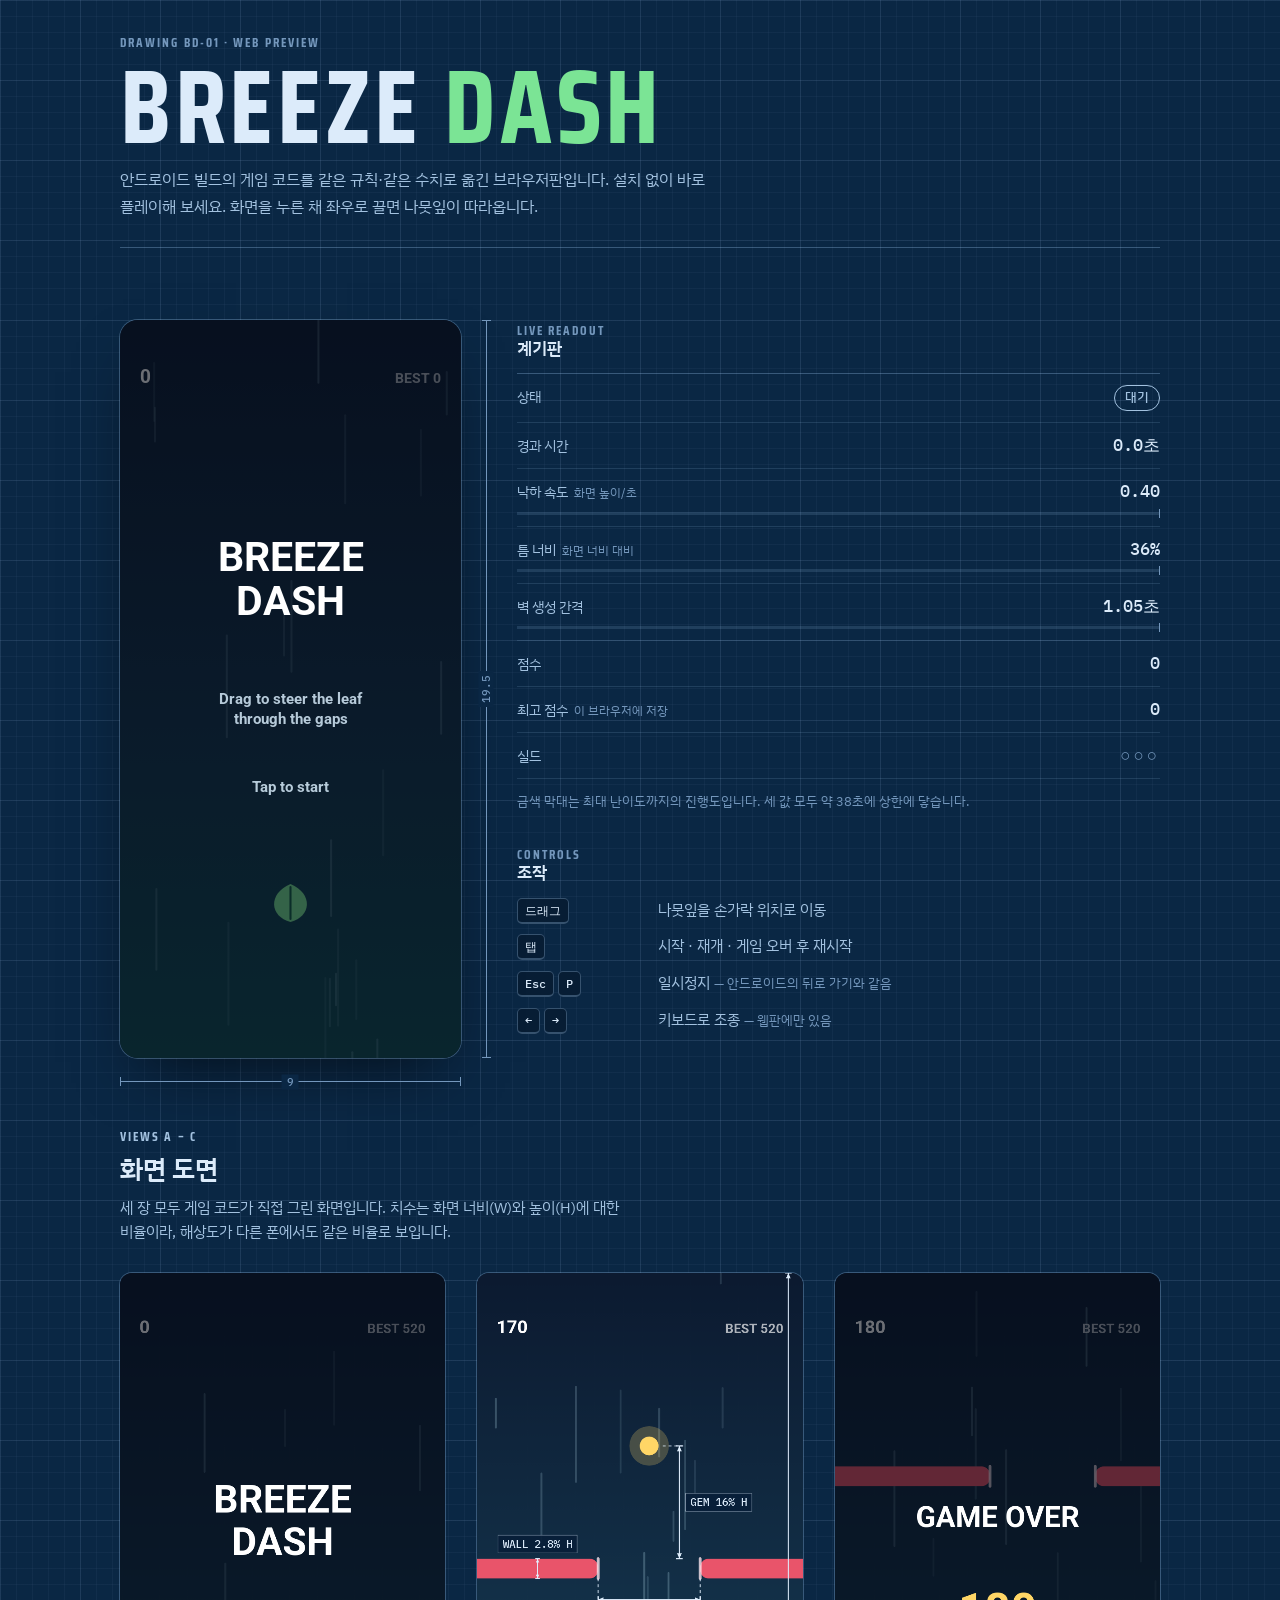
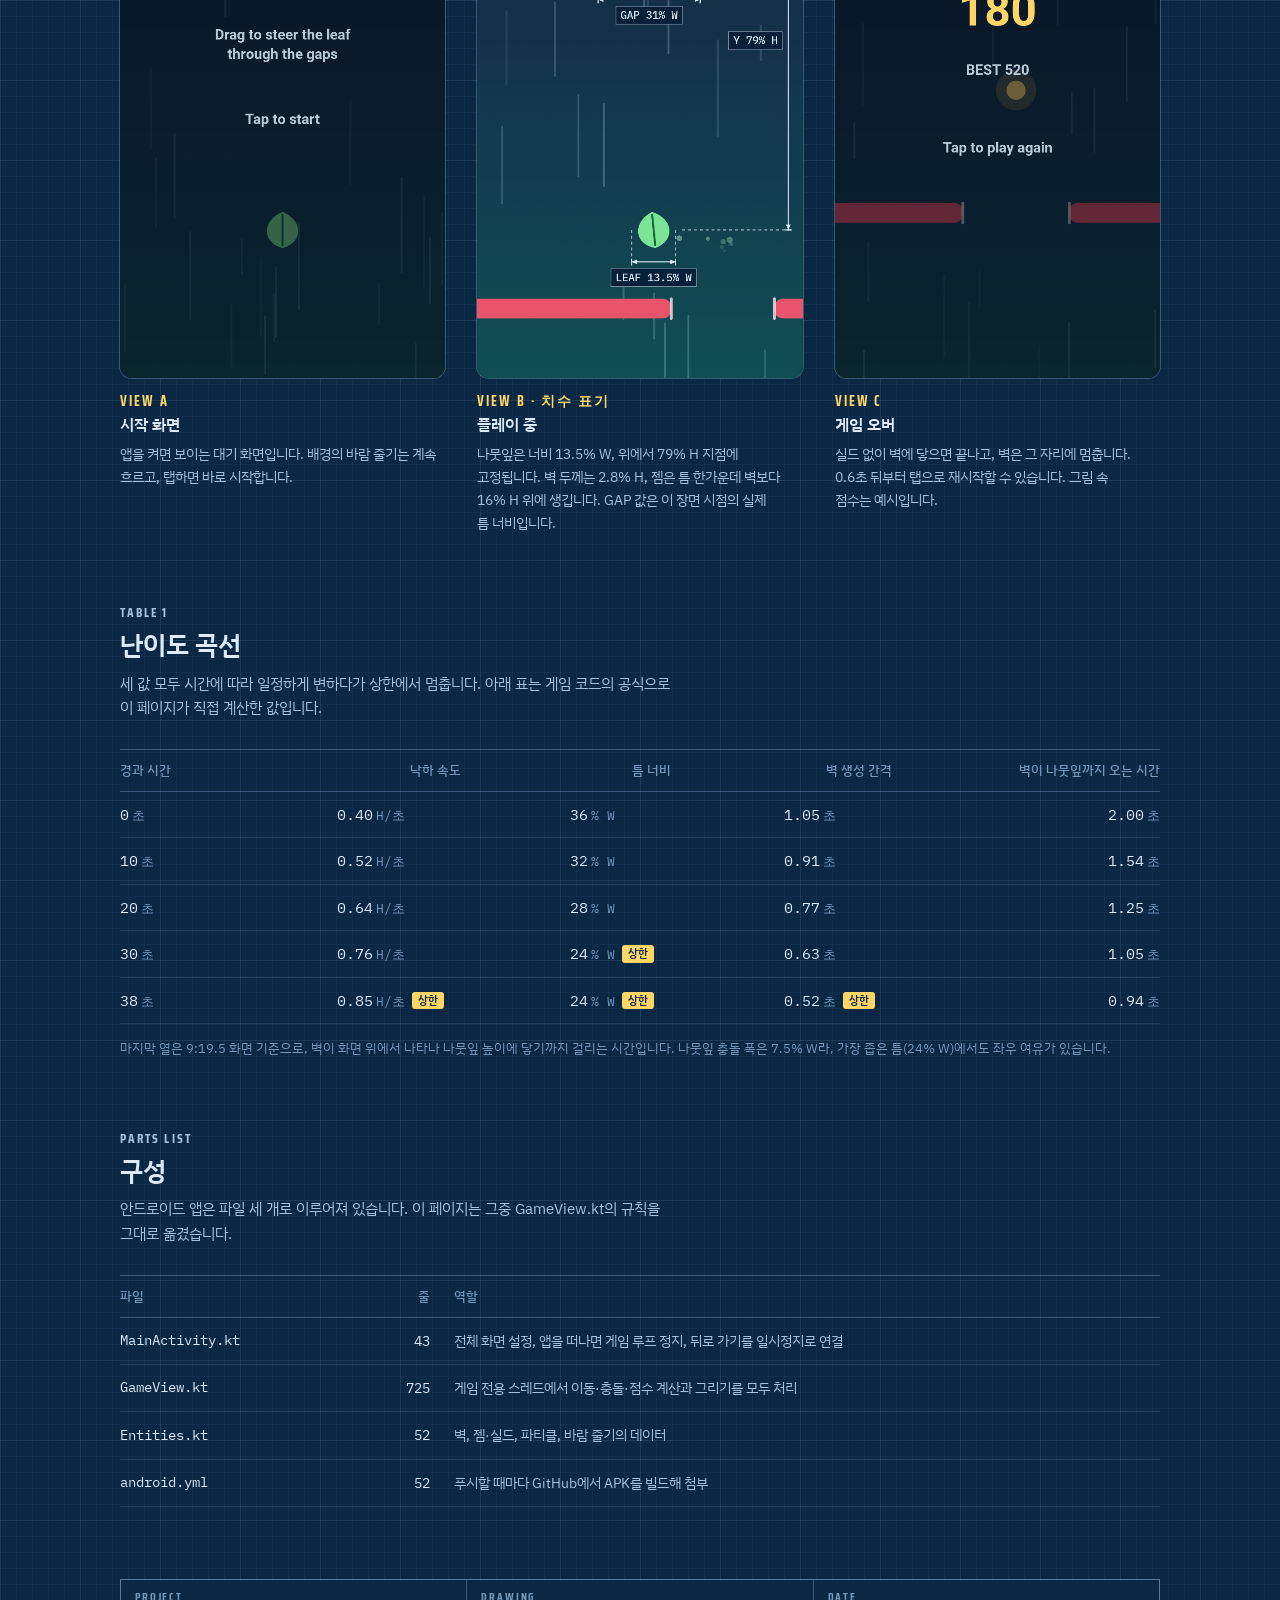
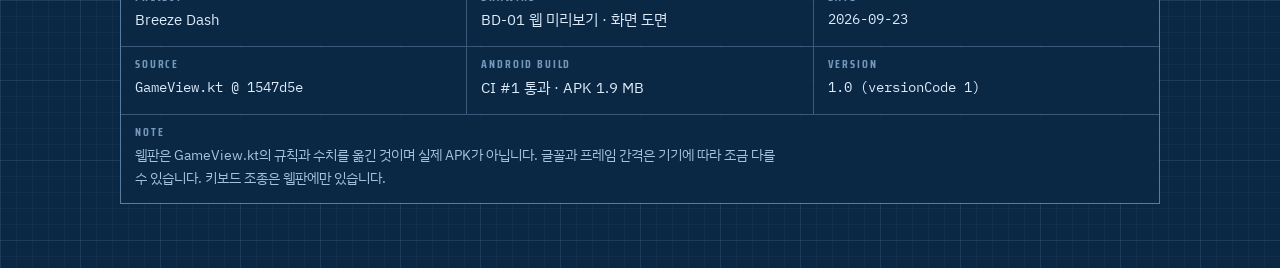
==== docs/preview.html @ d5dd319f "Add playable web preview and screen blueprints The owner reviews on a phone and could not easily che" ====
<!doctype html>
<html lang="ko">
<head>
<meta charset="utf-8">
<meta name="viewport" content="width=device-width, initial-scale=1, viewport-fit=cover">
<!-- Standalone copy of the published preview page. Rules and numbers mirror app/src/main/java/com/breeze/dash/GameView.kt; keep them in sync. -->
</head>
<body>
<title>Breeze Dash</title>
<link rel="preconnect" href="https://fonts.googleapis.com">
<link rel="preconnect" href="https://fonts.gstatic.com" crossorigin>
<link rel="stylesheet" href="https://fonts.googleapis.com/css2?family=IBM+Plex+Mono:wght@400;500&family=IBM+Plex+Sans+KR:wght@400;500;600&family=Roboto:wght@700&family=Saira+Condensed:wght@500;700&display=swap">
<style>
  /* One committed look: a cyanotype drafting sheet. The game canvas keeps the
     Android build's own palette; the page around it is the blueprint. */
  :root {
    color-scheme: dark;
    --ground: #0A2744;
    --ground-deep: #071D34;
    --ink: #DCEBFA;
    --ink-2: #A3C2E0;
    --ink-3: #7497BC;
    --rule: rgba(164, 206, 245, 0.30);
    --rule-soft: rgba(164, 206, 245, 0.14);
    --grid: rgba(164, 206, 245, 0.045);
    --grid-major: rgba(164, 206, 245, 0.085);
    --gold: #FFD666;
    --coral: #F58A9A;
    --mint: #7BE495;
    --display: "Saira Condensed", "Arial Narrow", "Roboto Condensed", sans-serif;
    --body: "IBM Plex Sans KR", "Apple SD Gothic Neo", "Malgun Gothic", "Noto Sans KR", system-ui, sans-serif;
    --mono: "IBM Plex Mono", ui-monospace, "SFMono-Regular", Menlo, Consolas, monospace;
  }

  html, body { background: var(--ground); }
  body {
    margin: 0;
    color: var(--ink);
    font: 400 15px/1.65 var(--body);
    background-color: var(--ground);
    background-image:
      linear-gradient(var(--grid-major) 1px, transparent 1px),
      linear-gradient(90deg, var(--grid-major) 1px, transparent 1px),
      linear-gradient(var(--grid) 1px, transparent 1px),
      linear-gradient(90deg, var(--grid) 1px, transparent 1px);
    background-size: 80px 80px, 80px 80px, 16px 16px, 16px 16px;
    -webkit-font-smoothing: antialiased;
    /* Korean wraps between words, not between syllables. */
    word-break: keep-all;
    overflow-wrap: break-word;
  }

  .sheet {
    max-width: 1040px;
    margin-inline: auto;
    padding-inline: 20px;
    padding-block: 36px 64px;
    display: grid;
    /* minmax(0, 1fr), not the implicit auto column: otherwise a wide table's
       min-width stretches the whole page instead of scrolling in its wrapper. */
    grid-template-columns: minmax(0, 1fr);
    gap: 72px;
  }
  .sheet > * { min-width: 0; }

  .visually-hidden {
    position: absolute; width: 1px; height: 1px; overflow: hidden;
    clip: rect(0 0 0 0); white-space: nowrap;
  }

  /* Drafting-sheet labels: Latin codes in the condensed face, as on a real drawing. */
  .code {
    margin: 0;
    font: 700 13px/1 var(--display);
    letter-spacing: 0.16em;
    text-transform: uppercase;
    color: var(--ink-3);
  }

  /* ---- masthead ------------------------------------------------------ */
  .masthead {
    display: grid;
    gap: 14px;
    padding-bottom: 28px;
    border-bottom: 1px solid var(--rule);
  }
  .masthead h1 {
    margin: 0;
    font: 700 clamp(52px, 11vw, 104px)/0.86 var(--display);
    letter-spacing: 0.035em;
    text-transform: uppercase;
    text-wrap: balance;
  }
  .masthead h1 span { color: var(--mint); }
  .lede {
    margin: 0;
    max-width: 60ch;
    color: var(--ink-2);
    font-size: 16px;
    text-wrap: pretty;
  }

  /* ---- play ----------------------------------------------------------- */
  .play {
    --stage-w: calc(min(82vh, 780px) * 9 / 19.5);
    display: grid;
    /* An explicit track: a percentage width inside an auto track is cyclic and
       leaves a dead gap beside the screen. */
    grid-template-columns: var(--stage-w) minmax(0, 1fr);
    gap: 56px;
    align-items: start;
  }
  @supports (height: 1svh) {
    .play { --stage-w: calc(min(82svh, 780px) * 9 / 19.5); }
  }
  .stage {
    position: relative;
    width: 100%;
    max-width: 100%;
    aspect-ratio: 9 / 19.5;
  }
  .stage canvas {
    display: block;
    width: 100%;
    height: 100%;
    border-radius: 18px;
    touch-action: none;
    outline: none;
    cursor: grab;
    background: #0c1a30;
    box-shadow: 0 0 0 1px var(--rule), 0 28px 60px -24px rgba(0, 0, 0, 0.65);
  }
  .stage canvas:active { cursor: grabbing; }
  .stage canvas:focus-visible { box-shadow: 0 0 0 2px var(--gold), 0 28px 60px -24px rgba(0, 0, 0, 0.65); }

  /* Overall-dimension marks beside the screen, drafting style. */
  .dim { position: absolute; color: var(--ink-3); font: 500 11px/1 var(--mono); }
  .dim::before, .dim::after { content: ""; position: absolute; background: var(--ink-3); }
  .dim-v { top: 0; bottom: 0; right: -26px; width: 1px; background: var(--ink-3); }
  .dim-v::before, .dim-v::after { left: -4px; width: 9px; height: 1px; }
  .dim-v::before { top: 0; }
  .dim-v::after { bottom: 0; }
  .dim-v b { position: absolute; top: 50%; left: 50%; transform: translate(-50%, -50%) rotate(-90deg); background: var(--ground); padding: 2px 4px; font-weight: 500; }
  .dim-h { left: 0; right: 0; bottom: -24px; height: 1px; background: var(--ink-3); }
  .dim-h::before, .dim-h::after { top: -4px; width: 1px; height: 9px; }
  .dim-h::before { left: 0; }
  .dim-h::after { right: 0; }
  .dim-h b { position: absolute; left: 50%; top: 50%; transform: translate(-50%, -50%); background: var(--ground); padding: 2px 5px; font-weight: 500; }

  .readout { display: grid; gap: 36px; min-width: 0; padding-top: 4px; }
  .readout h3 { margin: 0 0 14px; font: 600 17px/1.3 var(--body); }

  .gauges { display: grid; border-top: 1px solid var(--rule); }
  .gauge {
    display: grid;
    grid-template-columns: minmax(0, 1fr) auto;
    align-items: baseline;
    column-gap: 16px;
    row-gap: 8px;
    padding-block: 11px;
    border-bottom: 1px solid var(--rule-soft);
  }
  .gauge .k { color: var(--ink-2); font-size: 14px; }
  .gauge .k small { color: var(--ink-3); font-size: 12px; margin-left: 6px; }
  .gauge output {
    font: 500 17px/1.2 var(--mono);
    font-variant-numeric: tabular-nums;
    text-align: right;
  }
  .gauge .bar { grid-column: 1 / -1; height: 3px; background: var(--rule-soft); position: relative; }
  .gauge .bar i { position: absolute; inset: 0 auto 0 0; width: 0%; background: var(--gold); }
  .gauge .bar::after { content: ""; position: absolute; right: 0; top: -3px; width: 1px; height: 9px; background: var(--ink-3); }

  .pill {
    display: inline-block;
    font: 500 13px/1 var(--body);
    padding: 5px 10px 6px;
    border-radius: 999px;
    border: 1px solid currentColor;
    color: var(--ink-2);
  }
  .pill[data-state="RUNNING"] { color: var(--mint); }
  .pill[data-state="PAUSED"] { color: var(--gold); }
  .pill[data-state="GAME_OVER"] { color: var(--coral); }

  .shields { letter-spacing: 0.18em; color: #6EDCFF; }
  .shields .off { color: var(--ink-3); }

  .footnote { margin: 12px 0 0; color: var(--ink-3); font-size: 13px; }

  .controls { list-style: none; margin: 0; padding: 0; display: grid; gap: 12px; }
  .controls li { display: grid; grid-template-columns: 8.5em minmax(0, 1fr); gap: 14px; align-items: baseline; color: var(--ink-2); }
  kbd {
    font: 500 12px/1 var(--mono);
    color: var(--ink);
    border: 1px solid var(--rule);
    border-bottom-width: 2px;
    border-radius: 5px;
    padding: 4px 7px;
    background: var(--ground-deep);
    white-space: nowrap;
  }
  .controls .web { color: var(--ink-3); font-size: 13px; }

  /* ---- section heads -------------------------------------------------- */
  .section-head { display: grid; gap: 10px; margin-bottom: 28px; max-width: 62ch; }
  .section-head h2 { margin: 0; font: 600 26px/1.25 var(--body); text-wrap: balance; }
  .section-head p { margin: 0; color: var(--ink-2); text-wrap: pretty; }

  /* ---- views ----------------------------------------------------------- */
  .views { display: grid; grid-template-columns: repeat(3, minmax(0, 1fr)); gap: 32px; }
  .view { margin: 0; display: grid; gap: 16px; align-content: start; scroll-snap-align: start; }
  .view canvas {
    display: block;
    width: 100%;
    max-width: 100%;
    height: auto;
    aspect-ratio: 9 / 19.5;
    border-radius: 12px;
    background: #0c1a30;
    box-shadow: 0 0 0 1px var(--rule);
  }
  .view figcaption { display: grid; gap: 6px; }
  .view .tag { font: 700 14px/1 var(--display); letter-spacing: 0.14em; text-transform: uppercase; color: var(--gold); }
  .view h3 { margin: 0; font: 600 16px/1.35 var(--body); }
  .view p { margin: 0; color: var(--ink-2); font-size: 14px; text-wrap: pretty; }

  /* ---- tables ---------------------------------------------------------- */
  .table-wrap { overflow-x: auto; border-top: 1px solid var(--rule); }
  table { width: 100%; border-collapse: collapse; }
  th {
    text-align: right;
    font: 500 12.5px/1.35 var(--body);
    color: var(--ink-3);
    padding: 12px 12px;
    border-bottom: 1px solid var(--rule);
    vertical-align: bottom;
  }
  td {
    text-align: right;
    padding: 13px 12px;
    border-bottom: 1px solid var(--rule-soft);
    font: 400 15px/1.3 var(--mono);
    font-variant-numeric: tabular-nums;
    white-space: nowrap;
  }
  th:first-child, td:first-child { text-align: left; padding-left: 0; }
  th:last-child, td:last-child { padding-right: 0; }
  .curve table { min-width: 600px; }
  /* Every capped-able cell reserves the chip's width, so the digits line up
     whether or not the chip is shown. */
  .capslot { display: inline-block; width: 3.3em; margin-left: 7px; text-align: left; }
  .cap {
    display: inline-block;
    padding: 3px 6px 4px;
    border-radius: 3px;
    font: 600 10.5px/1 var(--body);
    color: var(--ground);
    background: var(--gold);
    vertical-align: 2px;
  }
  .unit { color: var(--ink-3); font-size: 12.5px; margin-left: 3px; }
  .table-note { margin: 14px 0 0; color: var(--ink-3); font-size: 13px; }

  .parts table { min-width: 560px; }
  .parts td { font: 400 14px/1.45 var(--body); white-space: normal; text-align: left; }
  .parts td.path { font: 400 13.5px/1.45 var(--mono); white-space: nowrap; color: var(--ink); }
  .parts td.num { font: 400 14px/1.45 var(--mono); text-align: right; font-variant-numeric: tabular-nums; }
  .parts th { text-align: left; }
  .parts th.num { text-align: right; }
  .parts td:not(.path):not(.num) { color: var(--ink-2); }

  /* ---- title block (drawing convention: bottom of the sheet) ---------- */
  .titleblock {
    display: grid;
    grid-template-columns: repeat(3, minmax(0, 1fr));
    gap: 1px;
    background: var(--rule);
    border: 1px solid var(--rule);
  }
  .titleblock > div { background: var(--ground); padding: 12px 14px 14px; display: grid; gap: 5px; align-content: start; }
  .titleblock .k { font: 700 11.5px/1 var(--display); letter-spacing: 0.16em; text-transform: uppercase; color: var(--ink-3); }
  .titleblock .v { font-size: 14.5px; }
  .titleblock .v.mono { font-family: var(--mono); font-size: 13.5px; }
  .titleblock .note { grid-column: 1 / -1; }
  .titleblock .note .v { color: var(--ink-2); font-size: 14px; max-width: 80ch; }

  @media (max-width: 780px) {
    .play { grid-template-columns: minmax(0, 1fr); justify-items: center; gap: 44px; }
    .stage { width: min(100%, var(--stage-w)); }
    .readout { width: 100%; }
  }
  @media (max-width: 640px) {
    .sheet { gap: 60px; padding-block: 24px 48px; }
    .views {
      grid-template-columns: none;
      grid-auto-flow: column;
      grid-auto-columns: 74%;
      overflow-x: auto;
      scroll-snap-type: x mandatory;
      padding-bottom: 12px;
      gap: 20px;
    }
    .titleblock { grid-template-columns: repeat(2, minmax(0, 1fr)); }
    .controls li { grid-template-columns: 7.5em minmax(0, 1fr); }
  }
  @media (max-width: 440px) {
    .dim { display: none; }
  }
</style>

<main class="sheet">
  <header class="masthead">
    <p class="code">Drawing BD-01 · Web preview</p>
    <h1>Breeze <span>Dash</span></h1>
    <p class="lede">안드로이드 빌드의 게임 코드를 같은 규칙·같은 수치로 옮긴 브라우저판입니다. 설치 없이 바로 플레이해 보세요. 화면을 누른 채 좌우로 끌면 나뭇잎이 따라옵니다.</p>
  </header>

  <section class="play" aria-labelledby="play-title">
    <h2 id="play-title" class="visually-hidden">플레이</h2>
    <div class="stage">
      <canvas id="game" tabindex="0" aria-label="Breeze Dash 게임 화면. 탭하면 시작하고, 누른 채 좌우로 끌면 나뭇잎을 조종합니다."></canvas>
      <span class="dim dim-v" aria-hidden="true"><b>19.5</b></span>
      <span class="dim dim-h" aria-hidden="true"><b>9</b></span>
    </div>

    <div class="readout">
      <div>
        <p class="code">Live readout</p>
        <h3>계기판</h3>
        <div class="gauges">
          <div class="gauge"><span class="k">상태</span><output><span id="r-state" class="pill" data-state="READY" aria-live="polite">대기</span></output></div>
          <div class="gauge"><span class="k">경과 시간</span><output id="r-time">0.0초</output></div>
          <div class="gauge"><span class="k">낙하 속도<small>화면 높이/초</small></span><output id="r-speed">0.40</output><span class="bar"><i id="b-speed"></i></span></div>
          <div class="gauge"><span class="k">틈 너비<small>화면 너비 대비</small></span><output id="r-gap">36%</output><span class="bar"><i id="b-gap"></i></span></div>
          <div class="gauge"><span class="k">벽 생성 간격</span><output id="r-int">1.05초</output><span class="bar"><i id="b-int"></i></span></div>
          <div class="gauge"><span class="k">점수</span><output id="r-score">0</output></div>
          <div class="gauge"><span class="k">최고 점수<small>이 브라우저에 저장</small></span><output id="r-best">0</output></div>
          <div class="gauge"><span class="k">실드</span><output id="r-shield" class="shields"><span class="off">○○○</span></output></div>
        </div>
        <p class="footnote">금색 막대는 최대 난이도까지의 진행도입니다. 세 값 모두 약 38초에 상한에 닿습니다.</p>
      </div>

      <div>
        <p class="code">Controls</p>
        <h3>조작</h3>
        <ul class="controls">
          <li><span><kbd>드래그</kbd></span><span>나뭇잎을 손가락 위치로 이동</span></li>
          <li><span><kbd>탭</kbd></span><span>시작 · 재개 · 게임 오버 후 재시작</span></li>
          <li><span><kbd>Esc</kbd> <kbd>P</kbd></span><span>일시정지 <span class="web">— 안드로이드의 뒤로 가기와 같음</span></span></li>
          <li><span><kbd>←</kbd> <kbd>→</kbd></span><span>키보드로 조종 <span class="web">— 웹판에만 있음</span></span></li>
        </ul>
      </div>
    </div>
  </section>

  <section aria-labelledby="views-title">
    <div class="section-head">
      <p class="code">Views A – C</p>
      <h2 id="views-title">화면 도면</h2>
      <p>세 장 모두 게임 코드가 직접 그린 화면입니다. 치수는 화면 너비(W)와 높이(H)에 대한 비율이라, 해상도가 다른 폰에서도 같은 비율로 보입니다.</p>
    </div>
    <div class="views">
      <figure class="view">
        <canvas id="bp-ready" width="720" height="1560" role="img" aria-label="시작 화면: BREEZE DASH 제목과 Tap to start 안내"></canvas>
        <figcaption>
          <span class="tag">View A</span>
          <h3>시작 화면</h3>
          <p>앱을 켜면 보이는 대기 화면입니다. 배경의 바람 줄기는 계속 흐르고, 탭하면 바로 시작합니다.</p>
        </figcaption>
      </figure>
      <figure class="view">
        <canvas id="bp-running" width="720" height="1560" role="img" aria-label="플레이 중 화면에 치수선 표기: 나뭇잎 너비 13.5% W, 위치 79% H, 벽 두께 2.8% H, 젬은 벽보다 16% H 위"></canvas>
        <figcaption>
          <span class="tag">View B · 치수 표기</span>
          <h3>플레이 중</h3>
          <p>나뭇잎은 너비 13.5% W, 위에서 79% H 지점에 고정됩니다. 벽 두께는 2.8% H, 젬은 틈 한가운데 벽보다 16% H 위에 생깁니다. GAP 값은 이 장면 시점의 실제 틈 너비입니다.</p>
        </figcaption>
      </figure>
      <figure class="view">
        <canvas id="bp-gameover" width="720" height="1560" role="img" aria-label="게임 오버 화면: 점수와 최고 점수, Tap to play again 안내"></canvas>
        <figcaption>
          <span class="tag">View C</span>
          <h3>게임 오버</h3>
          <p>실드 없이 벽에 닿으면 끝나고, 벽은 그 자리에 멈춥니다. 0.6초 뒤부터 탭으로 재시작할 수 있습니다. 그림 속 점수는 예시입니다.</p>
        </figcaption>
      </figure>
    </div>
  </section>

  <section class="curve" aria-labelledby="curve-title">
    <div class="section-head">
      <p class="code">Table 1</p>
      <h2 id="curve-title">난이도 곡선</h2>
      <p>세 값 모두 시간에 따라 일정하게 변하다가 상한에서 멈춥니다. 아래 표는 게임 코드의 공식으로 이 페이지가 직접 계산한 값입니다.</p>
    </div>
    <div class="table-wrap">
      <table>
        <thead>
          <tr>
            <th scope="col">경과 시간</th>
            <th scope="col">낙하 속도</th>
            <th scope="col">틈 너비</th>
            <th scope="col">벽 생성 간격</th>
            <th scope="col">벽이 나뭇잎까지 오는 시간</th>
          </tr>
        </thead>
        <tbody id="curve-rows"></tbody>
      </table>
    </div>
    <p class="table-note">마지막 열은 9:19.5 화면 기준으로, 벽이 화면 위에서 나타나 나뭇잎 높이에 닿기까지 걸리는 시간입니다. 나뭇잎 충돌 폭은 7.5% W라, 가장 좁은 틈(24% W)에서도 좌우 여유가 있습니다.</p>
  </section>

  <section class="parts" aria-labelledby="parts-title">
    <div class="section-head">
      <p class="code">Parts list</p>
      <h2 id="parts-title">구성</h2>
      <p>안드로이드 앱은 파일 세 개로 이루어져 있습니다. 이 페이지는 그중 GameView.kt의 규칙을 그대로 옮겼습니다.</p>
    </div>
    <div class="table-wrap">
      <table>
        <thead>
          <tr><th scope="col">파일</th><th scope="col" class="num">줄</th><th scope="col">역할</th></tr>
        </thead>
        <tbody>
          <tr><td class="path">MainActivity.kt</td><td class="num">43</td><td>전체 화면 설정, 앱을 떠나면 게임 루프 정지, 뒤로 가기를 일시정지로 연결</td></tr>
          <tr><td class="path">GameView.kt</td><td class="num">725</td><td>게임 전용 스레드에서 이동·충돌·점수 계산과 그리기를 모두 처리</td></tr>
          <tr><td class="path">Entities.kt</td><td class="num">52</td><td>벽, 젬·실드, 파티클, 바람 줄기의 데이터</td></tr>
          <tr><td class="path">android.yml</td><td class="num">52</td><td>푸시할 때마다 GitHub에서 APK를 빌드해 첨부</td></tr>
        </tbody>
      </table>
    </div>
  </section>

  <footer class="titleblock" aria-label="도면 정보">
    <div><span class="k">Project</span><span class="v">Breeze Dash</span></div>
    <div><span class="k">Drawing</span><span class="v">BD-01 웹 미리보기 · 화면 도면</span></div>
    <div><span class="k">Date</span><span class="v mono">2026-09-23</span></div>
    <div><span class="k">Source</span><span class="v mono">GameView.kt @ 1547d5e</span></div>
    <div><span class="k">Android build</span><span class="v">CI #1 통과 · APK 1.9 MB</span></div>
    <div><span class="k">Version</span><span class="v mono">1.0 (versionCode 1)</span></div>
    <div class="note"><span class="k">Note</span><span class="v">웹판은 GameView.kt의 규칙과 수치를 옮긴 것이며 실제 APK가 아닙니다. 글꼴과 프레임 간격은 기기에 따라 조금 다를 수 있습니다. 키보드 조종은 웹판에만 있습니다.</span></div>
  </footer>
</main>

<script>
(() => {
  'use strict';

  // ---- Tuning: copied 1:1 from GameView.kt --------------------------------
  const MAX_STEP = 0.05;
  const MAX_PARTICLES = 200;
  const MAX_SHIELDS = 3;
  const RESTART_DELAY = 0.6;
  const fallSpeedK = (e) => 0.40 + Math.min(e * 0.012, 0.45);    // x H per second
  const gapWidthK = (e) => Math.max(0.24, 0.36 - e * 0.004);      // x W
  const spawnIntervalS = (e) => Math.max(0.52, 1.05 - e * 0.014); // seconds

  const COL = {
    leaf: [123, 228, 149, 255],
    vein: [22, 98, 74, 255],
    wall: [233, 84, 106, 255],
    gapEdge: [255, 232, 240, 200],
    gem: [255, 214, 102, 255],
    shield: [110, 220, 255, 255],
    trail: [190, 255, 215, 140],
  };
  const rgba = (c, a = c[3]) => `rgba(${c[0]},${c[1]},${c[2]},${(a / 255).toFixed(3)})`;
  const argb = (a, r, g, b) => `rgba(${r},${g},${b},${(a / 255).toFixed(3)})`;
  const clamp = (v, lo, hi) => Math.min(hi, Math.max(lo, v));
  const FONT = (px) => `bold ${px}px Roboto, "Helvetica Neue", Arial, sans-serif`;

  const READY = 'READY', RUNNING = 'RUNNING', PAUSED = 'PAUSED', GAME_OVER = 'GAME_OVER';

  function mulberry32(seed) {
    let a = seed >>> 0;
    return () => {
      a = (a + 0x6D2B79F5) >>> 0;
      let t = a;
      t = Math.imul(t ^ (t >>> 15), t | 1);
      t ^= t + Math.imul(t ^ (t >>> 7), t | 61);
      return ((t ^ (t >>> 14)) >>> 0) / 4294967296;
    };
  }

  function fillRoundRect(ctx, l, t, r, b, rad) {
    const w = r - l, h = b - t;
    rad = Math.max(0, Math.min(rad, w / 2, h / 2));
    ctx.beginPath();
    ctx.moveTo(l + rad, t);
    ctx.arcTo(r, t, r, b, rad);
    ctx.arcTo(r, b, l, b, rad);
    ctx.arcTo(l, b, l, t, rad);
    ctx.arcTo(l, t, r, t, rad);
    ctx.closePath();
    ctx.fill();
  }
  function line(ctx, x1, y1, x2, y2) {
    ctx.beginPath(); ctx.moveTo(x1, y1); ctx.lineTo(x2, y2); ctx.stroke();
  }
  function circle(ctx, x, y, r) {
    ctx.beginPath(); ctx.arc(x, y, Math.max(0, r), 0, Math.PI * 2);
  }

  // ---- Game: a straight port of GameView.kt --------------------------------
  class Game {
    constructor(seed, best) {
      this.rand = mulberry32(seed);
      this.state = READY;
      this.w = 0; this.h = 0;
      this.playerX = 0; this.targetX = 0; this.playerY = 0;
      this.playerW = 0; this.playerH = 0; this.tilt = 0;
      this.barriers = []; this.pickups = []; this.particles = []; this.streaks = [];
      this.spawnTimer = 0; this.lastGapCenter = 0.5; this.elapsed = 0;
      this.score = 0; this.best = best || 0; this.shields = 0; this.shake = 0;
      this.stateTime = 0; this.trailTimer = 0;
      this.pendingTouchX = NaN; this.pendingTap = false; this.pendingPause = false;
      this.onBest = null;
      this.reduceShake = false;
      this.bg = null;
    }
    nextFloat() { return this.rand(); }
    nextInt(n) { return Math.floor(this.rand() * n); }

    resize(w, h, ctx) {
      // Web-only: rescale live entities if the canvas changes size mid-run.
      if (this.w > 0 && this.h > 0 && (w !== this.w || h !== this.h)) {
        const sx = w / this.w, sy = h / this.h;
        for (const b of this.barriers) { b.y *= sy; b.height *= sy; b.gapStart *= sx; b.gapEnd *= sx; }
        for (const p of this.pickups) { p.x *= sx; p.y *= sy; p.radius *= sx; }
        for (const p of this.particles) { p.x *= sx; p.y *= sy; p.radius *= sx; }
        this.playerX *= sx; this.targetX *= sx;
      }
      this.w = w; this.h = h;
      this.playerW = w * 0.135;
      this.playerH = this.playerW * 0.66;
      this.playerY = h * 0.79;
      if (this.state !== RUNNING) { this.playerX = w * 0.5; this.targetX = this.playerX; }
      if (ctx) {
        const g = ctx.createLinearGradient(0, 0, 0, h);
        g.addColorStop(0, 'rgb(12,26,48)');
        g.addColorStop(0.55, 'rgb(20,52,76)');
        g.addColorStop(1, 'rgb(16,78,84)');
        this.bg = g;
      }
      if (this.streaks.length === 0) this.seedStreaks();
      if (this.state === READY) this.resetWorld();
    }

    setState(next) { this.state = next; this.stateTime = 0; }

    resetWorld() {
      this.barriers.length = 0; this.pickups.length = 0; this.particles.length = 0;
      this.spawnTimer = 0; this.elapsed = 0; this.score = 0; this.shields = 0;
      this.shake = 0; this.tilt = 0; this.lastGapCenter = 0.5;
      this.playerX = this.w * 0.5; this.targetX = this.playerX;
      this.pendingTouchX = NaN;
    }

    seedStreaks() {
      this.streaks.length = 0;
      for (let i = 0; i < 26; i++) {
        this.streaks.push({
          x: this.nextFloat(),
          y: this.nextFloat(),
          length: 0.04 + this.nextFloat() * 0.10,
          speedFactor: 0.35 + this.nextFloat() * 0.9,
          alpha: 22 + this.nextInt(40),
        });
      }
    }

    fallSpeed() { return this.h * fallSpeedK(this.elapsed); }
    gapWidth() { return this.w * gapWidthK(this.elapsed); }
    spawnInterval() { return spawnIntervalS(this.elapsed); }

    update(dt) {
      if (this.w <= 0 || this.h <= 0) return;
      this.consumeInput();
      this.updateStreaks(dt);
      this.updateParticles(dt);

      if (this.state !== RUNNING) {
        this.stateTime += dt;
        if (this.shake > 0) this.shake = Math.max(0, this.shake - dt * 2.4);
        return;
      }
      this.stateTime += dt;
      this.elapsed += dt;
      const speed = this.fallSpeed();

      const prevX = this.playerX;
      this.playerX += (this.targetX - this.playerX) * Math.min(1, dt * 16);
      this.playerX = clamp(this.playerX, this.playerW * 0.5, this.w - this.playerW * 0.5);
      const drift = (this.playerX - prevX) / Math.max(dt, 0.0001);
      this.tilt += (clamp(drift / (this.w * 2.2), -0.5, 0.5) - this.tilt) * Math.min(1, dt * 8);

      this.trailTimer -= dt;
      if (this.trailTimer <= 0) { this.trailTimer = 0.035; this.spawnTrail(); }

      this.spawnTimer -= dt;
      if (this.spawnTimer <= 0) { this.spawnTimer = this.spawnInterval(); this.spawnBarrier(); }

      this.moveBarriers(dt, speed);
      this.movePickups(dt, speed);

      if (this.shake > 0) this.shake = Math.max(0, this.shake - dt * 2.4);
    }

    consumeInput() {
      if (this.pendingPause) {
        this.pendingPause = false;
        if (this.state === RUNNING) this.setState(PAUSED);
      }
      if (this.pendingTap) {
        this.pendingTap = false;
        if (this.state === READY) { this.resetWorld(); this.setState(RUNNING); }
        else if (this.state === PAUSED) { this.setState(RUNNING); }
        else if (this.state === GAME_OVER && this.stateTime > RESTART_DELAY) { this.resetWorld(); this.setState(RUNNING); }
      }
      const x = this.pendingTouchX;
      if (!Number.isNaN(x)) this.targetX = x;
    }

    updateStreaks(dt) {
      const speed = this.state === RUNNING ? this.fallSpeed() : this.h * 0.18;
      for (const s of this.streaks) {
        s.y += (speed * s.speedFactor * dt) / this.h;
        if (s.y > 1.1) { s.y = -s.length; s.x = this.nextFloat(); }
      }
    }

    updateParticles(dt) {
      for (let i = this.particles.length - 1; i >= 0; i--) {
        const p = this.particles[i];
        p.life -= dt;
        if (p.life <= 0) {
          this.particles.splice(i, 1);
        } else {
          p.x += p.vx * dt;
          p.y += p.vy * dt;
          p.vy += this.h * 0.35 * dt;
        }
      }
    }

    spawnBarrier() {
      const gap = this.gapWidth();
      const maxShift = 0.42;
      const lo = Math.max(0, this.lastGapCenter - maxShift);
      const hi = Math.min(1, this.lastGapCenter + maxShift);
      const half = (gap * 0.5) / this.w;
      let center = lo + this.nextFloat() * (hi - lo);
      center = clamp(center, half + 0.02, 1 - half - 0.02);
      this.lastGapCenter = center;

      const gapStart = center * this.w - gap * 0.5;
      const barrier = {
        y: -this.h * 0.05, gapStart, gapEnd: gapStart + gap,
        height: this.h * 0.028, scored: false, broken: false,
      };
      this.barriers.push(barrier);

      const roll = this.nextFloat();
      if (roll < 0.10 && this.shields < MAX_SHIELDS) {
        this.pickups.push({ x: center * this.w, y: barrier.y - this.h * 0.16, radius: this.w * 0.042, kind: 'SHIELD', spin: 0, owner: barrier });
      } else if (roll < 0.78) {
        this.pickups.push({ x: center * this.w, y: barrier.y - this.h * 0.16, radius: this.w * 0.032, kind: 'GEM', spin: 0, owner: barrier });
      }
    }

    moveBarriers(dt, speed) {
      const left = this.playerX - this.playerW * 0.34;
      const right = this.playerX + this.playerW * 0.34;
      const top = this.playerY - this.playerH * 0.28;
      const bottom = this.playerY + this.playerH * 0.28;
      for (let i = this.barriers.length - 1; i >= 0; i--) {
        const b = this.barriers[i];
        b.y += speed * dt;
        if (!b.broken && b.y + b.height >= top && b.y <= bottom) {
          const insideGap = left >= b.gapStart && right <= b.gapEnd;
          if (!insideGap) this.onHit(b);
        }
        if (!b.scored && b.y > bottom) { b.scored = true; this.score += 10; }
        if (b.y > this.h + b.height) this.barriers.splice(i, 1);
      }
    }

    movePickups(dt, speed) {
      const reach = this.playerW * 0.42;
      for (let i = this.pickups.length - 1; i >= 0; i--) {
        const p = this.pickups[i];
        p.y += speed * dt;
        p.spin += dt * 3.2;
        const dx = p.x - this.playerX;
        const dy = p.y - this.playerY;
        if (dx * dx + dy * dy <= (reach + p.radius) * (reach + p.radius)) {
          this.onPickup(p);
          this.pickups.splice(i, 1);
        } else if (p.y > this.h + p.radius) {
          this.pickups.splice(i, 1);
        }
      }
    }

    onPickup(p) {
      if (p.kind === 'SHIELD') {
        this.shields = Math.min(MAX_SHIELDS, this.shields + 1);
        this.burst(p.x, p.y, 18, COL.shield);
      } else {
        this.score += 25;
        this.burst(p.x, p.y, 12, COL.gem);
      }
    }

    onHit(b) {
      this.shake = 1;
      if (this.shields > 0) {
        this.shields--;
        b.broken = true;
        b.scored = true;
        this.burst(this.playerX, this.playerY, 26, COL.shield);
        return;
      }
      this.burst(this.playerX, this.playerY, 34, COL.leaf);
      this.setState(GAME_OVER);
      if (this.score > this.best) {
        this.best = this.score;
        if (this.onBest) this.onBest(this.best);
      }
    }

    spawnTrail() {
      if (this.particles.length > MAX_PARTICLES) return;
      this.particles.push({
        x: this.playerX + (this.nextFloat() - 0.5) * this.playerW * 0.4,
        y: this.playerY + this.playerH * 0.3,
        vx: (this.nextFloat() - 0.5) * this.w * 0.06,
        vy: -this.h * 0.02,
        radius: this.w * (0.006 + this.nextFloat() * 0.008),
        life: 0.45, maxLife: 0.45, color: COL.trail,
      });
    }

    burst(x, y, count, color) {
      for (let i = 0; i < count; i++) {
        if (this.particles.length > MAX_PARTICLES) return;
        const angle = this.nextFloat() * Math.PI * 2;
        const speed = this.w * (0.15 + this.nextFloat() * 0.5);
        const life = 0.35 + this.nextFloat() * 0.45;
        this.particles.push({
          x, y,
          vx: Math.cos(angle) * speed,
          vy: Math.sin(angle) * speed,
          radius: this.w * (0.006 + this.nextFloat() * 0.012),
          life, maxLife: life, color,
        });
      }
    }

    // ---- rendering ----
    draw(ctx) {
      const { w, h } = this;
      if (w <= 0 || h <= 0) {
        ctx.fillStyle = '#000';
        ctx.fillRect(0, 0, ctx.canvas.width, ctx.canvas.height);
        return;
      }
      ctx.fillStyle = this.bg || 'rgb(20,52,76)';
      ctx.fillRect(0, 0, w, h);

      let sx = 0, sy = 0;
      if (this.shake > 0 && !this.reduceShake) {
        sx = (this.nextFloat() - 0.5) * w * 0.03 * this.shake;
        sy = (this.nextFloat() - 0.5) * w * 0.03 * this.shake;
      }
      ctx.save();
      ctx.translate(sx, sy);
      this.drawStreaks(ctx);
      this.drawBarriers(ctx);
      this.drawPickups(ctx);
      this.drawParticles(ctx);
      this.drawPlayer(ctx);
      ctx.restore();

      this.drawHud(ctx);
      this.drawOverlay(ctx);
    }

    drawStreaks(ctx) {
      const { w, h } = this;
      ctx.lineCap = 'round';
      ctx.lineWidth = w * 0.006;
      for (const s of this.streaks) {
        ctx.strokeStyle = argb(s.alpha, 200, 240, 255);
        const x = s.x * w;
        line(ctx, x, s.y * h, x, (s.y + s.length) * h);
      }
    }

    drawBarriers(ctx) {
      const { w, h } = this;
      const radius = h * 0.012;
      for (const b of this.barriers) {
        if (b.broken) continue;
        ctx.fillStyle = rgba(COL.wall);
        if (b.gapStart > 0) fillRoundRect(ctx, -radius, b.y, b.gapStart, b.y + b.height, radius);
        if (b.gapEnd < w) fillRoundRect(ctx, b.gapEnd, b.y, w + radius, b.y + b.height, radius);
        ctx.strokeStyle = rgba(COL.gapEdge);
        ctx.lineWidth = h * 0.004;
        ctx.lineCap = 'round';
        line(ctx, b.gapStart, b.y, b.gapStart, b.y + b.height);
        line(ctx, b.gapEnd, b.y, b.gapEnd, b.y + b.height);
      }
    }

    drawPickups(ctx) {
      for (const p of this.pickups) {
        const pulse = 1 + 0.12 * Math.sin(p.spin * 2);
        if (p.kind === 'GEM') {
          ctx.fillStyle = argb(60, 255, 214, 102);
          circle(ctx, p.x, p.y, p.radius * 2.1 * pulse); ctx.fill();
          ctx.fillStyle = rgba(COL.gem);
          circle(ctx, p.x, p.y, p.radius * pulse); ctx.fill();
        } else {
          ctx.fillStyle = argb(60, 110, 220, 255);
          circle(ctx, p.x, p.y, p.radius * 1.9 * pulse); ctx.fill();
          ctx.strokeStyle = rgba(COL.shield);
          ctx.lineWidth = p.radius * 0.36;
          ctx.lineCap = 'round';
          circle(ctx, p.x, p.y, p.radius * pulse); ctx.stroke();
          line(ctx, p.x - p.radius * 0.45, p.y, p.x + p.radius * 0.45, p.y);
          line(ctx, p.x, p.y - p.radius * 0.45, p.x, p.y + p.radius * 0.45);
        }
      }
    }

    drawParticles(ctx) {
      for (const p of this.particles) {
        const t = clamp(p.life / p.maxLife, 0, 1);
        ctx.fillStyle = rgba(p.color, p.color[3] * t);
        circle(ctx, p.x, p.y, p.radius * (0.4 + t * 0.6));
        ctx.fill();
      }
    }

    drawPlayer(ctx) {
      if (this.state === GAME_OVER) return;
      ctx.save();
      ctx.translate(this.playerX, this.playerY);
      ctx.rotate((this.tilt * 24 * Math.PI) / 180);
      const hw = this.playerW * 0.5;
      const hh = this.playerH * 0.5;
      ctx.beginPath();
      ctx.moveTo(0, -hh * 1.25);
      ctx.bezierCurveTo(hw, -hh * 0.6, hw * 0.9, hh * 0.9, 0, hh * 1.25);
      ctx.bezierCurveTo(-hw * 0.9, hh * 0.9, -hw, -hh * 0.6, 0, -hh * 1.25);
      ctx.closePath();
      ctx.fillStyle = rgba(COL.leaf);
      ctx.fill();
      ctx.strokeStyle = rgba(COL.vein);
      ctx.lineWidth = this.playerW * 0.045;
      ctx.lineCap = 'round';
      line(ctx, 0, -hh * 1.05, 0, hh * 1.05);
      if (this.shields > 0) {
        ctx.strokeStyle = argb(150, 110, 220, 255);
        ctx.lineWidth = this.playerW * 0.05;
        circle(ctx, 0, 0, Math.max(hw, hh) * 1.55);
        ctx.stroke();
      }
      ctx.restore();
    }

    drawHud(ctx) {
      const { w, h } = this;
      const pad = w * 0.06;
      const baseline = h * 0.085;
      ctx.textBaseline = 'alphabetic';
      ctx.textAlign = 'left';
      ctx.fillStyle = '#fff';
      ctx.font = FONT(w * 0.055);
      ctx.fillText(String(this.score), pad, baseline);
      ctx.textAlign = 'right';
      ctx.fillStyle = argb(170, 255, 255, 255);
      ctx.font = FONT(w * 0.04);
      ctx.fillText(`BEST ${this.best}`, w - pad, baseline);
      ctx.fillStyle = rgba(COL.shield);
      const r = w * 0.016;
      for (let i = 0; i < this.shields; i++) {
        circle(ctx, pad + r + i * (r * 3), baseline + h * 0.035, r);
        ctx.fill();
      }
    }

    drawOverlay(ctx) {
      if (this.state === RUNNING) return;
      const { w, h } = this;
      ctx.fillStyle = argb(150, 4, 10, 20);
      ctx.fillRect(0, 0, w, h);
      ctx.textAlign = 'center';
      ctx.textBaseline = 'alphabetic';
      const cx = w * 0.5;
      const soft = argb(210, 220, 240, 255);
      if (this.state === READY) {
        ctx.fillStyle = '#fff';
        ctx.font = FONT(w * 0.12);
        ctx.fillText('BREEZE', cx, h * 0.34);
        ctx.fillText('DASH', cx, h * 0.34 + w * 0.13);
        ctx.font = FONT(w * 0.045);
        ctx.fillStyle = soft;
        ctx.fillText('Drag to steer the leaf', cx, h * 0.52);
        ctx.fillText('through the gaps', cx, h * 0.52 + w * 0.06);
        ctx.fillText('Tap to start', cx, h * 0.64);
      } else if (this.state === PAUSED) {
        ctx.fillStyle = '#fff';
        ctx.font = FONT(w * 0.10);
        ctx.fillText('PAUSED', cx, h * 0.45);
        ctx.font = FONT(w * 0.045);
        ctx.fillStyle = soft;
        ctx.fillText('Tap to resume', cx, h * 0.54);
      } else if (this.state === GAME_OVER) {
        ctx.fillStyle = '#fff';
        ctx.font = FONT(w * 0.09);
        ctx.fillText('GAME OVER', cx, h * 0.36);
        ctx.font = FONT(w * 0.14);
        ctx.fillStyle = 'rgb(255,214,102)';
        ctx.fillText(String(this.score), cx, h * 0.50);
        ctx.font = FONT(w * 0.045);
        ctx.fillStyle = soft;
        ctx.fillText(`BEST ${this.best}`, cx, h * 0.57);
        if (this.stateTime > RESTART_DELAY) ctx.fillText('Tap to play again', cx, h * 0.68);
      }
    }
  }

  // ---- Live game --------------------------------------------------------
  const BEST_KEY = 'breeze-dash-best';
  const readBest = () => {
    try { return parseInt(localStorage.getItem(BEST_KEY) || '0', 10) || 0; } catch (_) { return 0; }
  };
  const writeBest = (v) => {
    try { localStorage.setItem(BEST_KEY, String(v)); } catch (_) { /* storage unavailable */ }
  };

  const canvas = document.getElementById('game');
  const ctx = canvas.getContext('2d');
  const game = new Game((Math.random() * 4294967296) >>> 0, readBest());
  game.onBest = writeBest;
  const reduceMotion = window.matchMedia('(prefers-reduced-motion: reduce)');
  game.reduceShake = reduceMotion.matches;
  reduceMotion.addEventListener?.('change', (e) => { game.reduceShake = e.matches; });

  function fit() {
    const r = canvas.getBoundingClientRect();
    if (r.width < 2 || r.height < 2) return;
    const dpr = Math.min(window.devicePixelRatio || 1, 2);
    const W = Math.round(r.width * dpr);
    const H = Math.round(r.height * dpr);
    if (canvas.width !== W || canvas.height !== H) {
      canvas.width = W;
      canvas.height = H;
      game.resize(W, H, ctx);
    }
  }
  if ('ResizeObserver' in window) new ResizeObserver(fit).observe(canvas);
  window.addEventListener('resize', fit);
  fit();

  let pointerDown = false;
  const canvasX = (e) => {
    const r = canvas.getBoundingClientRect();
    return (e.clientX - r.left) * (canvas.width / r.width);
  };
  canvas.addEventListener('pointerdown', (e) => {
    pointerDown = true;
    try { canvas.setPointerCapture(e.pointerId); } catch (_) { /* not supported */ }
    game.pendingTouchX = canvasX(e);
    game.pendingTap = true;
    canvas.focus({ preventScroll: true });
    e.preventDefault();
  });
  canvas.addEventListener('pointermove', (e) => {
    if (pointerDown) game.pendingTouchX = canvasX(e);
  });
  const release = () => { pointerDown = false; };
  canvas.addEventListener('pointerup', release);
  canvas.addEventListener('pointercancel', release);
  canvas.addEventListener('keydown', (e) => {
    if (e.key === ' ' || e.key === 'Enter') {
      game.pendingTap = true;
      e.preventDefault();
    } else if (e.key === 'Escape' || e.key === 'p' || e.key === 'P') {
      if (game.state === RUNNING) game.pendingPause = true;
      e.preventDefault();
    } else if (e.key === 'ArrowLeft' || e.key === 'ArrowRight') {
      const step = game.w * 0.14 * (e.key === 'ArrowLeft' ? -1 : 1);
      game.pendingTouchX = clamp(game.targetX + step, 0, game.w);
      e.preventDefault();
    }
  });
  // Leaving the tab pauses, like onPause() in MainActivity.
  document.addEventListener('visibilitychange', () => {
    if (document.hidden && game.state === RUNNING) game.setState(PAUSED);
  });

  // ---- Readout ----------------------------------------------------------
  const $ = (id) => document.getElementById(id);
  const out = {
    state: $('r-state'), time: $('r-time'), speed: $('r-speed'), gap: $('r-gap'),
    int: $('r-int'), score: $('r-score'), best: $('r-best'), shield: $('r-shield'),
    bSpeed: $('b-speed'), bGap: $('b-gap'), bInt: $('b-int'),
  };
  const STATE_KO = { READY: '대기', RUNNING: '플레이 중', PAUSED: '일시정지', GAME_OVER: '게임 오버' };
  const setText = (el, v) => { if (el.textContent !== v) el.textContent = v; };
  const setBar = (el, f) => { el.style.width = `${(clamp(f, 0, 1) * 100).toFixed(1)}%`; };
  let lastShields = -1;
  let lastReadout = 0;
  function readout(now) {
    if (now - lastReadout < 100) return;
    lastReadout = now;
    const e = game.elapsed;
    if (out.state.dataset.state !== game.state) {
      out.state.dataset.state = game.state;
      setText(out.state, STATE_KO[game.state]);
    }
    setText(out.time, `${e.toFixed(1)}초`);
    setText(out.speed, fallSpeedK(e).toFixed(2));
    setText(out.gap, `${Math.round(gapWidthK(e) * 100)}%`);
    setText(out.int, `${spawnIntervalS(e).toFixed(2)}초`);
    setText(out.score, String(game.score));
    setText(out.best, String(game.best));
    setBar(out.bSpeed, Math.min(e * 0.012, 0.45) / 0.45);
    setBar(out.bGap, (0.36 - gapWidthK(e)) / 0.12);
    setBar(out.bInt, (1.05 - spawnIntervalS(e)) / 0.53);
    if (game.shields !== lastShields) {
      lastShields = game.shields;
      out.shield.innerHTML = '●'.repeat(game.shields) + `<span class="off">${'○'.repeat(MAX_SHIELDS - game.shields)}</span>`;
    }
  }

  let last = performance.now();
  function frame(now) {
    let dt = (now - last) / 1000;
    last = now;
    if (dt > MAX_STEP) dt = MAX_STEP;
    if (dt < 0) dt = 0;
    game.update(dt);
    game.draw(ctx);
    readout(now);
    requestAnimationFrame(frame);
  }

  // ---- Difficulty table (computed from the same formulas) ----------------
  const ASPECT = 9 / 19.5; // W / H
  // Travel from spawn (-0.05 H) until the wall's bottom edge meets the leaf's collision top.
  const travelH = 0.05 + 0.79 - 0.028 - 0.135 * 0.66 * 0.28 * ASPECT;
  function buildCurve() {
    const rows = [0, 10, 20, 30, 38].map((e) => {
      const speedCap = e * 0.012 >= 0.45;
      const gapCap = 0.36 - e * 0.004 <= 0.24;
      const intCap = 1.05 - e * 0.014 <= 0.52;
      const cap = (on) => `<span class="capslot">${on ? '<span class="cap">상한</span>' : ''}</span>`;
      return `<tr>
        <td>${e}<span class="unit">초</span></td>
        <td>${fallSpeedK(e).toFixed(2)}<span class="unit">H/초</span>${cap(speedCap)}</td>
        <td>${Math.round(gapWidthK(e) * 100)}<span class="unit">% W</span>${cap(gapCap)}</td>
        <td>${spawnIntervalS(e).toFixed(2)}<span class="unit">초</span>${cap(intCap)}</td>
        <td>${(travelH / fallSpeedK(e)).toFixed(2)}<span class="unit">초</span></td>
      </tr>`;
    });
    $('curve-rows').innerHTML = rows.join('');
  }

  // ---- Blueprint views --------------------------------------------------
  const BP_W = 720, BP_H = 1560, SAMPLE_BEST = 520, STEP = 1 / 60;

  function makeGame(seed, cv) {
    const g = new Game(seed, SAMPLE_BEST);
    g.resize(BP_W, BP_H, cv.getContext('2d'));
    return g;
  }
  // Steer to the centre of the nearest wall that has not yet passed the leaf.
  function nearestWall(g) {
    let target = null;
    for (const b of g.barriers) {
      if (b.scored || b.broken) continue;
      if (!target || b.y > target.y) target = b;
    }
    return target;
  }
  function autopilot(g) {
    const t = nearestWall(g);
    if (t) g.pendingTouchX = (t.gapStart + t.gapEnd) / 2;
  }
  function crashInto(g) {
    const t = nearestWall(g);
    if (!t) return;
    g.pendingTouchX = t.gapStart > g.playerW * 1.5 ? t.gapStart - g.playerW : t.gapEnd + g.playerW;
  }

  const INK = 'rgba(226,240,255,0.96)';
  function arrowHead(c, x, y, ang, size) {
    c.beginPath();
    c.moveTo(x, y);
    c.lineTo(x - size * Math.cos(ang - 0.42), y - size * Math.sin(ang - 0.42));
    c.lineTo(x - size * Math.cos(ang + 0.42), y - size * Math.sin(ang + 0.42));
    c.closePath();
    c.fill();
  }
  function dimH(c, x1, x2, y, tick) {
    line(c, x1, y, x2, y);
    line(c, x1, y - tick / 2, x1, y + tick / 2);
    line(c, x2, y - tick / 2, x2, y + tick / 2);
    arrowHead(c, x1, y, Math.PI, tick * 0.9);
    arrowHead(c, x2, y, 0, tick * 0.9);
  }
  function dimV(c, x, y1, y2, tick) {
    line(c, x, y1, x, y2);
    line(c, x - tick / 2, y1, x + tick / 2, y1);
    line(c, x - tick / 2, y2, x + tick / 2, y2);
    arrowHead(c, x, y1, -Math.PI / 2, tick * 0.9);
    arrowHead(c, x, y2, Math.PI / 2, tick * 0.9);
  }
  function dashed(c, x1, y1, x2, y2, dash) {
    c.save();
    c.setLineDash([dash, dash]);
    c.globalAlpha = 0.75;
    line(c, x1, y1, x2, y2);
    c.restore();
  }
  function tagLabel(c, text, x, y, align, fs) {
    const padX = fs * 0.45, padY = fs * 0.34;
    const tw = c.measureText(text).width;
    const bw = tw + padX * 2, bh = fs + padY * 2;
    let bx = align === 'center' ? x - bw / 2 : align === 'right' ? x - bw : x;
    bx = clamp(bx, 8, c.canvas.width - bw - 8);
    const by = y - bh / 2;
    c.save();
    c.fillStyle = 'rgba(8,31,56,0.93)';
    fillRoundRect(c, bx, by, bx + bw, by + bh, fs * 0.22);
    c.strokeStyle = INK;
    c.lineWidth = Math.max(1, fs * 0.05);
    c.beginPath();
    c.rect(bx + 0.5, by + 0.5, bw - 1, bh - 1);
    c.globalAlpha = 0.55;
    c.stroke();
    c.globalAlpha = 1;
    c.fillStyle = INK;
    c.textAlign = 'left';
    c.textBaseline = 'middle';
    c.fillText(text, bx + padX, y + fs * 0.04);
    c.restore();
  }

  function annotate(c, g, wall, gem) {
    const W = g.w, H = g.h;
    const fs = Math.round(W * 0.034);
    const tick = W * 0.02;
    const dash = W * 0.009;
    c.save();
    c.strokeStyle = INK;
    c.fillStyle = INK;
    c.lineCap = 'butt';
    c.lineWidth = Math.max(1.5, W * 0.0033);
    c.font = `500 ${fs}px "IBM Plex Mono", ui-monospace, Menlo, monospace`;

    // Leaf width.
    const pl = g.playerX - g.playerW / 2, pr = g.playerX + g.playerW / 2;
    const ly = g.playerY + g.playerH * 1.1;
    dashed(c, pl, g.playerY, pl, ly + tick * 0.6, dash);
    dashed(c, pr, g.playerY, pr, ly + tick * 0.6, dash);
    dimH(c, pl, pr, ly, tick);
    tagLabel(c, 'LEAF 13.5% W', g.playerX, ly + fs * 1.45, 'center', fs);

    // Leaf height position, measured from the top edge.
    const vx = W * 0.955;
    dimV(c, vx, 0, g.playerY, tick);
    dashed(c, pr + W * 0.02, g.playerY, vx + tick * 0.6, g.playerY, dash);
    tagLabel(c, 'Y 79% H', vx - tick * 0.9, g.playerY * 0.66, 'right', fs);

    // Gap width, drawn just under the wall.
    const gy = wall.y + wall.height + H * 0.03;
    dashed(c, wall.gapStart, wall.y + wall.height, wall.gapStart, gy + tick * 0.6, dash);
    dashed(c, wall.gapEnd, wall.y + wall.height, wall.gapEnd, gy + tick * 0.6, dash);
    dimH(c, wall.gapStart, wall.gapEnd, gy, tick);
    const gapPct = Math.round(((wall.gapEnd - wall.gapStart) / W) * 100);
    tagLabel(c, `GAP ${gapPct}% W`, (wall.gapStart + wall.gapEnd) / 2, gy + fs * 1.45, 'center', fs);

    // Wall thickness, on the longer wall segment.
    const leftLen = wall.gapStart, rightLen = W - wall.gapEnd;
    const tx = leftLen >= rightLen
      ? Math.max(W * 0.1, wall.gapStart * 0.5)
      : Math.min(W * 0.84, wall.gapEnd + rightLen * 0.5);
    dimV(c, tx, wall.y, wall.y + wall.height, tick * 0.7);
    tagLabel(c, 'WALL 2.8% H', tx, wall.y - fs * 1.35, 'center', fs);

    // Gem spawn offset above its wall.
    if (gem) {
      const gx = gem.x + gem.radius * 2.9;
      dashed(c, gem.x + gem.radius * 1.3, gem.y, gx + tick * 0.6, gem.y, dash);
      dimV(c, gx, gem.y, wall.y, tick);
      tagLabel(c, 'GEM 16% H', gx + tick * 0.9, (gem.y + wall.y) / 2, 'left', fs);
    }
    c.restore();
  }

  function renderBlueprints() {
    // View A: the start screen, after the streaks have drifted a little.
    const cvA = $('bp-ready');
    const a = makeGame(20260923, cvA);
    for (let i = 0; i < 40; i++) a.update(STEP);
    a.draw(cvA.getContext('2d'));

    // View B: a real run on autopilot, frozen when a wall with its gem sits mid-screen.
    const cvB = $('bp-running');
    const b = makeGame(7, cvB);
    b.pendingTap = true;
    let wall = null, gem = null;
    for (let t = 0; t < 45; t += STEP) {
      autopilot(b);
      b.update(STEP);
      if (b.state !== RUNNING) break;
      if (b.elapsed < 12) continue;
      const w = b.barriers.find((x) => !x.scored && !x.broken && x.y > BP_H * 0.40 && x.y < BP_H * 0.47);
      if (!w) continue;
      const p = b.pickups.find((x) => x.owner === w && x.kind === 'GEM' && x.y > BP_H * 0.12);
      if (p) { wall = w; gem = p; break; }
    }
    const cB = cvB.getContext('2d');
    b.shake = 0;
    b.draw(cB);
    if (wall) annotate(cB, b, wall, gem);
    document.documentElement.dataset.annotated = wall ? `wall@${b.elapsed.toFixed(1)}s` : 'missing';

    // View C: fly for a while, then clip a wall; show the settled game-over screen.
    const cvC = $('bp-gameover');
    const c = makeGame(4242, cvC);
    c.pendingTap = true;
    for (let t = 0; t < 60 && c.state !== GAME_OVER; t += STEP) {
      if (c.elapsed < 9) autopilot(c); else crashInto(c);
      c.update(STEP);
    }
    for (let i = 0; i < 48; i++) c.update(STEP);
    c.shake = 0;
    c.draw(cvC.getContext('2d'));
  }

  function start() {
    buildCurve();
    renderBlueprints();
    // Canvas text needs the web fonts; redraw once they arrive (or give up after 2.5s).
    const fontsReady = document.fonts && document.fonts.ready ? document.fonts.ready : Promise.resolve();
    Promise.race([fontsReady, new Promise((r) => setTimeout(r, 2500))])
      .then(() => { renderBlueprints(); document.documentElement.dataset.blueprints = 'ready'; });
    requestAnimationFrame((t) => { last = t; frame(t); });
  }

  try {
    window.claude?.hot?.snapshot?.(() => ({ best: game.best }));
  } catch (_) { /* hot reload unavailable */ }
  const bootData = window.claude?.hot?.data;
  if (bootData && typeof bootData.best === 'number' && bootData.best > game.best) game.best = bootData.best;
  if (window.claude?.hot?.ready) window.claude.hot.ready(start); else start();
})();
</script>
</body>
</html>
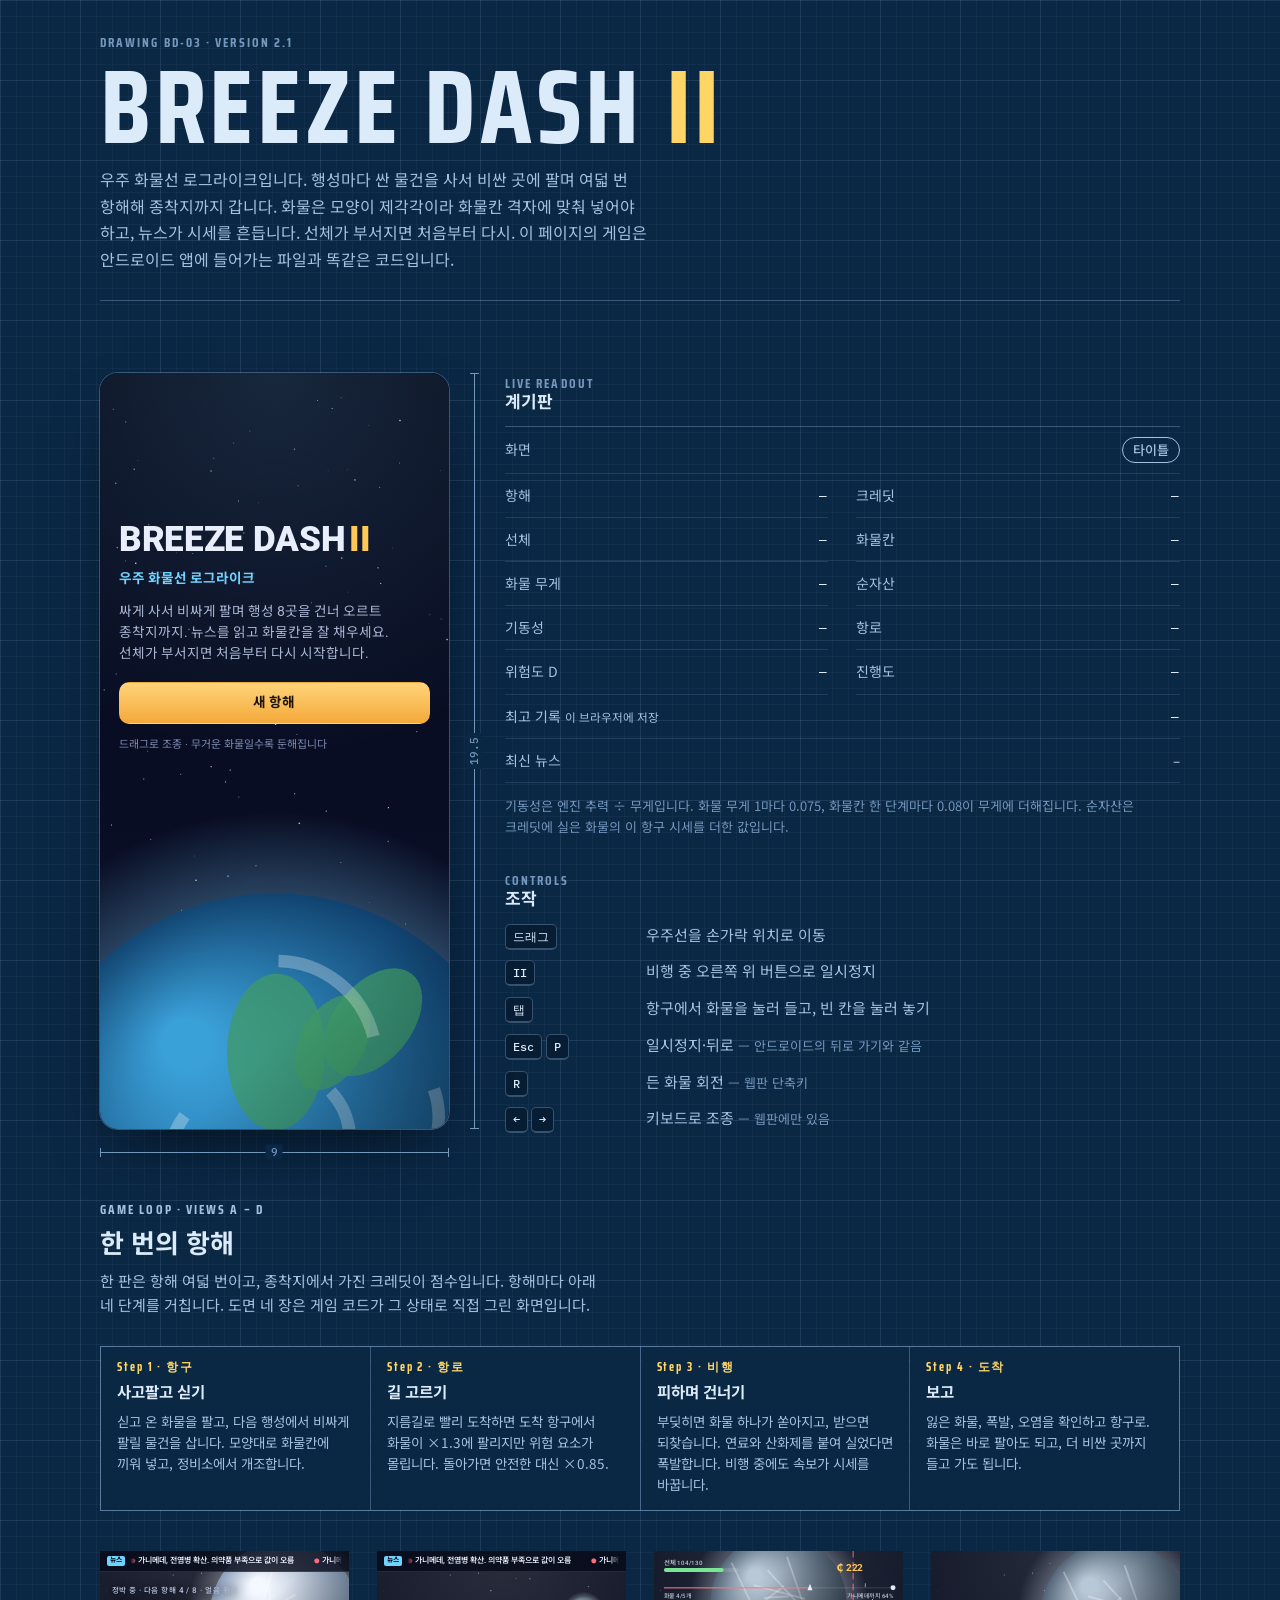
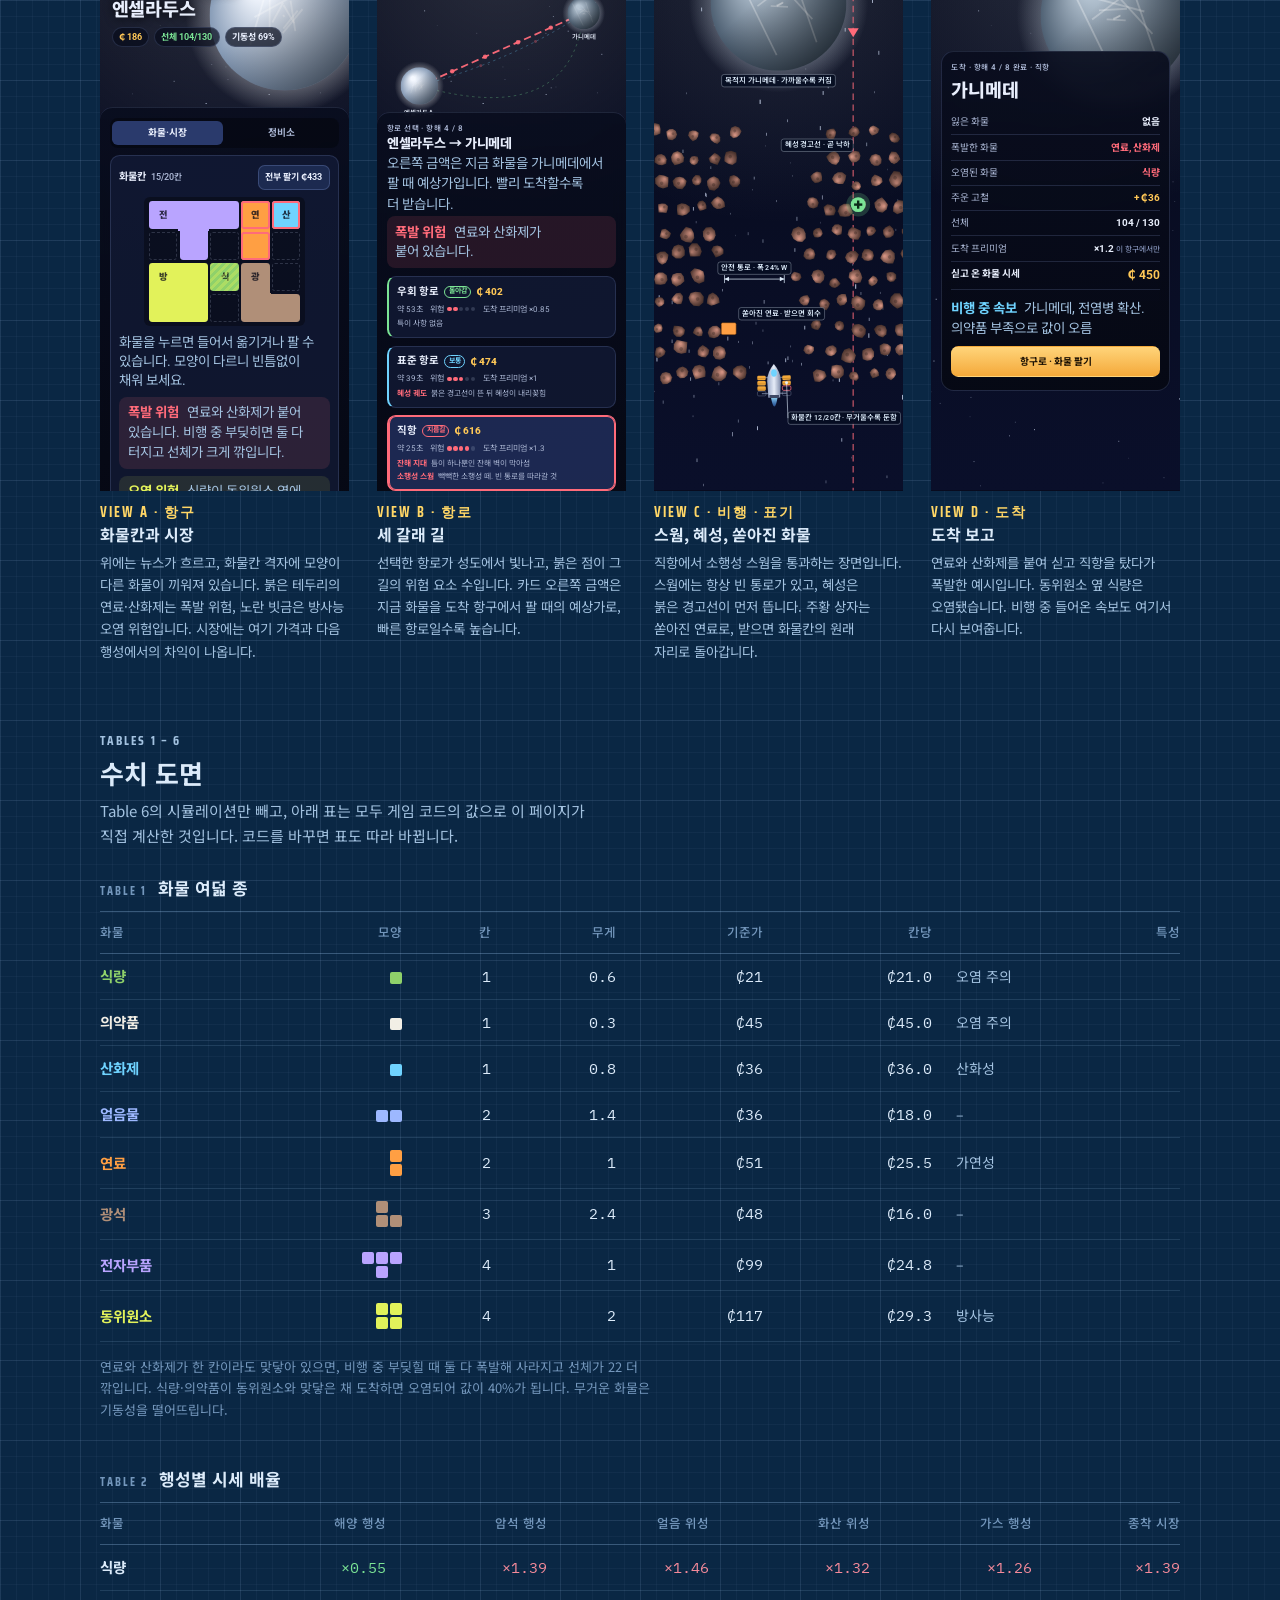
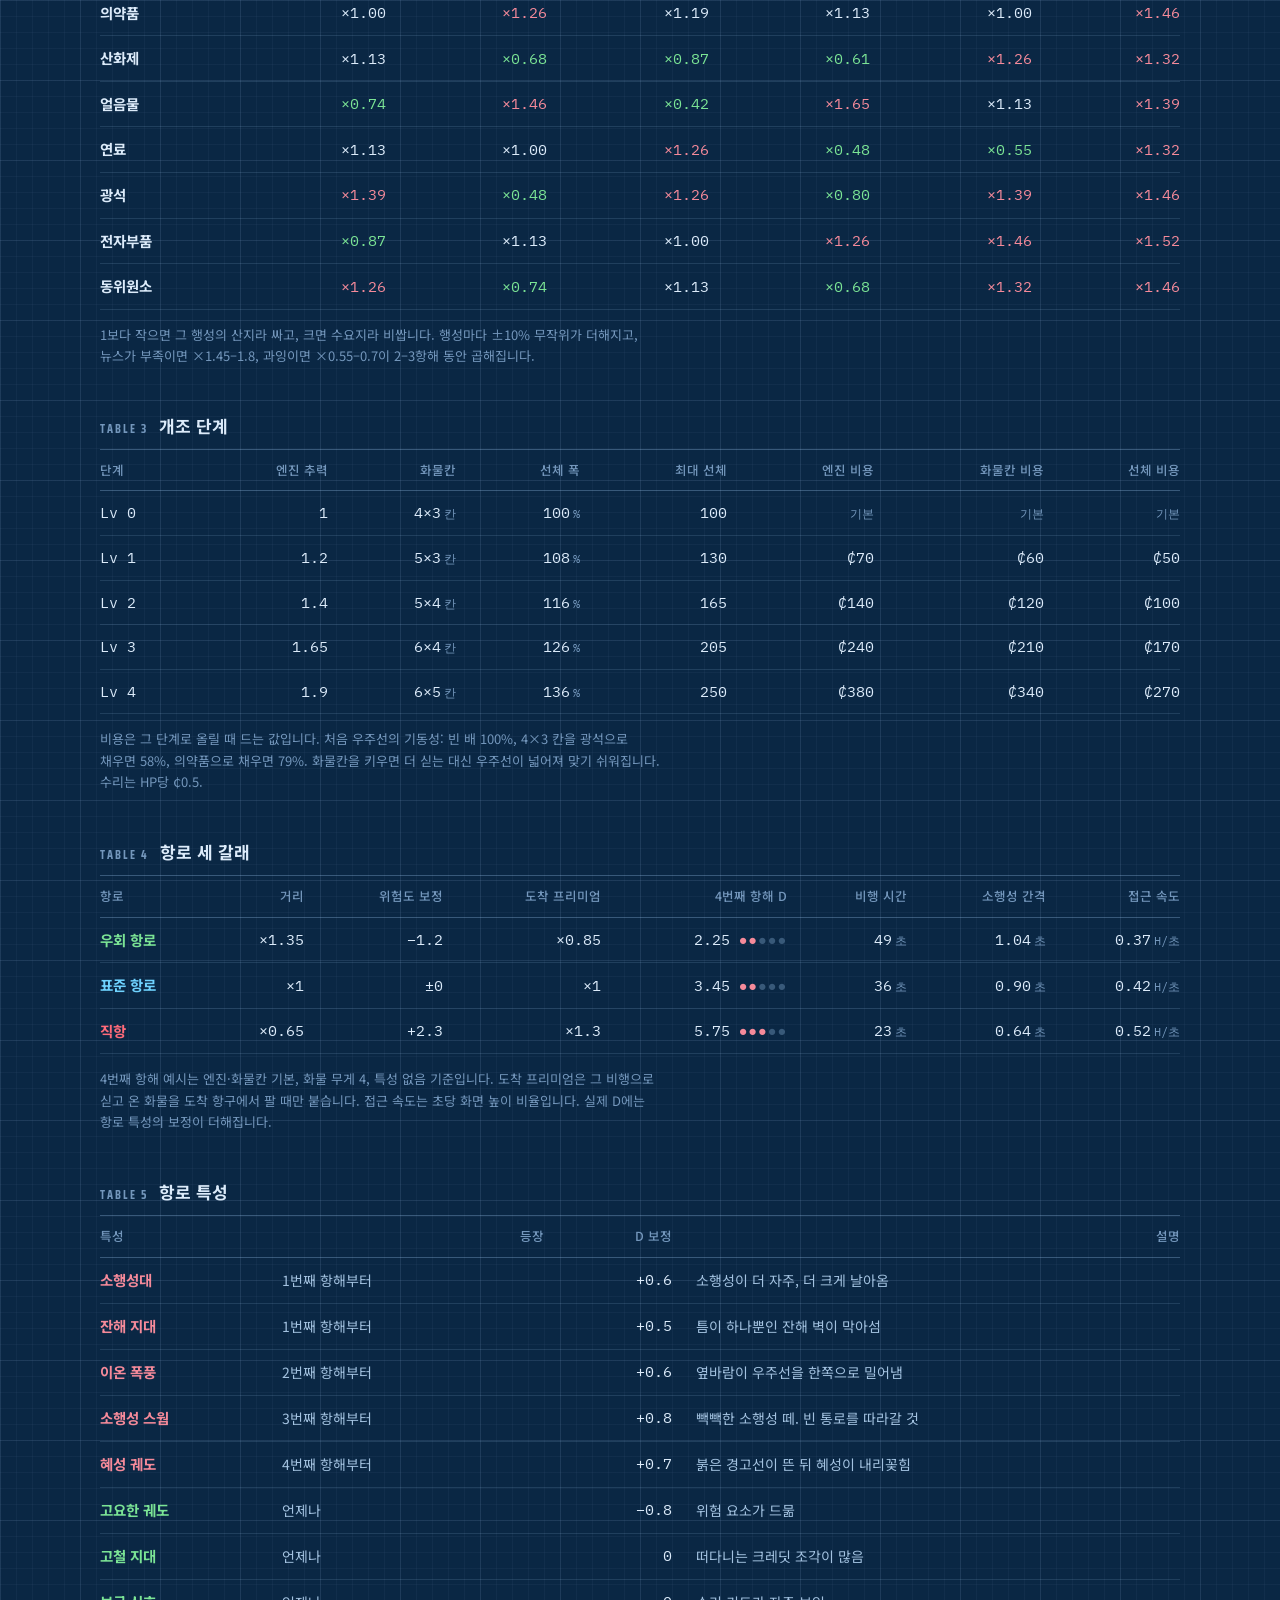
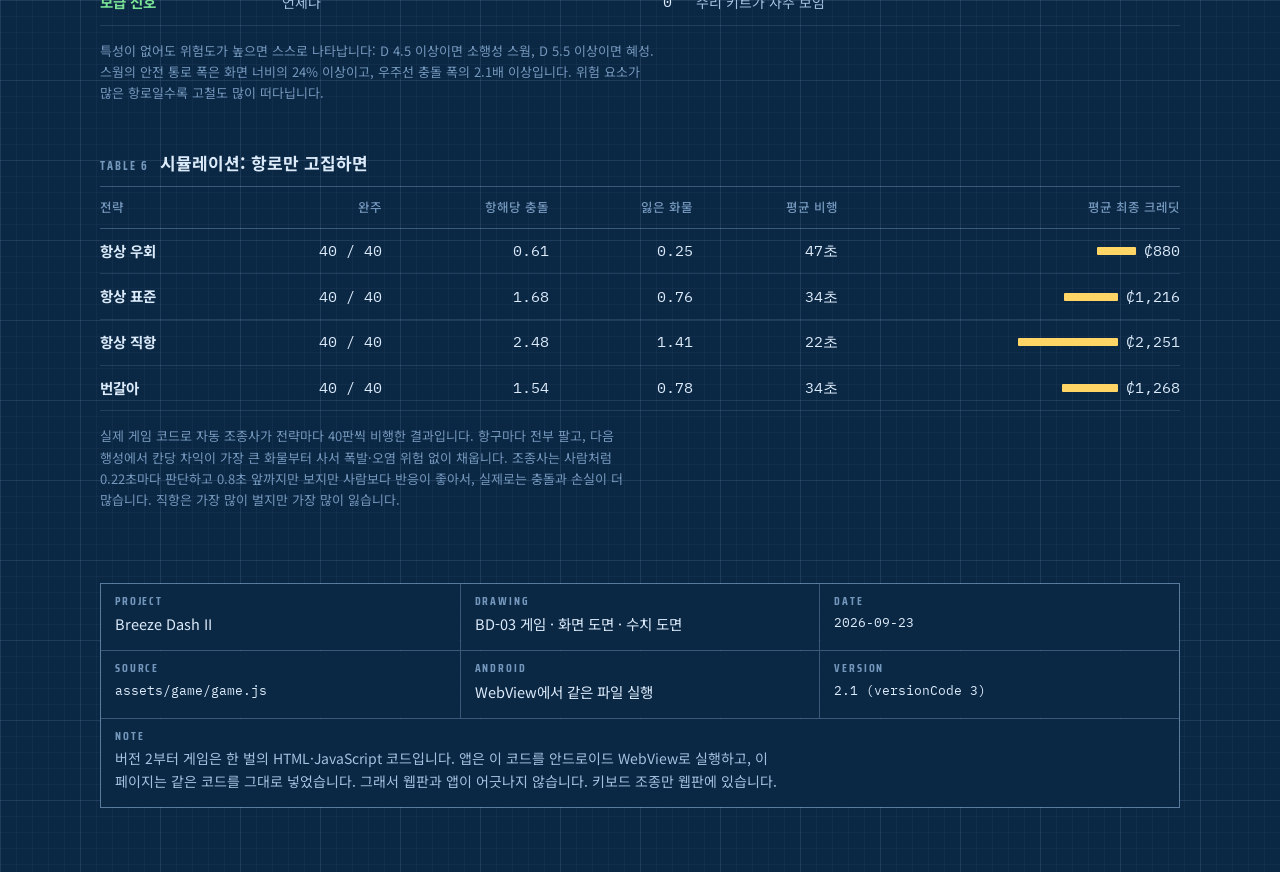
==== commit def35cf4: "Breeze Dash II 2.1: shaped cargo hold, trading and news Cargo becomes a Dredge-style inventory and t" ====
--- a/docs/preview.html
+++ b/docs/preview.html
@@ -3,16 +3,16 @@
 <head>
 <meta charset="utf-8">
 <meta name="viewport" content="width=device-width, initial-scale=1, viewport-fit=cover">
-<!-- Standalone copy of the published preview page. Rules and numbers mirror app/src/main/java/com/breeze/dash/GameView.kt; keep them in sync. -->
+<!-- Generated by docs/build-preview.mjs. Edit docs/preview.template.html or the game in app/src/main/assets/game/. -->
 </head>
 <body>
-<title>Breeze Dash</title>
+<title>Breeze Dash II</title>
 <link rel="preconnect" href="https://fonts.googleapis.com">
 <link rel="preconnect" href="https://fonts.gstatic.com" crossorigin>
-<link rel="stylesheet" href="https://fonts.googleapis.com/css2?family=IBM+Plex+Mono:wght@400;500&family=IBM+Plex+Sans+KR:wght@400;500;600&family=Roboto:wght@700&family=Saira+Condensed:wght@500;700&display=swap">
+<link rel="stylesheet" href="https://fonts.googleapis.com/css2?family=IBM+Plex+Mono:wght@400;500&family=Noto+Sans+KR:wght@400;500;700;800;900&family=Roboto:wght@500;600;700;800;900&family=Saira+Condensed:wght@500;700&display=swap">
 <style>
-  /* One committed look: a cyanotype drafting sheet. The game canvas keeps the
-     Android build's own palette; the page around it is the blueprint. */
+  /* The page is a cyanotype drafting sheet; the game inside keeps its own look.
+     Game styles are inlined below from app/src/main/assets/game/game.css. */
   :root {
     color-scheme: dark;
     --ground: #0A2744;
@@ -27,11 +27,11 @@
     --gold: #FFD666;
     --coral: #F58A9A;
     --mint: #7BE495;
+    --sky: #6FD3FF;
     --display: "Saira Condensed", "Arial Narrow", "Roboto Condensed", sans-serif;
-    --body: "IBM Plex Sans KR", "Apple SD Gothic Neo", "Malgun Gothic", "Noto Sans KR", system-ui, sans-serif;
+    --body: "Noto Sans KR", "Apple SD Gothic Neo", "Malgun Gothic", system-ui, sans-serif;
     --mono: "IBM Plex Mono", ui-monospace, "SFMono-Regular", Menlo, Consolas, monospace;
   }
-
   html, body { background: var(--ground); }
   body {
     margin: 0;
@@ -45,246 +45,123 @@
       linear-gradient(90deg, var(--grid) 1px, transparent 1px);
     background-size: 80px 80px, 80px 80px, 16px 16px, 16px 16px;
     -webkit-font-smoothing: antialiased;
-    /* Korean wraps between words, not between syllables. */
     word-break: keep-all;
     overflow-wrap: break-word;
   }
-
   .sheet {
-    max-width: 1040px;
+    max-width: 1080px;
     margin-inline: auto;
     padding-inline: 20px;
     padding-block: 36px 64px;
     display: grid;
-    /* minmax(0, 1fr), not the implicit auto column: otherwise a wide table's
-       min-width stretches the whole page instead of scrolling in its wrapper. */
     grid-template-columns: minmax(0, 1fr);
     gap: 72px;
   }
   .sheet > * { min-width: 0; }
-
-  .visually-hidden {
-    position: absolute; width: 1px; height: 1px; overflow: hidden;
-    clip: rect(0 0 0 0); white-space: nowrap;
-  }
-
-  /* Drafting-sheet labels: Latin codes in the condensed face, as on a real drawing. */
-  .code {
-    margin: 0;
-    font: 700 13px/1 var(--display);
-    letter-spacing: 0.16em;
-    text-transform: uppercase;
-    color: var(--ink-3);
-  }
-
-  /* ---- masthead ------------------------------------------------------ */
-  .masthead {
+  .visually-hidden { position: absolute; width: 1px; height: 1px; overflow: hidden; clip: rect(0 0 0 0); white-space: nowrap; }
+  .code { margin: 0; font: 700 13px/1 var(--display); letter-spacing: 0.16em; text-transform: uppercase; color: var(--ink-3); }
+
+  .masthead { display: grid; gap: 14px; padding-bottom: 28px; border-bottom: 1px solid var(--rule); }
+  .masthead h1 { margin: 0; font: 700 clamp(52px, 11vw, 104px)/0.86 var(--display); letter-spacing: 0.035em; text-transform: uppercase; }
+  .masthead h1 span { color: var(--gold); }
+  .lede { margin: 0; max-width: 62ch; color: var(--ink-2); font-size: 16px; text-wrap: pretty; }
+
+  /* ---- play ---- */
+  .play {
+    --stage-w: calc(min(84vh, 800px) * 9 / 19.5);
     display: grid;
-    gap: 14px;
-    padding-bottom: 28px;
-    border-bottom: 1px solid var(--rule);
-  }
-  .masthead h1 {
-    margin: 0;
-    font: 700 clamp(52px, 11vw, 104px)/0.86 var(--display);
-    letter-spacing: 0.035em;
-    text-transform: uppercase;
-    text-wrap: balance;
-  }
-  .masthead h1 span { color: var(--mint); }
-  .lede {
-    margin: 0;
-    max-width: 60ch;
-    color: var(--ink-2);
-    font-size: 16px;
-    text-wrap: pretty;
-  }
-
-  /* ---- play ----------------------------------------------------------- */
-  .play {
-    --stage-w: calc(min(82vh, 780px) * 9 / 19.5);
-    display: grid;
-    /* An explicit track: a percentage width inside an auto track is cyclic and
-       leaves a dead gap beside the screen. */
     grid-template-columns: var(--stage-w) minmax(0, 1fr);
     gap: 56px;
     align-items: start;
   }
-  @supports (height: 1svh) {
-    .play { --stage-w: calc(min(82svh, 780px) * 9 / 19.5); }
-  }
-  .stage {
-    position: relative;
-    width: 100%;
-    max-width: 100%;
-    aspect-ratio: 9 / 19.5;
-  }
-  .stage canvas {
-    display: block;
-    width: 100%;
-    height: 100%;
-    border-radius: 18px;
-    touch-action: none;
-    outline: none;
-    cursor: grab;
-    background: #0c1a30;
-    box-shadow: 0 0 0 1px var(--rule), 0 28px 60px -24px rgba(0, 0, 0, 0.65);
-  }
-  .stage canvas:active { cursor: grabbing; }
-  .stage canvas:focus-visible { box-shadow: 0 0 0 2px var(--gold), 0 28px 60px -24px rgba(0, 0, 0, 0.65); }
-
-  /* Overall-dimension marks beside the screen, drafting style. */
+  @supports (height: 1svh) { .play { --stage-w: calc(min(84svh, 800px) * 9 / 19.5); } }
+  .stage { position: relative; width: 100%; max-width: 100%; aspect-ratio: 9 / 19.5; }
+  .stage > .bd { border-radius: 18px; box-shadow: 0 0 0 1px var(--rule), 0 28px 60px -24px rgba(0, 0, 0, 0.65); }
   .dim { position: absolute; color: var(--ink-3); font: 500 11px/1 var(--mono); }
   .dim::before, .dim::after { content: ""; position: absolute; background: var(--ink-3); }
   .dim-v { top: 0; bottom: 0; right: -26px; width: 1px; background: var(--ink-3); }
   .dim-v::before, .dim-v::after { left: -4px; width: 9px; height: 1px; }
-  .dim-v::before { top: 0; }
-  .dim-v::after { bottom: 0; }
+  .dim-v::before { top: 0; } .dim-v::after { bottom: 0; }
   .dim-v b { position: absolute; top: 50%; left: 50%; transform: translate(-50%, -50%) rotate(-90deg); background: var(--ground); padding: 2px 4px; font-weight: 500; }
   .dim-h { left: 0; right: 0; bottom: -24px; height: 1px; background: var(--ink-3); }
   .dim-h::before, .dim-h::after { top: -4px; width: 1px; height: 9px; }
-  .dim-h::before { left: 0; }
-  .dim-h::after { right: 0; }
+  .dim-h::before { left: 0; } .dim-h::after { right: 0; }
   .dim-h b { position: absolute; left: 50%; top: 50%; transform: translate(-50%, -50%); background: var(--ground); padding: 2px 5px; font-weight: 500; }
 
   .readout { display: grid; gap: 36px; min-width: 0; padding-top: 4px; }
-  .readout h3 { margin: 0 0 14px; font: 600 17px/1.3 var(--body); }
-
-  .gauges { display: grid; border-top: 1px solid var(--rule); }
-  .gauge {
-    display: grid;
-    grid-template-columns: minmax(0, 1fr) auto;
-    align-items: baseline;
-    column-gap: 16px;
-    row-gap: 8px;
-    padding-block: 11px;
-    border-bottom: 1px solid var(--rule-soft);
-  }
+  .readout h3 { margin: 0 0 14px; font: 700 17px/1.3 var(--body); }
+  .gauges { display: grid; grid-template-columns: repeat(2, minmax(0, 1fr)); column-gap: 28px; border-top: 1px solid var(--rule); }
+  .gauge { display: flex; justify-content: space-between; align-items: baseline; gap: 12px; padding-block: 10px; border-bottom: 1px solid var(--rule-soft); }
   .gauge .k { color: var(--ink-2); font-size: 14px; }
-  .gauge .k small { color: var(--ink-3); font-size: 12px; margin-left: 6px; }
-  .gauge output {
-    font: 500 17px/1.2 var(--mono);
-    font-variant-numeric: tabular-nums;
-    text-align: right;
-  }
-  .gauge .bar { grid-column: 1 / -1; height: 3px; background: var(--rule-soft); position: relative; }
-  .gauge .bar i { position: absolute; inset: 0 auto 0 0; width: 0%; background: var(--gold); }
-  .gauge .bar::after { content: ""; position: absolute; right: 0; top: -3px; width: 1px; height: 9px; background: var(--ink-3); }
-
-  .pill {
-    display: inline-block;
-    font: 500 13px/1 var(--body);
-    padding: 5px 10px 6px;
-    border-radius: 999px;
-    border: 1px solid currentColor;
-    color: var(--ink-2);
-  }
-  .pill[data-state="RUNNING"] { color: var(--mint); }
-  .pill[data-state="PAUSED"] { color: var(--gold); }
-  .pill[data-state="GAME_OVER"] { color: var(--coral); }
-
-  .shields { letter-spacing: 0.18em; color: #6EDCFF; }
-  .shields .off { color: var(--ink-3); }
-
+  .gauge output { font: 500 16px/1.2 var(--mono); font-variant-numeric: tabular-nums; text-align: right; }
+  .gauge.wide { grid-column: 1 / -1; }
+  .pill { display: inline-block; font: 500 13px/1 var(--body); padding: 5px 10px 6px; border-radius: 999px; border: 1px solid currentColor; color: var(--ink-2); }
+  .pill[data-screen="flight"] { color: var(--mint); }
+  .pill[data-screen="over"] { color: var(--coral); }
+  .pill[data-screen="win"] { color: var(--gold); }
   .footnote { margin: 12px 0 0; color: var(--ink-3); font-size: 13px; }
-
   .controls { list-style: none; margin: 0; padding: 0; display: grid; gap: 12px; }
   .controls li { display: grid; grid-template-columns: 8.5em minmax(0, 1fr); gap: 14px; align-items: baseline; color: var(--ink-2); }
-  kbd {
-    font: 500 12px/1 var(--mono);
-    color: var(--ink);
-    border: 1px solid var(--rule);
-    border-bottom-width: 2px;
-    border-radius: 5px;
-    padding: 4px 7px;
-    background: var(--ground-deep);
-    white-space: nowrap;
-  }
+  kbd { font: 500 12px/1 var(--mono); color: var(--ink); border: 1px solid var(--rule); border-bottom-width: 2px; border-radius: 5px; padding: 4px 7px; background: var(--ground-deep); white-space: nowrap; }
   .controls .web { color: var(--ink-3); font-size: 13px; }
 
-  /* ---- section heads -------------------------------------------------- */
-  .section-head { display: grid; gap: 10px; margin-bottom: 28px; max-width: 62ch; }
-  .section-head h2 { margin: 0; font: 600 26px/1.25 var(--body); text-wrap: balance; }
+  /* ---- sections ---- */
+  .section-head { display: grid; gap: 10px; margin-bottom: 28px; max-width: 64ch; }
+  .section-head h2 { margin: 0; font: 700 26px/1.25 var(--body); text-wrap: balance; }
   .section-head p { margin: 0; color: var(--ink-2); text-wrap: pretty; }
 
-  /* ---- views ----------------------------------------------------------- */
-  .views { display: grid; grid-template-columns: repeat(3, minmax(0, 1fr)); gap: 32px; }
-  .view { margin: 0; display: grid; gap: 16px; align-content: start; scroll-snap-align: start; }
-  .view canvas {
-    display: block;
-    width: 100%;
-    max-width: 100%;
-    height: auto;
-    aspect-ratio: 9 / 19.5;
-    border-radius: 12px;
-    background: #0c1a30;
-    box-shadow: 0 0 0 1px var(--rule);
-  }
-  .view figcaption { display: grid; gap: 6px; }
+  .loop { display: grid; grid-template-columns: repeat(4, minmax(0, 1fr)); gap: 1px; background: var(--rule); border: 1px solid var(--rule); margin-bottom: 40px; }
+  .loop > div { background: var(--ground); padding: 14px 16px 16px; display: grid; gap: 6px; align-content: start; }
+  .loop .step { font: 700 12px/1 var(--display); letter-spacing: 0.16em; color: var(--gold); }
+  .loop b { font-size: 15.5px; }
+  .loop p { margin: 0; color: var(--ink-2); font-size: 13.5px; line-height: 1.55; }
+
+  .views { display: grid; grid-template-columns: repeat(4, minmax(0, 1fr)); gap: 28px; }
+  .view { margin: 0; display: grid; gap: 14px; align-content: start; scroll-snap-align: start; }
+  .frame { width: 100%; aspect-ratio: 9 / 19.5; max-width: 100%; }
+  .frame > .bd { border-radius: 12px; box-shadow: 0 0 0 1px var(--rule); }
+  .view figcaption { display: grid; gap: 5px; }
   .view .tag { font: 700 14px/1 var(--display); letter-spacing: 0.14em; text-transform: uppercase; color: var(--gold); }
-  .view h3 { margin: 0; font: 600 16px/1.35 var(--body); }
-  .view p { margin: 0; color: var(--ink-2); font-size: 14px; text-wrap: pretty; }
-
-  /* ---- tables ---------------------------------------------------------- */
+  .view h3 { margin: 0; font: 700 16px/1.35 var(--body); }
+  .view p { margin: 0; color: var(--ink-2); font-size: 13.5px; text-wrap: pretty; }
+
   .table-wrap { overflow-x: auto; border-top: 1px solid var(--rule); }
   table { width: 100%; border-collapse: collapse; }
-  th {
-    text-align: right;
-    font: 500 12.5px/1.35 var(--body);
-    color: var(--ink-3);
-    padding: 12px 12px;
-    border-bottom: 1px solid var(--rule);
-    vertical-align: bottom;
-  }
-  td {
-    text-align: right;
-    padding: 13px 12px;
-    border-bottom: 1px solid var(--rule-soft);
-    font: 400 15px/1.3 var(--mono);
-    font-variant-numeric: tabular-nums;
-    white-space: nowrap;
-  }
+  th { text-align: right; font: 500 12.5px/1.35 var(--body); color: var(--ink-3); padding: 12px; border-bottom: 1px solid var(--rule); vertical-align: bottom; }
+  td { text-align: right; padding: 12px; border-bottom: 1px solid var(--rule-soft); font: 400 14.5px/1.35 var(--mono); font-variant-numeric: tabular-nums; white-space: nowrap; }
   th:first-child, td:first-child { text-align: left; padding-left: 0; }
   th:last-child, td:last-child { padding-right: 0; }
-  .curve table { min-width: 600px; }
-  /* Every capped-able cell reserves the chip's width, so the digits line up
-     whether or not the chip is shown. */
-  .capslot { display: inline-block; width: 3.3em; margin-left: 7px; text-align: left; }
-  .cap {
-    display: inline-block;
-    padding: 3px 6px 4px;
-    border-radius: 3px;
-    font: 600 10.5px/1 var(--body);
-    color: var(--ground);
-    background: var(--gold);
-    vertical-align: 2px;
-  }
-  .unit { color: var(--ink-3); font-size: 12.5px; margin-left: 3px; }
-  .table-note { margin: 14px 0 0; color: var(--ink-3); font-size: 13px; }
-
-  .parts table { min-width: 560px; }
-  .parts td { font: 400 14px/1.45 var(--body); white-space: normal; text-align: left; }
-  .parts td.path { font: 400 13.5px/1.45 var(--mono); white-space: nowrap; color: var(--ink); }
-  .parts td.num { font: 400 14px/1.45 var(--mono); text-align: right; font-variant-numeric: tabular-nums; }
-  .parts th { text-align: left; }
-  .parts th.num { text-align: right; }
-  .parts td:not(.path):not(.num) { color: var(--ink-2); }
-
-  /* ---- title block (drawing convention: bottom of the sheet) ---------- */
-  .titleblock {
-    display: grid;
-    grid-template-columns: repeat(3, minmax(0, 1fr));
-    gap: 1px;
-    background: var(--rule);
-    border: 1px solid var(--rule);
-  }
+  td.txt { font: 400 14px/1.5 var(--body); white-space: normal; text-align: left; color: var(--ink-2); min-width: 16em; }
+  td b.name { font: 700 14.5px/1.35 var(--body); color: var(--ink); }
+  .unit { color: var(--ink-3); font-size: 12px; margin-left: 3px; }
+  .dots { letter-spacing: 1px; color: var(--coral); }
+  .dots .off { color: var(--rule); }
+  .table-note { margin: 14px 0 0; color: var(--ink-3); font-size: 13px; max-width: 80ch; }
+  .tables { display: grid; grid-template-columns: minmax(0, 1fr); gap: 48px; }
+  .tables > * { min-width: 0; }
+  .tables h3 { margin: 0 0 12px; font: 700 17px/1.3 var(--body); display: flex; gap: 12px; align-items: baseline; }
+  .tables h3 .code { font-size: 12px; }
+  .up-table, .route-table { min-width: 640px; }
+  .hz-table, .sim-table, .goods-table { min-width: 600px; }
+  .mkt-table { min-width: 680px; }
+  .gauge.headline output { font: 400 13.5px/1.45 var(--body); text-align: right; white-space: normal; }
+  .shape { display: inline-grid; gap: 2px; vertical-align: middle; }
+  .shape i { width: 12px; height: 12px; border-radius: 2px; }
+  td.lo { color: var(--mint); } td.hi { color: var(--coral); }
+  .bar { display: inline-block; height: 8px; background: var(--gold); vertical-align: 1px; margin-right: 8px; border-radius: 1px; }
+
+  .titleblock { display: grid; grid-template-columns: repeat(3, minmax(0, 1fr)); gap: 1px; background: var(--rule); border: 1px solid var(--rule); }
   .titleblock > div { background: var(--ground); padding: 12px 14px 14px; display: grid; gap: 5px; align-content: start; }
   .titleblock .k { font: 700 11.5px/1 var(--display); letter-spacing: 0.16em; text-transform: uppercase; color: var(--ink-3); }
   .titleblock .v { font-size: 14.5px; }
-  .titleblock .v.mono { font-family: var(--mono); font-size: 13.5px; }
+  .titleblock .v.mono { font-family: var(--mono); font-size: 13px; }
   .titleblock .note { grid-column: 1 / -1; }
-  .titleblock .note .v { color: var(--ink-2); font-size: 14px; max-width: 80ch; }
-
+  .titleblock .note .v { color: var(--ink-2); font-size: 14px; max-width: 84ch; }
+
+  @media (max-width: 980px) {
+    .views { grid-template-columns: repeat(2, minmax(0, 1fr)); max-width: 640px; }
+    .loop { grid-template-columns: repeat(2, minmax(0, 1fr)); }
+  }
   @media (max-width: 780px) {
     .play { grid-template-columns: minmax(0, 1fr); justify-items: center; gap: 44px; }
     .stage { width: min(100%, var(--stage-w)); }
@@ -292,62 +169,357 @@
   }
   @media (max-width: 640px) {
     .sheet { gap: 60px; padding-block: 24px 48px; }
-    .views {
-      grid-template-columns: none;
-      grid-auto-flow: column;
-      grid-auto-columns: 74%;
-      overflow-x: auto;
-      scroll-snap-type: x mandatory;
-      padding-bottom: 12px;
-      gap: 20px;
-    }
+    .views { grid-template-columns: none; grid-auto-flow: column; grid-auto-columns: 74%; overflow-x: auto; scroll-snap-type: x mandatory; padding-bottom: 12px; gap: 18px; }
+    .loop { grid-template-columns: minmax(0, 1fr); }
+    .gauges { grid-template-columns: minmax(0, 1fr); }
     .titleblock { grid-template-columns: repeat(2, minmax(0, 1fr)); }
     .controls li { grid-template-columns: 7.5em minmax(0, 1fr); }
   }
-  @media (max-width: 440px) {
-    .dim { display: none; }
-  }
+  @media (max-width: 440px) { .dim { display: none; } }
+</style>
+<style>
+/* Breeze Dash II. Scoped under .bd so it can live inside other pages.
+   The root is a size container: UI type scales with the game's own width,
+   so a small preview frame shows exactly the phone layout, only smaller. */
+.bd {
+  --bd-ink: #e8eefc;
+  --bd-ink2: #aab6d3;
+  --bd-ink3: #7d8bb0;
+  --bd-cr: #ffc857;
+  --bd-eng: #6fd3ff;
+  --bd-hold: #f4a93a;
+  --bd-hull: #7be495;
+  --bd-bad: #ff6b7a;
+  --bd-line: rgba(160, 185, 255, 0.16);
+  --bd-card: rgba(20, 28, 58, 0.72);
+  position: relative;
+  width: 100%;
+  height: 100%;
+  overflow: hidden;
+  container-type: size;
+  background: #05070f;
+  color: var(--bd-ink);
+  font-family: Roboto, "Noto Sans KR", "Apple SD Gothic Neo", "Malgun Gothic", system-ui, sans-serif;
+  -webkit-user-select: none;
+  user-select: none;
+  -webkit-tap-highlight-color: transparent;
+  word-break: keep-all;
+  overflow-wrap: break-word;
+  outline: none;
+}
+.bd *, .bd *::before, .bd *::after { box-sizing: border-box; }
+.bd-canvas { position: absolute; inset: 0; width: 100%; height: 100%; display: block; touch-action: none; }
+.bd-scene .bd-layer, .bd-scene .bd-canvas { pointer-events: none; }
+
+.bd-layer {
+  position: absolute;
+  inset: 0;
+  display: flex;
+  flex-direction: column;
+  pointer-events: none;
+  font-size: min(3.9cqw, 1.9cqh);
+  line-height: 1.4;
+}
+.bd-layer > * { pointer-events: auto; }
+/* The body covers the canvas; only its content takes taps, so flight steering still works. */
+.bd-layer > .bd-body, .bd-layer > .bd-news { pointer-events: none; }
+.bd-body { flex: 1; min-height: 0; display: flex; flex-direction: column; }
+.bd-body > * { pointer-events: auto; }
+.bd-body > .bd-top { pointer-events: none; }
+
+/* ---- news ticker ---- */
+.bd-news { display: flex; align-items: center; gap: 0.6em; padding: 0.55em 0.9em; background: rgba(6, 10, 26, 0.82); border-bottom: 1px solid var(--bd-line); font-size: 0.82em; flex: none; }
+.bd-news[hidden] { display: none; }
+.bd-news-tag { flex: none; font-weight: 800; font-size: 0.85em; color: #06101f; background: var(--bd-eng); border-radius: 0.3em; padding: 0.1em 0.45em; }
+.bd-news-view { flex: 1; overflow: hidden; white-space: nowrap; mask-image: linear-gradient(90deg, transparent, #000 4%, #000 96%, transparent); -webkit-mask-image: linear-gradient(90deg, transparent, #000 4%, #000 96%, transparent); }
+.bd-news-track { display: inline-flex; gap: 2.4em; padding-left: 100%; animation: bd-ticker var(--dur, 30s) linear infinite; }
+.bd-news-item { color: var(--bd-ink2); }
+.bd-news-item::before { content: "●"; margin-right: 0.45em; font-size: 0.7em; vertical-align: 0.15em; }
+.bd-news-item.shortage::before { color: var(--bd-bad); }
+.bd-news-item.glut::before { color: var(--bd-hull); }
+.bd-news-item.fresh { color: var(--bd-ink); font-weight: 600; }
+@keyframes bd-ticker { from { transform: translateX(0); } to { transform: translateX(-50%); } }
+.bd-scene .bd-news-track { animation: none; padding-left: 0; }
+@media (prefers-reduced-motion: reduce) { .bd-news-track { animation: none; padding-left: 0; } }
+
+/* ---- type ---- */
+.bd-eyebrow { font-size: 0.78em; letter-spacing: 0.06em; color: var(--bd-ink2); font-weight: 600; }
+.bd-title { font-size: 1.9em; font-weight: 800; line-height: 1.15; letter-spacing: -0.01em; text-wrap: balance; }
+.bd-title.sm { font-size: 1.35em; }
+.bd-note { margin: 0; color: var(--bd-ink2); font-size: 0.86em; line-height: 1.5; }
+.bd .cr { color: var(--bd-cr); }
+.bd .bad { color: var(--bd-bad); }
+
+/* ---- buttons ---- */
+.bd-btn {
+  font: inherit;
+  font-weight: 700;
+  color: var(--bd-ink);
+  background: #23305a;
+  border: 1px solid rgba(160, 185, 255, 0.22);
+  border-radius: 0.75em;
+  padding: 0.8em 1em;
+  cursor: pointer;
+  touch-action: manipulation;
+}
+.bd-btn:active:not(:disabled) { transform: translateY(1px); filter: brightness(1.15); }
+.bd-btn:disabled { opacity: 0.35; cursor: default; }
+.bd-btn:focus-visible, .bd-route:focus-visible, .bd-pause:focus-visible { outline: 2px solid var(--bd-eng); outline-offset: 2px; }
+.bd-btn.primary { background: linear-gradient(#ffd47a, #f4a93a); color: #1d1204; border-color: transparent; }
+.bd-btn.wide { width: 100%; }
+.bd-btn small { display: block; font-weight: 500; font-size: 0.78em; opacity: 0.75; }
+.bd-btn.buy { min-width: 5.4em; padding: 0.6em 0.7em; font-size: 0.92em; background: #1c2a50; }
+.bd-btn.step { width: 2.6em; height: 2.6em; padding: 0; font-size: 1.3em; border-radius: 50%; flex: none; }
+.bd-row { display: flex; gap: 0.6em; }
+.bd-row > .bd-btn { flex: 1; }
+.bd-col { display: flex; flex-direction: column; gap: 0.6em; width: 100%; }
+
+/* ---- pause button (flight) ---- */
+.bd-pause {
+  position: absolute;
+  top: 2.2cqh;
+  right: 3cqw;
+  width: 11cqw;
+  height: 11cqw;
+  border-radius: 50%;
+  background: rgba(12, 18, 40, 0.6);
+  border: 1px solid var(--bd-line);
+  display: flex;
+  align-items: center;
+  justify-content: center;
+  gap: 1.8cqw;
+  cursor: pointer;
+  z-index: 2;
+}
+/* display:flex above would override the hidden attribute on its own */
+.bd [hidden] { display: none !important; }
+.bd-pause i { display: block; width: 1.5cqw; height: 4.4cqw; background: var(--bd-ink); border-radius: 1px; }
+
+/* ---- sheets and cards ---- */
+.bd-top { padding: 1.5em 1.2em 0.8em; display: flex; flex-direction: column; gap: 0.3em; pointer-events: none; text-shadow: 0 1px 10px rgba(0, 0, 0, 0.9); }
+.bd-chips-row { display: flex; gap: 0.5em; flex-wrap: wrap; margin-top: 0.3em; }
+.bd-stat { font-weight: 700; font-size: 0.92em; padding: 0.3em 0.7em; border-radius: 999px; background: rgba(8, 12, 28, 0.7); border: 1px solid var(--bd-line); text-shadow: none; }
+.bd-stat.hp { color: var(--bd-hull); }
+
+.bd-sheet {
+  margin-top: auto;
+  max-height: 74%;
+  overflow-y: auto;
+  overscroll-behavior: contain;
+  background: linear-gradient(rgba(9, 13, 30, 0.9), rgba(6, 9, 20, 0.97));
+  border-top: 1px solid var(--bd-line);
+  border-radius: 1.3em 1.3em 0 0;
+  padding: 1.1em 1em 1.3em;
+  display: flex;
+  flex-direction: column;
+  gap: 0.8em;
+  -webkit-backdrop-filter: blur(6px);
+  backdrop-filter: blur(6px);
+}
+.bd-sheet.tall { max-height: 73%; }
+.bd-sheet.center { margin-block: auto; max-height: 92%; border-radius: 1.3em; margin-inline: 1em; border: 1px solid var(--bd-line); text-align: left; }
+.bd-sheet-h { display: flex; flex-direction: column; gap: 0.2em; }
+
+.bd-card { background: var(--bd-card); border: 1px solid var(--bd-line); border-radius: 1em; padding: 0.9em; display: flex; flex-direction: column; gap: 0.7em; }
+.bd-card.center { align-items: stretch; text-align: center; }
+.bd-card-h { display: flex; justify-content: space-between; align-items: baseline; gap: 0.6em; flex-wrap: wrap; }
+.bd-card-h b { font-size: 1.05em; }
+.bd-card-h span { color: var(--bd-ink2); font-size: 0.85em; }
+
+/* ---- cargo stepper ---- */
+.bd-stepper { display: flex; align-items: center; gap: 0.7em; }
+.bd-load { flex: 1; display: flex; flex-direction: column; gap: 0.35em; min-width: 0; }
+.bd-podbar { display: flex; gap: 0.25em; }
+.bd-podbar i { flex: 1; height: 1.35em; border-radius: 0.25em; border: 1.5px solid rgba(170, 182, 211, 0.4); }
+.bd-podbar i.on { background: var(--bd-hold); border-color: var(--bd-hold); }
+.bd-loadnum { font-size: 0.9em; color: var(--bd-ink2); text-align: center; }
+.bd-loadnum b { color: var(--bd-ink); font-size: 1.25em; }
+
+.bd-kv { margin: 0; display: grid; grid-template-columns: repeat(3, minmax(0, 1fr)); gap: 0.5em; }
+.bd-kv > div { background: rgba(0, 0, 0, 0.22); border-radius: 0.6em; padding: 0.5em 0.6em; display: flex; flex-direction: column; gap: 0.15em; }
+.bd-kv dt { font-size: 0.74em; color: var(--bd-ink2); line-height: 1.3; }
+.bd-kv dt small { display: block; color: var(--bd-ink3); font-size: 0.95em; }
+.bd-kv dd { margin: 0; font-weight: 800; font-size: 1.05em; font-variant-numeric: tabular-nums; }
+
+/* ---- upgrades ---- */
+.bd-up { display: flex; align-items: center; gap: 0.7em; padding-top: 0.7em; border-top: 1px solid var(--bd-line); }
+.bd-card-h + .bd-up { border-top: 0; padding-top: 0; }
+.bd-up-info { flex: 1; min-width: 0; display: flex; flex-direction: column; gap: 0.2em; }
+.bd-up-name { display: flex; align-items: center; gap: 0.5em; }
+.bd-up-info small { color: var(--bd-ink2); font-size: 0.82em; }
+.bd-lv { font-size: 0.78em; color: var(--bd-ink3); font-weight: 700; }
+.bd-pips { display: inline-flex; gap: 0.18em; }
+.bd-pips i { width: 0.55em; height: 0.55em; border-radius: 50%; background: rgba(170, 182, 211, 0.22); }
+.bd-up-engine .bd-pips i.on { background: var(--bd-eng); }
+.bd-up-hold .bd-pips i.on { background: var(--bd-hold); }
+.bd-up-hull .bd-pips i.on { background: var(--bd-hull); }
+.bd-pips i.bad { background: var(--bd-bad); }
+.bd-up-repair .bd-row { gap: 0.4em; }
+
+/* ---- routes ---- */
+.bd-route {
+  font: inherit;
+  color: inherit;
+  text-align: left;
+  background: var(--bd-card);
+  border: 1px solid var(--bd-line);
+  border-left: 0.3em solid var(--rc);
+  border-radius: 0.9em;
+  padding: 0.75em 0.85em;
+  display: flex;
+  flex-direction: column;
+  gap: 0.45em;
+  cursor: pointer;
+}
+.bd-route.on { background: rgba(34, 46, 92, 0.85); border-color: var(--rc); box-shadow: 0 0 0 1px var(--rc) inset; }
+.bd-route-h { display: flex; align-items: center; gap: 0.5em; }
+.bd-route-h b { font-size: 1.08em; }
+.bd-tag { font-size: 0.72em; font-weight: 700; color: var(--rc); border: 1px solid var(--rc); border-radius: 999px; padding: 0.05em 0.55em; }
+.bd-route-pay { margin-left: auto; color: var(--bd-cr); font-weight: 800; font-variant-numeric: tabular-nums; }
+.bd-route-stats { display: flex; gap: 0.9em; flex-wrap: wrap; font-size: 0.84em; color: var(--bd-ink2); align-items: center; }
+.bd-route-stats > span { display: inline-flex; align-items: center; gap: 0.35em; }
+.bd-chips { display: flex; flex-direction: column; gap: 0.3em; }
+.bd-chip { font-size: 0.8em; color: var(--bd-ink2); line-height: 1.35; }
+.bd-chip b { color: var(--bd-ink); font-weight: 700; margin-right: 0.25em; }
+.bd-chip.hz b { color: var(--bd-bad); }
+.bd-chip.ok b { color: var(--bd-hull); }
+
+/* ---- ledger (arrival, end) ---- */
+.bd-ledger { margin: 0; display: flex; flex-direction: column; }
+.bd-ledger > div { display: flex; justify-content: space-between; gap: 1em; padding: 0.55em 0; border-bottom: 1px solid var(--bd-line); }
+.bd-ledger dt { color: var(--bd-ink2); }
+.bd-ledger dd { margin: 0; font-weight: 700; font-variant-numeric: tabular-nums; text-align: right; }
+.bd-ledger .total dt { color: var(--bd-ink); font-weight: 700; }
+.bd-ledger .total dd { font-size: 1.2em; }
+.bd-new { font-size: 0.75em; background: var(--bd-cr); color: #1d1204; border-radius: 0.3em; padding: 0.1em 0.4em; }
+
+/* ---- title ---- */
+.bd-title-screen { margin: auto 0; padding: 0 1.4em 30cqh; display: flex; flex-direction: column; gap: 0.9em; }
+.bd-logo { display: flex; align-items: baseline; gap: 0.25em; line-height: 0.95; }
+.bd-logo span { font-size: 2.6em; font-weight: 900; letter-spacing: -0.01em; }
+.bd-logo b { font-size: 2.6em; font-weight: 900; color: var(--bd-cr); }
+.bd-sub { margin: 0; color: var(--bd-eng); font-weight: 700; }
+.bd-desc { margin: 0 0 0.4em; color: var(--bd-ink2); line-height: 1.55; }
+.bd-best { margin: 0; color: var(--bd-ink2); font-size: 0.9em; }
+.bd-best b { color: var(--bd-cr); }
+.bd-hint { margin: 0; color: var(--bd-ink3); font-size: 0.8em; }
+
+/* ---- pause ---- */
+.bd-modal { margin: auto 1.4em; }
+.bd-modal .bd-card { background: rgba(9, 13, 30, 0.95); padding: 1.3em; gap: 0.8em; }
+
+/* ---- port tabs ---- */
+.bd-tabs { display: grid; grid-template-columns: 1fr 1fr; gap: 0.3em; background: rgba(0, 0, 0, 0.3); border-radius: 0.8em; padding: 0.25em; flex: none; }
+.bd-tabs button { font: inherit; font-weight: 700; color: var(--bd-ink2); background: none; border: 0; border-radius: 0.6em; padding: 0.55em; cursor: pointer; }
+.bd-tabs button.on { background: #2a3a6c; color: var(--bd-ink); }
+.bd-dim { color: var(--bd-ink3); font-weight: 600; font-size: 0.85em; margin-left: 0.3em; }
+.bd-row.tight { gap: 0.35em; flex: none; }
+.bd-row.tight > .bd-btn { flex: none; min-width: 0; }
+
+/* ---- hold grid ---- */
+.bd-grid { display: grid; grid-template-columns: repeat(var(--cols), 1fr); width: 100%; max-width: calc(var(--cols) * 3.3em); margin-inline: auto; background: rgba(0, 0, 0, 0.35); border-radius: 0.6em; padding: 0.3em; }
+.bd-cell { aspect-ratio: 1; font: inherit; padding: 0; margin: 0; border: 0; background: none; position: relative; cursor: pointer; }
+.bd-cell::before { content: ""; position: absolute; inset: 0.14em; border: 1.5px dashed rgba(170, 182, 211, 0.22); border-radius: 0.3em; }
+.bd-cell.was::before { border-color: var(--bd-cr); border-style: solid; }
+.bd-cell.full::before { inset: 0; border: 0; border-radius: 0; background: var(--c); box-shadow: inset 0 0 0 0 #0000; }
+.bd-cell.full.et::before { top: 0.14em; border-top-left-radius: 0; }
+.bd-cell.full.eb::before { bottom: 0.14em; }
+.bd-cell.full.el::before { left: 0.14em; }
+.bd-cell.full.er::before { right: 0.14em; }
+.bd-cell.full.et.el::before { border-top-left-radius: 0.35em; }
+.bd-cell.full.et.er::before { border-top-right-radius: 0.35em; }
+.bd-cell.full.eb.el::before { border-bottom-left-radius: 0.35em; }
+.bd-cell.full.eb.er::before { border-bottom-right-radius: 0.35em; }
+.bd-cell b { position: relative; font-size: 0.95em; font-weight: 900; color: rgba(10, 12, 24, 0.78); }
+.bd-cell.boom::after, .bd-cell.rad::after { content: ""; position: absolute; inset: 0.14em; border-radius: 0.3em; pointer-events: none; }
+.bd-cell.boom::after { box-shadow: 0 0 0 2px var(--bd-bad) inset; animation: bd-pulse 0.9s ease-in-out infinite alternate; }
+.bd-cell.rad::after { background: repeating-linear-gradient(135deg, rgba(226, 242, 90, 0.35) 0 0.3em, transparent 0.3em 0.6em); }
+@keyframes bd-pulse { from { opacity: 0.35; } to { opacity: 1; } }
+.bd-scene .bd-cell.boom::after { animation: none; }
+
+.bd-tray { display: flex; align-items: center; gap: 0.7em; background: rgba(255, 200, 87, 0.08); border: 1px solid rgba(255, 200, 87, 0.35); border-radius: 0.8em; padding: 0.55em 0.7em; }
+.bd-tray-info { flex: 1; min-width: 0; display: flex; flex-direction: column; }
+.bd-tray-info small { color: var(--bd-ink2); font-size: 0.8em; }
+.bd-toast { margin: 0; font-size: 0.85em; color: var(--bd-cr); font-weight: 600; }
+.bd-warn { margin: 0; font-size: 0.82em; line-height: 1.45; padding: 0.5em 0.65em; border-radius: 0.6em; color: var(--bd-ink2); }
+.bd-warn b { margin-right: 0.35em; }
+.bd-warn.boom { background: rgba(255, 107, 122, 0.12); }
+.bd-warn.boom b { color: var(--bd-bad); }
+.bd-warn.rad { background: rgba(226, 242, 90, 0.1); }
+.bd-warn.rad b { color: #e2f25a; }
+
+/* ---- market ---- */
+.bd-market { display: flex; flex-direction: column; }
+.bd-mrow { display: flex; align-items: center; gap: 0.65em; padding: 0.5em 0; border-top: 1px solid var(--bd-line); }
+.bd-mrow:first-child { border-top: 0; }
+.bd-mname { flex: 1; min-width: 0; display: flex; flex-direction: column; gap: 0.1em; }
+.bd-mname b { font-size: 0.95em; display: flex; align-items: center; gap: 0.35em; }
+.bd-mname small { font-size: 0.74em; color: var(--bd-ink3); display: flex; flex-wrap: wrap; gap: 0.1em 0.45em; }
+.bd-mname em { font-style: normal; font-weight: 700; }
+.bd-mname .t-fuel, .bd-mname .t-oxidizer { color: #ff9f43; }
+.bd-mname .t-radioactive { color: #e2f25a; }
+.bd-mname .t-sensitive { color: var(--bd-ink2); }
+.bd-ev { font-size: 0.7em; font-weight: 800; border-radius: 0.3em; padding: 0.05em 0.35em; }
+.bd-ev.shortage { background: rgba(255, 107, 122, 0.2); color: var(--bd-bad); }
+.bd-ev.glut { background: rgba(123, 228, 149, 0.18); color: var(--bd-hull); }
+.bd-mnum { display: flex; flex-direction: column; align-items: flex-end; font-variant-numeric: tabular-nums; min-width: 3.6em; }
+.bd-mnum span { font-weight: 700; font-size: 0.95em; }
+.bd-mnum small { font-size: 0.74em; font-weight: 700; color: var(--bd-ink3); }
+.bd-mnum small.up { color: var(--bd-hull); }
+.bd-mnum small.down { color: var(--bd-bad); }
+.bd-mrow .bd-btn.buy { min-width: 3.4em; }
+
+.bd-shape { display: inline-grid; grid-template-columns: repeat(var(--sw), 0.62em); grid-template-rows: repeat(var(--sh), 0.62em); gap: 0.1em; flex: none; width: 2.1em; justify-content: center; align-content: center; }
+.bd-shape i { background: var(--c); border-radius: 0.12em; }
+.bd-newsflag { color: var(--bd-eng); margin-right: 0.3em; }
+.bd-ledger dd small { color: var(--bd-ink3); font-weight: 500; font-size: 0.8em; }
+
 </style>
 
 <main class="sheet">
   <header class="masthead">
-    <p class="code">Drawing BD-01 · Web preview</p>
-    <h1>Breeze <span>Dash</span></h1>
-    <p class="lede">안드로이드 빌드의 게임 코드를 같은 규칙·같은 수치로 옮긴 브라우저판입니다. 설치 없이 바로 플레이해 보세요. 화면을 누른 채 좌우로 끌면 나뭇잎이 따라옵니다.</p>
+    <p class="code">Drawing BD-03 · Version 2.1</p>
+    <h1>Breeze Dash <span>II</span></h1>
+    <p class="lede">우주 화물선 로그라이크입니다. 행성마다 싼 물건을 사서 비싼 곳에 팔며 여덟 번 항해해 종착지까지 갑니다. 화물은 모양이 제각각이라 화물칸 격자에 맞춰 넣어야 하고, 뉴스가 시세를 흔듭니다. 선체가 부서지면 처음부터 다시. 이 페이지의 게임은 안드로이드 앱에 들어가는 파일과 똑같은 코드입니다.</p>
   </header>
 
   <section class="play" aria-labelledby="play-title">
     <h2 id="play-title" class="visually-hidden">플레이</h2>
     <div class="stage">
-      <canvas id="game" tabindex="0" aria-label="Breeze Dash 게임 화면. 탭하면 시작하고, 누른 채 좌우로 끌면 나뭇잎을 조종합니다."></canvas>
+      <div id="game" aria-label="Breeze Dash II 게임"></div>
       <span class="dim dim-v" aria-hidden="true"><b>19.5</b></span>
       <span class="dim dim-h" aria-hidden="true"><b>9</b></span>
     </div>
-
     <div class="readout">
       <div>
         <p class="code">Live readout</p>
         <h3>계기판</h3>
         <div class="gauges">
-          <div class="gauge"><span class="k">상태</span><output><span id="r-state" class="pill" data-state="READY" aria-live="polite">대기</span></output></div>
-          <div class="gauge"><span class="k">경과 시간</span><output id="r-time">0.0초</output></div>
-          <div class="gauge"><span class="k">낙하 속도<small>화면 높이/초</small></span><output id="r-speed">0.40</output><span class="bar"><i id="b-speed"></i></span></div>
-          <div class="gauge"><span class="k">틈 너비<small>화면 너비 대비</small></span><output id="r-gap">36%</output><span class="bar"><i id="b-gap"></i></span></div>
-          <div class="gauge"><span class="k">벽 생성 간격</span><output id="r-int">1.05초</output><span class="bar"><i id="b-int"></i></span></div>
-          <div class="gauge"><span class="k">점수</span><output id="r-score">0</output></div>
-          <div class="gauge"><span class="k">최고 점수<small>이 브라우저에 저장</small></span><output id="r-best">0</output></div>
-          <div class="gauge"><span class="k">실드</span><output id="r-shield" class="shields"><span class="off">○○○</span></output></div>
+          <div class="gauge wide"><span class="k">화면</span><output><span id="r-screen" class="pill">타이틀</span></output></div>
+          <div class="gauge"><span class="k">항해</span><output id="r-stage">–</output></div>
+          <div class="gauge"><span class="k">크레딧</span><output id="r-credits">–</output></div>
+          <div class="gauge"><span class="k">선체</span><output id="r-hull">–</output></div>
+          <div class="gauge"><span class="k">화물칸</span><output id="r-cargo">–</output></div>
+          <div class="gauge"><span class="k">화물 무게</span><output id="r-weight">–</output></div>
+          <div class="gauge"><span class="k">순자산</span><output id="r-worth">–</output></div>
+          <div class="gauge"><span class="k">기동성</span><output id="r-agility">–</output></div>
+          <div class="gauge"><span class="k">항로</span><output id="r-route">–</output></div>
+          <div class="gauge"><span class="k">위험도 D</span><output id="r-danger">–</output></div>
+          <div class="gauge"><span class="k">진행도</span><output id="r-progress">–</output></div>
+          <div class="gauge wide"><span class="k">최고 기록 <small>이 브라우저에 저장</small></span><output id="r-best">–</output></div>
+          <div class="gauge wide headline"><span class="k">최신 뉴스</span><output id="r-news">–</output></div>
         </div>
-        <p class="footnote">금색 막대는 최대 난이도까지의 진행도입니다. 세 값 모두 약 38초에 상한에 닿습니다.</p>
+        <p class="footnote">기동성은 엔진 추력 ÷ 무게입니다. 화물 무게 1마다 0.075, 화물칸 한 단계마다 0.08이 무게에 더해집니다. 순자산은 크레딧에 실은 화물의 이 항구 시세를 더한 값입니다.</p>
       </div>
-
       <div>
         <p class="code">Controls</p>
         <h3>조작</h3>
         <ul class="controls">
-          <li><span><kbd>드래그</kbd></span><span>나뭇잎을 손가락 위치로 이동</span></li>
-          <li><span><kbd>탭</kbd></span><span>시작 · 재개 · 게임 오버 후 재시작</span></li>
-          <li><span><kbd>Esc</kbd> <kbd>P</kbd></span><span>일시정지 <span class="web">— 안드로이드의 뒤로 가기와 같음</span></span></li>
+          <li><span><kbd>드래그</kbd></span><span>우주선을 손가락 위치로 이동</span></li>
+          <li><span><kbd>II</kbd></span><span>비행 중 오른쪽 위 버튼으로 일시정지</span></li>
+          <li><span><kbd>탭</kbd></span><span>항구에서 화물을 눌러 들고, 빈 칸을 눌러 놓기</span></li>
+          <li><span><kbd>Esc</kbd> <kbd>P</kbd></span><span>일시정지·뒤로 <span class="web">— 안드로이드의 뒤로 가기와 같음</span></span></li>
+          <li><span><kbd>R</kbd></span><span>든 화물 회전 <span class="web">— 웹판 단축키</span></span></li>
           <li><span><kbd>←</kbd> <kbd>→</kbd></span><span>키보드로 조종 <span class="web">— 웹판에만 있음</span></span></li>
         </ul>
       </div>
@@ -356,121 +528,113 @@
 
   <section aria-labelledby="views-title">
     <div class="section-head">
-      <p class="code">Views A – C</p>
-      <h2 id="views-title">화면 도면</h2>
-      <p>세 장 모두 게임 코드가 직접 그린 화면입니다. 치수는 화면 너비(W)와 높이(H)에 대한 비율이라, 해상도가 다른 폰에서도 같은 비율로 보입니다.</p>
+      <p class="code">Game loop · Views A – D</p>
+      <h2 id="views-title">한 번의 항해</h2>
+      <p>한 판은 항해 여덟 번이고, 종착지에서 가진 크레딧이 점수입니다. 항해마다 아래 네 단계를 거칩니다. 도면 네 장은 게임 코드가 그 상태로 직접 그린 화면입니다.</p>
+    </div>
+    <div class="loop">
+      <div><span class="step">Step 1 · 항구</span><b>사고팔고 싣기</b><p>싣고 온 화물을 팔고, 다음 행성에서 비싸게 팔릴 물건을 삽니다. 모양대로 화물칸에 끼워 넣고, 정비소에서 개조합니다.</p></div>
+      <div><span class="step">Step 2 · 항로</span><b>길 고르기</b><p>지름길로 빨리 도착하면 도착 항구에서 화물이 ×1.3에 팔리지만 위험 요소가 몰립니다. 돌아가면 안전한 대신 ×0.85.</p></div>
+      <div><span class="step">Step 3 · 비행</span><b>피하며 건너기</b><p>부딪히면 화물 하나가 쏟아지고, 받으면 되찾습니다. 연료와 산화제를 붙여 실었다면 폭발합니다. 비행 중에도 속보가 시세를 바꿉니다.</p></div>
+      <div><span class="step">Step 4 · 도착</span><b>보고</b><p>잃은 화물, 폭발, 오염을 확인하고 항구로. 화물은 바로 팔아도 되고, 더 비싼 곳까지 들고 가도 됩니다.</p></div>
     </div>
     <div class="views">
       <figure class="view">
-        <canvas id="bp-ready" width="720" height="1560" role="img" aria-label="시작 화면: BREEZE DASH 제목과 Tap to start 안내"></canvas>
-        <figcaption>
-          <span class="tag">View A</span>
-          <h3>시작 화면</h3>
-          <p>앱을 켜면 보이는 대기 화면입니다. 배경의 바람 줄기는 계속 흐르고, 탭하면 바로 시작합니다.</p>
-        </figcaption>
+        <div class="frame" id="scene-port" role="img" aria-label="항구 화면: 뉴스, 화물칸 격자, 시장"></div>
+        <figcaption><span class="tag">View A · 항구</span><h3>화물칸과 시장</h3><p>위에는 뉴스가 흐르고, 화물칸 격자에 모양이 다른 화물이 끼워져 있습니다. 붉은 테두리의 연료·산화제는 폭발 위험, 노란 빗금은 방사능 오염 위험입니다. 시장에는 여기 가격과 다음 행성에서의 차익이 나옵니다.</p></figcaption>
       </figure>
       <figure class="view">
-        <canvas id="bp-running" width="720" height="1560" role="img" aria-label="플레이 중 화면에 치수선 표기: 나뭇잎 너비 13.5% W, 위치 79% H, 벽 두께 2.8% H, 젬은 벽보다 16% H 위"></canvas>
-        <figcaption>
-          <span class="tag">View B · 치수 표기</span>
-          <h3>플레이 중</h3>
-          <p>나뭇잎은 너비 13.5% W, 위에서 79% H 지점에 고정됩니다. 벽 두께는 2.8% H, 젬은 틈 한가운데 벽보다 16% H 위에 생깁니다. GAP 값은 이 장면 시점의 실제 틈 너비입니다.</p>
-        </figcaption>
+        <div class="frame" id="scene-route" role="img" aria-label="항로 선택 화면: 우회, 표준, 직항 세 갈래"></div>
+        <figcaption><span class="tag">View B · 항로</span><h3>세 갈래 길</h3><p>선택한 항로가 성도에서 빛나고, 붉은 점이 그 길의 위험 요소 수입니다. 카드 오른쪽 금액은 지금 화물을 도착 항구에서 팔 때의 예상가로, 빠른 항로일수록 높습니다.</p></figcaption>
       </figure>
       <figure class="view">
-        <canvas id="bp-gameover" width="720" height="1560" role="img" aria-label="게임 오버 화면: 점수와 최고 점수, Tap to play again 안내"></canvas>
-        <figcaption>
-          <span class="tag">View C</span>
-          <h3>게임 오버</h3>
-          <p>실드 없이 벽에 닿으면 끝나고, 벽은 그 자리에 멈춥니다. 0.6초 뒤부터 탭으로 재시작할 수 있습니다. 그림 속 점수는 예시입니다.</p>
-        </figcaption>
+        <div class="frame" id="scene-flight" role="img" aria-label="비행 화면: 소행성 스웜의 안전 통로와 혜성 경고선 표기"></div>
+        <figcaption><span class="tag">View C · 비행 · 표기</span><h3>스웜, 혜성, 쏟아진 화물</h3><p>직항에서 소행성 스웜을 통과하는 장면입니다. 스웜에는 항상 빈 통로가 있고, 혜성은 붉은 경고선이 먼저 뜹니다. 주황 상자는 쏟아진 연료로, 받으면 화물칸의 원래 자리로 돌아갑니다.</p></figcaption>
+      </figure>
+      <figure class="view">
+        <div class="frame" id="scene-arrival" role="img" aria-label="도착 보고 화면"></div>
+        <figcaption><span class="tag">View D · 도착</span><h3>도착 보고</h3><p>연료와 산화제를 붙여 싣고 직항을 탔다가 폭발한 예시입니다. 동위원소 옆 식량은 오염됐습니다. 비행 중 들어온 속보도 여기서 다시 보여줍니다.</p></figcaption>
       </figure>
     </div>
   </section>
 
-  <section class="curve" aria-labelledby="curve-title">
+  <section aria-labelledby="systems-title">
     <div class="section-head">
-      <p class="code">Table 1</p>
-      <h2 id="curve-title">난이도 곡선</h2>
-      <p>세 값 모두 시간에 따라 일정하게 변하다가 상한에서 멈춥니다. 아래 표는 게임 코드의 공식으로 이 페이지가 직접 계산한 값입니다.</p>
+      <p class="code">Tables 1 – 6</p>
+      <h2 id="systems-title">수치 도면</h2>
+      <p>Table 6의 시뮬레이션만 빼고, 아래 표는 모두 게임 코드의 값으로 이 페이지가 직접 계산한 것입니다. 코드를 바꾸면 표도 따라 바뀝니다.</p>
     </div>
-    <div class="table-wrap">
-      <table>
-        <thead>
-          <tr>
-            <th scope="col">경과 시간</th>
-            <th scope="col">낙하 속도</th>
-            <th scope="col">틈 너비</th>
-            <th scope="col">벽 생성 간격</th>
-            <th scope="col">벽이 나뭇잎까지 오는 시간</th>
-          </tr>
-        </thead>
-        <tbody id="curve-rows"></tbody>
-      </table>
-    </div>
-    <p class="table-note">마지막 열은 9:19.5 화면 기준으로, 벽이 화면 위에서 나타나 나뭇잎 높이에 닿기까지 걸리는 시간입니다. 나뭇잎 충돌 폭은 7.5% W라, 가장 좁은 틈(24% W)에서도 좌우 여유가 있습니다.</p>
-  </section>
-
-  <section class="parts" aria-labelledby="parts-title">
-    <div class="section-head">
-      <p class="code">Parts list</p>
-      <h2 id="parts-title">구성</h2>
-      <p>안드로이드 앱은 파일 세 개로 이루어져 있습니다. 이 페이지는 그중 GameView.kt의 규칙을 그대로 옮겼습니다.</p>
-    </div>
-    <div class="table-wrap">
-      <table>
-        <thead>
-          <tr><th scope="col">파일</th><th scope="col" class="num">줄</th><th scope="col">역할</th></tr>
-        </thead>
-        <tbody>
-          <tr><td class="path">MainActivity.kt</td><td class="num">43</td><td>전체 화면 설정, 앱을 떠나면 게임 루프 정지, 뒤로 가기를 일시정지로 연결</td></tr>
-          <tr><td class="path">GameView.kt</td><td class="num">725</td><td>게임 전용 스레드에서 이동·충돌·점수 계산과 그리기를 모두 처리</td></tr>
-          <tr><td class="path">Entities.kt</td><td class="num">52</td><td>벽, 젬·실드, 파티클, 바람 줄기의 데이터</td></tr>
-          <tr><td class="path">android.yml</td><td class="num">52</td><td>푸시할 때마다 GitHub에서 APK를 빌드해 첨부</td></tr>
-        </tbody>
-      </table>
+    <div class="tables">
+      <div>
+        <h3><span class="code">Table 1</span>화물 여덟 종</h3>
+        <div class="table-wrap"><table class="goods-table"><thead><tr><th scope="col">화물</th><th scope="col">모양</th><th scope="col">칸</th><th scope="col">무게</th><th scope="col">기준가</th><th scope="col">칸당</th><th scope="col">특성</th></tr></thead><tbody id="t-goods"></tbody></table></div>
+        <p class="table-note" id="t-goods-note"></p>
+      </div>
+      <div>
+        <h3><span class="code">Table 2</span>행성별 시세 배율</h3>
+        <div class="table-wrap"><table class="mkt-table"><thead><tr id="t-mkt-h"></tr></thead><tbody id="t-mkt"></tbody></table></div>
+        <p class="table-note">1보다 작으면 그 행성의 산지라 싸고, 크면 수요지라 비쌉니다. 행성마다 ±10% 무작위가 더해지고, 뉴스가 부족이면 ×1.45–1.8, 과잉이면 ×0.55–0.7이 2–3항해 동안 곱해집니다.</p>
+      </div>
+      <div>
+        <h3><span class="code">Table 3</span>개조 단계</h3>
+        <div class="table-wrap"><table class="up-table"><thead><tr><th scope="col">단계</th><th scope="col">엔진 추력</th><th scope="col">화물칸</th><th scope="col">선체 폭</th><th scope="col">최대 선체</th><th scope="col">엔진 비용</th><th scope="col">화물칸 비용</th><th scope="col">선체 비용</th></tr></thead><tbody id="t-up"></tbody></table></div>
+        <p class="table-note" id="t-up-note"></p>
+      </div>
+      <div>
+        <h3><span class="code">Table 4</span>항로 세 갈래</h3>
+        <div class="table-wrap"><table class="route-table"><thead><tr><th scope="col">항로</th><th scope="col">거리</th><th scope="col">위험도 보정</th><th scope="col">도착 프리미엄</th><th scope="col">4번째 항해 D</th><th scope="col">비행 시간</th><th scope="col">소행성 간격</th><th scope="col">접근 속도</th></tr></thead><tbody id="t-route"></tbody></table></div>
+        <p class="table-note">4번째 항해 예시는 엔진·화물칸 기본, 화물 무게 4, 특성 없음 기준입니다. 도착 프리미엄은 그 비행으로 싣고 온 화물을 도착 항구에서 팔 때만 붙습니다. 접근 속도는 초당 화면 높이 비율입니다. 실제 D에는 항로 특성의 보정이 더해집니다.</p>
+      </div>
+      <div>
+        <h3><span class="code">Table 5</span>항로 특성</h3>
+        <div class="table-wrap"><table class="hz-table"><thead><tr><th scope="col">특성</th><th scope="col">등장</th><th scope="col">D 보정</th><th scope="col">설명</th></tr></thead><tbody id="t-mods"></tbody></table></div>
+        <p class="table-note" id="t-mods-note"></p>
+      </div>
+      <div>
+        <h3><span class="code">Table 6</span>시뮬레이션: 항로만 고집하면</h3>
+        <div class="table-wrap"><table class="sim-table"><thead><tr><th scope="col">전략</th><th scope="col">완주</th><th scope="col">항해당 충돌</th><th scope="col">잃은 화물</th><th scope="col">평균 비행</th><th scope="col">평균 최종 크레딧</th></tr></thead><tbody>
+          <tr><td><b class="name">항상 우회</b></td><td>40 / 40</td><td>0.61</td><td>0.25</td><td>47초</td><td><span class="bar" style="width:39px"></span>₵880</td></tr>
+          <tr><td><b class="name">항상 표준</b></td><td>40 / 40</td><td>1.68</td><td>0.76</td><td>34초</td><td><span class="bar" style="width:54px"></span>₵1,216</td></tr>
+          <tr><td><b class="name">항상 직항</b></td><td>40 / 40</td><td>2.48</td><td>1.41</td><td>22초</td><td><span class="bar" style="width:100px"></span>₵2,251</td></tr>
+          <tr><td><b class="name">번갈아</b></td><td>40 / 40</td><td>1.54</td><td>0.78</td><td>34초</td><td><span class="bar" style="width:56px"></span>₵1,268</td></tr>
+        </tbody></table></div>
+        <p class="table-note">실제 게임 코드로 자동 조종사가 전략마다 40판씩 비행한 결과입니다. 항구마다 전부 팔고, 다음 행성에서 칸당 차익이 가장 큰 화물부터 사서 폭발·오염 위험 없이 채웁니다. 조종사는 사람처럼 0.22초마다 판단하고 0.8초 앞까지만 보지만 사람보다 반응이 좋아서, 실제로는 충돌과 손실이 더 많습니다. 직항은 가장 많이 벌지만 가장 많이 잃습니다.</p>
+      </div>
     </div>
   </section>
 
   <footer class="titleblock" aria-label="도면 정보">
-    <div><span class="k">Project</span><span class="v">Breeze Dash</span></div>
-    <div><span class="k">Drawing</span><span class="v">BD-01 웹 미리보기 · 화면 도면</span></div>
+    <div><span class="k">Project</span><span class="v">Breeze Dash II</span></div>
+    <div><span class="k">Drawing</span><span class="v">BD-03 게임 · 화면 도면 · 수치 도면</span></div>
     <div><span class="k">Date</span><span class="v mono">2026-09-23</span></div>
-    <div><span class="k">Source</span><span class="v mono">GameView.kt @ 1547d5e</span></div>
-    <div><span class="k">Android build</span><span class="v">CI #1 통과 · APK 1.9 MB</span></div>
-    <div><span class="k">Version</span><span class="v mono">1.0 (versionCode 1)</span></div>
-    <div class="note"><span class="k">Note</span><span class="v">웹판은 GameView.kt의 규칙과 수치를 옮긴 것이며 실제 APK가 아닙니다. 글꼴과 프레임 간격은 기기에 따라 조금 다를 수 있습니다. 키보드 조종은 웹판에만 있습니다.</span></div>
+    <div><span class="k">Source</span><span class="v mono">assets/game/game.js</span></div>
+    <div><span class="k">Android</span><span class="v">WebView에서 같은 파일 실행</span></div>
+    <div><span class="k">Version</span><span class="v mono">2.1 (versionCode 3)</span></div>
+    <div class="note"><span class="k">Note</span><span class="v">버전 2부터 게임은 한 벌의 HTML·JavaScript 코드입니다. 앱은 이 코드를 안드로이드 WebView로 실행하고, 이 페이지는 같은 코드를 그대로 넣었습니다. 그래서 웹판과 앱이 어긋나지 않습니다. 키보드 조종만 웹판에 있습니다.</span></div>
   </footer>
 </main>
 
 <script>
-(() => {
+/*
+ * Breeze Dash II: a space-freight roguelike.
+ *
+ * This file is the single source of the game. The Android app loads it in a
+ * WebView from assets/game/index.html, and docs/preview.html inlines it, so the
+ * phone build and the browser preview can never drift apart.
+ *
+ * Layout: balance and goods -> market and news -> cargo hold (a grid of shaped
+ * pieces) -> run and route generation -> Flight (the dodging sim, in a fixed
+ * 1000-unit-wide logical space) -> drawing -> App (screens, input, saves).
+ * Everything above App is pure logic with no DOM access, so it runs in Node.
+ */
+(function (global) {
   'use strict';
 
-  // ---- Tuning: copied 1:1 from GameView.kt --------------------------------
-  const MAX_STEP = 0.05;
-  const MAX_PARTICLES = 200;
-  const MAX_SHIELDS = 3;
-  const RESTART_DELAY = 0.6;
-  const fallSpeedK = (e) => 0.40 + Math.min(e * 0.012, 0.45);    // x H per second
-  const gapWidthK = (e) => Math.max(0.24, 0.36 - e * 0.004);      // x W
-  const spawnIntervalS = (e) => Math.max(0.52, 1.05 - e * 0.014); // seconds
-
-  const COL = {
-    leaf: [123, 228, 149, 255],
-    vein: [22, 98, 74, 255],
-    wall: [233, 84, 106, 255],
-    gapEdge: [255, 232, 240, 200],
-    gem: [255, 214, 102, 255],
-    shield: [110, 220, 255, 255],
-    trail: [190, 255, 215, 140],
-  };
-  const rgba = (c, a = c[3]) => `rgba(${c[0]},${c[1]},${c[2]},${(a / 255).toFixed(3)})`;
-  const argb = (a, r, g, b) => `rgba(${r},${g},${b},${(a / 255).toFixed(3)})`;
+  // ------------------------------------------------------------------ utils
+  const TAU = Math.PI * 2;
   const clamp = (v, lo, hi) => Math.min(hi, Math.max(lo, v));
-  const FONT = (px) => `bold ${px}px Roboto, "Helvetica Neue", Arial, sans-serif`;
-
-  const READY = 'READY', RUNNING = 'RUNNING', PAUSED = 'PAUSED', GAME_OVER = 'GAME_OVER';
+  const lerp = (a, b, t) => a + (b - a) * t;
+  const fmt = (n) => Math.round(n).toLocaleString('ko-KR');
 
   function mulberry32(seed) {
     let a = seed >>> 0;
@@ -482,786 +646,2180 @@
       return ((t ^ (t >>> 14)) >>> 0) / 4294967296;
     };
   }
-
-  function fillRoundRect(ctx, l, t, r, b, rad) {
-    const w = r - l, h = b - t;
-    rad = Math.max(0, Math.min(rad, w / 2, h / 2));
-    ctx.beginPath();
-    ctx.moveTo(l + rad, t);
-    ctx.arcTo(r, t, r, b, rad);
-    ctx.arcTo(r, b, l, b, rad);
-    ctx.arcTo(l, b, l, t, rad);
-    ctx.arcTo(l, t, r, t, rad);
-    ctx.closePath();
-    ctx.fill();
-  }
-  function line(ctx, x1, y1, x2, y2) {
-    ctx.beginPath(); ctx.moveTo(x1, y1); ctx.lineTo(x2, y2); ctx.stroke();
-  }
-  function circle(ctx, x, y, r) {
-    ctx.beginPath(); ctx.arc(x, y, Math.max(0, r), 0, Math.PI * 2);
-  }
-
-  // ---- Game: a straight port of GameView.kt --------------------------------
-  class Game {
-    constructor(seed, best) {
-      this.rand = mulberry32(seed);
-      this.state = READY;
-      this.w = 0; this.h = 0;
-      this.playerX = 0; this.targetX = 0; this.playerY = 0;
-      this.playerW = 0; this.playerH = 0; this.tilt = 0;
-      this.barriers = []; this.pickups = []; this.particles = []; this.streaks = [];
-      this.spawnTimer = 0; this.lastGapCenter = 0.5; this.elapsed = 0;
-      this.score = 0; this.best = best || 0; this.shields = 0; this.shake = 0;
-      this.stateTime = 0; this.trailTimer = 0;
-      this.pendingTouchX = NaN; this.pendingTap = false; this.pendingPause = false;
-      this.onBest = null;
-      this.reduceShake = false;
-      this.bg = null;
-    }
-    nextFloat() { return this.rand(); }
-    nextInt(n) { return Math.floor(this.rand() * n); }
-
-    resize(w, h, ctx) {
-      // Web-only: rescale live entities if the canvas changes size mid-run.
-      if (this.w > 0 && this.h > 0 && (w !== this.w || h !== this.h)) {
-        const sx = w / this.w, sy = h / this.h;
-        for (const b of this.barriers) { b.y *= sy; b.height *= sy; b.gapStart *= sx; b.gapEnd *= sx; }
-        for (const p of this.pickups) { p.x *= sx; p.y *= sy; p.radius *= sx; }
-        for (const p of this.particles) { p.x *= sx; p.y *= sy; p.radius *= sx; }
-        this.playerX *= sx; this.targetX *= sx;
-      }
-      this.w = w; this.h = h;
-      this.playerW = w * 0.135;
-      this.playerH = this.playerW * 0.66;
-      this.playerY = h * 0.79;
-      if (this.state !== RUNNING) { this.playerX = w * 0.5; this.targetX = this.playerX; }
-      if (ctx) {
-        const g = ctx.createLinearGradient(0, 0, 0, h);
-        g.addColorStop(0, 'rgb(12,26,48)');
-        g.addColorStop(0.55, 'rgb(20,52,76)');
-        g.addColorStop(1, 'rgb(16,78,84)');
-        this.bg = g;
-      }
-      if (this.streaks.length === 0) this.seedStreaks();
-      if (this.state === READY) this.resetWorld();
-    }
-
-    setState(next) { this.state = next; this.stateTime = 0; }
-
-    resetWorld() {
-      this.barriers.length = 0; this.pickups.length = 0; this.particles.length = 0;
-      this.spawnTimer = 0; this.elapsed = 0; this.score = 0; this.shields = 0;
-      this.shake = 0; this.tilt = 0; this.lastGapCenter = 0.5;
-      this.playerX = this.w * 0.5; this.targetX = this.playerX;
-      this.pendingTouchX = NaN;
-    }
-
-    seedStreaks() {
-      this.streaks.length = 0;
-      for (let i = 0; i < 26; i++) {
-        this.streaks.push({
-          x: this.nextFloat(),
-          y: this.nextFloat(),
-          length: 0.04 + this.nextFloat() * 0.10,
-          speedFactor: 0.35 + this.nextFloat() * 0.9,
-          alpha: 22 + this.nextInt(40),
+  function hashString(s) {
+    let h = 2166136261 >>> 0;
+    for (let i = 0; i < s.length; i++) h = Math.imul(h ^ s.charCodeAt(i), 16777619) >>> 0;
+    return h;
+  }
+  function shuffle(arr, rng) {
+    for (let i = arr.length - 1; i > 0; i--) {
+      const j = Math.floor(rng() * (i + 1));
+      const tmp = arr[i]; arr[i] = arr[j]; arr[j] = tmp;
+    }
+    return arr;
+  }
+  function hexA(hex, a) {
+    const n = parseInt(hex.slice(1), 16);
+    return `rgba(${(n >> 16) & 255},${(n >> 8) & 255},${n & 255},${a})`;
+  }
+  const esc = (s) => String(s).replace(/[&<>"]/g, (c) => ({ '&': '&amp;', '<': '&lt;', '>': '&gt;', '"': '&quot;' }[c]));
+
+  // ---------------------------------------------------------------- balance
+  const BAL = {
+    stages: 8,                 // flights per run; planet 0 is home, planet 8 the terminus
+    startCredits: 120,
+    engine: { thrust: [1.0, 1.2, 1.4, 1.65, 1.9], cost: [70, 140, 240, 380] },
+    // The hold is a grid. A bigger hold carries more but widens the ship.
+    hold: { grid: [[4, 3], [5, 3], [5, 4], [6, 4], [6, 5]], pods: [4, 6, 8, 11, 14], width: [1.0, 1.08, 1.16, 1.26, 1.36], cost: [60, 120, 210, 340] },
+    hull: { max: [100, 130, 165, 205, 250], cost: [50, 100, 170, 270] },
+    repairPerHp: 0.5,
+    mass: { base: 1, perHoldLevel: 0.08, perWeight: 0.075 },
+    lateral: 1.9,              // max sideways speed at agility 1, in screen widths per second
+    baseTrip: 30,              // seconds to fly route distance 1.0 at agility 1
+    shipW: 0.12,
+    shipLen: 0.15,
+    shipY: 0.80,
+    invuln: 0.9,
+    explosionDamage: 22,       // extra hull damage when fuel next to oxidizer goes up
+    contaminatedValue: 0.4,    // sale value of food or medicine that rode next to isotopes
+    dangerBase: (stage) => 1.2 + stage * 0.75,
+  };
+
+  // Routes trade time for danger. Faster arrival earns a premium on the cargo
+  // sold at the port you land at.
+  const ROUTES = [
+    { id: 'detour', name: '우회 항로', tag: '돌아감', dist: 1.35, danger: -1.2, pay: 0.85, color: '#7BE495' },
+    { id: 'standard', name: '표준 항로', tag: '보통', dist: 1.0, danger: 0, pay: 1.0, color: '#6FD3FF' },
+    { id: 'direct', name: '직항', tag: '지름길', dist: 0.65, danger: 2.3, pay: 1.3, color: '#FF6B7A' },
+  ];
+
+  const MODS = {
+    belt: { name: '소행성대', desc: '소행성이 더 자주, 더 크게 날아옴', danger: 0.6, hazard: true, from: 0 },
+    debris: { name: '잔해 지대', desc: '틈이 하나뿐인 잔해 벽이 막아섬', danger: 0.5, hazard: true, from: 0 },
+    ion: { name: '이온 폭풍', desc: '옆바람이 우주선을 한쪽으로 밀어냄', danger: 0.6, hazard: true, from: 1 },
+    swarm: { name: '소행성 스웜', desc: '빽빽한 소행성 떼. 빈 통로를 따라갈 것', danger: 0.8, hazard: true, from: 2 },
+    comet: { name: '혜성 궤도', desc: '붉은 경고선이 뜬 뒤 혜성이 내리꽂힘', danger: 0.7, hazard: true, from: 3 },
+    calm: { name: '고요한 궤도', desc: '위험 요소가 드묾', danger: -0.8, hazard: false },
+    scrap: { name: '고철 지대', desc: '떠다니는 크레딧 조각이 많음', danger: 0, hazard: false },
+    supply: { name: '보급 신호', desc: '수리 키트가 자주 보임', danger: 0, hazard: false },
+  };
+  const HAZARD_MODS = ['belt', 'debris', 'ion', 'swarm', 'comet'];
+  const LOOT_MODS = ['scrap', 'supply'];
+
+  // ------------------------------------------------------------------ goods
+  // Shapes are cells [x, y]. Rules: fuel touching oxidizer explodes when the
+  // ship is hit; food and medicine touching isotopes arrive contaminated.
+  const GOODS = {
+    food: { name: '식량', shape: [[0, 0]], base: 21, weight: 0.6, color: '#8fd16a', mark: '식', traits: ['sensitive'] },
+    medicine: { name: '의약품', shape: [[0, 0]], base: 45, weight: 0.3, color: '#f2efe6', mark: '약', traits: ['sensitive'] },
+    oxidizer: { name: '산화제', shape: [[0, 0]], base: 36, weight: 0.8, color: '#6fd3ff', mark: '산', traits: ['oxidizer'] },
+    water: { name: '얼음물', shape: [[0, 0], [1, 0]], base: 36, weight: 1.4, color: '#9db8ff', mark: '물', traits: [] },
+    fuel: { name: '연료', shape: [[0, 0], [0, 1]], base: 51, weight: 1.0, color: '#ff9f43', mark: '연', traits: ['fuel'] },
+    ore: { name: '광석', shape: [[0, 0], [0, 1], [1, 1]], base: 48, weight: 2.4, color: '#b08f78', mark: '광', traits: [] },
+    electronics: { name: '전자부품', shape: [[0, 0], [1, 0], [2, 0], [1, 1]], base: 99, weight: 1.0, color: '#b9a4ff', mark: '전', traits: [] },
+    isotope: { name: '동위원소', shape: [[0, 0], [1, 0], [0, 1], [1, 1]], base: 117, weight: 2.0, color: '#e2f25a', mark: '방', traits: ['radioactive'] },
+  };
+  const GOOD_IDS = Object.keys(GOODS);
+  const TRAIT_LABEL = { sensitive: '오염 주의', oxidizer: '산화성', fuel: '가연성', radioactive: '방사능' };
+
+  // What each kind of world makes cheaply (< 1) and pays dearly for (> 1).
+  const MARKETS = {
+    ocean: { food: 0.55, medicine: 1.0, oxidizer: 1.13, water: 0.74, fuel: 1.13, ore: 1.39, electronics: 0.87, isotope: 1.26 },
+    rock: { food: 1.39, medicine: 1.26, oxidizer: 0.68, water: 1.46, fuel: 1.0, ore: 0.48, electronics: 1.13, isotope: 0.74 },
+    ice: { food: 1.46, medicine: 1.19, oxidizer: 0.87, water: 0.42, fuel: 1.26, ore: 1.26, electronics: 1.0, isotope: 1.13 },
+    lava: { food: 1.32, medicine: 1.13, oxidizer: 0.61, water: 1.65, fuel: 0.48, ore: 0.8, electronics: 1.26, isotope: 0.68 },
+    gas: { food: 1.26, medicine: 1.0, oxidizer: 1.26, water: 1.13, fuel: 0.55, ore: 1.39, electronics: 1.46, isotope: 1.32 },
+    terminus: { food: 1.39, medicine: 1.46, oxidizer: 1.32, water: 1.39, fuel: 1.32, ore: 1.46, electronics: 1.52, isotope: 1.46 },
+  };
+  const MARKET_LABEL = { ocean: '해양 행성', rock: '암석 행성', ice: '얼음 위성', lava: '화산 위성', gas: '가스 행성', terminus: '종착 시장' };
+
+  const HOME = { name: '브리즈 정거장', type: 'ocean', c1: '#3aa0d8', c2: '#0d3a66', glow: '#7fd4ff' };
+  const FINAL = { name: '오르트 종착지', type: 'gas', market: 'terminus', c1: '#e8c48a', c2: '#6b4a2a', glow: '#ffd79a', rings: true };
+  const PLANET_POOL = [
+    { name: '케레스', type: 'rock', c1: '#a89a8a', c2: '#3d3630', glow: '#d8cbb8' },
+    { name: '베스타', type: 'rock', c1: '#c2b59b', c2: '#4a4033', glow: '#e8dcc2' },
+    { name: '팔라스', type: 'rock', c1: '#9aa3ad', c2: '#343a42', glow: '#c9d2dc' },
+    { name: '가니메데', type: 'ice', c1: '#b9c8d6', c2: '#46586b', glow: '#dfeaf5' },
+    { name: '유로파', type: 'ice', c1: '#e9dcc5', c2: '#8a6a4a', glow: '#fff1da' },
+    { name: '칼리스토', type: 'rock', c1: '#77716c', c2: '#221f1d', glow: '#aba49e' },
+    { name: '이오', type: 'lava', c1: '#f2c94c', c2: '#8a3b12', glow: '#ffb45c' },
+    { name: '타이탄', type: 'gas', c1: '#e0a458', c2: '#7a4a1c', glow: '#ffc47a' },
+    { name: '엔셀라두스', type: 'ice', c1: '#f4f8ff', c2: '#7d93b0', glow: '#ffffff' },
+    { name: '트리톤', type: 'ice', c1: '#e8c0c8', c2: '#6b4a58', glow: '#ffd9e0' },
+  ];
+
+  // ------------------------------------------------------- market and news
+  const NEWS_CAUSES = {
+    shortage: {
+      food: ['흉작', '식량 배급 시작'], medicine: ['전염병 확산', '병원선 입항'], oxidizer: ['채굴 폭약 수요', '산소 공급 차질'],
+      water: ['정수 설비 고장', '가뭄 비상'], fuel: ['연료 저장고 화재', '함대 급유 수요'], ore: ['조선소 확장', '궤도 건설 붐'],
+      electronics: ['통신망 붕괴', '컴퓨터 부품 품귀'], isotope: ['원자로 재가동', '연구소 대량 주문'],
+    },
+    glut: {
+      food: ['대풍작', '수경 농장 증설'], medicine: ['제약 공장 증설'], oxidizer: ['화학 공장 재가동'],
+      water: ['새 빙하 발견'], fuel: ['정제소 증설'], ore: ['새 광맥 발견'],
+      electronics: ['압수 밀수품 방출'], isotope: ['원자로 폐쇄'],
+    },
+  };
+
+  /** Price of a good on a planet, as seen when the run is at stage `at`. */
+  function price(run, planetIndex, good, at) {
+    const when = at == null ? run.stage : at;
+    const p = run.planets[planetIndex];
+    let f = MARKETS[p.market || p.type][good] * p.noise[good];
+    for (const e of run.events) {
+      if (e.planet === planetIndex && e.good === good && when >= e.from && when <= e.until) f *= e.factor;
+    }
+    return Math.max(2, Math.round(GOODS[good].base * f));
+  }
+  function activeEvent(run, planetIndex, good, at) {
+    const when = at == null ? run.stage : at;
+    return run.events.find((e) => e.planet === planetIndex && e.good === good && when >= e.from && when <= e.until) || null;
+  }
+
+  function makeEvent(run, rng, planetIndex) {
+    const good = GOOD_IDS[Math.floor(rng() * GOOD_IDS.length)];
+    const shortage = rng() < 0.62;
+    const kind = shortage ? 'shortage' : 'glut';
+    const causes = NEWS_CAUSES[kind][good];
+    const cause = causes[Math.floor(rng() * causes.length)];
+    const p = run.planets[planetIndex];
+    const g = GOODS[good].name;
+    const factor = shortage ? 1.45 + rng() * 0.35 : 0.55 + rng() * 0.15;
+    const e = {
+      planet: planetIndex, good, kind,
+      factor: Math.round(factor * 100) / 100,
+      from: run.stage,
+      until: Math.max(planetIndex, run.stage + 2 + Math.floor(rng() * 2)),
+      headline: `${p.name} ${g} ${shortage ? '부족' : '과잉'}`,
+      text: `${p.name}, ${cause}. ${g} ${shortage ? '부족으로 값이 오름' : '물량이 넘쳐 값이 내림'}`,
+    };
+    run.events.push(e);
+    run.feed.unshift({ text: e.text, stage: run.stage, kind });
+    run.feed.length = Math.min(run.feed.length, 10);
+    return e;
+  }
+  /** One or two fresh headlines about ports ahead, when docking. */
+  function newsAtPort(run, rng) {
+    const last = BAL.stages;
+    const n = 1 + (rng() < 0.5 ? 1 : 0);
+    for (let i = 0; i < n; i++) {
+      const target = Math.min(last, run.stage + 1 + Math.floor(rng() * 3));
+      if (target > run.stage) makeEvent(run, rng, target);
+    }
+  }
+
+  // --------------------------------------------------------------- the hold
+  function normShape(cells) {
+    const mx = Math.min(...cells.map((c) => c[0])), my = Math.min(...cells.map((c) => c[1]));
+    return cells.map(([x, y]) => [x - mx, y - my]).sort((a, b) => a[1] - b[1] || a[0] - b[0]);
+  }
+  function rotatedShape(good, rot) {
+    let s = GOODS[good].shape.map((c) => c.slice());
+    for (let i = 0; i < ((rot % 4) + 4) % 4; i++) s = s.map(([x, y]) => [-y, x]);
+    return normShape(s);
+  }
+  /** Cells for a shape placed so its top-left-most cell lands on (ax, ay). */
+  function cellsAt(shape, ax, ay) {
+    const [ox, oy] = shape[0];
+    return shape.map(([x, y]) => [ax + x - ox, ay + y - oy]);
+  }
+  const holdSize = (lv) => BAL.hold.grid[lv.hold];
+  function occupancy(pieces, cols, rows, exceptId) {
+    const occ = new Array(cols * rows).fill(null);
+    for (const p of pieces) {
+      if (p.id === exceptId) continue;
+      for (const [x, y] of p.cells) if (x >= 0 && y >= 0 && x < cols && y < rows) occ[y * cols + x] = p;
+    }
+    return occ;
+  }
+  function fits(cells, occ, cols, rows) {
+    return cells.every(([x, y]) => x >= 0 && y >= 0 && x < cols && y < rows && !occ[y * cols + x]);
+  }
+  /** First free spot for a good, trying every rotation. */
+  function findSpot(pieces, lv, good) {
+    const [cols, rows] = holdSize(lv);
+    const occ = occupancy(pieces, cols, rows);
+    for (let y = 0; y < rows; y++) {
+      for (let x = 0; x < cols; x++) {
+        for (let rot = 0; rot < 4; rot++) {
+          const cells = cellsAt(rotatedShape(good, rot), x, y);
+          if (fits(cells, occ, cols, rows)) return { cells, rot };
+        }
+      }
+    }
+    return null;
+  }
+  const holdWeight = (pieces) => pieces.reduce((a, p) => a + GOODS[p.good].weight, 0);
+  const usedCells = (pieces) => pieces.reduce((a, p) => a + p.cells.length, 0);
+  function touching(a, b) {
+    for (const [x1, y1] of a.cells) for (const [x2, y2] of b.cells) if (Math.abs(x1 - x2) + Math.abs(y1 - y2) === 1) return true;
+    return false;
+  }
+  /** Dangerous neighbours in the hold: explosive pairs and contaminated goods. */
+  function holdHazards(pieces) {
+    const has = (p, t) => GOODS[p.good].traits.indexOf(t) >= 0;
+    const explosive = [], contaminated = [];
+    for (const a of pieces) {
+      for (const b of pieces) {
+        if (has(a, 'fuel') && has(b, 'oxidizer') && touching(a, b)) explosive.push([a, b]);
+        if (has(a, 'sensitive') && has(b, 'radioactive') && touching(a, b) && contaminated.indexOf(a) < 0) contaminated.push(a);
+      }
+    }
+    return { explosive, contaminated };
+  }
+  /** What a piece fetches at the current port: contamination and arrival premium apply. */
+  function saleValue(run, piece, planetIndex, at, premium) {
+    let v = price(run, planetIndex == null ? run.stage : planetIndex, piece.good, at);
+    if (piece.contaminated) v *= BAL.contaminatedValue;
+    const prem = premium != null ? premium
+      : run.premium && run.premium.stage === run.stage && piece.arrivedAt === run.stage ? run.premium.mult : 1;
+    return Math.round(v * prem);
+  }
+
+  // --------------------------------------------------------- run and ship
+  function shipStats(lv, weight) {
+    const thrust = BAL.engine.thrust[lv.engine];
+    const mass = BAL.mass.base + BAL.mass.perHoldLevel * lv.hold + BAL.mass.perWeight * weight;
+    const agility = clamp(thrust / mass, 0.4, 1.6);
+    const [cols, rows] = BAL.hold.grid[lv.hold];
+    return {
+      thrust, mass, agility,
+      speedFactor: Math.pow(agility, 0.7),
+      cells: cols * rows,
+      pods: BAL.hold.pods[lv.hold],
+      widthScale: BAL.hold.width[lv.hold],
+      maxHull: BAL.hull.max[lv.hull],
+    };
+  }
+  const tripSeconds = (route, stats) => (BAL.baseTrip * route.dist) / stats.speedFactor;
+  const dangerPips = (D) => clamp(Math.ceil(D / 2), 1, 5);
+
+  function newRun(seed) {
+    const rng = mulberry32(seed);
+    const middle = shuffle(PLANET_POOL.slice(), rng).slice(0, BAL.stages - 1);
+    const planets = [HOME].concat(middle, [FINAL]).map((p) => {
+      const noise = {};
+      for (const g of GOOD_IDS) noise[g] = Math.round((0.9 + rng() * 0.2) * 100) / 100;
+      return Object.assign({}, p, { noise });
+    });
+    const run = {
+      v: 3, seed: seed >>> 0, stage: 0,
+      credits: BAL.startCredits,
+      lv: { engine: 0, hold: 0, hull: 0 },
+      hull: BAL.hull.max[0],
+      hold: [], nextId: 1,
+      planets, routes: null, routesFor: -1, routeSel: 1,
+      events: [], feed: [], premium: null,
+      log: { hits: 0, lost: 0, exploded: 0, scrap: 0, traded: 0 },
+    };
+    newsAtPort(run, mulberry32(seed ^ 0xA5A5A5));
+    newsAtPort(run, mulberry32(seed ^ 0x5A5A5A));
+    return run;
+  }
+  const netWorth = (run) => run.credits + run.hold.reduce((a, p) => a + saleValue(run, p, run.stage, run.stage, 1), 0);
+
+  function genRoutes(run) {
+    const rng = mulberry32((run.seed ^ Math.imul(run.stage + 1, 0x9E3779B1)) >>> 0);
+    const s = run.stage;
+    const unlocked = HAZARD_MODS.filter((m) => MODS[m].from <= s);
+    const pick = (arr) => arr[Math.floor(rng() * arr.length)];
+    const loot = () => (rng() < 0.4 ? [pick(LOOT_MODS)] : []);
+    const modsFor = {
+      detour: (rng() < 0.55 ? ['calm'] : rng() < 0.5 ? [pick(unlocked)] : []).concat(loot()),
+      standard: [pick(unlocked)].concat(loot()),
+      direct: shuffle(unlocked.slice(), rng).slice(0, s >= 3 ? 2 : 1).concat(rng() < 0.25 ? [pick(LOOT_MODS)] : []),
+    };
+    return ROUTES.map((r) => {
+      const mods = Array.from(new Set(modsFor[r.id]));
+      const D = clamp(BAL.dangerBase(s) + r.danger + mods.reduce((a, m) => a + MODS[m].danger, 0), 0.8, 10);
+      return { id: r.id, mods, D: Math.round(D * 100) / 100 };
+    });
+  }
+  const routeInfo = (r) => Object.assign({}, ROUTES.find((x) => x.id === r.id), r);
+
+  /** What a route's danger level and traits turn into during a flight. */
+  function hazardPlan(D, mods) {
+    const has = (m) => mods.indexOf(m) >= 0;
+    return {
+      speed: 0.28 + 0.042 * D,                                   // hazard approach, screen heights per second
+      rockEvery: Math.max(0.22, 1.3 - 0.115 * D) * (has('belt') ? 0.65 : 1) * (has('calm') ? 1.5 : 1),
+      rockSize: [0.035, 0.07 + (has('belt') ? 0.03 : 0)],
+      swarmEvery: has('swarm') ? Math.max(8, 17 - D) : D >= 4.5 ? 20 : 0,
+      cometEvery: has('comet') ? Math.max(2.8, 8 - 0.5 * D) : D >= 5.5 ? 9 : 0,
+      wallEvery: has('debris') ? Math.max(3.5, 7 - 0.3 * D) : 0,
+      ion: has('ion'),
+      // Scrap is paid per flight, not per second, and rises with danger:
+      // otherwise the long, safe detour out-earns everything by loitering.
+      scrapCount: (2 + 0.8 * D) * (has('scrap') ? 1.8 : 1),
+      repairEvery: has('supply') ? 7 : 16,
+    };
+  }
+
+  // ------------------------------------------------------------------ flight
+  const W = 1000; // logical width; height follows the screen's aspect ratio
+
+  class Flight {
+    constructor(run, route, seed) {
+      this.run = run;
+      this.route = routeInfo(route);
+      this.loaded = run.hold.length;
+      this.lostPieces = [];   // spilled and never caught
+      this.exploded = [];     // destroyed by fuel meeting oxidizer
+      this.news = null;
+      this.newsDone = false;
+      this.scrap = 0;
+      this.hits = 0;
+      this.stats = shipStats(run.lv, holdWeight(run.hold));
+      this.plan = hazardPlan(this.route.D, this.route.mods);
+      this.trip = tripSeconds(this.route, this.stats);
+      this.rng = mulberry32(seed);
+      this.H = 2100;
+      this.t = 0;
+      this.progress = 0;
+      this.state = 'fly';          // fly -> arrive | dead, then done
+      this.endT = 0;
+      this.done = false;
+      this.spawning = true;
+      this.shipX = W / 2; this.targetX = W / 2; this.vx = 0; this.bank = 0;
+      this.shipLift = 0;
+      this.rocks = []; this.walls = []; this.comets = []; this.cometWarns = [];
+      this.pickups = []; this.particles = []; this.lanes = [];
+      this.laneW = 0;
+      this.wind = 0;
+      this.ion = { phase: 'calm', t: 5, dir: 1, total: 1 };
+      this.swarmWarn = 0; this.swarmUntil = 0;
+      this.invuln = 0; this.shake = 0;
+      this.warning = null;
+      this.gain = null;
+      const p = this.plan;
+      this.timers = {
+        rock: 0.6,
+        swarm: p.swarmEvery ? p.swarmEvery * 0.35 + 2 : Infinity,
+        comet: p.cometEvery ? p.cometEvery * 0.6 : Infinity,
+        wall: p.wallEvery ? p.wallEvery * 0.5 : Infinity,
+        scrap: 1.5,
+        repair: p.repairEvery * 0.6,
+      };
+      // Spread this flight's scrap evenly over its hazardous middle section.
+      this.scrapEvery = Math.max(1.2, (this.trip - 5.7) / p.scrapCount);
+      if (holdHazards(run.hold).explosive.length) this.warn('폭발 위험 화물 적재 중', 2.4, 'warn');
+    }
+
+    get aboard() { return this.run.hold.length; }
+    get lost() { return this.loaded - this.aboard; }
+    /** Hold cells no longer aboard: in the air, fallen, or blown up. */
+    lostCells() {
+      let n = 0;
+      for (const q of this.pickups) if (q.piece) n += q.piece.cells.length;
+      for (const p of this.lostPieces.concat(this.exploded)) n += p.cells.length;
+      return n;
+    }
+    get shipW() { return W * BAL.shipW * this.stats.widthScale; }
+    get shipH() { return W * BAL.shipLen; }
+    get shipY() { return this.H * BAL.shipY - this.shipLift; }
+    get hitHW() { return this.shipW * 0.38; }
+    get hitHH() { return this.shipH * 0.36; }
+    get speed() { return this.H * this.plan.speed; }
+
+    setAspect(aspect) {
+      const H = Math.round(W * aspect);
+      if (H === this.H) return;
+      const k = H / this.H;
+      const scaleY = (list) => list.forEach((o) => { o.y *= k; });
+      [this.rocks, this.comets, this.pickups, this.particles, this.lanes].forEach(scaleY);
+      this.walls.forEach((w) => { w.y *= k; w.h *= k; });
+      this.H = H;
+    }
+
+    warn(text, secs, tone) { this.warning = { text, t: secs, total: secs, tone: tone || 'bad' }; }
+
+    update(dt) {
+      if (dt <= 0 || this.done) return;
+      this.t += dt;
+      const V = this.speed;
+      const agi = this.stats.agility;
+
+      // Steering: the ship chases the finger, capped by its agility.
+      if (this.state !== 'dead') {
+        const vmax = W * BAL.lateral * agi;
+        const desired = clamp((this.targetX - this.shipX) * 9, -vmax, vmax);
+        this.vx += (desired - this.vx) * Math.min(1, dt * 10 * agi);
+        this.shipX = clamp(this.shipX + (this.vx + this.wind) * dt, this.shipW / 2, W - this.shipW / 2);
+        this.bank += (clamp(this.vx / vmax, -1, 1) - this.bank) * Math.min(1, dt * 8);
+      }
+
+      if (this.state === 'fly') {
+        this.progress = Math.min(1, this.progress + dt / this.trip);
+        if (this.spawning) this.spawn(dt, V);
+        if (this.spawning && !this.newsDone && this.progress >= 0.45) {
+          // Breaking news mid-flight: prices ahead move while you are out here.
+          this.newsDone = true;
+          const target = Math.min(BAL.stages, this.run.stage + 1 + Math.floor(this.rng() * 3));
+          this.news = makeEvent(this.run, this.rng, target);
+          this.warn(`속보 · ${this.news.headline}`, 2.8, 'news');
+        }
+        if (this.progress >= 1) {
+          for (const q of this.pickups) if (q.piece) this.lostPieces.push(q.piece);
+          this.pickups = this.pickups.filter((q) => !q.piece);
+          this.state = 'arrive';
+          this.endT = 0;
+          this.wind = 0;
+          this.warning = null;
+        }
+      } else {
+        this.endT += dt;
+        if (this.state === 'arrive') this.shipLift += dt * this.H * 0.35 * Math.min(1, this.endT);
+        if (this.endT > (this.state === 'arrive' ? 1.8 : 1.5)) this.done = true;
+      }
+
+      this.moveThings(dt, V);
+      if (this.invuln > 0) this.invuln -= dt;
+      if (this.shake > 0) this.shake = Math.max(0, this.shake - dt * 2.2);
+      if (this.warning && (this.warning.t -= dt) <= 0) this.warning = null;
+      if (this.gain && (this.gain.t -= dt) <= 0) this.gain = null;
+    }
+
+    spawn(dt, V) {
+      const p = this.plan, tm = this.timers, rng = this.rng;
+      const timeLeft = (1 - this.progress) * this.trip;
+      const quiet = this.t < 2.5 || timeLeft < 3.2;
+      const swarmBusy = this.swarmWarn > 0 || this.t < this.swarmUntil;
+
+      if (!quiet) {
+        if ((tm.swarm -= dt) <= 0 && !swarmBusy && this.cometWarns.length === 0 && this.comets.length === 0) {
+          this.swarmWarn = 1.6;
+          this.warn('소행성 스웜 접근', 1.6);
+          tm.swarm = p.swarmEvery;
+        }
+        if (!swarmBusy) {
+          if ((tm.rock -= dt) <= 0) { tm.rock = p.rockEvery * (0.75 + rng() * 0.5); this.spawnRock(V); }
+          if ((tm.comet -= dt) <= 0) { tm.comet = p.cometEvery * (0.8 + rng() * 0.4); this.spawnCometWarn(); }
+          if ((tm.wall -= dt) <= 0) { tm.wall = p.wallEvery * (0.85 + rng() * 0.3); this.spawnWall(V); }
+        }
+        if ((tm.scrap -= dt) <= 0) { tm.scrap = this.scrapEvery * (0.7 + rng() * 0.6); this.spawnPickup('scrap', V); }
+        if ((tm.repair -= dt) <= 0) { tm.repair = p.repairEvery * (0.8 + rng() * 0.4); this.spawnPickup('repair', V); }
+        this.updateIon(dt);
+      } else if (this.wind !== 0) {
+        this.wind *= Math.max(0, 1 - dt * 3);
+        if (Math.abs(this.wind) < 1) this.wind = 0;
+      }
+
+      if (this.swarmWarn > 0 && (this.swarmWarn -= dt) <= 0) this.spawnSwarm(V);
+    }
+
+    updateIon(dt) {
+      if (!this.plan.ion) return;
+      const ion = this.ion;
+      ion.t -= dt;
+      if (ion.phase === 'calm' && ion.t <= 0) {
+        ion.phase = 'warn'; ion.t = 1.2; ion.dir = this.rng() < 0.5 ? -1 : 1;
+        this.warn(`이온 폭풍 ${ion.dir > 0 ? '→' : '←'}`, 1.2, 'warn');
+      } else if (ion.phase === 'warn' && ion.t <= 0) {
+        ion.phase = 'gust'; ion.t = ion.total = 5;
+      } else if (ion.phase === 'gust') {
+        const k = Math.sin(Math.PI * (1 - Math.max(0, ion.t) / ion.total));
+        this.wind = ion.dir * W * 0.42 * k;
+        if (ion.t <= 0) { ion.phase = 'calm'; ion.t = 4 + this.rng() * 3; this.wind = 0; }
+      }
+    }
+
+    makeRock(x, y, r, vx, vy, dmg, swarm) {
+      const rng = this.rng;
+      const n = 9;
+      const verts = [];
+      for (let i = 0; i < n; i++) verts.push(0.74 + rng() * 0.3);
+      return { x, y, r, vx, vy, dmg, swarm: !!swarm, verts, rot: rng() * TAU, spin: (rng() - 0.5) * 1.6, shade: rng() };
+    }
+
+    spawnRock(V) {
+      const rng = this.rng, p = this.plan;
+      const r = W * lerp(p.rockSize[0], p.rockSize[1], Math.pow(rng(), 1.5));
+      const x = rng() < 0.3 ? clamp(this.shipX + (rng() - 0.5) * W * 0.5, r, W - r) : rng() * W;
+      this.rocks.push(this.makeRock(x, -r - 10, r, (rng() - 0.5) * W * 0.06, V * (0.9 + rng() * 0.25), Math.round(8 + (r / W) * 200)));
+    }
+
+    spawnSwarm(V) {
+      const rng = this.rng;
+      const rows = 11, gapY = this.H * 0.045;
+      const laneW = Math.max(W * 0.24, this.hitHW * 2 * 2.1);
+      const lo = laneW / 2 + 12, hi = W - laneW / 2 - 12;
+      let c = clamp(W * (0.25 + rng() * 0.5), lo, hi);
+      this.laneW = laneW;
+      this.lanes = [];
+      for (let i = 0; i < rows; i++) {
+        c = clamp(c + (rng() - 0.5) * W * 0.09, lo, hi);
+        const y = -this.H * 0.04 - i * gapY;
+        this.lanes.push({ y, c, vy: V });
+        let x = rng() * W * 0.05;
+        while (x < W + 20) {
+          const r = W * (0.021 + rng() * 0.013);
+          if (Math.abs(x - c) > laneW / 2 + r) {
+            this.rocks.push(this.makeRock(x, y + (rng() - 0.5) * gapY * 0.4, r, 0, V, 10, true));
+          }
+          x += W * (0.062 + rng() * 0.03);
+        }
+      }
+      this.swarmUntil = this.t + (this.H * 0.04 + rows * gapY + this.shipY + this.shipH) / V + 0.3;
+    }
+
+    spawnCometWarn() {
+      const x = clamp(this.shipX + (this.rng() - 0.5) * W * 0.3, 40, W - 40);
+      this.cometWarns.push({ x, t: 1.1, total: 1.1 });
+      this.warn('혜성 경고', 1.1);
+    }
+
+    spawnWall(V) {
+      const gap = Math.max(W * 0.26, this.hitHW * 2 * 2.0);
+      const c = clamp(this.shipX + (this.rng() - 0.5) * W * 0.8, gap / 2 + 20, W - gap / 2 - 20);
+      this.walls.push({ y: -this.H * 0.03, h: this.H * 0.024, gapStart: c - gap / 2, gapEnd: c + gap / 2, vy: V, dmg: 20, broken: false });
+    }
+
+    spawnPickup(kind, V) {
+      const rng = this.rng;
+      const x = W * (0.08 + rng() * 0.84);
+      if (kind === 'scrap') {
+        const value = Math.round((6 + rng() * 8) * (1 + this.run.stage * 0.15));
+        this.pickups.push({ kind, x, y: -30, r: W * 0.022, vx: 0, vy: V * 0.85, g: 0, delay: 0, value, spin: rng() * TAU });
+      } else {
+        this.pickups.push({ kind, x, y: -30, r: W * 0.03, vx: 0, vy: V * 0.8, g: 0, delay: 0, value: 18, spin: 0 });
+      }
+    }
+
+    burst(x, y, n, color, speed, life) {
+      const rng = this.rng;
+      for (let i = 0; i < n && this.particles.length < 260; i++) {
+        const a = rng() * TAU, s = W * speed * (0.3 + rng() * 0.7), l = life * (0.5 + rng() * 0.5);
+        this.particles.push({ x, y, vx: Math.cos(a) * s, vy: Math.sin(a) * s, r: W * (0.004 + rng() * 0.009), life: l, max: l, color });
+      }
+    }
+
+    hit(dmg, x, y) {
+      if (this.invuln > 0 || this.state !== 'fly') return false;
+      const run = this.run;
+      run.hull = Math.max(0, run.hull - dmg);
+      this.hits++;
+      this.invuln = BAL.invuln;
+      this.shake = 1;
+      this.burst(x, y, 16, '#ffd2a0', 0.35, 0.5);
+      // Fuel stowed against oxidizer goes up on impact.
+      const pair = holdHazards(run.hold).explosive[0];
+      if (pair) {
+        for (const piece of pair) {
+          const k = run.hold.indexOf(piece);
+          if (k >= 0) { run.hold.splice(k, 1); this.exploded.push(piece); }
+        }
+        run.hull = Math.max(0, run.hull - BAL.explosionDamage);
+        this.shake = 1.6;
+        this.burst(x, y, 40, '#ff9f43', 0.55, 0.8);
+        this.burst(x, y, 20, '#6fd3ff', 0.4, 0.6);
+        this.warn('화물 폭발', 1.4);
+      }
+      // Loose cargo tumbles up and falls back past the ship: catch it to recover it.
+      const lose = Math.min(run.hold.length, 1);
+      for (let i = 0; i < lose; i++) {
+        const piece = run.hold.splice(Math.floor(this.rng() * run.hold.length), 1)[0];
+        this.pickups.push({
+          kind: 'crate', piece, x: this.shipX, y: this.shipY - this.shipH * 0.2, r: W * (0.022 + 0.004 * piece.cells.length),
+          vx: (this.rng() - 0.5) * W * 0.55, vy: -this.H * 0.32, g: this.H * 0.8, delay: 0.45, value: 1, spin: 0,
         });
       }
-    }
-
-    fallSpeed() { return this.h * fallSpeedK(this.elapsed); }
-    gapWidth() { return this.w * gapWidthK(this.elapsed); }
-    spawnInterval() { return spawnIntervalS(this.elapsed); }
-
-    update(dt) {
-      if (this.w <= 0 || this.h <= 0) return;
-      this.consumeInput();
-      this.updateStreaks(dt);
-      this.updateParticles(dt);
-
-      if (this.state !== RUNNING) {
-        this.stateTime += dt;
-        if (this.shake > 0) this.shake = Math.max(0, this.shake - dt * 2.4);
-        return;
-      }
-      this.stateTime += dt;
-      this.elapsed += dt;
-      const speed = this.fallSpeed();
-
-      const prevX = this.playerX;
-      this.playerX += (this.targetX - this.playerX) * Math.min(1, dt * 16);
-      this.playerX = clamp(this.playerX, this.playerW * 0.5, this.w - this.playerW * 0.5);
-      const drift = (this.playerX - prevX) / Math.max(dt, 0.0001);
-      this.tilt += (clamp(drift / (this.w * 2.2), -0.5, 0.5) - this.tilt) * Math.min(1, dt * 8);
-
-      this.trailTimer -= dt;
-      if (this.trailTimer <= 0) { this.trailTimer = 0.035; this.spawnTrail(); }
-
-      this.spawnTimer -= dt;
-      if (this.spawnTimer <= 0) { this.spawnTimer = this.spawnInterval(); this.spawnBarrier(); }
-
-      this.moveBarriers(dt, speed);
-      this.movePickups(dt, speed);
-
-      if (this.shake > 0) this.shake = Math.max(0, this.shake - dt * 2.4);
-    }
-
-    consumeInput() {
-      if (this.pendingPause) {
-        this.pendingPause = false;
-        if (this.state === RUNNING) this.setState(PAUSED);
-      }
-      if (this.pendingTap) {
-        this.pendingTap = false;
-        if (this.state === READY) { this.resetWorld(); this.setState(RUNNING); }
-        else if (this.state === PAUSED) { this.setState(RUNNING); }
-        else if (this.state === GAME_OVER && this.stateTime > RESTART_DELAY) { this.resetWorld(); this.setState(RUNNING); }
-      }
-      const x = this.pendingTouchX;
-      if (!Number.isNaN(x)) this.targetX = x;
-    }
-
-    updateStreaks(dt) {
-      const speed = this.state === RUNNING ? this.fallSpeed() : this.h * 0.18;
-      for (const s of this.streaks) {
-        s.y += (speed * s.speedFactor * dt) / this.h;
-        if (s.y > 1.1) { s.y = -s.length; s.x = this.nextFloat(); }
-      }
-    }
-
-    updateParticles(dt) {
+      if (run.hull <= 0) {
+        this.state = 'dead';
+        this.endT = 0;
+        this.warning = null;
+        this.wind = 0;
+        this.burst(this.shipX, this.shipY, 60, '#ffb45c', 0.6, 1.1);
+        this.burst(this.shipX, this.shipY, 30, '#6fd3ff', 0.4, 0.9);
+      }
+      return true;
+    }
+
+    moveThings(dt, V) {
+      const H = this.H, sx = this.shipX, sy = this.shipY, hw = this.hitHW, hh = this.hitHH;
+      const live = this.state === 'fly';
+      const rectCircle = (cx, cy, r) => {
+        const dx = cx - clamp(cx, sx - hw, sx + hw);
+        const dy = cy - clamp(cy, sy - hh, sy + hh);
+        return dx * dx + dy * dy < r * r;
+      };
+
+      for (let i = this.rocks.length - 1; i >= 0; i--) {
+        const o = this.rocks[i];
+        o.x += o.vx * dt; o.y += o.vy * dt; o.rot += o.spin * dt;
+        if (live && rectCircle(o.x, o.y, o.r * 0.88) && this.hit(o.dmg, o.x, o.y)) {
+          this.burst(o.x, o.y, 10, '#9d8f80', 0.3, 0.6);
+          this.rocks.splice(i, 1);
+          continue;
+        }
+        if (o.y - o.r > H) this.rocks.splice(i, 1);
+      }
+      for (const l of this.lanes) l.y += l.vy * dt;
+      if (this.lanes.length && this.lanes[this.lanes.length - 1].y > H + 50) this.lanes = [];
+
+      for (let i = this.cometWarns.length - 1; i >= 0; i--) {
+        const w = this.cometWarns[i];
+        if ((w.t -= dt) <= 0) {
+          this.comets.push({ x: w.x, y: -H * 0.08, r: W * 0.03, vy: V * 3.4, dmg: 28 });
+          this.cometWarns.splice(i, 1);
+        }
+      }
+      for (let i = this.comets.length - 1; i >= 0; i--) {
+        const c = this.comets[i];
+        c.y += c.vy * dt;
+        if (live && rectCircle(c.x, c.y, c.r) && this.hit(c.dmg, c.x, c.y)) { this.comets.splice(i, 1); continue; }
+        if (c.y - c.r > H) this.comets.splice(i, 1);
+      }
+
+      for (let i = this.walls.length - 1; i >= 0; i--) {
+        const w = this.walls[i];
+        w.y += w.vy * dt;
+        if (live && !w.broken && w.y + w.h >= sy - hh && w.y <= sy + hh && (sx - hw < w.gapStart || sx + hw > w.gapEnd)) {
+          if (this.hit(w.dmg, sx, w.y + w.h)) w.broken = true;
+        }
+        if (w.y > H + 20) this.walls.splice(i, 1);
+      }
+
+      for (let i = this.pickups.length - 1; i >= 0; i--) {
+        const p = this.pickups[i];
+        p.vy += p.g * dt;
+        p.x = clamp(p.x + p.vx * dt, p.r, W - p.r);
+        p.y += p.vy * dt;
+        p.spin += dt * 3;
+        if (p.delay > 0) p.delay -= dt;
+        if (this.state !== 'dead' && p.delay <= 0 && rectCircle(p.x, p.y, p.r + W * 0.015)) {
+          this.collect(p);
+          this.pickups.splice(i, 1);
+          continue;
+        }
+        if (p.y - p.r > H) {
+          if (p.piece) this.lostPieces.push(p.piece);
+          this.pickups.splice(i, 1);
+        }
+      }
+
       for (let i = this.particles.length - 1; i >= 0; i--) {
         const p = this.particles[i];
-        p.life -= dt;
-        if (p.life <= 0) {
-          this.particles.splice(i, 1);
-        } else {
-          p.x += p.vx * dt;
-          p.y += p.vy * dt;
-          p.vy += this.h * 0.35 * dt;
+        if ((p.life -= dt) <= 0) { this.particles.splice(i, 1); continue; }
+        p.x += p.vx * dt; p.y += p.vy * dt;
+        p.vx *= 1 - dt * 1.2; p.vy *= 1 - dt * 1.2;
+      }
+    }
+
+    collect(p) {
+      if (p.kind === 'scrap') {
+        this.scrap += p.value;
+        this.gain = { text: `+${p.value}`, t: 0.9 };
+        this.burst(p.x, p.y, 8, '#ffc857', 0.2, 0.4);
+      } else if (p.kind === 'repair') {
+        const max = BAL.hull.max[this.run.lv.hull];
+        this.run.hull = Math.min(max, this.run.hull + p.value);
+        this.burst(p.x, p.y, 10, '#7be495', 0.22, 0.45);
+      } else if (p.kind === 'crate') {
+        this.run.hold.push(p.piece); // its cells are still free: nothing else moves in the hold
+        this.burst(p.x, p.y, 8, GOODS[p.piece.good].color, 0.2, 0.4);
+      }
+    }
+
+    /** The swarm lane row nearest the ship, for the autopilot and the blueprint. */
+    laneNear(y) {
+      let best = null;
+      for (const l of this.lanes) if (!best || Math.abs(l.y - y) < Math.abs(best.y - y)) best = l;
+      return best;
+    }
+  }
+
+  // ------------------------------------------------------------------ drawing
+  const FONT = (px, weight) => `${weight || 700} ${px}px Roboto, "Noto Sans KR", "Apple SD Gothic Neo", "Malgun Gothic", system-ui, sans-serif`;
+
+  function seedStars(rng, n) {
+    const s = [];
+    for (let i = 0; i < n; i++) s.push({ x: rng(), y: rng(), z: 0.2 + rng() * 0.8, tw: rng() * TAU });
+    return s;
+  }
+  function moveStars(stars, dy, rng) {
+    for (const s of stars) {
+      s.y += dy * s.z;
+      if (s.y > 1.03) { s.y -= 1.06; s.x = rng(); }
+    }
+  }
+  function drawSky(ctx, H, tint) {
+    const g = ctx.createLinearGradient(0, 0, 0, H);
+    g.addColorStop(0, '#070b1c');
+    g.addColorStop(1, '#0a0f2a');
+    ctx.fillStyle = g;
+    ctx.fillRect(0, 0, W, H);
+    if (tint) {
+      const r = ctx.createRadialGradient(W / 2, 0, 0, W / 2, 0, W * 1.1);
+      r.addColorStop(0, hexA(tint, 0.14));
+      r.addColorStop(1, hexA(tint, 0));
+      ctx.fillStyle = r;
+      ctx.fillRect(0, 0, W, H);
+    }
+  }
+  function drawStars(ctx, H, stars, t, streak) {
+    for (const s of stars) {
+      const a = (0.3 + 0.6 * s.z) * (0.8 + 0.2 * Math.sin(t * 2 + s.tw));
+      ctx.fillStyle = `rgba(220,232,255,${a.toFixed(3)})`;
+      const size = 1.5 + s.z * 2.6;
+      const len = size + streak * s.z;
+      ctx.fillRect(s.x * W - size / 2, s.y * H - len, size, len);
+    }
+  }
+
+  function planetFeatures(p) {
+    if (p._f) return p._f;
+    const rng = mulberry32(hashString(p.name));
+    const f = [];
+    for (let i = 0; i < 9; i++) f.push({ a: rng() * TAU, d: rng() * 0.8, s: 0.08 + rng() * 0.16, w: rng() });
+    Object.defineProperty(p, '_f', { value: f, enumerable: false });
+    return f;
+  }
+  function drawPlanet(ctx, x, y, r, p) {
+    if (r <= 1) return;
+    const glow = ctx.createRadialGradient(x, y, r * 0.92, x, y, r * 1.32);
+    glow.addColorStop(0, hexA(p.glow, 0.32));
+    glow.addColorStop(1, hexA(p.glow, 0));
+    ctx.fillStyle = glow;
+    ctx.beginPath(); ctx.arc(x, y, r * 1.32, 0, TAU); ctx.fill();
+
+    ctx.save();
+    ctx.beginPath(); ctx.arc(x, y, r, 0, TAU); ctx.clip();
+    const body = ctx.createRadialGradient(x - r * 0.35, y - r * 0.4, r * 0.1, x, y, r * 1.05);
+    body.addColorStop(0, p.c1);
+    body.addColorStop(1, p.c2);
+    ctx.fillStyle = body;
+    ctx.fillRect(x - r, y - r, r * 2, r * 2);
+
+    const f = planetFeatures(p);
+    if (p.type === 'gas') {
+      for (let i = 0; i < 8; i++) {
+        ctx.fillStyle = hexA(i % 2 ? p.c2 : '#ffffff', i % 2 ? 0.22 : 0.08);
+        ctx.fillRect(x - r, y - r + (i + 0.3) * (r / 4), r * 2, r * (0.07 + f[i].w * 0.1));
+      }
+    } else if (p.type === 'ocean') {
+      for (const c of f.slice(0, 5)) {
+        ctx.fillStyle = hexA('#3f9a66', 0.75);
+        ctx.beginPath();
+        ctx.ellipse(x + Math.cos(c.a) * c.d * r, y + Math.sin(c.a) * c.d * r, c.s * r * 1.6, c.s * r, c.a, 0, TAU);
+        ctx.fill();
+      }
+      ctx.strokeStyle = 'rgba(255,255,255,0.28)';
+      ctx.lineWidth = r * 0.05;
+      for (const c of f.slice(5)) {
+        ctx.beginPath();
+        ctx.arc(x + Math.cos(c.a) * c.d * r * 0.6, y + Math.sin(c.a) * c.d * r * 0.6, c.s * r * 2, c.a, c.a + 1.3);
+        ctx.stroke();
+      }
+    } else if (p.type === 'lava') {
+      for (const c of f) {
+        ctx.fillStyle = hexA('#ff5a1f', 0.55 + c.w * 0.3);
+        ctx.beginPath(); ctx.arc(x + Math.cos(c.a) * c.d * r, y + Math.sin(c.a) * c.d * r, c.s * r * 0.55, 0, TAU); ctx.fill();
+      }
+    } else if (p.type === 'ice') {
+      ctx.strokeStyle = 'rgba(255,255,255,0.3)';
+      ctx.lineWidth = r * 0.025;
+      for (const c of f) {
+        ctx.beginPath();
+        ctx.moveTo(x + Math.cos(c.a) * c.d * r, y + Math.sin(c.a) * c.d * r);
+        ctx.lineTo(x + Math.cos(c.a + 2) * c.d * r, y + Math.sin(c.a + 2.4) * c.d * r);
+        ctx.stroke();
+      }
+    } else {
+      for (const c of f) {
+        const cx = x + Math.cos(c.a) * c.d * r, cy = y + Math.sin(c.a) * c.d * r, cr = c.s * r * 0.7;
+        ctx.fillStyle = hexA(p.c2, 0.45);
+        ctx.beginPath(); ctx.arc(cx, cy, cr, 0, TAU); ctx.fill();
+        ctx.strokeStyle = hexA(p.c1, 0.35);
+        ctx.lineWidth = cr * 0.18;
+        ctx.beginPath(); ctx.arc(cx - cr * 0.1, cy - cr * 0.1, cr, 3.6, 5.6); ctx.stroke();
+      }
+    }
+    const shade = ctx.createLinearGradient(x - r, y - r, x + r, y + r);
+    shade.addColorStop(0.4, 'rgba(0,0,0,0)');
+    shade.addColorStop(1, 'rgba(0,0,0,0.6)');
+    ctx.fillStyle = shade;
+    ctx.fillRect(x - r, y - r, r * 2, r * 2);
+    ctx.restore();
+
+    if (p.rings) {
+      ctx.save();
+      ctx.translate(x, y);
+      ctx.rotate(-0.32);
+      ctx.scale(1, 0.26);
+      ctx.strokeStyle = hexA(p.glow, 0.5);
+      ctx.lineWidth = r * 0.2;
+      ctx.beginPath(); ctx.arc(0, 0, r * 1.62, Math.PI * 1.02, Math.PI * 1.98, true); ctx.stroke();
+      ctx.restore();
+    }
+  }
+
+  function roundRect(ctx, x, y, w, h, r) {
+    r = Math.max(0, Math.min(r, w / 2, h / 2));
+    ctx.beginPath();
+    ctx.moveTo(x + r, y);
+    ctx.arcTo(x + w, y, x + w, y + h, r);
+    ctx.arcTo(x + w, y + h, x, y + h, r);
+    ctx.arcTo(x, y + h, x, y, r);
+    ctx.arcTo(x, y, x + w, y, r);
+    ctx.closePath();
+  }
+
+  /** The freighter: cargo pods fill in as you load, the hull widens with the hold. */
+  function drawShip(ctx, x, y, w, h, bank, capacity, aboard, lost, flame, alpha) {
+    ctx.save();
+    ctx.globalAlpha = alpha;
+    ctx.translate(x, y);
+    ctx.rotate(bank * 0.14);
+    ctx.scale(1 - Math.abs(bank) * 0.12, 1);
+
+    // Engine flame
+    const fl = h * (0.28 + flame * 0.3);
+    const fg = ctx.createLinearGradient(0, h * 0.38, 0, h * 0.38 + fl);
+    fg.addColorStop(0, 'rgba(160,230,255,0.95)');
+    fg.addColorStop(0.4, 'rgba(90,170,255,0.6)');
+    fg.addColorStop(1, 'rgba(60,110,255,0)');
+    ctx.fillStyle = fg;
+    ctx.beginPath();
+    ctx.moveTo(-w * 0.1, h * 0.38);
+    ctx.quadraticCurveTo(0, h * 0.38 + fl * 1.1, w * 0.1, h * 0.38);
+    ctx.fill();
+
+    // Pods: two columns either side of the spine
+    const rows = Math.ceil(capacity / 2);
+    const podW = w * 0.27, podTop = -h * 0.2, podSpan = h * 0.56;
+    const podH = podSpan / rows;
+    const colX = [-(w * 0.5), w * 0.5 - podW];
+    ctx.fillStyle = '#5b6680';
+    ctx.fillRect(-w * 0.36, podTop + podSpan * 0.08, w * 0.72, h * 0.035);
+    ctx.fillRect(-w * 0.36, podTop + podSpan * 0.84, w * 0.72, h * 0.035);
+    for (let i = 0; i < capacity; i++) {
+      const col = i % 2, row = Math.floor(i / 2);
+      const px = colX[col], py = podTop + row * podH;
+      roundRect(ctx, px + 1.5, py + 1.5, podW - 3, podH - 3, Math.min(8, podH * 0.25));
+      if (i < aboard) {
+        ctx.fillStyle = '#f4a93a';
+        ctx.fill();
+        ctx.fillStyle = 'rgba(0,0,0,0.18)';
+        ctx.fillRect(px + 1.5, py + podH * 0.55, podW - 3, podH * 0.18);
+      } else if (i < aboard + lost) {
+        ctx.strokeStyle = '#ff6b7a';
+        ctx.lineWidth = 3;
+        ctx.stroke();
+      } else {
+        ctx.strokeStyle = 'rgba(170,182,211,0.45)';
+        ctx.lineWidth = 2.5;
+        ctx.stroke();
+      }
+    }
+
+    // Spine and nose
+    ctx.beginPath();
+    ctx.moveTo(0, -h * 0.5);
+    ctx.quadraticCurveTo(w * 0.2, -h * 0.28, w * 0.2, -h * 0.05);
+    ctx.lineTo(w * 0.17, h * 0.4);
+    ctx.lineTo(-w * 0.17, h * 0.4);
+    ctx.lineTo(-w * 0.2, -h * 0.05);
+    ctx.quadraticCurveTo(-w * 0.2, -h * 0.28, 0, -h * 0.5);
+    ctx.closePath();
+    const hg = ctx.createLinearGradient(-w * 0.2, 0, w * 0.2, 0);
+    hg.addColorStop(0, '#9aa8c7');
+    hg.addColorStop(0.5, '#e6ecf8');
+    hg.addColorStop(1, '#7c89a8');
+    ctx.fillStyle = hg;
+    ctx.fill();
+    ctx.fillStyle = '#6fd3ff';
+    ctx.beginPath();
+    ctx.ellipse(0, -h * 0.26, w * 0.085, h * 0.1, 0, 0, TAU);
+    ctx.fill();
+    ctx.fillStyle = '#3d4865';
+    ctx.fillRect(-w * 0.14, h * 0.33, w * 0.28, h * 0.08);
+    ctx.restore();
+  }
+
+  function drawRock(ctx, o) {
+    ctx.save();
+    ctx.translate(o.x, o.y);
+    ctx.rotate(o.rot);
+    ctx.beginPath();
+    const n = o.verts.length;
+    for (let i = 0; i < n; i++) {
+      const a = (i / n) * TAU, rr = o.r * o.verts[i];
+      if (i === 0) ctx.moveTo(Math.cos(a) * rr, Math.sin(a) * rr); else ctx.lineTo(Math.cos(a) * rr, Math.sin(a) * rr);
+    }
+    ctx.closePath();
+    const base = o.swarm ? [150, 104, 92] : [128, 118, 106];
+    const k = 0.85 + o.shade * 0.3;
+    const g = ctx.createRadialGradient(-o.r * 0.3, -o.r * 0.3, o.r * 0.1, 0, 0, o.r);
+    g.addColorStop(0, `rgb(${Math.round(base[0] * k * 1.25)},${Math.round(base[1] * k * 1.25)},${Math.round(base[2] * k * 1.25)})`);
+    g.addColorStop(1, `rgb(${Math.round(base[0] * k * 0.45)},${Math.round(base[1] * k * 0.45)},${Math.round(base[2] * k * 0.45)})`);
+    ctx.fillStyle = g;
+    ctx.fill();
+    ctx.fillStyle = 'rgba(0,0,0,0.22)';
+    ctx.beginPath(); ctx.arc(o.r * 0.2, o.r * 0.1, o.r * 0.22, 0, TAU); ctx.fill();
+    ctx.restore();
+  }
+
+  function drawFlight(ctx, f, t, dest, origin, opts) {
+    const H = f.H;
+    const shakeOn = f.shake > 0 && !(opts && opts.noShake);
+    ctx.save();
+    if (shakeOn) ctx.translate((Math.random() - 0.5) * 18 * f.shake, (Math.random() - 0.5) * 18 * f.shake);
+
+    // Destination planet looms larger as you close in; the origin sinks away at launch.
+    const p = f.progress;
+    let dr = W * (0.07 + 0.5 * p * p);
+    let dy = H * 0.14 - dr * 0.55 * p;
+    if (f.state === 'arrive') { dr *= 1 + f.endT * 0.5; dy -= f.endT * 20; }
+    drawPlanet(ctx, W * 0.5, dy, dr, dest);
+    if (f.t < 3.2 && origin) {
+      const k = f.t / 3.2;
+      drawPlanet(ctx, W * 0.5, H + W * 0.3 + k * k * H * 0.6, W * 0.78, origin);
+    }
+
+    // Comet warning lines
+    for (const w of f.cometWarns) {
+      const pulse = 0.35 + 0.35 * Math.sin((w.total - w.t) * 18);
+      ctx.strokeStyle = `rgba(255,107,122,${pulse.toFixed(3)})`;
+      ctx.lineWidth = 6;
+      ctx.setLineDash([26, 18]);
+      ctx.beginPath(); ctx.moveTo(w.x, 0); ctx.lineTo(w.x, H); ctx.stroke();
+      ctx.setLineDash([]);
+      ctx.fillStyle = '#ff6b7a';
+      ctx.beginPath(); ctx.moveTo(w.x, H * 0.16); ctx.lineTo(w.x - 22, H * 0.16 - 36); ctx.lineTo(w.x + 22, H * 0.16 - 36); ctx.closePath(); ctx.fill();
+    }
+
+    // Debris walls
+    for (const w of f.walls) {
+      if (w.broken) continue;
+      ctx.fillStyle = '#b8694e';
+      if (w.gapStart > 0) { roundRect(ctx, -20, w.y, w.gapStart + 20, w.h, w.h / 2); ctx.fill(); }
+      if (w.gapEnd < W) { roundRect(ctx, w.gapEnd, w.y, W - w.gapEnd + 20, w.h, w.h / 2); ctx.fill(); }
+      ctx.fillStyle = 'rgba(255,220,190,0.55)';
+      ctx.fillRect(0, w.y, w.gapStart, 3);
+      ctx.fillRect(w.gapEnd, w.y, W - w.gapEnd, 3);
+    }
+
+    for (const o of f.rocks) drawRock(ctx, o);
+
+    for (const c of f.comets) {
+      const tail = ctx.createLinearGradient(c.x, c.y - H * 0.28, c.x, c.y);
+      tail.addColorStop(0, 'rgba(120,220,255,0)');
+      tail.addColorStop(1, 'rgba(190,240,255,0.85)');
+      ctx.fillStyle = tail;
+      ctx.beginPath();
+      ctx.moveTo(c.x - c.r * 0.9, c.y);
+      ctx.lineTo(c.x, c.y - H * 0.28);
+      ctx.lineTo(c.x + c.r * 0.9, c.y);
+      ctx.fill();
+      ctx.fillStyle = '#f2fbff';
+      ctx.beginPath(); ctx.arc(c.x, c.y, c.r, 0, TAU); ctx.fill();
+    }
+
+    for (const q of f.pickups) {
+      if (q.kind === 'scrap') {
+        ctx.save();
+        ctx.translate(q.x, q.y);
+        ctx.rotate(q.spin);
+        ctx.fillStyle = '#ffc857';
+        ctx.beginPath();
+        for (let i = 0; i < 6; i++) { const a = (i / 6) * TAU; ctx.lineTo(Math.cos(a) * q.r, Math.sin(a) * q.r); }
+        ctx.closePath(); ctx.fill();
+        ctx.fillStyle = 'rgba(120,70,0,0.45)';
+        ctx.beginPath(); ctx.arc(0, 0, q.r * 0.35, 0, TAU); ctx.fill();
+        ctx.restore();
+      } else if (q.kind === 'repair') {
+        ctx.fillStyle = 'rgba(123,228,149,0.2)';
+        ctx.beginPath(); ctx.arc(q.x, q.y, q.r * 1.6, 0, TAU); ctx.fill();
+        ctx.fillStyle = '#7be495';
+        ctx.beginPath(); ctx.arc(q.x, q.y, q.r, 0, TAU); ctx.fill();
+        ctx.fillStyle = '#0b2a18';
+        ctx.fillRect(q.x - q.r * 0.55, q.y - q.r * 0.16, q.r * 1.1, q.r * 0.32);
+        ctx.fillRect(q.x - q.r * 0.16, q.y - q.r * 0.55, q.r * 0.32, q.r * 1.1);
+      } else {
+        ctx.globalAlpha = q.delay > 0 ? 0.6 : 1;
+        ctx.fillStyle = q.piece ? GOODS[q.piece.good].color : '#f4a93a';
+        roundRect(ctx, q.x - q.r, q.y - q.r * 0.8, q.r * 2, q.r * 1.6, 6); ctx.fill();
+        ctx.strokeStyle = 'rgba(80,40,0,0.6)';
+        ctx.lineWidth = 3;
+        ctx.stroke();
+        ctx.globalAlpha = 1;
+      }
+    }
+
+    if (f.state !== 'dead') {
+      const blink = f.invuln > 0 && Math.floor(f.invuln * 12) % 2 === 0 ? 0.35 : 1;
+      const flame = 0.55 + 0.45 * Math.sin(t * 40) * 0.5 + (f.stats.thrust - 1) * 0.5;
+      const pods = f.stats.pods, cells = f.stats.cells;
+      const used = usedCells(f.run.hold);
+      const full = used ? Math.max(1, Math.round((used / cells) * pods)) : 0;
+      const gone = Math.min(pods - full, Math.round((f.lostCells() / cells) * pods));
+      drawShip(ctx, f.shipX, f.shipY, f.shipW, f.shipH, f.bank, pods, full, gone, flame, blink);
+    }
+
+    for (const q of f.particles) {
+      ctx.globalAlpha = clamp(q.life / q.max, 0, 1);
+      ctx.fillStyle = q.color;
+      ctx.beginPath(); ctx.arc(q.x, q.y, q.r, 0, TAU); ctx.fill();
+    }
+    ctx.globalAlpha = 1;
+    ctx.restore();
+
+    // Swarm incoming: red wash at the top edge
+    if (f.swarmWarn > 0) {
+      const a = 0.25 + 0.2 * Math.sin(t * 16);
+      const g = ctx.createLinearGradient(0, 0, 0, H * 0.22);
+      g.addColorStop(0, `rgba(255,80,100,${a.toFixed(3)})`);
+      g.addColorStop(1, 'rgba(255,80,100,0)');
+      ctx.fillStyle = g;
+      ctx.fillRect(0, 0, W, H * 0.22);
+    }
+    if (f.wind !== 0) {
+      ctx.strokeStyle = 'rgba(170,140,255,0.35)';
+      ctx.lineWidth = 3;
+      const k = f.wind / (W * 0.42);
+      for (let i = 0; i < 10; i++) {
+        const y = ((i * 0.1 + t * 0.4) % 1) * H;
+        const x = ((i * 0.37 + t * k * 0.8) % 1 + 1) % 1 * W;
+        ctx.beginPath(); ctx.moveTo(x, y); ctx.lineTo(x + k * 120, y + 10); ctx.stroke();
+      }
+    }
+  }
+
+  function drawHud(ctx, f, run, dest) {
+    const H = f.H;
+    const max = BAL.hull.max[run.lv.hull];
+    const ratio = run.hull / max;
+    ctx.textBaseline = 'alphabetic';
+
+    // Hull
+    ctx.font = FONT(26, 600);
+    ctx.textAlign = 'left';
+    ctx.fillStyle = 'rgba(232,238,252,0.75)';
+    ctx.fillText(`선체 ${Math.ceil(run.hull)}/${max}`, 40, 56);
+    roundRect(ctx, 40, 68, 300, 16, 8);
+    ctx.fillStyle = 'rgba(255,255,255,0.12)';
+    ctx.fill();
+    roundRect(ctx, 40, 68, Math.max(0, 300 * ratio), 16, 8);
+    ctx.fillStyle = ratio > 0.5 ? '#7be495' : ratio > 0.25 ? '#ffc857' : '#ff6b7a';
+    ctx.fill();
+
+    // Credits (left of the pause button)
+    ctx.textAlign = 'right';
+    ctx.font = FONT(40, 700);
+    ctx.fillStyle = '#ffc857';
+    ctx.fillText(`₵ ${fmt(run.credits + f.scrap)}`, W - 160, 80);
+    if (f.gain) {
+      ctx.font = FONT(28, 700);
+      ctx.globalAlpha = clamp(f.gain.t / 0.9, 0, 1);
+      ctx.fillText(f.gain.text, W - 160, 118);
+      ctx.globalAlpha = 1;
+    }
+
+    // Progress to the destination
+    const x0 = 40, x1 = W - 40, py = 146;
+    ctx.fillStyle = 'rgba(255,255,255,0.14)';
+    ctx.fillRect(x0, py, x1 - x0, 4);
+    ctx.fillStyle = f.route.color;
+    ctx.fillRect(x0, py, (x1 - x0) * f.progress, 4);
+    ctx.fillStyle = dest.glow;
+    ctx.beginPath(); ctx.arc(x1, py + 2, 10, 0, TAU); ctx.fill();
+    const mx = x0 + (x1 - x0) * f.progress;
+    ctx.fillStyle = '#e8eefc';
+    ctx.beginPath(); ctx.moveTo(mx, py - 14); ctx.lineTo(mx - 10, py + 12); ctx.lineTo(mx + 10, py + 12); ctx.closePath(); ctx.fill();
+    ctx.font = FONT(24, 600);
+    ctx.textAlign = 'right';
+    ctx.fillStyle = 'rgba(232,238,252,0.7)';
+    ctx.fillText(`${dest.name}까지 ${Math.round(f.progress * 100)}%`, x1, py + 42);
+
+    // Cargo aboard
+    ctx.textAlign = 'left';
+    ctx.fillText(`화물 ${f.aboard}/${f.loaded}개`, x0, py + 42);
+
+    // Warning banner
+    if (f.warning) {
+      const w = f.warning;
+      const blink = Math.floor((w.total - w.t) * 6) % 2 === 0;
+      const col = w.tone === 'warn' ? '#b9a4ff' : w.tone === 'news' ? '#6fd3ff' : '#ff6b7a';
+      let size = 40;
+      ctx.font = FONT(size, 800);
+      while (ctx.measureText(w.text).width > W - 140 && size > 24) { size -= 2; ctx.font = FONT(size, 800); }
+      ctx.textAlign = 'center';
+      const tw = ctx.measureText(w.text).width;
+      roundRect(ctx, W / 2 - tw / 2 - 30, H * 0.24 - 42, tw + 60, 62, 31);
+      ctx.fillStyle = 'rgba(10,6,20,0.72)';
+      ctx.fill();
+      ctx.strokeStyle = col;
+      ctx.lineWidth = 3;
+      ctx.stroke();
+      ctx.fillStyle = blink ? col : '#ffffff';
+      ctx.fillText(w.text, W / 2, H * 0.24);
+    }
+  }
+
+  /** Star chart on the route screen: three paths from here to the next planet. */
+  function drawRouteChart(ctx, H, run, t) {
+    const a = { x: W * 0.17, y: H * 0.25 }, b = { x: W * 0.83, y: H * 0.115 };
+    const here = run.planets[run.stage], next = run.planets[run.stage + 1];
+    const ctrl = {
+      detour: { x: W * 0.78, y: H * 0.33 },
+      standard: { x: W * 0.56, y: H * 0.2 },
+      direct: { x: (a.x + b.x) / 2, y: (a.y + b.y) / 2 },
+    };
+    const routes = run.routes || [];
+    routes.forEach((r, i) => {
+      const info = routeInfo(r);
+      const on = i === run.routeSel;
+      const c = ctrl[r.id];
+      ctx.strokeStyle = hexA(info.color, on ? 0.95 : 0.3);
+      ctx.lineWidth = on ? 7 : 4;
+      ctx.setLineDash(on ? [30, 16] : [10, 14]);
+      ctx.lineDashOffset = on ? -t * 60 : 0;
+      ctx.beginPath(); ctx.moveTo(a.x, a.y); ctx.quadraticCurveTo(c.x, c.y, b.x, b.y); ctx.stroke();
+      // hazard markers along the path
+      const n = r.mods.filter((m) => MODS[m].hazard).length;
+      for (let k = 0; k < n * 2; k++) {
+        const u = (k + 1) / (n * 2 + 1);
+        const x = (1 - u) * (1 - u) * a.x + 2 * (1 - u) * u * c.x + u * u * b.x;
+        const y = (1 - u) * (1 - u) * a.y + 2 * (1 - u) * u * c.y + u * u * b.y;
+        ctx.fillStyle = hexA('#ff6b7a', on ? 0.9 : 0.35);
+        ctx.beginPath(); ctx.arc(x, y, on ? 9 : 6, 0, TAU); ctx.fill();
+      }
+    });
+    ctx.setLineDash([]);
+    ctx.lineDashOffset = 0;
+    drawPlanet(ctx, a.x, a.y, W * 0.075, here);
+    drawPlanet(ctx, b.x, b.y, W * 0.065, next);
+    ctx.font = FONT(26, 700);
+    ctx.fillStyle = 'rgba(232,238,252,0.85)';
+    ctx.textAlign = 'center';
+    ctx.fillText(here.name, a.x, a.y + W * 0.075 + 40);
+    ctx.fillText(next.name, b.x, b.y + W * 0.065 + 40);
+  }
+
+  // --------------------------------------------------------------- the app
+  const SAVE_KEY = 'breeze-dash2-run';
+  const BEST_KEY = 'breeze-dash2-best-v3';
+  const store = {
+    get(k) { try { return global.localStorage.getItem(k); } catch (_) { return null; } },
+    set(k, v) { try { global.localStorage.setItem(k, v); } catch (_) { /* storage unavailable */ } },
+    del(k) { try { global.localStorage.removeItem(k); } catch (_) { /* storage unavailable */ } },
+  };
+
+  const pips = (n, max, cls) => {
+    let s = '';
+    for (let i = 0; i < max; i++) s += `<i class="${i < n ? cls || 'on' : ''}"></i>`;
+    return `<span class="bd-pips">${s}</span>`;
+  };
+  /** Tiny picture of a good's footprint. */
+  function shapeHTML(good, rot) {
+    const cells = rotatedShape(good, rot || 0);
+    const w = Math.max(...cells.map((c) => c[0])) + 1, h = Math.max(...cells.map((c) => c[1])) + 1;
+    const dots = cells.map(([x, y]) => `<i style="grid-column:${x + 1};grid-row:${y + 1}"></i>`).join('');
+    return `<span class="bd-shape" style="--c:${GOODS[good].color};--sw:${w};--sh:${h}">${dots}</span>`;
+  }
+  const signed = (n) => (n > 0 ? `+₵${fmt(n)}` : n < 0 ? `−₵${fmt(-n)}` : '±0');
+
+  class App {
+    constructor(root, opts) {
+      this.opts = opts || {};
+      this.root = root;
+      root.classList.add('bd');
+      root.innerHTML = '<canvas class="bd-canvas"></canvas>' +
+        '<div class="bd-layer"><div class="bd-news" hidden></div><div class="bd-body"></div></div>' +
+        '<button class="bd-pause" type="button" aria-label="일시정지" hidden><i></i><i></i></button>';
+      this.canvas = root.querySelector('.bd-canvas');
+      this.ctx = this.canvas.getContext('2d');
+      this.layer = root.querySelector('.bd-layer');
+      this.newsEl = root.querySelector('.bd-news');
+      this.body = root.querySelector('.bd-body');
+      this.pauseBtn = root.querySelector('.bd-pause');
+      this.rng = mulberry32(this.opts.scene ? 99 : (Math.random() * 4294967296) >>> 0);
+      this.stars = seedStars(this.rng, 110);
+      this.H = 2100;
+      this.scale = 1;
+      this.t = 0;
+      this.screen = 'title';
+      this.tab = 'cargo';
+      this.held = null;
+      this.toast = null;
+      this.paused = false;
+      this.run = null;
+      this.flight = null;
+      this.result = null;
+      this.newsKey = '';
+      this.best = parseInt(store.get(BEST_KEY) || '0', 10) || 0;
+      this.pointerDown = false;
+      this.alive = true;
+
+      this.layer.addEventListener('click', (e) => {
+        const el = e.target.closest('[data-act]');
+        if (el && !el.disabled) this.act(el.dataset.act, el.dataset.arg);
+      });
+      this.pauseBtn.addEventListener('click', () => this.pause());
+      this.bindInput();
+
+      this.fit();
+      if ('ResizeObserver' in global) {
+        this.ro = new ResizeObserver(() => { this.fit(); if (this.opts.scene) this.draw(); });
+        this.ro.observe(root);
+      }
+
+      if (this.opts.scene) {
+        root.classList.add('bd-scene');
+        this.buildScene(this.opts.scene);
+        this.draw();
+      } else {
+        this.show('title');
+        this.last = performance.now();
+        const loop = (now) => {
+          if (!this.alive) return;
+          const dt = Math.min(0.05, Math.max(0, (now - this.last) / 1000));
+          this.last = now;
+          this.tick(dt);
+          this.draw();
+          requestAnimationFrame(loop);
+        };
+        requestAnimationFrame(loop);
+        this.onVis = () => { if (global.document.hidden) this.pause(); };
+        global.document.addEventListener('visibilitychange', this.onVis);
+      }
+    }
+
+    destroy() {
+      this.alive = false;
+      if (this.ro) this.ro.disconnect();
+      if (this.onVis) global.document.removeEventListener('visibilitychange', this.onVis);
+    }
+
+    fit() {
+      const r = this.root.getBoundingClientRect();
+      if (r.width < 2 || r.height < 2) return;
+      const dpr = Math.min(global.devicePixelRatio || 1, 2);
+      this.canvas.width = Math.round(r.width * dpr);
+      this.canvas.height = Math.round(r.height * dpr);
+      this.scale = this.canvas.width / W;
+      this.H = Math.round(W * (r.height / r.width));
+      if (this.flight) this.flight.setAspect(r.height / r.width);
+    }
+
+    bindInput() {
+      const toX = (e) => {
+        const r = this.canvas.getBoundingClientRect();
+        return ((e.clientX - r.left) / r.width) * W;
+      };
+      const flying = () => this.screen === 'flight' && !this.paused && this.flight;
+      this.canvas.addEventListener('pointerdown', (e) => {
+        if (!flying()) return;
+        this.pointerDown = true;
+        try { this.canvas.setPointerCapture(e.pointerId); } catch (_) { /* unsupported */ }
+        this.flight.targetX = toX(e);
+        e.preventDefault();
+      });
+      this.canvas.addEventListener('pointermove', (e) => {
+        if (this.pointerDown && flying()) this.flight.targetX = toX(e);
+      });
+      const up = () => { this.pointerDown = false; };
+      this.canvas.addEventListener('pointerup', up);
+      this.canvas.addEventListener('pointercancel', up);
+      this.root.tabIndex = -1;
+      this.root.addEventListener('keydown', (e) => {
+        if (e.key === 'Escape' || e.key === 'p' || e.key === 'P') {
+          if (this.back()) e.preventDefault();
+        } else if ((e.key === 'ArrowLeft' || e.key === 'ArrowRight') && flying()) {
+          const f = this.flight;
+          f.targetX = clamp(f.shipX + (e.key === 'ArrowLeft' ? -160 : 160), 0, W);
+          e.preventDefault();
+        } else if ((e.key === 'r' || e.key === 'R') && this.held) {
+          this.act('rotate');
         }
-      }
-    }
-
-    spawnBarrier() {
-      const gap = this.gapWidth();
-      const maxShift = 0.42;
-      const lo = Math.max(0, this.lastGapCenter - maxShift);
-      const hi = Math.min(1, this.lastGapCenter + maxShift);
-      const half = (gap * 0.5) / this.w;
-      let center = lo + this.nextFloat() * (hi - lo);
-      center = clamp(center, half + 0.02, 1 - half - 0.02);
-      this.lastGapCenter = center;
-
-      const gapStart = center * this.w - gap * 0.5;
-      const barrier = {
-        y: -this.h * 0.05, gapStart, gapEnd: gapStart + gap,
-        height: this.h * 0.028, scored: false, broken: false,
+      });
+    }
+
+    // ---- saves ----
+    save() { if (this.run && !this.opts.scene) store.set(SAVE_KEY, JSON.stringify(this.run)); }
+    loadSave() {
+      try {
+        const r = JSON.parse(store.get(SAVE_KEY) || 'null');
+        return r && r.v === 3 && Array.isArray(r.planets) && Array.isArray(r.hold) ? r : null;
+      } catch (_) { return null; }
+    }
+
+    show(screen) {
+      if (screen !== 'port') this.putBack();
+      this.screen = screen;
+      this.root.dataset.screen = screen;
+      this.pauseBtn.hidden = screen !== 'flight' || !!this.opts.scene;
+      if (screen === 'port' || screen === 'route') this.save();
+      this.render();
+    }
+
+    /** The ticker is kept outside render() so it scrolls on while you shop. */
+    renderNews() {
+      const on = this.run && (this.screen === 'port' || this.screen === 'route');
+      this.newsEl.hidden = !on;
+      if (!on) return;
+      const items = this.run.feed.slice(0, 6);
+      const key = items.map((i) => i.text).join('|');
+      if (key === this.newsKey) return;
+      this.newsKey = key;
+      if (!items.length) { this.newsEl.innerHTML = ''; return; }
+      const one = items.map((i) => `<span class="bd-news-item ${i.kind}${i.stage === this.run.stage ? ' fresh' : ''}">${esc(i.text)}</span>`).join('');
+      const secs = Math.max(16, Math.round(key.length * 0.3));
+      this.newsEl.innerHTML = `<span class="bd-news-tag">뉴스</span><div class="bd-news-view"><div class="bd-news-track" style="--dur:${secs}s">${one}${one}</div></div>`;
+    }
+
+    render() {
+      this.renderNews();
+      const keep = this.body.querySelector('.bd-sheet');
+      const scroll = keep ? keep.scrollTop : 0;
+      const html = {
+        title: () => this.titleHTML(),
+        port: () => this.portHTML(),
+        route: () => this.routeHTML(),
+        flight: () => (this.paused ? this.pauseHTML() : ''),
+        arrival: () => this.arrivalHTML(),
+        over: () => this.endHTML(false),
+        win: () => this.endHTML(true),
+      }[this.screen]();
+      this.body.innerHTML = html;
+      const sheet = this.body.querySelector('.bd-sheet');
+      if (sheet && keep) sheet.scrollTop = scroll;
+    }
+
+    say(text) { this.toast = { text, until: this.t + 2.6 }; }
+
+    putBack() {
+      if (!this.held || !this.run) return;
+      this.held.piece.cells = this.held.from;
+      this.held.piece.rot = this.held.fromRot;
+      this.run.hold.push(this.held.piece);
+      this.held = null;
+    }
+
+    act(a, arg) {
+      const run = this.run;
+      const final = run && run.stage >= BAL.stages;
+      switch (a) {
+        case 'new':
+          this.run = newRun((Math.random() * 4294967296) >>> 0);
+          this.tab = 'cargo';
+          this.show('port');
+          break;
+        case 'continue':
+          this.run = this.loadSave();
+          this.tab = 'cargo';
+          this.show(this.run ? 'port' : 'title');
+          break;
+        case 'tab':
+          this.putBack();
+          this.tab = arg;
+          this.render();
+          break;
+        case 'buy': {
+          if (final) break;
+          if (this.held) { this.say('들고 있는 화물을 먼저 내려놓으세요'); this.render(); break; }
+          const cost = price(run, run.stage, arg);
+          if (run.credits < cost) { this.say('크레딧이 부족합니다'); this.render(); break; }
+          const spot = findSpot(run.hold, run.lv, arg);
+          if (!spot) { this.say('빈 칸이 모자랍니다. 화물을 옮겨 자리를 만들어 보세요'); this.render(); break; }
+          run.credits -= cost;
+          run.hold.push({ id: run.nextId++, good: arg, rot: spot.rot, cells: spot.cells, paid: cost, contaminated: false, arrivedAt: -1 });
+          this.say(`${GOODS[arg].name} 샀습니다 −₵${fmt(cost)}`);
+          this.save();
+          this.render();
+          break;
+        }
+        case 'cell': {
+          const [x, y] = arg.split(',').map(Number);
+          const [cols, rows] = holdSize(run.lv);
+          if (this.held) {
+            const p = this.held.piece;
+            const cells = cellsAt(rotatedShape(p.good, p.rot), x, y);
+            if (fits(cells, occupancy(run.hold, cols, rows), cols, rows)) {
+              p.cells = cells;
+              run.hold.push(p);
+              this.held = null;
+              this.save();
+            } else {
+              this.say('그 자리에는 들어가지 않습니다');
+            }
+          } else {
+            const p = run.hold.find((q) => q.cells.some((c) => c[0] === x && c[1] === y));
+            if (p) {
+              run.hold.splice(run.hold.indexOf(p), 1);
+              this.held = { piece: p, from: p.cells, fromRot: p.rot };
+            }
+          }
+          this.render();
+          break;
+        }
+        case 'rotate':
+          if (this.held) { this.held.piece.rot = (this.held.piece.rot + 1) % 4; this.render(); }
+          break;
+        case 'putback':
+          this.putBack();
+          this.render();
+          break;
+        case 'sell': {
+          if (!this.held) break;
+          const v = saleValue(run, this.held.piece);
+          run.credits += v;
+          run.log.traded += v;
+          this.say(`${GOODS[this.held.piece.good].name} 팔았습니다 +₵${fmt(v)}`);
+          this.held = null;
+          this.save();
+          this.render();
+          break;
+        }
+        case 'sell-all': {
+          this.putBack();
+          const v = run.hold.reduce((s, p) => s + saleValue(run, p), 0);
+          if (!run.hold.length) break;
+          run.credits += v;
+          run.log.traded += v;
+          this.say(`화물 ${run.hold.length}개를 팔았습니다 +₵${fmt(v)}`);
+          run.hold = [];
+          this.save();
+          this.render();
+          break;
+        }
+        case 'up': {
+          const kind = arg, lv = run.lv[kind], cost = BAL[kind].cost[lv];
+          if (final || lv >= 4 || run.credits < cost) break;
+          run.credits -= cost;
+          run.lv[kind] = lv + 1;
+          if (kind === 'hull') run.hull += BAL.hull.max[lv + 1] - BAL.hull.max[lv];
+          this.save();
+          this.render();
+          break;
+        }
+        case 'repair': {
+          const max = BAL.hull.max[run.lv.hull];
+          const missing = max - run.hull;
+          let n = arg === 'all' ? missing : Math.min(10, missing);
+          n = Math.min(n, Math.floor(run.credits / BAL.repairPerHp));
+          if (n <= 0) break;
+          run.credits -= Math.ceil(n * BAL.repairPerHp);
+          run.hull += n;
+          this.save();
+          this.render();
+          break;
+        }
+        case 'to-route':
+          this.putBack();
+          if (!run.routes || run.routesFor !== run.stage) {
+            run.routes = genRoutes(run);
+            run.routesFor = run.stage;
+            run.routeSel = 1;
+          }
+          this.show('route');
+          break;
+        case 'finish':
+          this.act('sell-all');
+          this.finishRun();
+          this.show('win');
+          break;
+        case 'pick':
+          run.routeSel = Number(arg);
+          this.render();
+          break;
+        case 'back-port':
+          this.show('port');
+          break;
+        case 'launch':
+          this.launch();
+          break;
+        case 'resume':
+          this.paused = false;
+          this.last = performance.now();
+          this.render();
+          break;
+        case 'abandon':
+          this.paused = false;
+          this.flight = null;
+          store.del(SAVE_KEY);
+          this.run = null;
+          this.show('title');
+          break;
+        case 'to-port':
+          this.tab = 'cargo';
+          this.show('port');
+          break;
+        case 'title':
+          this.show('title');
+          break;
+        default:
+          break;
+      }
+    }
+
+    launch() {
+      const run = this.run;
+      const route = run.routes[run.routeSel];
+      this.flight = new Flight(run, route, (run.seed ^ Math.imul(run.stage + 7, 0x85EBCA6B)) >>> 0);
+      this.flight.setAspect(this.H / W);
+      this.paused = false;
+      this.pointerDown = false;
+      this.show('flight');
+      try { this.root.focus({ preventScroll: true }); } catch (_) { /* old browsers */ }
+    }
+
+    endFlight() {
+      const f = this.flight, run = this.run;
+      run.log.hits += f.hits;
+      run.log.lost += f.lostPieces.length;
+      run.log.exploded += f.exploded.length;
+      run.log.scrap += f.scrap;
+      const names = (list) => list.map((p) => GOODS[p.good].name);
+      if (f.state === 'dead') {
+        this.result = { dead: true, origin: run.planets[run.stage].name, dest: run.planets[run.stage + 1].name, route: f.route.name };
+        this.flight = null;
+        this.finishRun();
+        this.show('over');
+        return;
+      }
+      const fresh = holdHazards(run.hold).contaminated.filter((p) => !p.contaminated);
+      fresh.forEach((p) => { p.contaminated = true; });
+      run.stage += 1;
+      run.credits += f.scrap;
+      run.premium = { stage: run.stage, mult: f.route.pay };
+      run.hold.forEach((p) => { p.arrivedAt = run.stage; });
+      run.routes = null;
+      run.events = run.events.filter((e) => e.until >= run.stage);
+      newsAtPort(run, mulberry32((run.seed ^ Math.imul(run.stage, 0x27D4EB2F)) >>> 0));
+      this.result = {
+        planet: run.planets[run.stage].name,
+        lost: names(f.lostPieces), exploded: names(f.exploded), contaminated: names(fresh),
+        scrap: f.scrap, premium: f.route.pay, route: f.route.name,
+        value: run.hold.reduce((s, p) => s + saleValue(run, p), 0),
+        news: f.news ? f.news.text : null,
       };
-      this.barriers.push(barrier);
-
-      const roll = this.nextFloat();
-      if (roll < 0.10 && this.shields < MAX_SHIELDS) {
-        this.pickups.push({ x: center * this.w, y: barrier.y - this.h * 0.16, radius: this.w * 0.042, kind: 'SHIELD', spin: 0, owner: barrier });
-      } else if (roll < 0.78) {
-        this.pickups.push({ x: center * this.w, y: barrier.y - this.h * 0.16, radius: this.w * 0.032, kind: 'GEM', spin: 0, owner: barrier });
-      }
-    }
-
-    moveBarriers(dt, speed) {
-      const left = this.playerX - this.playerW * 0.34;
-      const right = this.playerX + this.playerW * 0.34;
-      const top = this.playerY - this.playerH * 0.28;
-      const bottom = this.playerY + this.playerH * 0.28;
-      for (let i = this.barriers.length - 1; i >= 0; i--) {
-        const b = this.barriers[i];
-        b.y += speed * dt;
-        if (!b.broken && b.y + b.height >= top && b.y <= bottom) {
-          const insideGap = left >= b.gapStart && right <= b.gapEnd;
-          if (!insideGap) this.onHit(b);
+      this.flight = null;
+      this.save();
+      this.show('arrival');
+    }
+
+    finishRun() {
+      store.del(SAVE_KEY);
+      this.score = this.run.credits;
+      this.newBest = this.score > this.best;
+      if (this.newBest) {
+        this.best = this.score;
+        store.set(BEST_KEY, String(this.best));
+      }
+    }
+
+    /** Hardware back / Esc. Returns true when handled inside the game. */
+    back() {
+      if (this.held) { this.act('putback'); return true; }
+      switch (this.screen) {
+        case 'flight':
+          if (this.paused) this.act('resume'); else this.pause();
+          return true;
+        case 'route': this.show('port'); return true;
+        case 'port': this.show('title'); return true;
+        case 'arrival': this.act('to-port'); return true;
+        case 'over': case 'win': this.show('title'); return true;
+        default: return false;
+      }
+    }
+
+    pause() {
+      if (this.screen === 'flight' && this.flight && this.flight.state === 'fly' && !this.paused) {
+        this.paused = true;
+        this.pointerDown = false;
+        this.render();
+      }
+    }
+
+    tick(dt) {
+      this.t += dt;
+      if (this.toast && this.t > this.toast.until) { this.toast = null; if (this.screen === 'port') this.render(); }
+      if (this.screen === 'flight' && this.flight && !this.paused) {
+        const f = this.flight;
+        f.update(dt);
+        moveStars(this.stars, (dt * (0.3 + 0.6 * f.stats.speedFactor)), this.rng);
+        if (f.done) this.endFlight();
+      } else {
+        moveStars(this.stars, dt * 0.012, this.rng);
+      }
+    }
+
+    // ---- drawing ----
+    draw() {
+      const ctx = this.ctx, H = this.H;
+      ctx.setTransform(this.scale, 0, 0, this.scale, 0, 0);
+      const run = this.run;
+      const f = this.flight;
+      if (this.screen === 'flight' && f) {
+        const dest = run.planets[run.stage + 1];
+        drawSky(ctx, H, dest.glow);
+        drawStars(ctx, H, this.stars, this.t, f.state === 'fly' ? 18 * f.stats.speedFactor : 0);
+        drawFlight(ctx, f, this.t, dest, run.planets[run.stage], { noShake: !!this.opts.scene });
+        drawHud(ctx, f, run, dest);
+        if (this.opts.annotate) this.drawAnnotations(ctx, f, dest);
+        return;
+      }
+      const planet = run ? run.planets[Math.min(run.stage, BAL.stages)] : HOME;
+      drawSky(ctx, H, planet.glow);
+      drawStars(ctx, H, this.stars, this.t, 0);
+      switch (this.screen) {
+        case 'title':
+          drawPlanet(ctx, W * 0.5, H * 1.02, W * 0.72, HOME);
+          break;
+        case 'port':
+        case 'arrival':
+          drawPlanet(ctx, W * 0.74, H * 0.12, W * 0.3, planet);
+          break;
+        case 'route':
+          drawRouteChart(ctx, H, run, this.t);
+          break;
+        case 'win':
+          drawPlanet(ctx, W * 0.5, H * 0.2, W * 0.3, FINAL);
+          break;
+        case 'over':
+          ctx.fillStyle = 'rgba(255,60,80,0.08)';
+          ctx.fillRect(0, 0, W, H);
+          break;
+        default:
+          break;
+      }
+    }
+
+    // ---- screens ----
+    titleHTML() {
+      const saved = this.loadSave();
+      const at = saved ? saved.planets[Math.min(saved.stage, BAL.stages)].name : '';
+      return `<div class="bd-title-screen">
+        <div class="bd-logo"><span>BREEZE DASH</span><b>II</b></div>
+        <p class="bd-sub">우주 화물선 로그라이크</p>
+        <p class="bd-desc">싸게 사서 비싸게 팔며 행성 ${BAL.stages}곳을 건너 오르트 종착지까지. 뉴스를 읽고 화물칸을 잘 채우세요. 선체가 부서지면 처음부터 다시 시작합니다.</p>
+        <div class="bd-col">
+          ${saved ? `<button class="bd-btn primary" data-act="continue">이어하기 <small>${esc(at)} 정박 중</small></button>` : ''}
+          <button class="bd-btn ${saved ? '' : 'primary'}" data-act="new">새 항해</button>
+        </div>
+        ${this.best ? `<p class="bd-best">최고 기록 <b>₵ ${fmt(this.best)}</b></p>` : ''}
+        <p class="bd-hint">드래그로 조종 · 무거운 화물일수록 둔해집니다</p>
+      </div>`;
+    }
+
+    holdHTML() {
+      const run = this.run;
+      const [cols, rows] = holdSize(run.lv);
+      const occ = occupancy(run.hold, cols, rows);
+      const hz = holdHazards(run.hold);
+      const boom = new Set(), rad = new Set();
+      hz.explosive.forEach(([a, b]) => { boom.add(a.id); boom.add(b.id); });
+      hz.contaminated.forEach((p) => rad.add(p.id));
+      const from = this.held ? new Set(this.held.from.map((c) => c.join(','))) : null;
+      let cells = '';
+      for (let y = 0; y < rows; y++) {
+        for (let x = 0; x < cols; x++) {
+          const p = occ[y * cols + x];
+          if (!p) {
+            cells += `<button class="bd-cell${from && from.has(`${x},${y}`) ? ' was' : ''}" data-act="cell" data-arg="${x},${y}" aria-label="빈 칸 ${x + 1},${y + 1}"></button>`;
+            continue;
+          }
+          const g = GOODS[p.good];
+          const same = (dx, dy) => { const q = occ[(y + dy) * cols + (x + dx)]; return x + dx >= 0 && x + dx < cols && y + dy >= 0 && y + dy < rows && q === p; };
+          const edges = `${same(0, -1) ? '' : ' et'}${same(1, 0) ? '' : ' er'}${same(0, 1) ? '' : ' eb'}${same(-1, 0) ? '' : ' el'}`;
+          const first = p.cells[0][0] === x && p.cells[0][1] === y;
+          const flags = `${boom.has(p.id) ? ' boom' : ''}${rad.has(p.id) || p.contaminated ? ' rad' : ''}`;
+          cells += `<button class="bd-cell full${edges}${flags}" style="--c:${g.color}" data-act="cell" data-arg="${x},${y}" aria-label="${g.name}">${first ? `<b>${g.mark}</b>` : ''}</button>`;
         }
-        if (!b.scored && b.y > bottom) { b.scored = true; this.score += 10; }
-        if (b.y > this.h + b.height) this.barriers.splice(i, 1);
-      }
-    }
-
-    movePickups(dt, speed) {
-      const reach = this.playerW * 0.42;
-      for (let i = this.pickups.length - 1; i >= 0; i--) {
-        const p = this.pickups[i];
-        p.y += speed * dt;
-        p.spin += dt * 3.2;
-        const dx = p.x - this.playerX;
-        const dy = p.y - this.playerY;
-        if (dx * dx + dy * dy <= (reach + p.radius) * (reach + p.radius)) {
-          this.onPickup(p);
-          this.pickups.splice(i, 1);
-        } else if (p.y > this.h + p.radius) {
-          this.pickups.splice(i, 1);
+      }
+      const warn = [];
+      if (hz.explosive.length) warn.push('<p class="bd-warn boom"><b>폭발 위험</b> 연료와 산화제가 붙어 있습니다. 비행 중 부딪히면 둘 다 터지고 선체가 크게 깎입니다.</p>');
+      const contam = hz.contaminated.filter((p) => !p.contaminated);
+      if (contam.length) warn.push(`<p class="bd-warn rad"><b>오염 위험</b> ${contam.map((p) => GOODS[p.good].name).join(', ')}이 동위원소 옆에 있습니다. 도착하면 값이 ${Math.round(BAL.contaminatedValue * 100)}%로 떨어집니다.</p>`);
+      const spoiled = run.hold.filter((p) => p.contaminated).length;
+      if (spoiled) warn.push(`<p class="bd-warn rad"><b>오염됨</b> 화물 ${spoiled}개는 이미 오염되어 제값을 못 받습니다.</p>`);
+      const h = this.held;
+      const tray = h ? `<div class="bd-tray">
+          ${shapeHTML(h.piece.good, h.piece.rot)}
+          <div class="bd-tray-info"><b>${GOODS[h.piece.good].name}</b><small>빈 칸을 누르면 거기에 놓습니다</small></div>
+          <div class="bd-row tight">
+            <button class="bd-btn buy" data-act="rotate">회전</button>
+            <button class="bd-btn buy" data-act="sell">팔기 ₵${fmt(saleValue(run, h.piece))}</button>
+            <button class="bd-btn buy" data-act="putback">제자리</button>
+          </div>
+        </div>` : '<p class="bd-hint">화물을 누르면 들어서 옮기거나 팔 수 있습니다. 모양이 다르니 빈틈없이 채워 보세요.</p>';
+      const total = run.hold.reduce((s, p) => s + saleValue(run, p), 0);
+      return `<section class="bd-card">
+          <div class="bd-card-h"><b>화물칸 <span class="bd-dim">${usedCells(run.hold)}/${cols * rows}칸</span></b>
+            ${run.hold.length && !h ? `<button class="bd-btn buy" data-act="sell-all">전부 팔기 ₵${fmt(total)}</button>` : ''}</div>
+          <div class="bd-grid" style="--cols:${cols}">${cells}</div>
+          ${tray}
+          ${this.toast ? `<p class="bd-toast">${esc(this.toast.text)}</p>` : ''}
+          ${warn.join('')}
+        </section>`;
+    }
+
+    marketHTML() {
+      const run = this.run;
+      const final = run.stage >= BAL.stages;
+      const next = final ? null : run.planets[run.stage + 1];
+      const rows = GOOD_IDS.map((g) => {
+        const here = price(run, run.stage, g);
+        const there = final ? null : price(run, run.stage + 1, g, run.stage + 1);
+        const diff = final ? 0 : there - here;
+        const evHere = activeEvent(run, run.stage, g), evThere = final ? null : activeEvent(run, run.stage + 1, g, run.stage + 1);
+        const ev = evHere || evThere;
+        const traits = GOODS[g].traits.map((t) => `<em class="t-${t}">${TRAIT_LABEL[t]}</em>`).join('');
+        return `<div class="bd-mrow">
+            ${shapeHTML(g)}
+            <div class="bd-mname"><b>${GOODS[g].name}${ev ? `<span class="bd-ev ${ev.kind}">${ev.kind === 'shortage' ? '부족' : '과잉'}</span>` : ''}</b>
+              <small>${GOODS[g].shape.length}칸 · 무게 ${GOODS[g].weight}${traits}</small></div>
+            <div class="bd-mnum"><span>₵${fmt(here)}</span>${final ? '' : `<small class="${diff > 0 ? 'up' : diff < 0 ? 'down' : ''}">${signed(diff)}</small>`}</div>
+            ${final ? '' : `<button class="bd-btn buy" data-act="buy" data-arg="${g}" ${run.credits < here || this.held ? 'disabled' : ''}>사기</button>`}
+          </div>`;
+      }).join('');
+      return `<section class="bd-card">
+          <div class="bd-card-h"><b>시장</b><span>${final ? '마지막 항구 · 판매만 가능' : `여기 가격 · ${esc(next.name)}에서 팔면`}</span></div>
+          <div class="bd-market">${rows}</div>
+        </section>`;
+    }
+
+    yardHTML() {
+      const run = this.run;
+      const max = BAL.hull.max[run.lv.hull];
+      const missing = max - run.hull;
+      const up = (kind, label, now, nextTxt) => {
+        const lv = run.lv[kind];
+        const maxed = lv >= 4;
+        const cost = maxed ? 0 : BAL[kind].cost[lv];
+        return `<div class="bd-up bd-up-${kind}">
+          <div class="bd-up-info">
+            <div class="bd-up-name"><b>${label}</b><span class="bd-lv">Lv ${lv}</span>${pips(lv + 1, 5, 'on')}</div>
+            <small>${maxed ? `${now} · 최대 레벨` : `${now} → ${nextTxt}`}</small>
+          </div>
+          <button class="bd-btn buy" data-act="up" data-arg="${kind}" ${maxed || run.credits < cost ? 'disabled' : ''}>${maxed ? '최대' : `₵ ${fmt(cost)}`}</button>
+        </div>`;
+      };
+      const e = run.lv.engine, h = run.lv.hold, u = run.lv.hull;
+      const g = BAL.hold.grid;
+      const tenCost = Math.ceil(Math.min(10, missing) * BAL.repairPerHp);
+      const allCost = Math.ceil(missing * BAL.repairPerHp);
+      return `<section class="bd-card">
+          <div class="bd-card-h"><b>정비소</b><span>보유 ₵ ${fmt(run.credits)}</span></div>
+          ${up('engine', '엔진', `추력 ${BAL.engine.thrust[e]}`, `${BAL.engine.thrust[e + 1]} · 기동성과 속도 ↑`)}
+          ${up('hold', '화물칸', `${g[h][0]}×${g[h][1]}칸`, h < 4 ? `${g[h + 1][0]}×${g[h + 1][1]}칸 · 선체 폭 ${Math.round(BAL.hold.width[h + 1] * 100)}%` : '')}
+          ${up('hull', '선체', `최대 ${BAL.hull.max[u]}`, `${BAL.hull.max[u + 1]}`)}
+          <div class="bd-up bd-up-repair">
+            <div class="bd-up-info"><div class="bd-up-name"><b>수리</b></div><small>${missing > 0 ? `손상 ${Math.ceil(missing)} · HP당 ₵${BAL.repairPerHp}` : '손상 없음'}</small></div>
+            <div class="bd-row tight">
+              <button class="bd-btn buy" data-act="repair" data-arg="10" ${missing <= 0 || run.credits < tenCost ? 'disabled' : ''}>+10</button>
+              <button class="bd-btn buy" data-act="repair" data-arg="all" ${missing <= 0 || run.credits < 1 ? 'disabled' : ''}>${missing > 0 ? `전부 ₵${fmt(allCost)}` : '전부'}</button>
+            </div>
+          </div>
+        </section>`;
+    }
+
+    portHTML() {
+      const run = this.run;
+      const final = run.stage >= BAL.stages;
+      const here = run.planets[run.stage];
+      const st = shipStats(run.lv, holdWeight(run.hold));
+      const prem = run.premium && run.premium.stage === run.stage && run.premium.mult !== 1 && run.hold.some((p) => p.arrivedAt === run.stage)
+        ? `<span class="bd-stat ${run.premium.mult > 1 ? 'cr' : ''}">도착 화물 ×${run.premium.mult}</span>` : '';
+      const tabs = final ? '' : `<div class="bd-tabs" role="tablist">
+          <button class="${this.tab === 'cargo' ? 'on' : ''}" data-act="tab" data-arg="cargo" role="tab" aria-selected="${this.tab === 'cargo'}">화물·시장</button>
+          <button class="${this.tab === 'yard' ? 'on' : ''}" data-act="tab" data-arg="yard" role="tab" aria-selected="${this.tab === 'yard'}">정비소</button>
+        </div>`;
+      const content = final || this.tab === 'cargo' ? this.holdHTML() + this.marketHTML() : this.yardHTML();
+      return `<div class="bd-top">
+          <div class="bd-eyebrow">${final ? '종착지 · 마지막 항구' : `정박 중 · 다음 항해 ${run.stage + 1} / ${BAL.stages}`} · ${MARKET_LABEL[here.market || here.type]}</div>
+          <div class="bd-title">${esc(here.name)}</div>
+          <div class="bd-chips-row"><span class="bd-stat cr">₵ ${fmt(run.credits)}</span><span class="bd-stat hp">선체 ${Math.ceil(run.hull)}/${st.maxHull}</span><span class="bd-stat">기동성 ${Math.round(st.agility * 100)}%</span>${prem}</div>
+        </div>
+        <div class="bd-sheet">
+          ${tabs}
+          ${content}
+          ${final
+            ? `<button class="bd-btn primary wide" data-act="finish">항해 마치기 <small>남은 화물을 모두 팔고 끝냅니다</small></button>`
+            : '<button class="bd-btn primary wide" data-act="to-route">항로 고르기</button>'}
+        </div>`;
+    }
+
+    /** Projected take at the next port for what is in the hold now. */
+    projectedSale(pay) {
+      const run = this.run;
+      const spoil = new Set(holdHazards(run.hold).contaminated.map((p) => p.id));
+      return run.hold.reduce((s, p) => {
+        const v = price(run, run.stage + 1, p.good, run.stage + 1) * (p.contaminated || spoil.has(p.id) ? BAL.contaminatedValue : 1);
+        return s + Math.round(v * pay);
+      }, 0);
+    }
+
+    routeHTML() {
+      const run = this.run;
+      const here = run.planets[run.stage], next = run.planets[run.stage + 1];
+      const st = shipStats(run.lv, holdWeight(run.hold));
+      const boom = holdHazards(run.hold).explosive.length > 0;
+      const cards = run.routes.map((r, i) => {
+        const info = routeInfo(r);
+        const t = Math.round(tripSeconds(info, st));
+        const est = this.projectedSale(info.pay);
+        const chips = r.mods.map((m) => `<span class="bd-chip ${MODS[m].hazard ? 'hz' : 'ok'}"><b>${MODS[m].name}</b> ${MODS[m].desc}</span>`).join('');
+        return `<button class="bd-route ${i === run.routeSel ? 'on' : ''}" data-act="pick" data-arg="${i}" style="--rc:${info.color}" aria-pressed="${i === run.routeSel}">
+          <span class="bd-route-h"><b>${info.name}</b><span class="bd-tag">${info.tag}</span><span class="bd-route-pay">${run.hold.length ? `₵ ${fmt(est)}` : ''}</span></span>
+          <span class="bd-route-stats"><span>약 ${t}초</span><span>위험 ${pips(dangerPips(info.D), 5, 'bad')}</span><span>도착 프리미엄 ×${info.pay}</span></span>
+          ${chips ? `<span class="bd-chips">${chips}</span>` : '<span class="bd-chips"><span class="bd-chip">특이 사항 없음</span></span>'}
+        </button>`;
+      }).join('');
+      return `<div class="bd-sheet tall">
+          <div class="bd-sheet-h"><div class="bd-eyebrow">항로 선택 · 항해 ${run.stage + 1} / ${BAL.stages}</div><div class="bd-title sm">${esc(here.name)} → ${esc(next.name)}</div>
+            <p class="bd-note">${run.hold.length ? `오른쪽 금액은 지금 화물을 ${esc(next.name)}에서 팔 때 예상가입니다. 빨리 도착할수록 더 받습니다.` : '화물칸이 비어 있습니다. 항구로 돌아가 화물을 실을 수 있습니다.'}</p>
+            ${boom ? '<p class="bd-warn boom"><b>폭발 위험</b> 연료와 산화제가 붙어 있습니다.</p>' : ''}</div>
+          ${cards}
+          <div class="bd-row"><button class="bd-btn" data-act="back-port">항구로</button><button class="bd-btn primary" data-act="launch">출발</button></div>
+        </div>`;
+    }
+
+    pauseHTML() {
+      return `<div class="bd-modal"><div class="bd-card center">
+          <div class="bd-title sm">일시정지</div>
+          <p class="bd-note">항해를 포기하면 이번 런이 끝납니다.</p>
+          <button class="bd-btn primary wide" data-act="resume">계속</button>
+          <button class="bd-btn wide" data-act="abandon">항해 포기</button>
+        </div></div>`;
+    }
+
+    arrivalHTML() {
+      const r = this.result, run = this.run;
+      const max = BAL.hull.max[run.lv.hull];
+      const list = (a) => (a.length ? a.join(', ') : '없음');
+      return `<div class="bd-sheet center">
+          <div class="bd-eyebrow">도착 · 항해 ${run.stage} / ${BAL.stages} 완료 · ${esc(r.route)}</div>
+          <div class="bd-title">${esc(r.planet)}</div>
+          <dl class="bd-ledger">
+            <div><dt>잃은 화물</dt><dd class="${r.lost.length ? 'bad' : ''}">${esc(list(r.lost))}</dd></div>
+            <div><dt>폭발한 화물</dt><dd class="${r.exploded.length ? 'bad' : ''}">${esc(list(r.exploded))}</dd></div>
+            <div><dt>오염된 화물</dt><dd class="${r.contaminated.length ? 'bad' : ''}">${esc(list(r.contaminated))}</dd></div>
+            <div><dt>주운 고철</dt><dd class="cr">+ ₵${fmt(r.scrap)}</dd></div>
+            <div><dt>선체</dt><dd>${Math.ceil(run.hull)} / ${max}</dd></div>
+            <div><dt>도착 프리미엄</dt><dd>×${r.premium} <small>이 항구에서만</small></dd></div>
+            <div class="total"><dt>싣고 온 화물 시세</dt><dd class="cr">₵ ${fmt(r.value)}</dd></div>
+          </dl>
+          ${r.news ? `<p class="bd-note"><b class="bd-newsflag">비행 중 속보</b> ${esc(r.news)}</p>` : ''}
+          <button class="bd-btn primary wide" data-act="to-port">항구로 · 화물 팔기</button>
+        </div>`;
+    }
+
+    endHTML(win) {
+      const run = this.run, r = this.result || {};
+      return `<div class="bd-sheet center">
+          <div class="bd-eyebrow">${win ? '런 완료' : '런 종료'}</div>
+          <div class="bd-title">${win ? '종착지 도착' : '선체 파괴'}</div>
+          <p class="bd-note">${win ? `${BAL.stages}번의 항해를 모두 마쳤습니다.` : `${esc(r.origin)} → ${esc(r.dest)}, ${esc(r.route)} 비행 중. 싣고 있던 화물도 함께 사라졌습니다.`}</p>
+          <dl class="bd-ledger">
+            <div><dt>완료한 항해</dt><dd>${Math.min(run.stage, BAL.stages)} / ${BAL.stages}</dd></div>
+            <div><dt>부딪힌 횟수</dt><dd>${run.log.hits}</dd></div>
+            <div><dt>잃은 화물 · 폭발</dt><dd>${run.log.lost} · ${run.log.exploded}</dd></div>
+            <div><dt>주운 고철</dt><dd class="cr">₵ ${fmt(run.log.scrap)}</dd></div>
+            <div class="total"><dt>최종 크레딧</dt><dd class="cr">₵ ${fmt(this.score)}</dd></div>
+            <div><dt>최고 기록</dt><dd>${this.newBest ? '<span class="bd-new">새 기록</span> ' : ''}₵ ${fmt(this.best)}</dd></div>
+          </dl>
+          <button class="bd-btn primary wide" data-act="new">새 항해</button>
+          <button class="bd-btn wide" data-act="title">타이틀로</button>
+        </div>`;
+    }
+
+    // ---- blueprint scenes (static, deterministic) ----
+    demoRun() {
+      const run = newRun(20260923);
+      run.stage = 3;
+      run.lv = { engine: 1, hold: 2, hull: 1 };
+      run.credits = 186;
+      run.hull = 104;
+      const put = (good, rot, x, y, extra) => {
+        run.hold.push(Object.assign({ id: run.nextId++, good, rot, cells: cellsAt(rotatedShape(good, rot), x, y), paid: 0, contaminated: false, arrivedAt: -1 }, extra || {}));
+      };
+      put('electronics', 0, 0, 0);
+      put('fuel', 0, 3, 0);
+      put('oxidizer', 0, 4, 0);          // touching the fuel: the hold warns about it
+      put('isotope', 0, 0, 2);
+      put('food', 0, 2, 2);              // touching the isotope: contamination warning
+      put('ore', 0, 3, 2);
+      run.events = [];
+      run.feed = [];
+      const ev = (planet, good, kind, factor, cause) => {
+        const p = run.planets[planet], g = GOODS[good].name, shortage = kind === 'shortage';
+        run.events.push({ planet, good, kind, factor, from: run.stage, until: run.stage + 2, headline: `${p.name} ${g} ${shortage ? '부족' : '과잉'}` });
+        run.feed.unshift({ text: `${p.name}, ${cause}. ${g} ${shortage ? '부족으로 값이 오름' : '물량이 넘쳐 값이 내림'}`, stage: run.stage, kind });
+      };
+      ev(5, 'water', 'glut', 0.62, '새 빙하 발견');
+      ev(4, 'electronics', 'shortage', 1.7, '통신망 붕괴');
+      ev(4, 'medicine', 'shortage', 1.55, '전염병 확산');
+      run.routes = genRoutes(run);
+      run.routesFor = run.stage;
+      run.routeSel = 2;
+      return run;
+    }
+
+    buildScene(name) {
+      this.run = this.demoRun();
+      const run = this.run;
+      if (name === 'flight') {
+        run.hold = run.hold.filter((p) => p.good !== 'oxidizer');
+        const route = { id: 'direct', mods: ['swarm', 'comet'], D: 0 };
+        route.D = Math.round(clamp(BAL.dangerBase(run.stage) + 2.3 + 0.8 + 0.7, 0.8, 10) * 100) / 100;
+        const f = new Flight(run, route, 4242);
+        f.setAspect(this.H / W);
+        f.spawning = false;
+        f.t = 14;
+        f.progress = 0.58;
+        f.scrap = 36;
+        f.warning = null;
+        const spilled = run.hold.splice(run.hold.findIndex((p) => p.good === 'fuel'), 1)[0];
+        f.pickups.push({ kind: 'crate', piece: spilled, x: W * 0.3, y: f.H * 0.7, r: W * 0.03, vx: 0, vy: 0, g: 0, delay: 0, value: 1, spin: 0 });
+        f.pickups.push({ kind: 'repair', x: W * 0.82, y: f.H * 0.47, r: W * 0.03, vx: 0, vy: 0, g: 0, delay: 0, value: 18, spin: 0 });
+        f.spawnSwarm(f.speed);
+        f.invuln = 999; // the scripted approach must not take hits
+        // Fly the lane for real until the swarm reaches the ship.
+        for (let i = 0; i < 400; i++) {
+          const lane = f.laneNear(f.shipY - f.H * 0.12);
+          if (lane) f.targetX = lane.c;
+          f.update(1 / 60);
+          const first = f.lanes[0];
+          if (first && first.y > f.shipY - f.H * 0.02) break;
         }
-      }
-    }
-
-    onPickup(p) {
-      if (p.kind === 'SHIELD') {
-        this.shields = Math.min(MAX_SHIELDS, this.shields + 1);
-        this.burst(p.x, p.y, 18, COL.shield);
-      } else {
-        this.score += 25;
-        this.burst(p.x, p.y, 12, COL.gem);
-      }
-    }
-
-    onHit(b) {
-      this.shake = 1;
-      if (this.shields > 0) {
-        this.shields--;
-        b.broken = true;
-        b.scored = true;
-        this.burst(this.playerX, this.playerY, 26, COL.shield);
+        f.invuln = 0;
+        f.hits = 0;
+        run.hull = 104;
+        const lane = f.laneNear(f.shipY - f.H * 0.25);
+        const cx = lane && lane.c < W / 2 ? W * 0.8 : W * 0.2;
+        f.cometWarns.push({ x: cx, t: 0.7, total: 1.1 });
+        f.warning = null; // the warning line carries its own callout in this still
+        f.gain = null;
+        this.flight = f;
+        this.screen = 'flight';
+        this.root.dataset.screen = 'flight';
+        this.body.innerHTML = '';
+        this.annotation = { cometX: cx };
         return;
       }
-      this.burst(this.playerX, this.playerY, 34, COL.leaf);
-      this.setState(GAME_OVER);
-      if (this.score > this.best) {
-        this.best = this.score;
-        if (this.onBest) this.onBest(this.best);
-      }
-    }
-
-    spawnTrail() {
-      if (this.particles.length > MAX_PARTICLES) return;
-      this.particles.push({
-        x: this.playerX + (this.nextFloat() - 0.5) * this.playerW * 0.4,
-        y: this.playerY + this.playerH * 0.3,
-        vx: (this.nextFloat() - 0.5) * this.w * 0.06,
-        vy: -this.h * 0.02,
-        radius: this.w * (0.006 + this.nextFloat() * 0.008),
-        life: 0.45, maxLife: 0.45, color: COL.trail,
-      });
-    }
-
-    burst(x, y, count, color) {
-      for (let i = 0; i < count; i++) {
-        if (this.particles.length > MAX_PARTICLES) return;
-        const angle = this.nextFloat() * Math.PI * 2;
-        const speed = this.w * (0.15 + this.nextFloat() * 0.5);
-        const life = 0.35 + this.nextFloat() * 0.45;
-        this.particles.push({
-          x, y,
-          vx: Math.cos(angle) * speed,
-          vy: Math.sin(angle) * speed,
-          radius: this.w * (0.006 + this.nextFloat() * 0.012),
-          life, maxLife: life, color,
-        });
-      }
-    }
-
-    // ---- rendering ----
-    draw(ctx) {
-      const { w, h } = this;
-      if (w <= 0 || h <= 0) {
-        ctx.fillStyle = '#000';
-        ctx.fillRect(0, 0, ctx.canvas.width, ctx.canvas.height);
+      if (name === 'arrival') {
+        // A direct run that clipped a rock with fuel stowed against oxidizer.
+        run.hold = run.hold.filter((p) => p.good !== 'fuel' && p.good !== 'oxidizer');
+        run.hold.find((p) => p.good === 'food').contaminated = true;
+        run.stage += 1;
+        run.premium = { stage: run.stage, mult: 1.2 };
+        run.hold.forEach((p) => { p.arrivedAt = run.stage; });
+        this.result = {
+          planet: run.planets[run.stage].name, lost: [], exploded: ['연료', '산화제'], contaminated: ['식량'],
+          scrap: 36, premium: 1.2, route: '직항', value: run.hold.reduce((sum, p) => sum + saleValue(run, p), 0),
+          news: run.feed[0].text,
+        };
+        this.show('arrival');
         return;
       }
-      ctx.fillStyle = this.bg || 'rgb(20,52,76)';
-      ctx.fillRect(0, 0, w, h);
-
-      let sx = 0, sy = 0;
-      if (this.shake > 0 && !this.reduceShake) {
-        sx = (this.nextFloat() - 0.5) * w * 0.03 * this.shake;
-        sy = (this.nextFloat() - 0.5) * w * 0.03 * this.shake;
-      }
+      if (name === 'route') run.routeSel = 2;
+      this.show(name);
+    }
+
+    drawAnnotations(ctx, f, dest) {
+      const ink = 'rgba(226,240,255,0.96)';
+      const fs = 30;
       ctx.save();
-      ctx.translate(sx, sy);
-      this.drawStreaks(ctx);
-      this.drawBarriers(ctx);
-      this.drawPickups(ctx);
-      this.drawParticles(ctx);
-      this.drawPlayer(ctx);
+      ctx.font = FONT(fs, 600);
+      const label = (text, x, y, align) => {
+        const tw = ctx.measureText(text).width;
+        const bw = tw + 28, bh = fs + 20;
+        let bx = align === 'right' ? x - bw : align === 'center' ? x - bw / 2 : x;
+        bx = clamp(bx, 10, W - bw - 10);
+        roundRect(ctx, bx, y - bh / 2, bw, bh, 10);
+        ctx.fillStyle = 'rgba(6,14,34,0.9)';
+        ctx.fill();
+        ctx.strokeStyle = 'rgba(226,240,255,0.6)';
+        ctx.lineWidth = 2;
+        ctx.stroke();
+        ctx.fillStyle = ink;
+        ctx.textAlign = 'left';
+        ctx.textBaseline = 'middle';
+        ctx.fillText(text, bx + 14, y + 1);
+        return { bx, bw };
+      };
+      const lead = (x1, y1, x2, y2) => {
+        ctx.strokeStyle = ink;
+        ctx.lineWidth = 2.5;
+        ctx.beginPath(); ctx.moveTo(x1, y1); ctx.lineTo(x2, y2); ctx.stroke();
+        ctx.beginPath(); ctx.arc(x2, y2, 6, 0, TAU); ctx.fillStyle = ink; ctx.fill();
+      };
+      const arrowDim = (x1, x2, y) => {
+        ctx.strokeStyle = ink;
+        ctx.fillStyle = ink;
+        ctx.lineWidth = 3;
+        ctx.beginPath(); ctx.moveTo(x1, y); ctx.lineTo(x2, y); ctx.stroke();
+        for (const [x, d] of [[x1, 1], [x2, -1]]) {
+          ctx.beginPath(); ctx.moveTo(x, y); ctx.lineTo(x + d * 18, y - 9); ctx.lineTo(x + d * 18, y + 9); ctx.closePath(); ctx.fill();
+          ctx.beginPath(); ctx.moveTo(x, y - 16); ctx.lineTo(x, y + 16); ctx.stroke();
+        }
+      };
+      const lane = f.laneNear(f.shipY - f.H * 0.2);
+      if (lane) {
+        arrowDim(lane.c - f.laneW / 2, lane.c + f.laneW / 2, lane.y);
+        label(`안전 통로 · 폭 ${Math.round((f.laneW / W) * 100)}% W`, lane.c, lane.y - 44, 'center');
+      }
+      if (this.annotation) {
+        const x = this.annotation.cometX;
+        label('혜성 경고선 · 곧 낙하', x, f.H * 0.36, x > W / 2 ? 'right' : 'left');
+      }
+      const crate = f.pickups.find((q) => q.piece);
+      if (crate) label(`쏟아진 ${GOODS[crate.piece.good].name} · 받으면 회수`, crate.x + 40, crate.y - 60, 'left');
+      const sx = f.shipX, sy = f.shipY;
+      const lx = sx < W / 2 ? W * 0.62 : W * 0.06;
+      const { bx, bw } = label(`화물칸 ${usedCells(f.run.hold)}/${f.stats.cells}칸 · 무거울수록 둔함`, lx, sy + f.shipH * 0.95, 'left');
+      lead(bx + (sx < W / 2 ? 0 : bw), sy + f.shipH * 0.95, sx + (sx < W / 2 ? f.shipW * 0.36 : -f.shipW * 0.36), sy);
+      const pr = W * (0.07 + 0.5 * f.progress * f.progress);
+      const py = f.H * 0.14 - pr * 0.55 * f.progress;
+      label(`목적지 ${dest.name} · 가까울수록 커짐`, W * 0.5, py + pr + 40, 'center');
       ctx.restore();
-
-      this.drawHud(ctx);
-      this.drawOverlay(ctx);
-    }
-
-    drawStreaks(ctx) {
-      const { w, h } = this;
-      ctx.lineCap = 'round';
-      ctx.lineWidth = w * 0.006;
-      for (const s of this.streaks) {
-        ctx.strokeStyle = argb(s.alpha, 200, 240, 255);
-        const x = s.x * w;
-        line(ctx, x, s.y * h, x, (s.y + s.length) * h);
-      }
-    }
-
-    drawBarriers(ctx) {
-      const { w, h } = this;
-      const radius = h * 0.012;
-      for (const b of this.barriers) {
-        if (b.broken) continue;
-        ctx.fillStyle = rgba(COL.wall);
-        if (b.gapStart > 0) fillRoundRect(ctx, -radius, b.y, b.gapStart, b.y + b.height, radius);
-        if (b.gapEnd < w) fillRoundRect(ctx, b.gapEnd, b.y, w + radius, b.y + b.height, radius);
-        ctx.strokeStyle = rgba(COL.gapEdge);
-        ctx.lineWidth = h * 0.004;
-        ctx.lineCap = 'round';
-        line(ctx, b.gapStart, b.y, b.gapStart, b.y + b.height);
-        line(ctx, b.gapEnd, b.y, b.gapEnd, b.y + b.height);
-      }
-    }
-
-    drawPickups(ctx) {
-      for (const p of this.pickups) {
-        const pulse = 1 + 0.12 * Math.sin(p.spin * 2);
-        if (p.kind === 'GEM') {
-          ctx.fillStyle = argb(60, 255, 214, 102);
-          circle(ctx, p.x, p.y, p.radius * 2.1 * pulse); ctx.fill();
-          ctx.fillStyle = rgba(COL.gem);
-          circle(ctx, p.x, p.y, p.radius * pulse); ctx.fill();
-        } else {
-          ctx.fillStyle = argb(60, 110, 220, 255);
-          circle(ctx, p.x, p.y, p.radius * 1.9 * pulse); ctx.fill();
-          ctx.strokeStyle = rgba(COL.shield);
-          ctx.lineWidth = p.radius * 0.36;
-          ctx.lineCap = 'round';
-          circle(ctx, p.x, p.y, p.radius * pulse); ctx.stroke();
-          line(ctx, p.x - p.radius * 0.45, p.y, p.x + p.radius * 0.45, p.y);
-          line(ctx, p.x, p.y - p.radius * 0.45, p.x, p.y + p.radius * 0.45);
-        }
-      }
-    }
-
-    drawParticles(ctx) {
-      for (const p of this.particles) {
-        const t = clamp(p.life / p.maxLife, 0, 1);
-        ctx.fillStyle = rgba(p.color, p.color[3] * t);
-        circle(ctx, p.x, p.y, p.radius * (0.4 + t * 0.6));
-        ctx.fill();
-      }
-    }
-
-    drawPlayer(ctx) {
-      if (this.state === GAME_OVER) return;
-      ctx.save();
-      ctx.translate(this.playerX, this.playerY);
-      ctx.rotate((this.tilt * 24 * Math.PI) / 180);
-      const hw = this.playerW * 0.5;
-      const hh = this.playerH * 0.5;
-      ctx.beginPath();
-      ctx.moveTo(0, -hh * 1.25);
-      ctx.bezierCurveTo(hw, -hh * 0.6, hw * 0.9, hh * 0.9, 0, hh * 1.25);
-      ctx.bezierCurveTo(-hw * 0.9, hh * 0.9, -hw, -hh * 0.6, 0, -hh * 1.25);
-      ctx.closePath();
-      ctx.fillStyle = rgba(COL.leaf);
-      ctx.fill();
-      ctx.strokeStyle = rgba(COL.vein);
-      ctx.lineWidth = this.playerW * 0.045;
-      ctx.lineCap = 'round';
-      line(ctx, 0, -hh * 1.05, 0, hh * 1.05);
-      if (this.shields > 0) {
-        ctx.strokeStyle = argb(150, 110, 220, 255);
-        ctx.lineWidth = this.playerW * 0.05;
-        circle(ctx, 0, 0, Math.max(hw, hh) * 1.55);
-        ctx.stroke();
-      }
-      ctx.restore();
-    }
-
-    drawHud(ctx) {
-      const { w, h } = this;
-      const pad = w * 0.06;
-      const baseline = h * 0.085;
-      ctx.textBaseline = 'alphabetic';
-      ctx.textAlign = 'left';
-      ctx.fillStyle = '#fff';
-      ctx.font = FONT(w * 0.055);
-      ctx.fillText(String(this.score), pad, baseline);
-      ctx.textAlign = 'right';
-      ctx.fillStyle = argb(170, 255, 255, 255);
-      ctx.font = FONT(w * 0.04);
-      ctx.fillText(`BEST ${this.best}`, w - pad, baseline);
-      ctx.fillStyle = rgba(COL.shield);
-      const r = w * 0.016;
-      for (let i = 0; i < this.shields; i++) {
-        circle(ctx, pad + r + i * (r * 3), baseline + h * 0.035, r);
-        ctx.fill();
-      }
-    }
-
-    drawOverlay(ctx) {
-      if (this.state === RUNNING) return;
-      const { w, h } = this;
-      ctx.fillStyle = argb(150, 4, 10, 20);
-      ctx.fillRect(0, 0, w, h);
-      ctx.textAlign = 'center';
-      ctx.textBaseline = 'alphabetic';
-      const cx = w * 0.5;
-      const soft = argb(210, 220, 240, 255);
-      if (this.state === READY) {
-        ctx.fillStyle = '#fff';
-        ctx.font = FONT(w * 0.12);
-        ctx.fillText('BREEZE', cx, h * 0.34);
-        ctx.fillText('DASH', cx, h * 0.34 + w * 0.13);
-        ctx.font = FONT(w * 0.045);
-        ctx.fillStyle = soft;
-        ctx.fillText('Drag to steer the leaf', cx, h * 0.52);
-        ctx.fillText('through the gaps', cx, h * 0.52 + w * 0.06);
-        ctx.fillText('Tap to start', cx, h * 0.64);
-      } else if (this.state === PAUSED) {
-        ctx.fillStyle = '#fff';
-        ctx.font = FONT(w * 0.10);
-        ctx.fillText('PAUSED', cx, h * 0.45);
-        ctx.font = FONT(w * 0.045);
-        ctx.fillStyle = soft;
-        ctx.fillText('Tap to resume', cx, h * 0.54);
-      } else if (this.state === GAME_OVER) {
-        ctx.fillStyle = '#fff';
-        ctx.font = FONT(w * 0.09);
-        ctx.fillText('GAME OVER', cx, h * 0.36);
-        ctx.font = FONT(w * 0.14);
-        ctx.fillStyle = 'rgb(255,214,102)';
-        ctx.fillText(String(this.score), cx, h * 0.50);
-        ctx.font = FONT(w * 0.045);
-        ctx.fillStyle = soft;
-        ctx.fillText(`BEST ${this.best}`, cx, h * 0.57);
-        if (this.stateTime > RESTART_DELAY) ctx.fillText('Tap to play again', cx, h * 0.68);
-      }
-    }
-  }
-
-  // ---- Live game --------------------------------------------------------
-  const BEST_KEY = 'breeze-dash-best';
-  const readBest = () => {
-    try { return parseInt(localStorage.getItem(BEST_KEY) || '0', 10) || 0; } catch (_) { return 0; }
+    }
+
+    snapshot() {
+      const run = this.run, f = this.flight;
+      const st = run ? shipStats(run.lv, holdWeight(run.hold)) : null;
+      const route = f ? f.route : run && run.routes ? routeInfo(run.routes[run.routeSel]) : null;
+      return {
+        screen: this.screen, paused: this.paused,
+        stage: run ? run.stage : 0,
+        planet: run ? run.planets[Math.min(run.stage, BAL.stages)].name : HOME.name,
+        credits: run ? run.credits + (f ? f.scrap : 0) : 0,
+        hull: run ? Math.ceil(run.hull) : 0,
+        maxHull: st ? st.maxHull : 0,
+        cells: run ? usedCells(run.hold) : 0,
+        capacity: st ? st.cells : 0,
+        weight: run ? Math.round(holdWeight(run.hold) * 10) / 10 : 0,
+        agility: st ? st.agility : 0,
+        worth: run ? netWorth(run) : 0,
+        route: route ? route.name : null,
+        danger: route ? route.D : null,
+        progress: f ? f.progress : null,
+        headline: run && run.feed.length ? run.feed[0].text : null,
+        best: this.best,
+      };
+    }
+  }
+
+  global.BreezeGame = {
+    version: '2.1',
+    BAL, ROUTES, MODS, HAZARD_MODS, GOODS, GOOD_IDS, MARKETS, MARKET_LABEL, TRAIT_LABEL,
+    shipStats, tripSeconds, hazardPlan, genRoutes, newRun, dangerPips, routeInfo,
+    price, activeEvent, makeEvent, newsAtPort, saleValue, netWorth,
+    rotatedShape, cellsAt, occupancy, fits, findSpot, holdHazards, holdWeight, usedCells, holdSize,
+    Flight, W,
+    mount(el, opts) {
+      const app = new App(el, opts);
+      return {
+        back: () => app.back(),
+        pause: () => app.pause(),
+        snapshot: () => app.snapshot(),
+        redraw: () => app.draw(),
+        destroy: () => app.destroy(),
+      };
+    },
   };
-  const writeBest = (v) => {
-    try { localStorage.setItem(BEST_KEY, String(v)); } catch (_) { /* storage unavailable */ }
-  };
-
-  const canvas = document.getElementById('game');
-  const ctx = canvas.getContext('2d');
-  const game = new Game((Math.random() * 4294967296) >>> 0, readBest());
-  game.onBest = writeBest;
-  const reduceMotion = window.matchMedia('(prefers-reduced-motion: reduce)');
-  game.reduceShake = reduceMotion.matches;
-  reduceMotion.addEventListener?.('change', (e) => { game.reduceShake = e.matches; });
-
-  function fit() {
-    const r = canvas.getBoundingClientRect();
-    if (r.width < 2 || r.height < 2) return;
-    const dpr = Math.min(window.devicePixelRatio || 1, 2);
-    const W = Math.round(r.width * dpr);
-    const H = Math.round(r.height * dpr);
-    if (canvas.width !== W || canvas.height !== H) {
-      canvas.width = W;
-      canvas.height = H;
-      game.resize(W, H, ctx);
-    }
-  }
-  if ('ResizeObserver' in window) new ResizeObserver(fit).observe(canvas);
-  window.addEventListener('resize', fit);
-  fit();
-
-  let pointerDown = false;
-  const canvasX = (e) => {
-    const r = canvas.getBoundingClientRect();
-    return (e.clientX - r.left) * (canvas.width / r.width);
-  };
-  canvas.addEventListener('pointerdown', (e) => {
-    pointerDown = true;
-    try { canvas.setPointerCapture(e.pointerId); } catch (_) { /* not supported */ }
-    game.pendingTouchX = canvasX(e);
-    game.pendingTap = true;
-    canvas.focus({ preventScroll: true });
-    e.preventDefault();
+})(typeof window !== 'undefined' ? window : globalThis);
+
+</script>
+<script>
+(() => {
+  'use strict';
+  const G = window.BreezeGame;
+  const $ = (id) => document.getElementById(id);
+  const fmt = (n) => Math.round(n).toLocaleString('ko-KR');
+
+  const game = G.mount($('game'));
+  const scenes = ['port', 'route', 'flight', 'arrival'].map((s) => G.mount($(`scene-${s}`), { scene: s, annotate: s === 'flight' }));
+
+  const B = G.BAL;
+
+  // ---- Table 1: goods ----
+  const TRAIT = G.TRAIT_LABEL;
+  $('t-goods').innerHTML = G.GOOD_IDS.map((g) => {
+    const d = G.GOODS[g];
+    const w = Math.max(...d.shape.map((c) => c[0])) + 1;
+    const cells = d.shape.map(([x, y]) => `<i style="grid-column:${x + 1};grid-row:${y + 1};background:${d.color}"></i>`).join('');
+    return `<tr><td><b class="name" style="color:${d.color}">${d.name}</b></td><td><span class="shape" style="grid-template-columns:repeat(${w},12px)">${cells}</span></td>` +
+      `<td>${d.shape.length}</td><td>${d.weight}</td><td>₵${d.base}</td><td>₵${(d.base / d.shape.length).toFixed(1)}</td>` +
+      `<td class="txt" style="min-width:6em">${d.traits.map((t) => TRAIT[t]).join(', ') || '–'}</td></tr>`;
+  }).join('');
+  $('t-goods-note').textContent = `연료와 산화제가 한 칸이라도 맞닿아 있으면, 비행 중 부딪힐 때 둘 다 폭발해 사라지고 선체가 ${B.explosionDamage} 더 깎입니다. 식량·의약품이 동위원소와 맞닿은 채 도착하면 오염되어 값이 ${Math.round(B.contaminatedValue * 100)}%가 됩니다. 무거운 화물은 기동성을 떨어뜨립니다.`;
+
+  // ---- Table 2: markets ----
+  const kinds = Object.keys(G.MARKETS);
+  $('t-mkt-h').innerHTML = '<th scope="col">화물</th>' + kinds.map((k) => `<th scope="col">${G.MARKET_LABEL[k]}</th>`).join('');
+  $('t-mkt').innerHTML = G.GOOD_IDS.map((g) => `<tr><td><b class="name">${G.GOODS[g].name}</b></td>` +
+    kinds.map((k) => { const v = G.MARKETS[k][g]; return `<td class="${v < 0.9 ? 'lo' : v > 1.2 ? 'hi' : ''}">×${v.toFixed(2)}</td>`; }).join('') + '</tr>').join('');
+
+  // ---- Table 3: upgrades ----
+  let rows = '';
+  for (let lv = 0; lv <= 4; lv++) {
+    const cost = (k) => (lv === 0 ? '<span class="unit">기본</span>' : `₵${fmt(B[k].cost[lv - 1])}`);
+    rows += `<tr><td>Lv ${lv}</td><td>${B.engine.thrust[lv]}</td><td>${B.hold.grid[lv][0]}×${B.hold.grid[lv][1]}<span class="unit">칸</span></td>` +
+      `<td>${Math.round(B.hold.width[lv] * 100)}<span class="unit">%</span></td><td>${B.hull.max[lv]}</td>` +
+      `<td>${cost('engine')}</td><td>${cost('hold')}</td><td>${cost('hull')}</td></tr>`;
+  }
+  $('t-up').innerHTML = rows;
+  const empty = G.shipStats({ engine: 0, hold: 0, hull: 0 }, 0).agility;
+  const oreFull = G.shipStats({ engine: 0, hold: 0, hull: 0 }, 4 * G.GOODS.ore.weight).agility;
+  const medFull = G.shipStats({ engine: 0, hold: 0, hull: 0 }, 12 * G.GOODS.medicine.weight).agility;
+  $('t-up-note').textContent = `비용은 그 단계로 올릴 때 드는 값입니다. 처음 우주선의 기동성: 빈 배 ${Math.round(empty * 100)}%, 4×3 칸을 광석으로 채우면 ${Math.round(oreFull * 100)}%, 의약품으로 채우면 ${Math.round(medFull * 100)}%. 화물칸을 키우면 더 싣는 대신 우주선이 넓어져 맞기 쉬워집니다. 수리는 HP당 ₵${B.repairPerHp}.`;
+
+  // ---- Table 4: routes ----
+  const st = G.shipStats({ engine: 0, hold: 0, hull: 0 }, 4);
+  $('t-route').innerHTML = G.ROUTES.map((r) => {
+    const D = Math.max(0.8, B.dangerBase(3) + r.danger);
+    const plan = G.hazardPlan(D, []);
+    const sign = r.danger > 0 ? '+' : r.danger < 0 ? '−' : '±';
+    return `<tr><td><b class="name" style="color:${r.color}">${r.name}</b></td><td>×${r.dist}</td><td>${sign}${Math.abs(r.danger)}</td>` +
+      `<td>×${r.pay}</td><td>${D.toFixed(2)} <span class="dots">${'●'.repeat(G.dangerPips(D))}<span class="off">${'●'.repeat(5 - G.dangerPips(D))}</span></span></td>` +
+      `<td>${Math.round(G.tripSeconds(r, st))}<span class="unit">초</span></td><td>${plan.rockEvery.toFixed(2)}<span class="unit">초</span></td>` +
+      `<td>${plan.speed.toFixed(2)}<span class="unit">H/초</span></td></tr>`;
+  }).join('');
+
+  // ---- Table 5: route traits ----
+  $('t-mods').innerHTML = Object.keys(G.MODS).map((k) => {
+    const m = G.MODS[k];
+    const when = m.hazard ? `${m.from + 1}번째 항해부터` : '언제나';
+    const d = m.danger > 0 ? `+${m.danger}` : m.danger < 0 ? `−${Math.abs(m.danger)}` : '0';
+    return `<tr><td><b class="name" style="color:${m.hazard ? 'var(--coral)' : 'var(--mint)'}">${m.name}</b></td><td class="txt" style="min-width:8em">${when}</td><td>${d}</td><td class="txt">${m.desc}</td></tr>`;
+  }).join('');
+  $('t-mods-note').textContent = `특성이 없어도 위험도가 높으면 스스로 나타납니다: D 4.5 이상이면 소행성 스웜, D 5.5 이상이면 혜성. 스웜의 안전 통로 폭은 화면 너비의 24% 이상이고, 우주선 충돌 폭의 2.1배 이상입니다. 위험 요소가 많은 항로일수록 고철도 많이 떠다닙니다.`;
+
+  // ---- Live readout ----
+  const SCREEN_KO = { title: '타이틀', port: '항구', route: '항로 선택', flight: '비행 중', arrival: '도착 정산', over: '런 종료', win: '종착지 도착' };
+  const set = (id, v) => { const el = $(id); if (el.textContent !== v) el.textContent = v; };
+  setInterval(() => {
+    const s = game.snapshot();
+    const pill = $('r-screen');
+    pill.dataset.screen = s.screen;
+    set('r-screen', s.paused ? '일시정지' : SCREEN_KO[s.screen] || s.screen);
+    const inRun = s.screen !== 'title';
+    set('r-stage', inRun ? `${Math.min(s.stage + 1, B.stages)} / ${B.stages}` : '–');
+    set('r-credits', inRun ? `₵${fmt(s.credits)}` : '–');
+    set('r-hull', inRun ? `${s.hull} / ${s.maxHull}` : '–');
+    set('r-cargo', inRun ? `${s.cells} / ${s.capacity}칸` : '–');
+    set('r-weight', inRun ? String(s.weight) : '–');
+    set('r-worth', inRun ? `₵${fmt(s.worth)}` : '–');
+    set('r-news', s.headline && inRun ? s.headline : '–');
+    set('r-agility', inRun ? `${Math.round(s.agility * 100)}%` : '–');
+    set('r-route', s.route && (s.screen === 'route' || s.screen === 'flight') ? s.route : '–');
+    set('r-danger', s.danger != null && (s.screen === 'route' || s.screen === 'flight') ? s.danger.toFixed(2) : '–');
+    set('r-progress', s.progress != null ? `${Math.round(s.progress * 100)}%` : '–');
+    set('r-best', s.best ? `₵${fmt(s.best)}` : '–');
+  }, 150);
+
+  // Canvas text needs the web fonts; redraw the still scenes once they arrive.
+  const fontsReady = document.fonts && document.fonts.ready ? document.fonts.ready : Promise.resolve();
+  Promise.race([fontsReady, new Promise((r) => setTimeout(r, 2500))]).then(() => {
+    scenes.forEach((s) => s.redraw());
+    document.documentElement.dataset.ready = '1';
   });
-  canvas.addEventListener('pointermove', (e) => {
-    if (pointerDown) game.pendingTouchX = canvasX(e);
-  });
-  const release = () => { pointerDown = false; };
-  canvas.addEventListener('pointerup', release);
-  canvas.addEventListener('pointercancel', release);
-  canvas.addEventListener('keydown', (e) => {
-    if (e.key === ' ' || e.key === 'Enter') {
-      game.pendingTap = true;
-      e.preventDefault();
-    } else if (e.key === 'Escape' || e.key === 'p' || e.key === 'P') {
-      if (game.state === RUNNING) game.pendingPause = true;
-      e.preventDefault();
-    } else if (e.key === 'ArrowLeft' || e.key === 'ArrowRight') {
-      const step = game.w * 0.14 * (e.key === 'ArrowLeft' ? -1 : 1);
-      game.pendingTouchX = clamp(game.targetX + step, 0, game.w);
-      e.preventDefault();
-    }
-  });
-  // Leaving the tab pauses, like onPause() in MainActivity.
-  document.addEventListener('visibilitychange', () => {
-    if (document.hidden && game.state === RUNNING) game.setState(PAUSED);
-  });
-
-  // ---- Readout ----------------------------------------------------------
-  const $ = (id) => document.getElementById(id);
-  const out = {
-    state: $('r-state'), time: $('r-time'), speed: $('r-speed'), gap: $('r-gap'),
-    int: $('r-int'), score: $('r-score'), best: $('r-best'), shield: $('r-shield'),
-    bSpeed: $('b-speed'), bGap: $('b-gap'), bInt: $('b-int'),
-  };
-  const STATE_KO = { READY: '대기', RUNNING: '플레이 중', PAUSED: '일시정지', GAME_OVER: '게임 오버' };
-  const setText = (el, v) => { if (el.textContent !== v) el.textContent = v; };
-  const setBar = (el, f) => { el.style.width = `${(clamp(f, 0, 1) * 100).toFixed(1)}%`; };
-  let lastShields = -1;
-  let lastReadout = 0;
-  function readout(now) {
-    if (now - lastReadout < 100) return;
-    lastReadout = now;
-    const e = game.elapsed;
-    if (out.state.dataset.state !== game.state) {
-      out.state.dataset.state = game.state;
-      setText(out.state, STATE_KO[game.state]);
-    }
-    setText(out.time, `${e.toFixed(1)}초`);
-    setText(out.speed, fallSpeedK(e).toFixed(2));
-    setText(out.gap, `${Math.round(gapWidthK(e) * 100)}%`);
-    setText(out.int, `${spawnIntervalS(e).toFixed(2)}초`);
-    setText(out.score, String(game.score));
-    setText(out.best, String(game.best));
-    setBar(out.bSpeed, Math.min(e * 0.012, 0.45) / 0.45);
-    setBar(out.bGap, (0.36 - gapWidthK(e)) / 0.12);
-    setBar(out.bInt, (1.05 - spawnIntervalS(e)) / 0.53);
-    if (game.shields !== lastShields) {
-      lastShields = game.shields;
-      out.shield.innerHTML = '●'.repeat(game.shields) + `<span class="off">${'○'.repeat(MAX_SHIELDS - game.shields)}</span>`;
-    }
-  }
-
-  let last = performance.now();
-  function frame(now) {
-    let dt = (now - last) / 1000;
-    last = now;
-    if (dt > MAX_STEP) dt = MAX_STEP;
-    if (dt < 0) dt = 0;
-    game.update(dt);
-    game.draw(ctx);
-    readout(now);
-    requestAnimationFrame(frame);
-  }
-
-  // ---- Difficulty table (computed from the same formulas) ----------------
-  const ASPECT = 9 / 19.5; // W / H
-  // Travel from spawn (-0.05 H) until the wall's bottom edge meets the leaf's collision top.
-  const travelH = 0.05 + 0.79 - 0.028 - 0.135 * 0.66 * 0.28 * ASPECT;
-  function buildCurve() {
-    const rows = [0, 10, 20, 30, 38].map((e) => {
-      const speedCap = e * 0.012 >= 0.45;
-      const gapCap = 0.36 - e * 0.004 <= 0.24;
-      const intCap = 1.05 - e * 0.014 <= 0.52;
-      const cap = (on) => `<span class="capslot">${on ? '<span class="cap">상한</span>' : ''}</span>`;
-      return `<tr>
-        <td>${e}<span class="unit">초</span></td>
-        <td>${fallSpeedK(e).toFixed(2)}<span class="unit">H/초</span>${cap(speedCap)}</td>
-        <td>${Math.round(gapWidthK(e) * 100)}<span class="unit">% W</span>${cap(gapCap)}</td>
-        <td>${spawnIntervalS(e).toFixed(2)}<span class="unit">초</span>${cap(intCap)}</td>
-        <td>${(travelH / fallSpeedK(e)).toFixed(2)}<span class="unit">초</span></td>
-      </tr>`;
-    });
-    $('curve-rows').innerHTML = rows.join('');
-  }
-
-  // ---- Blueprint views --------------------------------------------------
-  const BP_W = 720, BP_H = 1560, SAMPLE_BEST = 520, STEP = 1 / 60;
-
-  function makeGame(seed, cv) {
-    const g = new Game(seed, SAMPLE_BEST);
-    g.resize(BP_W, BP_H, cv.getContext('2d'));
-    return g;
-  }
-  // Steer to the centre of the nearest wall that has not yet passed the leaf.
-  function nearestWall(g) {
-    let target = null;
-    for (const b of g.barriers) {
-      if (b.scored || b.broken) continue;
-      if (!target || b.y > target.y) target = b;
-    }
-    return target;
-  }
-  function autopilot(g) {
-    const t = nearestWall(g);
-    if (t) g.pendingTouchX = (t.gapStart + t.gapEnd) / 2;
-  }
-  function crashInto(g) {
-    const t = nearestWall(g);
-    if (!t) return;
-    g.pendingTouchX = t.gapStart > g.playerW * 1.5 ? t.gapStart - g.playerW : t.gapEnd + g.playerW;
-  }
-
-  const INK = 'rgba(226,240,255,0.96)';
-  function arrowHead(c, x, y, ang, size) {
-    c.beginPath();
-    c.moveTo(x, y);
-    c.lineTo(x - size * Math.cos(ang - 0.42), y - size * Math.sin(ang - 0.42));
-    c.lineTo(x - size * Math.cos(ang + 0.42), y - size * Math.sin(ang + 0.42));
-    c.closePath();
-    c.fill();
-  }
-  function dimH(c, x1, x2, y, tick) {
-    line(c, x1, y, x2, y);
-    line(c, x1, y - tick / 2, x1, y + tick / 2);
-    line(c, x2, y - tick / 2, x2, y + tick / 2);
-    arrowHead(c, x1, y, Math.PI, tick * 0.9);
-    arrowHead(c, x2, y, 0, tick * 0.9);
-  }
-  function dimV(c, x, y1, y2, tick) {
-    line(c, x, y1, x, y2);
-    line(c, x - tick / 2, y1, x + tick / 2, y1);
-    line(c, x - tick / 2, y2, x + tick / 2, y2);
-    arrowHead(c, x, y1, -Math.PI / 2, tick * 0.9);
-    arrowHead(c, x, y2, Math.PI / 2, tick * 0.9);
-  }
-  function dashed(c, x1, y1, x2, y2, dash) {
-    c.save();
-    c.setLineDash([dash, dash]);
-    c.globalAlpha = 0.75;
-    line(c, x1, y1, x2, y2);
-    c.restore();
-  }
-  function tagLabel(c, text, x, y, align, fs) {
-    const padX = fs * 0.45, padY = fs * 0.34;
-    const tw = c.measureText(text).width;
-    const bw = tw + padX * 2, bh = fs + padY * 2;
-    let bx = align === 'center' ? x - bw / 2 : align === 'right' ? x - bw : x;
-    bx = clamp(bx, 8, c.canvas.width - bw - 8);
-    const by = y - bh / 2;
-    c.save();
-    c.fillStyle = 'rgba(8,31,56,0.93)';
-    fillRoundRect(c, bx, by, bx + bw, by + bh, fs * 0.22);
-    c.strokeStyle = INK;
-    c.lineWidth = Math.max(1, fs * 0.05);
-    c.beginPath();
-    c.rect(bx + 0.5, by + 0.5, bw - 1, bh - 1);
-    c.globalAlpha = 0.55;
-    c.stroke();
-    c.globalAlpha = 1;
-    c.fillStyle = INK;
-    c.textAlign = 'left';
-    c.textBaseline = 'middle';
-    c.fillText(text, bx + padX, y + fs * 0.04);
-    c.restore();
-  }
-
-  function annotate(c, g, wall, gem) {
-    const W = g.w, H = g.h;
-    const fs = Math.round(W * 0.034);
-    const tick = W * 0.02;
-    const dash = W * 0.009;
-    c.save();
-    c.strokeStyle = INK;
-    c.fillStyle = INK;
-    c.lineCap = 'butt';
-    c.lineWidth = Math.max(1.5, W * 0.0033);
-    c.font = `500 ${fs}px "IBM Plex Mono", ui-monospace, Menlo, monospace`;
-
-    // Leaf width.
-    const pl = g.playerX - g.playerW / 2, pr = g.playerX + g.playerW / 2;
-    const ly = g.playerY + g.playerH * 1.1;
-    dashed(c, pl, g.playerY, pl, ly + tick * 0.6, dash);
-    dashed(c, pr, g.playerY, pr, ly + tick * 0.6, dash);
-    dimH(c, pl, pr, ly, tick);
-    tagLabel(c, 'LEAF 13.5% W', g.playerX, ly + fs * 1.45, 'center', fs);
-
-    // Leaf height position, measured from the top edge.
-    const vx = W * 0.955;
-    dimV(c, vx, 0, g.playerY, tick);
-    dashed(c, pr + W * 0.02, g.playerY, vx + tick * 0.6, g.playerY, dash);
-    tagLabel(c, 'Y 79% H', vx - tick * 0.9, g.playerY * 0.66, 'right', fs);
-
-    // Gap width, drawn just under the wall.
-    const gy = wall.y + wall.height + H * 0.03;
-    dashed(c, wall.gapStart, wall.y + wall.height, wall.gapStart, gy + tick * 0.6, dash);
-    dashed(c, wall.gapEnd, wall.y + wall.height, wall.gapEnd, gy + tick * 0.6, dash);
-    dimH(c, wall.gapStart, wall.gapEnd, gy, tick);
-    const gapPct = Math.round(((wall.gapEnd - wall.gapStart) / W) * 100);
-    tagLabel(c, `GAP ${gapPct}% W`, (wall.gapStart + wall.gapEnd) / 2, gy + fs * 1.45, 'center', fs);
-
-    // Wall thickness, on the longer wall segment.
-    const leftLen = wall.gapStart, rightLen = W - wall.gapEnd;
-    const tx = leftLen >= rightLen
-      ? Math.max(W * 0.1, wall.gapStart * 0.5)
-      : Math.min(W * 0.84, wall.gapEnd + rightLen * 0.5);
-    dimV(c, tx, wall.y, wall.y + wall.height, tick * 0.7);
-    tagLabel(c, 'WALL 2.8% H', tx, wall.y - fs * 1.35, 'center', fs);
-
-    // Gem spawn offset above its wall.
-    if (gem) {
-      const gx = gem.x + gem.radius * 2.9;
-      dashed(c, gem.x + gem.radius * 1.3, gem.y, gx + tick * 0.6, gem.y, dash);
-      dimV(c, gx, gem.y, wall.y, tick);
-      tagLabel(c, 'GEM 16% H', gx + tick * 0.9, (gem.y + wall.y) / 2, 'left', fs);
-    }
-    c.restore();
-  }
-
-  function renderBlueprints() {
-    // View A: the start screen, after the streaks have drifted a little.
-    const cvA = $('bp-ready');
-    const a = makeGame(20260923, cvA);
-    for (let i = 0; i < 40; i++) a.update(STEP);
-    a.draw(cvA.getContext('2d'));
-
-    // View B: a real run on autopilot, frozen when a wall with its gem sits mid-screen.
-    const cvB = $('bp-running');
-    const b = makeGame(7, cvB);
-    b.pendingTap = true;
-    let wall = null, gem = null;
-    for (let t = 0; t < 45; t += STEP) {
-      autopilot(b);
-      b.update(STEP);
-      if (b.state !== RUNNING) break;
-      if (b.elapsed < 12) continue;
-      const w = b.barriers.find((x) => !x.scored && !x.broken && x.y > BP_H * 0.40 && x.y < BP_H * 0.47);
-      if (!w) continue;
-      const p = b.pickups.find((x) => x.owner === w && x.kind === 'GEM' && x.y > BP_H * 0.12);
-      if (p) { wall = w; gem = p; break; }
-    }
-    const cB = cvB.getContext('2d');
-    b.shake = 0;
-    b.draw(cB);
-    if (wall) annotate(cB, b, wall, gem);
-    document.documentElement.dataset.annotated = wall ? `wall@${b.elapsed.toFixed(1)}s` : 'missing';
-
-    // View C: fly for a while, then clip a wall; show the settled game-over screen.
-    const cvC = $('bp-gameover');
-    const c = makeGame(4242, cvC);
-    c.pendingTap = true;
-    for (let t = 0; t < 60 && c.state !== GAME_OVER; t += STEP) {
-      if (c.elapsed < 9) autopilot(c); else crashInto(c);
-      c.update(STEP);
-    }
-    for (let i = 0; i < 48; i++) c.update(STEP);
-    c.shake = 0;
-    c.draw(cvC.getContext('2d'));
-  }
-
-  function start() {
-    buildCurve();
-    renderBlueprints();
-    // Canvas text needs the web fonts; redraw once they arrive (or give up after 2.5s).
-    const fontsReady = document.fonts && document.fonts.ready ? document.fonts.ready : Promise.resolve();
-    Promise.race([fontsReady, new Promise((r) => setTimeout(r, 2500))])
-      .then(() => { renderBlueprints(); document.documentElement.dataset.blueprints = 'ready'; });
-    requestAnimationFrame((t) => { last = t; frame(t); });
-  }
-
-  try {
-    window.claude?.hot?.snapshot?.(() => ({ best: game.best }));
-  } catch (_) { /* hot reload unavailable */ }
-  const bootData = window.claude?.hot?.data;
-  if (bootData && typeof bootData.best === 'number' && bootData.best > game.best) game.best = bootData.best;
-  if (window.claude?.hot?.ready) window.claude.hot.ready(start); else start();
 })();
 </script>
+
 </body>
 </html>
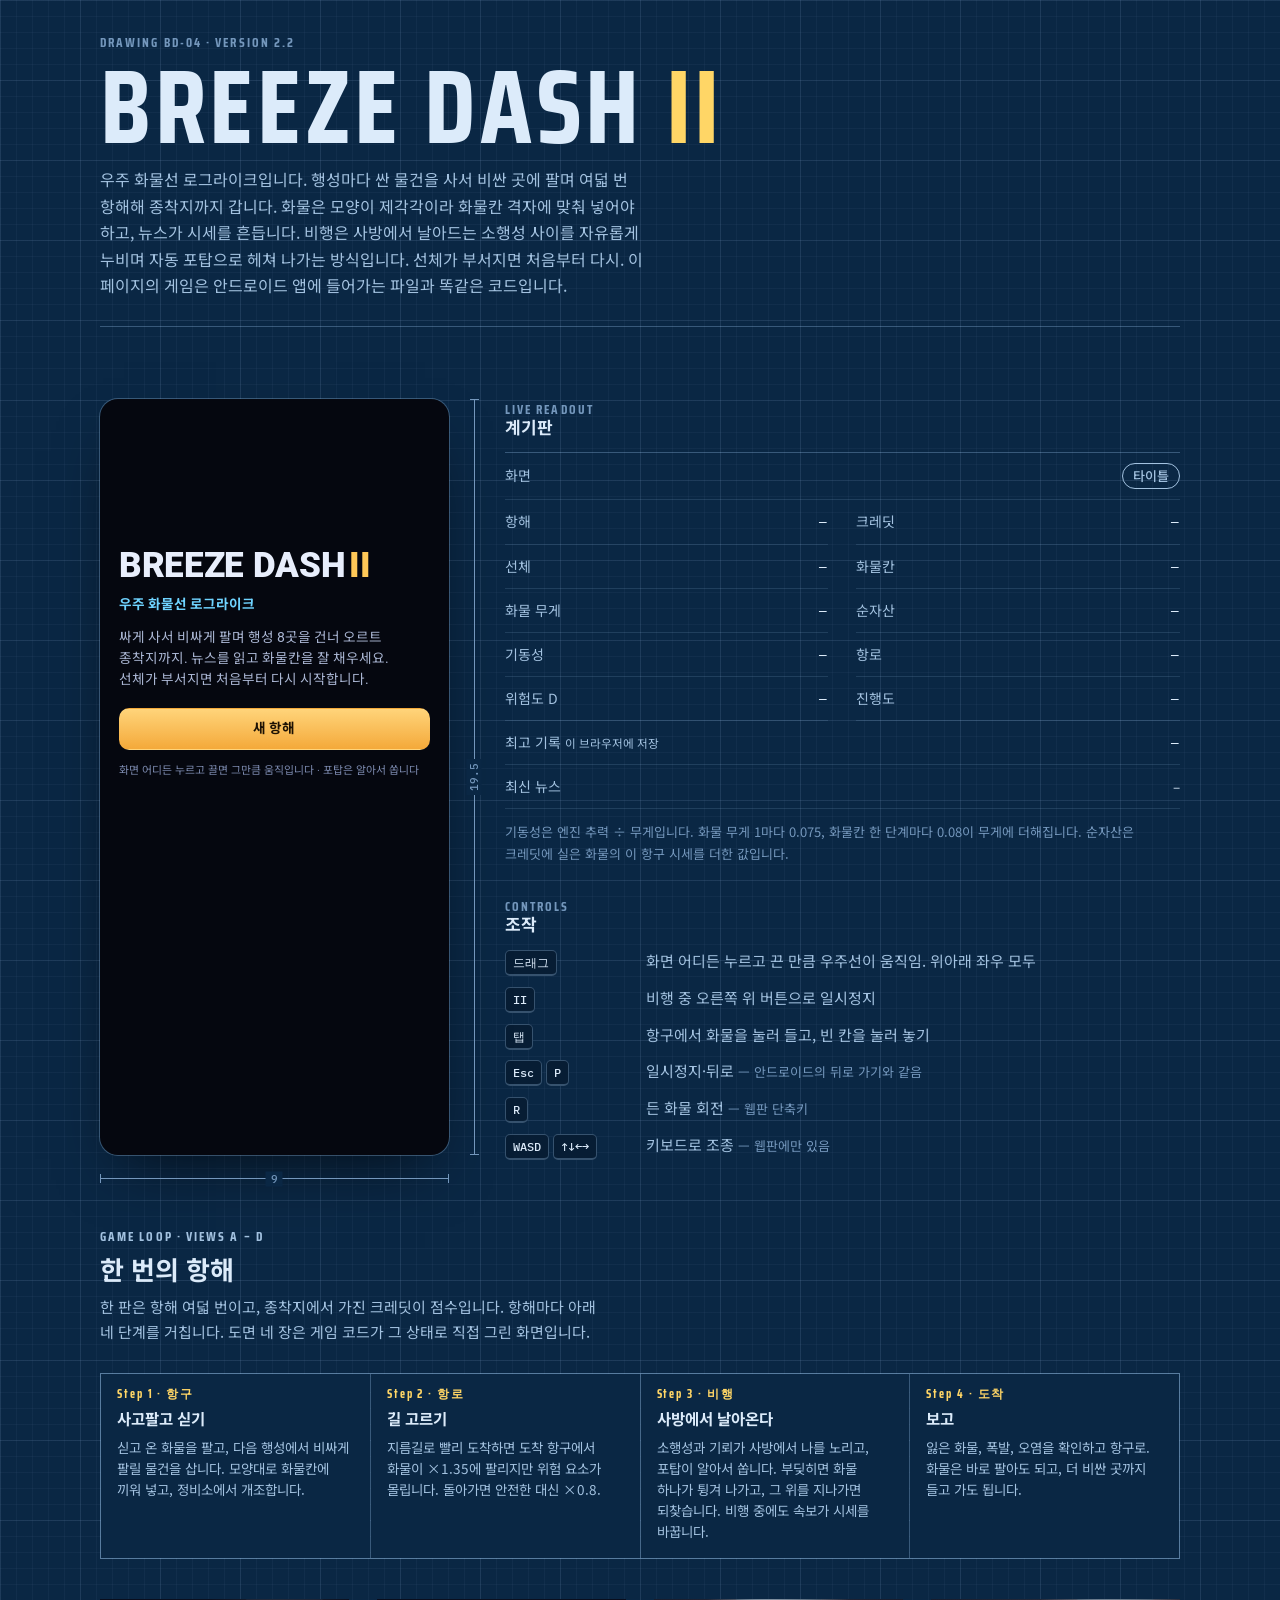
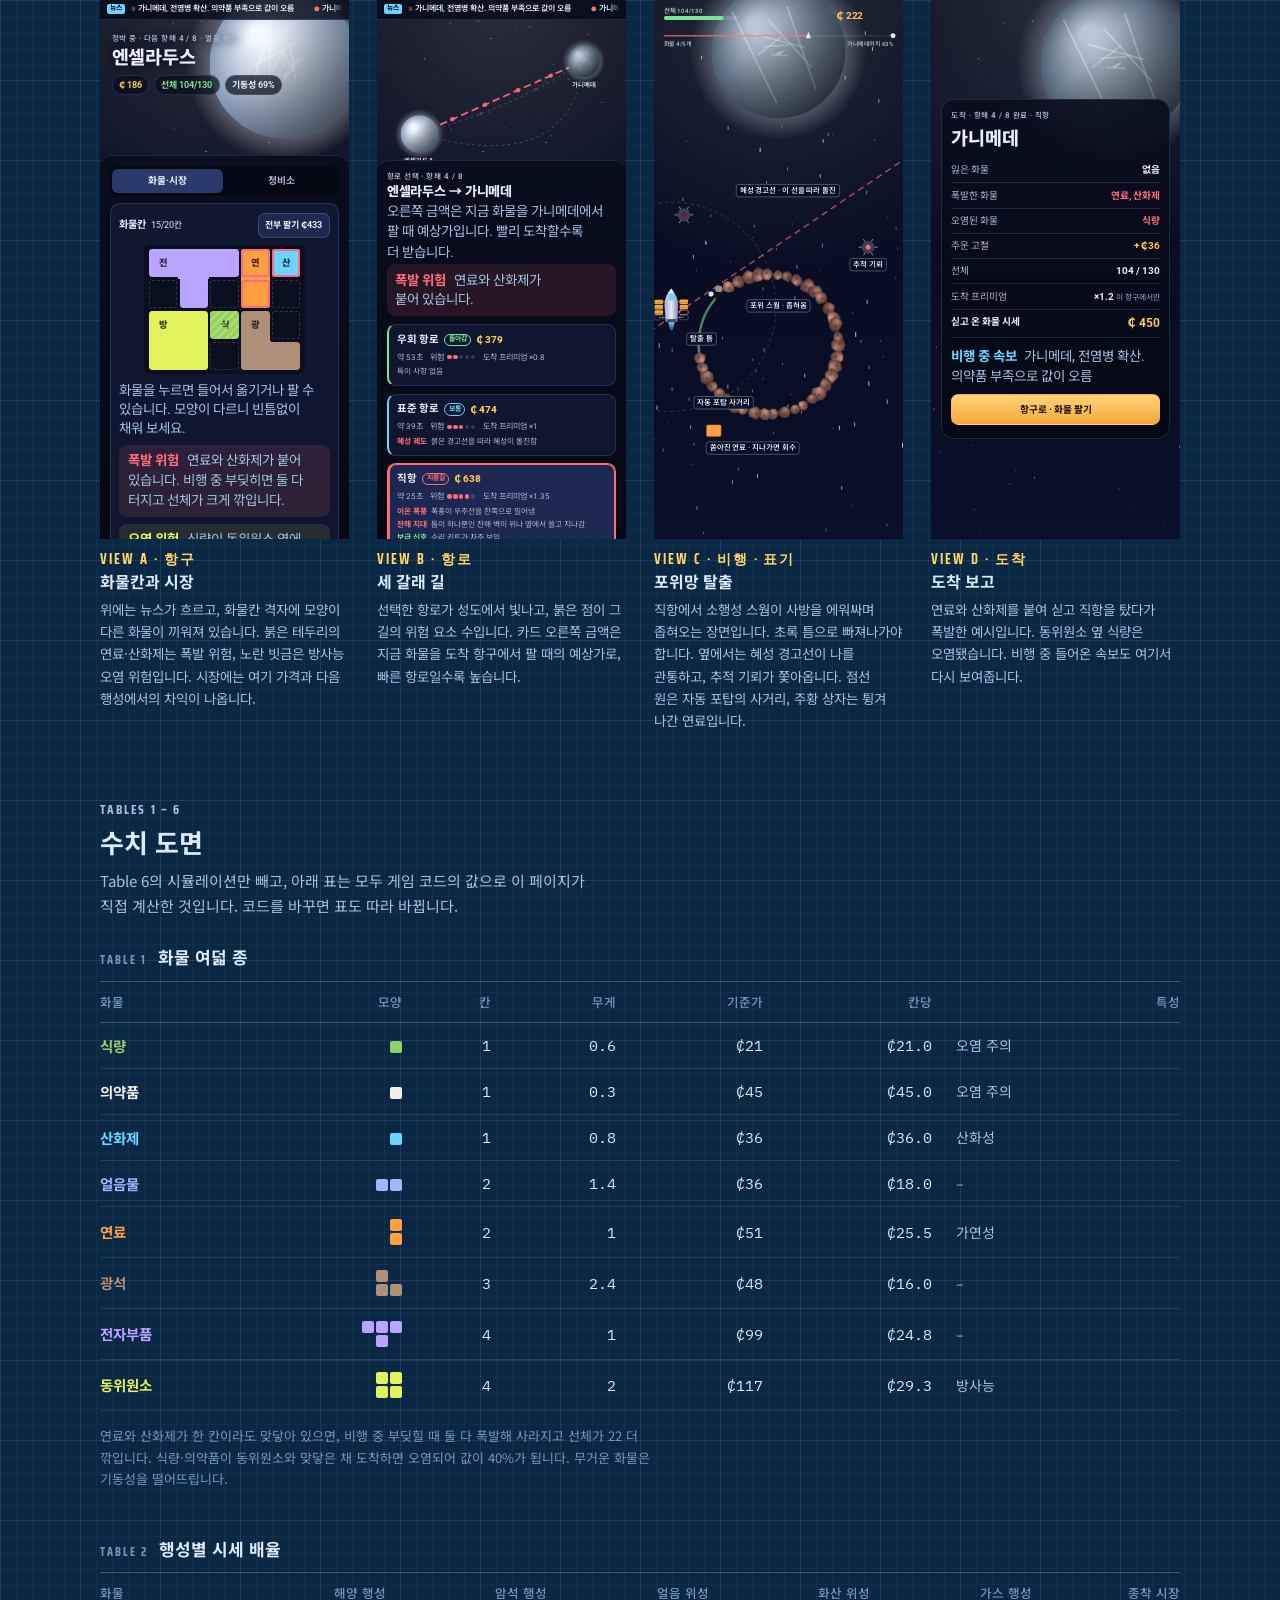
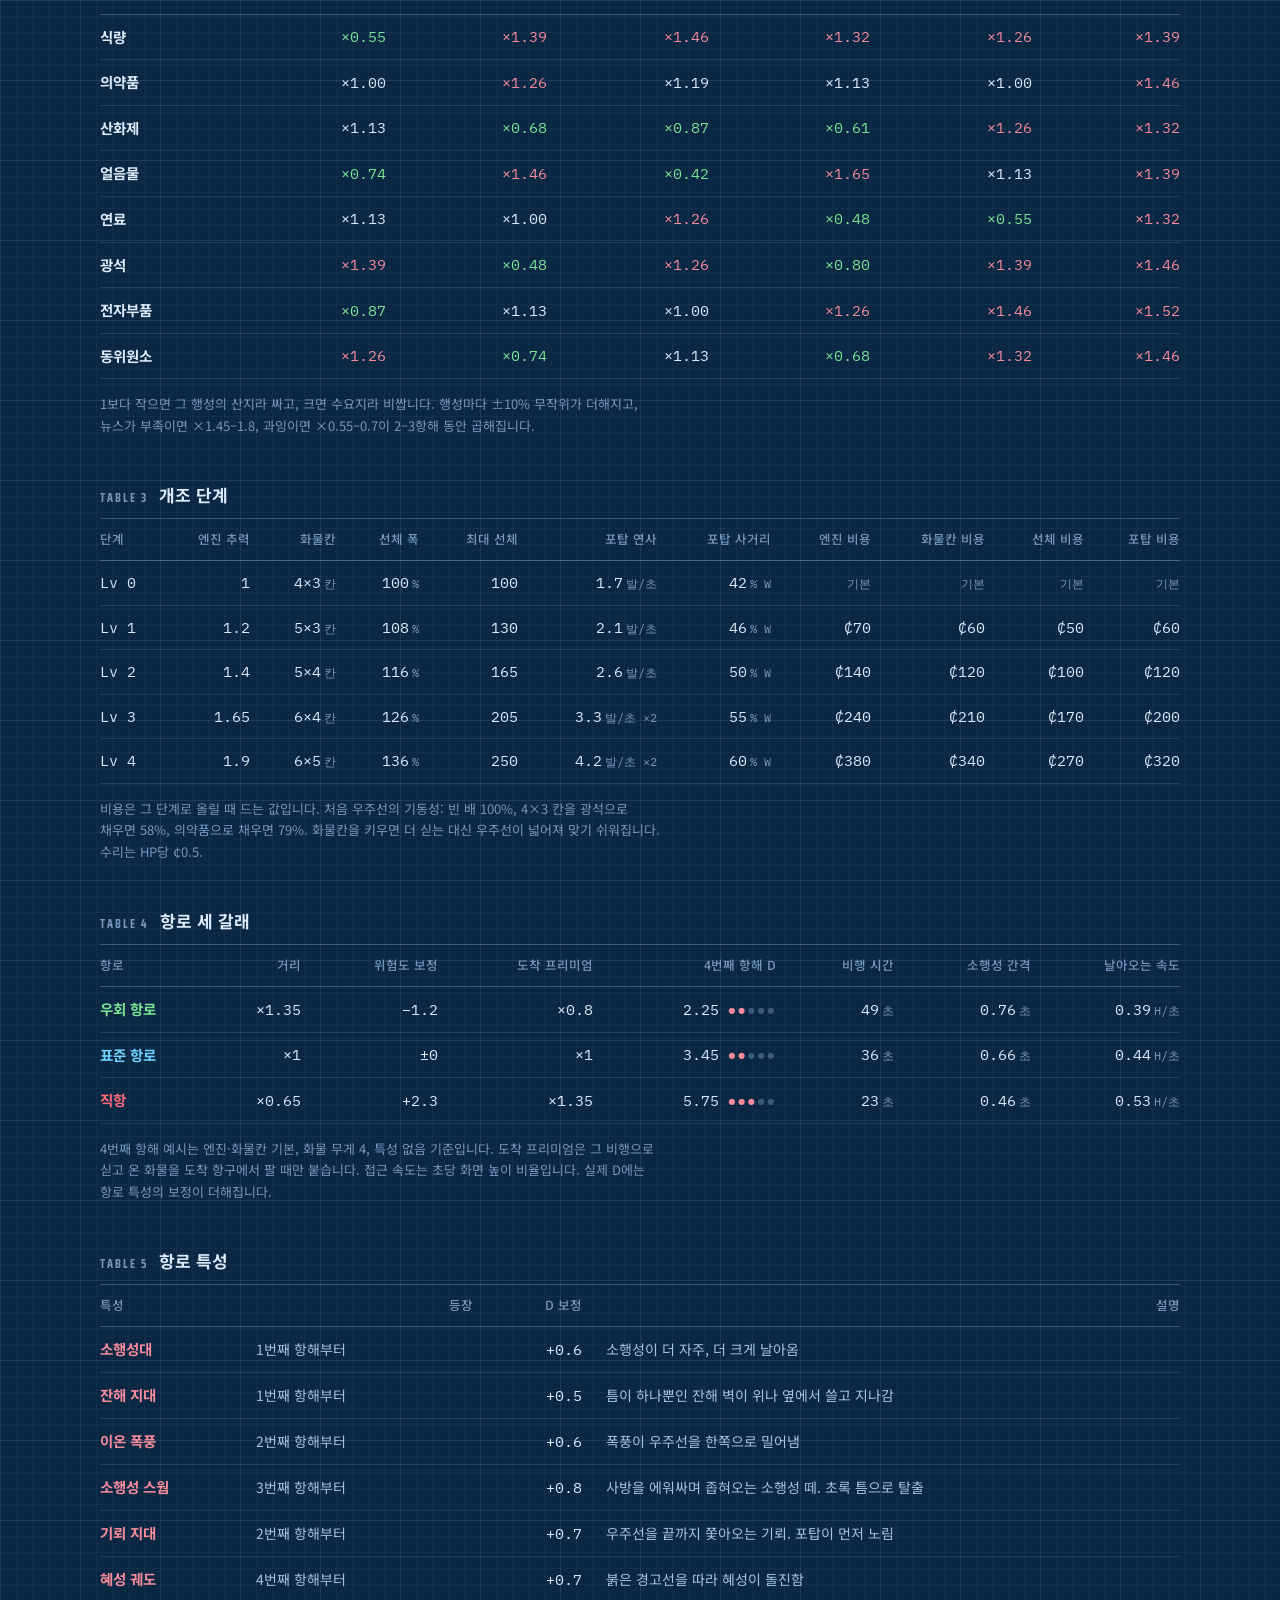
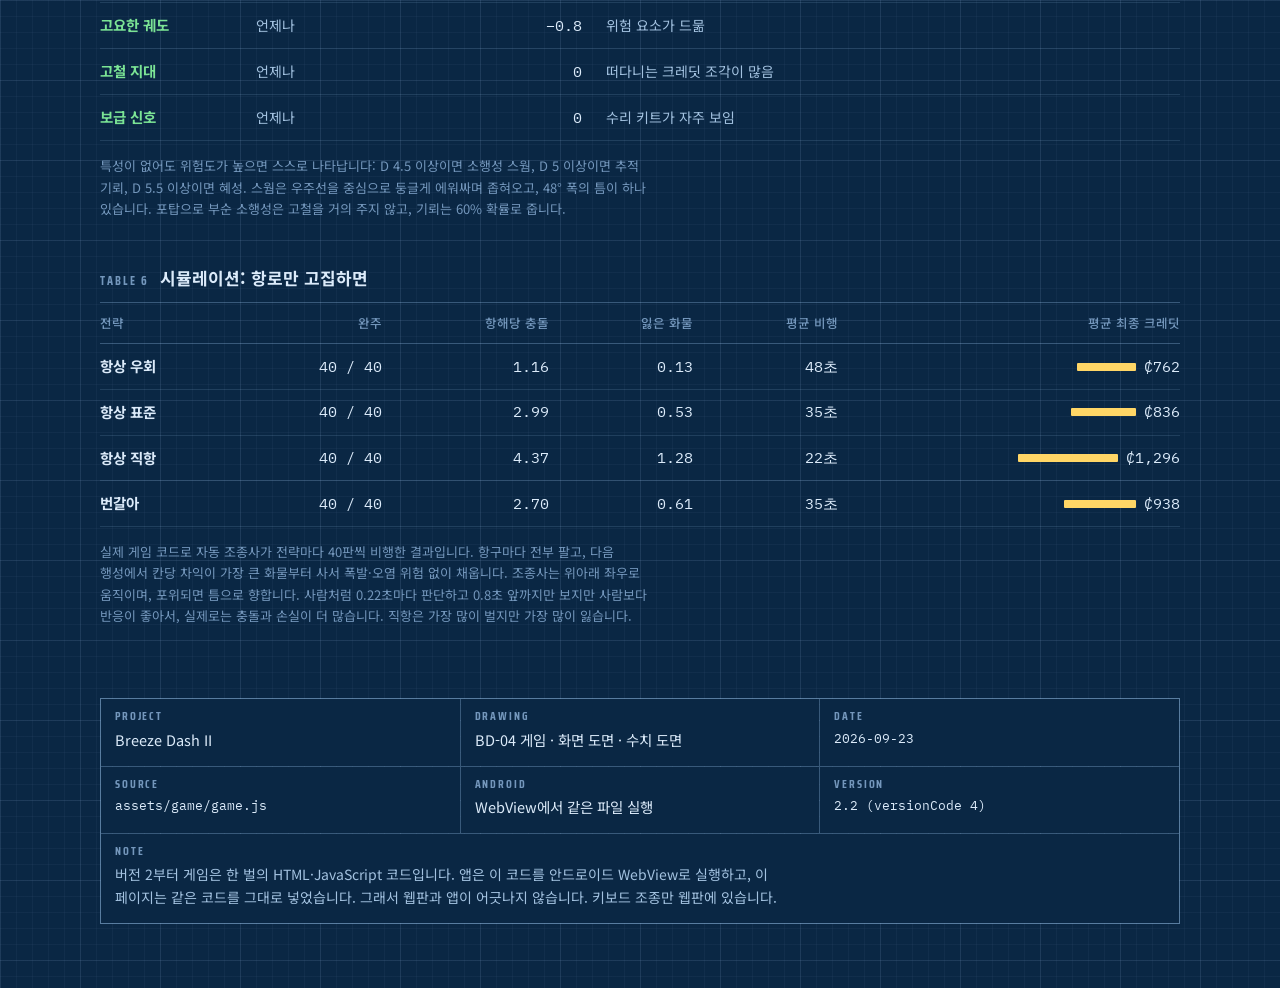
==== commit f2a10cab: "Breeze Dash II 2.2: survivors-style flight The flight felt slow as a lane dodger, so it becomes a su" ====
--- a/docs/preview.html
+++ b/docs/preview.html
@@ -141,7 +141,8 @@
   .tables > * { min-width: 0; }
   .tables h3 { margin: 0 0 12px; font: 700 17px/1.3 var(--body); display: flex; gap: 12px; align-items: baseline; }
   .tables h3 .code { font-size: 12px; }
-  .up-table, .route-table { min-width: 640px; }
+  .up-table { min-width: 860px; }
+  .route-table { min-width: 640px; }
   .hz-table, .sim-table, .goods-table { min-width: 600px; }
   .mkt-table { min-width: 680px; }
   .gauge.headline output { font: 400 13.5px/1.45 var(--body); text-align: right; white-space: normal; }
@@ -353,6 +354,7 @@
 .bd-up-engine .bd-pips i.on { background: var(--bd-eng); }
 .bd-up-hold .bd-pips i.on { background: var(--bd-hold); }
 .bd-up-hull .bd-pips i.on { background: var(--bd-hull); }
+.bd-up-turret .bd-pips i.on { background: #bff0ff; }
 .bd-pips i.bad { background: var(--bd-bad); }
 .bd-up-repair .bd-row { gap: 0.4em; }
 
@@ -478,9 +480,9 @@
 
 <main class="sheet">
   <header class="masthead">
-    <p class="code">Drawing BD-03 · Version 2.1</p>
+    <p class="code">Drawing BD-04 · Version 2.2</p>
     <h1>Breeze Dash <span>II</span></h1>
-    <p class="lede">우주 화물선 로그라이크입니다. 행성마다 싼 물건을 사서 비싼 곳에 팔며 여덟 번 항해해 종착지까지 갑니다. 화물은 모양이 제각각이라 화물칸 격자에 맞춰 넣어야 하고, 뉴스가 시세를 흔듭니다. 선체가 부서지면 처음부터 다시. 이 페이지의 게임은 안드로이드 앱에 들어가는 파일과 똑같은 코드입니다.</p>
+    <p class="lede">우주 화물선 로그라이크입니다. 행성마다 싼 물건을 사서 비싼 곳에 팔며 여덟 번 항해해 종착지까지 갑니다. 화물은 모양이 제각각이라 화물칸 격자에 맞춰 넣어야 하고, 뉴스가 시세를 흔듭니다. 비행은 사방에서 날아드는 소행성 사이를 자유롭게 누비며 자동 포탑으로 헤쳐 나가는 방식입니다. 선체가 부서지면 처음부터 다시. 이 페이지의 게임은 안드로이드 앱에 들어가는 파일과 똑같은 코드입니다.</p>
   </header>
 
   <section class="play" aria-labelledby="play-title">
@@ -515,12 +517,12 @@
         <p class="code">Controls</p>
         <h3>조작</h3>
         <ul class="controls">
-          <li><span><kbd>드래그</kbd></span><span>우주선을 손가락 위치로 이동</span></li>
+          <li><span><kbd>드래그</kbd></span><span>화면 어디든 누르고 끈 만큼 우주선이 움직임. 위아래 좌우 모두</span></li>
           <li><span><kbd>II</kbd></span><span>비행 중 오른쪽 위 버튼으로 일시정지</span></li>
           <li><span><kbd>탭</kbd></span><span>항구에서 화물을 눌러 들고, 빈 칸을 눌러 놓기</span></li>
           <li><span><kbd>Esc</kbd> <kbd>P</kbd></span><span>일시정지·뒤로 <span class="web">— 안드로이드의 뒤로 가기와 같음</span></span></li>
           <li><span><kbd>R</kbd></span><span>든 화물 회전 <span class="web">— 웹판 단축키</span></span></li>
-          <li><span><kbd>←</kbd> <kbd>→</kbd></span><span>키보드로 조종 <span class="web">— 웹판에만 있음</span></span></li>
+          <li><span><kbd>WASD</kbd> <kbd>↑↓←→</kbd></span><span>키보드로 조종 <span class="web">— 웹판에만 있음</span></span></li>
         </ul>
       </div>
     </div>
@@ -534,8 +536,8 @@
     </div>
     <div class="loop">
       <div><span class="step">Step 1 · 항구</span><b>사고팔고 싣기</b><p>싣고 온 화물을 팔고, 다음 행성에서 비싸게 팔릴 물건을 삽니다. 모양대로 화물칸에 끼워 넣고, 정비소에서 개조합니다.</p></div>
-      <div><span class="step">Step 2 · 항로</span><b>길 고르기</b><p>지름길로 빨리 도착하면 도착 항구에서 화물이 ×1.3에 팔리지만 위험 요소가 몰립니다. 돌아가면 안전한 대신 ×0.85.</p></div>
-      <div><span class="step">Step 3 · 비행</span><b>피하며 건너기</b><p>부딪히면 화물 하나가 쏟아지고, 받으면 되찾습니다. 연료와 산화제를 붙여 실었다면 폭발합니다. 비행 중에도 속보가 시세를 바꿉니다.</p></div>
+      <div><span class="step">Step 2 · 항로</span><b>길 고르기</b><p>지름길로 빨리 도착하면 도착 항구에서 화물이 ×1.35에 팔리지만 위험 요소가 몰립니다. 돌아가면 안전한 대신 ×0.8.</p></div>
+      <div><span class="step">Step 3 · 비행</span><b>사방에서 날아온다</b><p>소행성과 기뢰가 사방에서 나를 노리고, 포탑이 알아서 쏩니다. 부딪히면 화물 하나가 튕겨 나가고, 그 위를 지나가면 되찾습니다. 비행 중에도 속보가 시세를 바꿉니다.</p></div>
       <div><span class="step">Step 4 · 도착</span><b>보고</b><p>잃은 화물, 폭발, 오염을 확인하고 항구로. 화물은 바로 팔아도 되고, 더 비싼 곳까지 들고 가도 됩니다.</p></div>
     </div>
     <div class="views">
@@ -548,8 +550,8 @@
         <figcaption><span class="tag">View B · 항로</span><h3>세 갈래 길</h3><p>선택한 항로가 성도에서 빛나고, 붉은 점이 그 길의 위험 요소 수입니다. 카드 오른쪽 금액은 지금 화물을 도착 항구에서 팔 때의 예상가로, 빠른 항로일수록 높습니다.</p></figcaption>
       </figure>
       <figure class="view">
-        <div class="frame" id="scene-flight" role="img" aria-label="비행 화면: 소행성 스웜의 안전 통로와 혜성 경고선 표기"></div>
-        <figcaption><span class="tag">View C · 비행 · 표기</span><h3>스웜, 혜성, 쏟아진 화물</h3><p>직항에서 소행성 스웜을 통과하는 장면입니다. 스웜에는 항상 빈 통로가 있고, 혜성은 붉은 경고선이 먼저 뜹니다. 주황 상자는 쏟아진 연료로, 받으면 화물칸의 원래 자리로 돌아갑니다.</p></figcaption>
+        <div class="frame" id="scene-flight" role="img" aria-label="비행 화면: 포위 스웜의 탈출 틈, 혜성 경고선, 포탑 사거리, 추적 기뢰 표기"></div>
+        <figcaption><span class="tag">View C · 비행 · 표기</span><h3>포위망 탈출</h3><p>직항에서 소행성 스웜이 사방을 에워싸며 좁혀오는 장면입니다. 초록 틈으로 빠져나가야 합니다. 옆에서는 혜성 경고선이 나를 관통하고, 추적 기뢰가 쫓아옵니다. 점선 원은 자동 포탑의 사거리, 주황 상자는 튕겨 나간 연료입니다.</p></figcaption>
       </figure>
       <figure class="view">
         <div class="frame" id="scene-arrival" role="img" aria-label="도착 보고 화면"></div>
@@ -577,12 +579,12 @@
       </div>
       <div>
         <h3><span class="code">Table 3</span>개조 단계</h3>
-        <div class="table-wrap"><table class="up-table"><thead><tr><th scope="col">단계</th><th scope="col">엔진 추력</th><th scope="col">화물칸</th><th scope="col">선체 폭</th><th scope="col">최대 선체</th><th scope="col">엔진 비용</th><th scope="col">화물칸 비용</th><th scope="col">선체 비용</th></tr></thead><tbody id="t-up"></tbody></table></div>
+        <div class="table-wrap"><table class="up-table"><thead><tr><th scope="col">단계</th><th scope="col">엔진 추력</th><th scope="col">화물칸</th><th scope="col">선체 폭</th><th scope="col">최대 선체</th><th scope="col">포탑 연사</th><th scope="col">포탑 사거리</th><th scope="col">엔진 비용</th><th scope="col">화물칸 비용</th><th scope="col">선체 비용</th><th scope="col">포탑 비용</th></tr></thead><tbody id="t-up"></tbody></table></div>
         <p class="table-note" id="t-up-note"></p>
       </div>
       <div>
         <h3><span class="code">Table 4</span>항로 세 갈래</h3>
-        <div class="table-wrap"><table class="route-table"><thead><tr><th scope="col">항로</th><th scope="col">거리</th><th scope="col">위험도 보정</th><th scope="col">도착 프리미엄</th><th scope="col">4번째 항해 D</th><th scope="col">비행 시간</th><th scope="col">소행성 간격</th><th scope="col">접근 속도</th></tr></thead><tbody id="t-route"></tbody></table></div>
+        <div class="table-wrap"><table class="route-table"><thead><tr><th scope="col">항로</th><th scope="col">거리</th><th scope="col">위험도 보정</th><th scope="col">도착 프리미엄</th><th scope="col">4번째 항해 D</th><th scope="col">비행 시간</th><th scope="col">소행성 간격</th><th scope="col">날아오는 속도</th></tr></thead><tbody id="t-route"></tbody></table></div>
         <p class="table-note">4번째 항해 예시는 엔진·화물칸 기본, 화물 무게 4, 특성 없음 기준입니다. 도착 프리미엄은 그 비행으로 싣고 온 화물을 도착 항구에서 팔 때만 붙습니다. 접근 속도는 초당 화면 높이 비율입니다. 실제 D에는 항로 특성의 보정이 더해집니다.</p>
       </div>
       <div>
@@ -593,23 +595,23 @@
       <div>
         <h3><span class="code">Table 6</span>시뮬레이션: 항로만 고집하면</h3>
         <div class="table-wrap"><table class="sim-table"><thead><tr><th scope="col">전략</th><th scope="col">완주</th><th scope="col">항해당 충돌</th><th scope="col">잃은 화물</th><th scope="col">평균 비행</th><th scope="col">평균 최종 크레딧</th></tr></thead><tbody>
-          <tr><td><b class="name">항상 우회</b></td><td>40 / 40</td><td>0.61</td><td>0.25</td><td>47초</td><td><span class="bar" style="width:39px"></span>₵880</td></tr>
-          <tr><td><b class="name">항상 표준</b></td><td>40 / 40</td><td>1.68</td><td>0.76</td><td>34초</td><td><span class="bar" style="width:54px"></span>₵1,216</td></tr>
-          <tr><td><b class="name">항상 직항</b></td><td>40 / 40</td><td>2.48</td><td>1.41</td><td>22초</td><td><span class="bar" style="width:100px"></span>₵2,251</td></tr>
-          <tr><td><b class="name">번갈아</b></td><td>40 / 40</td><td>1.54</td><td>0.78</td><td>34초</td><td><span class="bar" style="width:56px"></span>₵1,268</td></tr>
+          <tr><td><b class="name">항상 우회</b></td><td>40 / 40</td><td>1.16</td><td>0.13</td><td>48초</td><td><span class="bar" style="width:59px"></span>₵762</td></tr>
+          <tr><td><b class="name">항상 표준</b></td><td>40 / 40</td><td>2.99</td><td>0.53</td><td>35초</td><td><span class="bar" style="width:65px"></span>₵836</td></tr>
+          <tr><td><b class="name">항상 직항</b></td><td>40 / 40</td><td>4.37</td><td>1.28</td><td>22초</td><td><span class="bar" style="width:100px"></span>₵1,296</td></tr>
+          <tr><td><b class="name">번갈아</b></td><td>40 / 40</td><td>2.70</td><td>0.61</td><td>35초</td><td><span class="bar" style="width:72px"></span>₵938</td></tr>
         </tbody></table></div>
-        <p class="table-note">실제 게임 코드로 자동 조종사가 전략마다 40판씩 비행한 결과입니다. 항구마다 전부 팔고, 다음 행성에서 칸당 차익이 가장 큰 화물부터 사서 폭발·오염 위험 없이 채웁니다. 조종사는 사람처럼 0.22초마다 판단하고 0.8초 앞까지만 보지만 사람보다 반응이 좋아서, 실제로는 충돌과 손실이 더 많습니다. 직항은 가장 많이 벌지만 가장 많이 잃습니다.</p>
+        <p class="table-note">실제 게임 코드로 자동 조종사가 전략마다 40판씩 비행한 결과입니다. 항구마다 전부 팔고, 다음 행성에서 칸당 차익이 가장 큰 화물부터 사서 폭발·오염 위험 없이 채웁니다. 조종사는 위아래 좌우로 움직이며, 포위되면 틈으로 향합니다. 사람처럼 0.22초마다 판단하고 0.8초 앞까지만 보지만 사람보다 반응이 좋아서, 실제로는 충돌과 손실이 더 많습니다. 직항은 가장 많이 벌지만 가장 많이 잃습니다.</p>
       </div>
     </div>
   </section>
 
   <footer class="titleblock" aria-label="도면 정보">
     <div><span class="k">Project</span><span class="v">Breeze Dash II</span></div>
-    <div><span class="k">Drawing</span><span class="v">BD-03 게임 · 화면 도면 · 수치 도면</span></div>
+    <div><span class="k">Drawing</span><span class="v">BD-04 게임 · 화면 도면 · 수치 도면</span></div>
     <div><span class="k">Date</span><span class="v mono">2026-09-23</span></div>
     <div><span class="k">Source</span><span class="v mono">assets/game/game.js</span></div>
     <div><span class="k">Android</span><span class="v">WebView에서 같은 파일 실행</span></div>
-    <div><span class="k">Version</span><span class="v mono">2.1 (versionCode 3)</span></div>
+    <div><span class="k">Version</span><span class="v mono">2.2 (versionCode 4)</span></div>
     <div class="note"><span class="k">Note</span><span class="v">버전 2부터 게임은 한 벌의 HTML·JavaScript 코드입니다. 앱은 이 코드를 안드로이드 WebView로 실행하고, 이 페이지는 같은 코드를 그대로 넣었습니다. 그래서 웹판과 앱이 어긋나지 않습니다. 키보드 조종만 웹판에 있습니다.</span></div>
   </footer>
 </main>
@@ -672,9 +674,11 @@
     // The hold is a grid. A bigger hold carries more but widens the ship.
     hold: { grid: [[4, 3], [5, 3], [5, 4], [6, 4], [6, 5]], pods: [4, 6, 8, 11, 14], width: [1.0, 1.08, 1.16, 1.26, 1.36], cost: [60, 120, 210, 340] },
     hull: { max: [100, 130, 165, 205, 250], cost: [50, 100, 170, 270] },
+    // Auto-turret: seconds between shots and reach as a fraction of screen width; twin shots from Lv 3.
+    turret: { every: [0.6, 0.48, 0.38, 0.3, 0.24], range: [0.42, 0.46, 0.5, 0.55, 0.6], cost: [60, 120, 200, 320] },
     repairPerHp: 0.5,
     mass: { base: 1, perHoldLevel: 0.08, perWeight: 0.075 },
-    lateral: 1.9,              // max sideways speed at agility 1, in screen widths per second
+    lateral: 1.9,              // max ship speed at agility 1, in screen widths per second
     baseTrip: 30,              // seconds to fly route distance 1.0 at agility 1
     shipW: 0.12,
     shipLen: 0.15,
@@ -688,22 +692,23 @@
   // Routes trade time for danger. Faster arrival earns a premium on the cargo
   // sold at the port you land at.
   const ROUTES = [
-    { id: 'detour', name: '우회 항로', tag: '돌아감', dist: 1.35, danger: -1.2, pay: 0.85, color: '#7BE495' },
+    { id: 'detour', name: '우회 항로', tag: '돌아감', dist: 1.35, danger: -1.2, pay: 0.8, color: '#7BE495' },
     { id: 'standard', name: '표준 항로', tag: '보통', dist: 1.0, danger: 0, pay: 1.0, color: '#6FD3FF' },
-    { id: 'direct', name: '직항', tag: '지름길', dist: 0.65, danger: 2.3, pay: 1.3, color: '#FF6B7A' },
+    { id: 'direct', name: '직항', tag: '지름길', dist: 0.65, danger: 2.3, pay: 1.35, color: '#FF6B7A' },
   ];
 
   const MODS = {
     belt: { name: '소행성대', desc: '소행성이 더 자주, 더 크게 날아옴', danger: 0.6, hazard: true, from: 0 },
-    debris: { name: '잔해 지대', desc: '틈이 하나뿐인 잔해 벽이 막아섬', danger: 0.5, hazard: true, from: 0 },
-    ion: { name: '이온 폭풍', desc: '옆바람이 우주선을 한쪽으로 밀어냄', danger: 0.6, hazard: true, from: 1 },
-    swarm: { name: '소행성 스웜', desc: '빽빽한 소행성 떼. 빈 통로를 따라갈 것', danger: 0.8, hazard: true, from: 2 },
-    comet: { name: '혜성 궤도', desc: '붉은 경고선이 뜬 뒤 혜성이 내리꽂힘', danger: 0.7, hazard: true, from: 3 },
+    debris: { name: '잔해 지대', desc: '틈이 하나뿐인 잔해 벽이 위나 옆에서 쓸고 지나감', danger: 0.5, hazard: true, from: 0 },
+    ion: { name: '이온 폭풍', desc: '폭풍이 우주선을 한쪽으로 밀어냄', danger: 0.6, hazard: true, from: 1 },
+    swarm: { name: '소행성 스웜', desc: '사방을 에워싸며 좁혀오는 소행성 떼. 초록 틈으로 탈출', danger: 0.8, hazard: true, from: 2 },
+    mines: { name: '기뢰 지대', desc: '우주선을 끝까지 쫓아오는 기뢰. 포탑이 먼저 노림', danger: 0.7, hazard: true, from: 1 },
+    comet: { name: '혜성 궤도', desc: '붉은 경고선을 따라 혜성이 돌진함', danger: 0.7, hazard: true, from: 3 },
     calm: { name: '고요한 궤도', desc: '위험 요소가 드묾', danger: -0.8, hazard: false },
     scrap: { name: '고철 지대', desc: '떠다니는 크레딧 조각이 많음', danger: 0, hazard: false },
     supply: { name: '보급 신호', desc: '수리 키트가 자주 보임', danger: 0, hazard: false },
   };
-  const HAZARD_MODS = ['belt', 'debris', 'ion', 'swarm', 'comet'];
+  const HAZARD_MODS = ['belt', 'debris', 'ion', 'mines', 'swarm', 'comet'];
   const LOOT_MODS = ['scrap', 'supply'];
 
   // ------------------------------------------------------------------ goods
@@ -904,9 +909,9 @@
       return Object.assign({}, p, { noise });
     });
     const run = {
-      v: 3, seed: seed >>> 0, stage: 0,
+      v: 4, seed: seed >>> 0, stage: 0,
       credits: BAL.startCredits,
-      lv: { engine: 0, hold: 0, hull: 0 },
+      lv: { engine: 0, hold: 0, hull: 0, turret: 0 },
       hull: BAL.hull.max[0],
       hold: [], nextId: 1,
       planets, routes: null, routesFor: -1, routeSel: 1,
@@ -942,16 +947,17 @@
   function hazardPlan(D, mods) {
     const has = (m) => mods.indexOf(m) >= 0;
     return {
-      speed: 0.28 + 0.042 * D,                                   // hazard approach, screen heights per second
-      rockEvery: Math.max(0.22, 1.3 - 0.115 * D) * (has('belt') ? 0.65 : 1) * (has('calm') ? 1.5 : 1),
-      rockSize: [0.035, 0.07 + (has('belt') ? 0.03 : 0)],
-      swarmEvery: has('swarm') ? Math.max(8, 17 - D) : D >= 4.5 ? 20 : 0,
+      speed: 0.30 + 0.04 * D,                                    // hazard speed, screen heights per second
+      rockEvery: Math.max(0.16, 0.95 - 0.085 * D) * (has('belt') ? 0.65 : 1) * (has('calm') ? 1.5 : 1),
+      rockSize: [0.03, 0.065 + (has('belt') ? 0.03 : 0)],
+      swarmEvery: has('swarm') ? Math.max(9, 18 - D) : D >= 4.5 ? 22 : 0,
       cometEvery: has('comet') ? Math.max(2.8, 8 - 0.5 * D) : D >= 5.5 ? 9 : 0,
       wallEvery: has('debris') ? Math.max(3.5, 7 - 0.3 * D) : 0,
+      mineEvery: has('mines') ? Math.max(2.2, 6 - 0.4 * D) : D >= 5 ? 8 : 0,
       ion: has('ion'),
-      // Scrap is paid per flight, not per second, and rises with danger:
+      // Floating scrap is counted per flight, not per second, and rises with danger:
       // otherwise the long, safe detour out-earns everything by loitering.
-      scrapCount: (2 + 0.8 * D) * (has('scrap') ? 1.8 : 1),
+      scrapCount: (1.5 + 0.5 * D) * (has('scrap') ? 1.8 : 1),
       repairEvery: has('supply') ? 7 : 16,
     };
   }
@@ -959,6 +965,15 @@
   // ------------------------------------------------------------------ flight
   const W = 1000; // logical width; height follows the screen's aspect ratio
 
+  const turretStats = (lv) => ({
+    every: BAL.turret.every[lv], range: BAL.turret.range[lv] * W, barrels: lv >= 3 ? 2 : 1,
+  });
+  const angDist = (a, b) => Math.abs(((a - b + Math.PI * 3) % TAU) - Math.PI);
+
+  /**
+   * One flight between planets, survivors-style: the ship moves freely in 2D,
+   * hazards come at it from every edge, and a turret shoots on its own.
+   */
   class Flight {
     constructor(run, route, seed) {
       this.run = run;
@@ -970,8 +985,10 @@
       this.newsDone = false;
       this.scrap = 0;
       this.hits = 0;
+      this.kills = 0;
       this.stats = shipStats(run.lv, holdWeight(run.hold));
       this.plan = hazardPlan(this.route.D, this.route.mods);
+      this.gun = turretStats(run.lv.turret || 0);
       this.trip = tripSeconds(this.route, this.stats);
       this.rng = mulberry32(seed);
       this.H = 2100;
@@ -981,28 +998,32 @@
       this.endT = 0;
       this.done = false;
       this.spawning = true;
-      this.shipX = W / 2; this.targetX = W / 2; this.vx = 0; this.bank = 0;
-      this.shipLift = 0;
-      this.rocks = []; this.walls = []; this.comets = []; this.cometWarns = [];
-      this.pickups = []; this.particles = []; this.lanes = [];
-      this.laneW = 0;
-      this.wind = 0;
-      this.ion = { phase: 'calm', t: 5, dir: 1, total: 1 };
+      this.x = W / 2; this.y = this.H * 0.7;
+      this.vx = 0; this.vy = 0;
+      this.tx = this.x; this.ty = this.y;
+      this.bank = 0;
+      this.rocks = []; this.mines = []; this.comets = []; this.cometWarns = []; this.walls = [];
+      this.pickups = []; this.particles = []; this.shots = [];
+      this.ring = null;
+      this.wind = { x: 0, y: 0 };
+      this.ion = { phase: 'calm', t: 5, ax: 1, ay: 0, total: 1 };
       this.swarmWarn = 0; this.swarmUntil = 0;
       this.invuln = 0; this.shake = 0;
       this.warning = null;
       this.gain = null;
+      this.fireT = 0.6;
       const p = this.plan;
       this.timers = {
-        rock: 0.6,
+        rock: 0.5,
         swarm: p.swarmEvery ? p.swarmEvery * 0.35 + 2 : Infinity,
         comet: p.cometEvery ? p.cometEvery * 0.6 : Infinity,
         wall: p.wallEvery ? p.wallEvery * 0.5 : Infinity,
+        mine: p.mineEvery ? p.mineEvery * 0.5 : Infinity,
         scrap: 1.5,
         repair: p.repairEvery * 0.6,
       };
-      // Spread this flight's scrap evenly over its hazardous middle section.
-      this.scrapEvery = Math.max(1.2, (this.trip - 5.7) / p.scrapCount);
+      // Spread this flight's floating scrap evenly over its hazardous middle.
+      this.scrapEvery = Math.max(1.2, (this.trip - 5.2) / p.scrapCount);
       if (holdHazards(run.hold).explosive.length) this.warn('폭발 위험 화물 적재 중', 2.4, 'warn');
     }
 
@@ -1017,18 +1038,24 @@
     }
     get shipW() { return W * BAL.shipW * this.stats.widthScale; }
     get shipH() { return W * BAL.shipLen; }
-    get shipY() { return this.H * BAL.shipY - this.shipLift; }
-    get hitHW() { return this.shipW * 0.38; }
-    get hitHH() { return this.shipH * 0.36; }
+    get hitR() { return this.shipW * 0.36; }
     get speed() { return this.H * this.plan.speed; }
+    get shipX() { return this.x; }
+    get shipY() { return this.y; }
+    ringRadius() { return this.ring ? this.ring.R - this.ring.v * (this.t - this.ring.t0) : 0; }
 
     setAspect(aspect) {
       const H = Math.round(W * aspect);
       if (H === this.H) return;
       const k = H / this.H;
-      const scaleY = (list) => list.forEach((o) => { o.y *= k; });
-      [this.rocks, this.comets, this.pickups, this.particles, this.lanes].forEach(scaleY);
-      this.walls.forEach((w) => { w.y *= k; w.h *= k; });
+      for (const list of [this.rocks, this.mines, this.comets, this.pickups, this.particles, this.shots, this.cometWarns]) {
+        for (const o of list) o.y *= k;
+      }
+      for (const w of this.walls) {
+        if (w.o === 'h') { w.pos *= k; w.thick *= k; } else { w.gapStart *= k; w.gapEnd *= k; }
+      }
+      if (this.ring) this.ring.cy *= k;
+      this.y *= k; this.ty *= k;
       this.H = H;
     }
 
@@ -1038,16 +1065,7 @@
       if (dt <= 0 || this.done) return;
       this.t += dt;
       const V = this.speed;
-      const agi = this.stats.agility;
-
-      // Steering: the ship chases the finger, capped by its agility.
-      if (this.state !== 'dead') {
-        const vmax = W * BAL.lateral * agi;
-        const desired = clamp((this.targetX - this.shipX) * 9, -vmax, vmax);
-        this.vx += (desired - this.vx) * Math.min(1, dt * 10 * agi);
-        this.shipX = clamp(this.shipX + (this.vx + this.wind) * dt, this.shipW / 2, W - this.shipW / 2);
-        this.bank += (clamp(this.vx / vmax, -1, 1) - this.bank) * Math.min(1, dt * 8);
-      }
+      if (this.state !== 'dead') this.steer(dt);
 
       if (this.state === 'fly') {
         this.progress = Math.min(1, this.progress + dt / this.trip);
@@ -1059,17 +1077,18 @@
           this.news = makeEvent(this.run, this.rng, target);
           this.warn(`속보 · ${this.news.headline}`, 2.8, 'news');
         }
+        this.fire(dt);
         if (this.progress >= 1) {
           for (const q of this.pickups) if (q.piece) this.lostPieces.push(q.piece);
           this.pickups = this.pickups.filter((q) => !q.piece);
           this.state = 'arrive';
           this.endT = 0;
-          this.wind = 0;
+          this.wind = { x: 0, y: 0 };
           this.warning = null;
         }
       } else {
         this.endT += dt;
-        if (this.state === 'arrive') this.shipLift += dt * this.H * 0.35 * Math.min(1, this.endT);
+        if (this.state === 'arrive') { this.tx = W / 2; this.ty = -this.H; }
         if (this.endT > (this.state === 'arrive' ? 1.8 : 1.5)) this.done = true;
       }
 
@@ -1080,31 +1099,49 @@
       if (this.gain && (this.gain.t -= dt) <= 0) this.gain = null;
     }
 
+    /** The ship chases the steering target, capped by its agility. */
+    steer(dt) {
+      const agi = this.stats.agility;
+      const vmax = W * BAL.lateral * agi * (this.state === 'arrive' ? 1.6 : 1);
+      let dvx = (this.tx - this.x) * 9, dvy = (this.ty - this.y) * 9;
+      const m = Math.hypot(dvx, dvy);
+      if (m > vmax) { dvx *= vmax / m; dvy *= vmax / m; }
+      const k = Math.min(1, dt * 10 * agi);
+      this.vx += (dvx - this.vx) * k;
+      this.vy += (dvy - this.vy) * k;
+      this.x += (this.vx + this.wind.x) * dt;
+      this.y += (this.vy + this.wind.y) * dt;
+      this.x = clamp(this.x, this.shipW / 2, W - this.shipW / 2);
+      if (this.state === 'fly') this.y = clamp(this.y, this.H * 0.17, this.H * 0.95 - this.shipH / 2);
+      this.bank += (clamp(this.vx / vmax, -1, 1) - this.bank) * Math.min(1, dt * 8);
+    }
+
     spawn(dt, V) {
       const p = this.plan, tm = this.timers, rng = this.rng;
       const timeLeft = (1 - this.progress) * this.trip;
-      const quiet = this.t < 2.5 || timeLeft < 3.2;
+      const quiet = this.t < 2 || timeLeft < 3.2;
       const swarmBusy = this.swarmWarn > 0 || this.t < this.swarmUntil;
 
       if (!quiet) {
         if ((tm.swarm -= dt) <= 0 && !swarmBusy && this.cometWarns.length === 0 && this.comets.length === 0) {
-          this.swarmWarn = 1.6;
-          this.warn('소행성 스웜 접근', 1.6);
+          this.swarmWarn = 1.8;
+          this.warn('소행성 스웜 포위', 1.8);
           tm.swarm = p.swarmEvery;
         }
         if (!swarmBusy) {
           if ((tm.rock -= dt) <= 0) { tm.rock = p.rockEvery * (0.75 + rng() * 0.5); this.spawnRock(V); }
           if ((tm.comet -= dt) <= 0) { tm.comet = p.cometEvery * (0.8 + rng() * 0.4); this.spawnCometWarn(); }
           if ((tm.wall -= dt) <= 0) { tm.wall = p.wallEvery * (0.85 + rng() * 0.3); this.spawnWall(V); }
+          if ((tm.mine -= dt) <= 0) { tm.mine = p.mineEvery * (0.8 + rng() * 0.4); this.spawnMine(V); }
         }
         if ((tm.scrap -= dt) <= 0) { tm.scrap = this.scrapEvery * (0.7 + rng() * 0.6); this.spawnPickup('scrap', V); }
         if ((tm.repair -= dt) <= 0) { tm.repair = p.repairEvery * (0.8 + rng() * 0.4); this.spawnPickup('repair', V); }
         this.updateIon(dt);
-      } else if (this.wind !== 0) {
-        this.wind *= Math.max(0, 1 - dt * 3);
-        if (Math.abs(this.wind) < 1) this.wind = 0;
-      }
-
+      } else if (this.wind.x || this.wind.y) {
+        this.wind.x *= Math.max(0, 1 - dt * 3);
+        this.wind.y *= Math.max(0, 1 - dt * 3);
+        if (Math.hypot(this.wind.x, this.wind.y) < 1) this.wind = { x: 0, y: 0 };
+      }
       if (this.swarmWarn > 0 && (this.swarmWarn -= dt) <= 0) this.spawnSwarm(V);
     }
 
@@ -1113,85 +1150,144 @@
       const ion = this.ion;
       ion.t -= dt;
       if (ion.phase === 'calm' && ion.t <= 0) {
-        ion.phase = 'warn'; ion.t = 1.2; ion.dir = this.rng() < 0.5 ? -1 : 1;
-        this.warn(`이온 폭풍 ${ion.dir > 0 ? '→' : '←'}`, 1.2, 'warn');
+        const a = this.rng() * TAU;
+        ion.phase = 'warn'; ion.t = 1.2; ion.ax = Math.cos(a); ion.ay = Math.sin(a) * 0.6;
+        const arrow = Math.abs(ion.ax) > Math.abs(ion.ay) ? (ion.ax > 0 ? '→' : '←') : (ion.ay > 0 ? '↓' : '↑');
+        this.warn(`이온 폭풍 ${arrow}`, 1.2, 'warn');
       } else if (ion.phase === 'warn' && ion.t <= 0) {
         ion.phase = 'gust'; ion.t = ion.total = 5;
       } else if (ion.phase === 'gust') {
-        const k = Math.sin(Math.PI * (1 - Math.max(0, ion.t) / ion.total));
-        this.wind = ion.dir * W * 0.42 * k;
-        if (ion.t <= 0) { ion.phase = 'calm'; ion.t = 4 + this.rng() * 3; this.wind = 0; }
-      }
-    }
-
-    makeRock(x, y, r, vx, vy, dmg, swarm) {
+        const k = Math.sin(Math.PI * (1 - Math.max(0, ion.t) / ion.total)) * W * 0.42;
+        this.wind = { x: ion.ax * k, y: ion.ay * k };
+        if (ion.t <= 0) { ion.phase = 'calm'; ion.t = 4 + this.rng() * 3; this.wind = { x: 0, y: 0 }; }
+      }
+    }
+
+    /** A point just off-screen, not too close to the ship. Mostly ahead (top). */
+    edgePoint(minDist) {
+      const rng = this.rng, H = this.H;
+      let pt = null;
+      for (let i = 0; i < 8; i++) {
+        const r = rng();
+        if (r < 0.5) pt = { x: rng() * W, y: -60 };
+        else if (r < 0.9) pt = { x: rng() < 0.5 ? -60 : W + 60, y: H * (0.05 + rng() * 0.75) };
+        else pt = { x: rng() * W, y: H + 60 };
+        if (Math.hypot(pt.x - this.x, pt.y - this.y) > minDist) break;
+      }
+      return pt;
+    }
+    /** Velocity from `from` toward the ship (give or take `spread`), plus forward drift. */
+    aimAt(from, speed, spread) {
       const rng = this.rng;
-      const n = 9;
+      const tx = this.x + (rng() - 0.5) * spread, ty = this.y + (rng() - 0.5) * spread;
+      const dx = tx - from.x, dy = ty - from.y, m = Math.hypot(dx, dy) || 1;
+      return { vx: (dx / m) * speed, vy: (dy / m) * speed + this.speed * 0.12 };
+    }
+
+    makeRock(x, y, r, vx, vy, dmg, swarm, hp) {
+      const rng = this.rng;
       const verts = [];
-      for (let i = 0; i < n; i++) verts.push(0.74 + rng() * 0.3);
-      return { x, y, r, vx, vy, dmg, swarm: !!swarm, verts, rot: rng() * TAU, spin: (rng() - 0.5) * 1.6, shade: rng() };
+      for (let i = 0; i < 9; i++) verts.push(0.74 + rng() * 0.3);
+      return { x, y, r, vx, vy, dmg, hp, swarm: !!swarm, verts, rot: rng() * TAU, spin: (rng() - 0.5) * 1.6, shade: rng() };
     }
 
     spawnRock(V) {
       const rng = this.rng, p = this.plan;
       const r = W * lerp(p.rockSize[0], p.rockSize[1], Math.pow(rng(), 1.5));
-      const x = rng() < 0.3 ? clamp(this.shipX + (rng() - 0.5) * W * 0.5, r, W - r) : rng() * W;
-      this.rocks.push(this.makeRock(x, -r - 10, r, (rng() - 0.5) * W * 0.06, V * (0.9 + rng() * 0.25), Math.round(8 + (r / W) * 200)));
-    }
-
+      const e = this.edgePoint(W * 0.55);
+      const v = this.aimAt(e, V * (0.8 + rng() * 0.4), W * 0.35);
+      const hp = r < W * 0.045 ? 1 : r < W * 0.07 ? 2 : 3;
+      this.rocks.push(this.makeRock(e.x, e.y, r, v.vx, v.vy, Math.round(6 + (r / W) * 170), false, hp));
+    }
+
+    /** A ring of rocks closing in on the ship, with one gap to escape through. */
     spawnSwarm(V) {
       const rng = this.rng;
-      const rows = 11, gapY = this.H * 0.045;
-      const laneW = Math.max(W * 0.24, this.hitHW * 2 * 2.1);
-      const lo = laneW / 2 + 12, hi = W - laneW / 2 - 12;
-      let c = clamp(W * (0.25 + rng() * 0.5), lo, hi);
-      this.laneW = laneW;
-      this.lanes = [];
-      for (let i = 0; i < rows; i++) {
-        c = clamp(c + (rng() - 0.5) * W * 0.09, lo, hi);
-        const y = -this.H * 0.04 - i * gapY;
-        this.lanes.push({ y, c, vy: V });
-        let x = rng() * W * 0.05;
-        while (x < W + 20) {
-          const r = W * (0.021 + rng() * 0.013);
-          if (Math.abs(x - c) > laneW / 2 + r) {
-            this.rocks.push(this.makeRock(x, y + (rng() - 0.5) * gapY * 0.4, r, 0, V, 10, true));
-          }
-          x += W * (0.062 + rng() * 0.03);
-        }
-      }
-      this.swarmUntil = this.t + (this.H * 0.04 + rows * gapY + this.shipY + this.shipH) / V + 0.3;
+      const cx = this.x, cy = this.y;
+      const R = Math.hypot(W, this.H) * 0.62;
+      const gap = rng() * TAU, gapHalf = 0.42;
+      const n = Math.round(28 + this.route.D * 2);
+      const v = V * 0.75;
+      for (let i = 0; i < n; i++) {
+        const a = (i / n) * TAU + rng() * 0.05;
+        if (angDist(a, gap) < gapHalf) continue;
+        const r = W * (0.022 + rng() * 0.012);
+        this.rocks.push(this.makeRock(cx + Math.cos(a) * R, cy + Math.sin(a) * R, r, -Math.cos(a) * v, -Math.sin(a) * v, 10, true, 1));
+      }
+      this.ring = { cx, cy, R, v, t0: this.t, gap, gapHalf };
+      this.swarmUntil = this.t + R / v + 0.6;
     }
 
     spawnCometWarn() {
-      const x = clamp(this.shipX + (this.rng() - 0.5) * W * 0.3, 40, W - 40);
-      this.cometWarns.push({ x, t: 1.1, total: 1.1 });
+      const e = this.edgePoint(W * 0.6);
+      const dx = this.x - e.x, dy = this.y - e.y, m = Math.hypot(dx, dy) || 1;
+      this.cometWarns.push({ x: e.x, y: e.y, dx: dx / m, dy: dy / m, t: 1.1, total: 1.1 });
       this.warn('혜성 경고', 1.1);
     }
 
     spawnWall(V) {
-      const gap = Math.max(W * 0.26, this.hitHW * 2 * 2.0);
-      const c = clamp(this.shipX + (this.rng() - 0.5) * W * 0.8, gap / 2 + 20, W - gap / 2 - 20);
-      this.walls.push({ y: -this.H * 0.03, h: this.H * 0.024, gapStart: c - gap / 2, gapEnd: c + gap / 2, vy: V, dmg: 20, broken: false });
+      const rng = this.rng, H = this.H;
+      const gap = Math.max(W * 0.26, this.hitR * 2 * 2.4);
+      if (rng() < 0.6) {
+        const c = clamp(this.x + (rng() - 0.5) * W * 0.8, gap / 2 + 20, W - gap / 2 - 20);
+        this.walls.push({ o: 'h', pos: -H * 0.03, thick: H * 0.022, gapStart: c - gap / 2, gapEnd: c + gap / 2, vel: V * 0.75, dmg: 20, broken: false });
+      } else {
+        const fromLeft = rng() < 0.5;
+        const c = clamp(this.y + (rng() - 0.5) * H * 0.4, H * 0.2 + gap / 2, H * 0.92 - gap / 2);
+        this.walls.push({ o: 'v', pos: fromLeft ? -W * 0.05 : W * 1.01, thick: W * 0.04, gapStart: c - gap / 2, gapEnd: c + gap / 2, vel: (fromLeft ? 1 : -1) * V * 0.75, dmg: 20, broken: false });
+      }
+    }
+
+    spawnMine(V) {
+      const e = this.edgePoint(W * 0.6);
+      this.mines.push({ x: e.x, y: e.y, vx: 0, vy: 0, r: W * 0.026, hp: 2, speed: V * 0.42, life: 14, blink: this.rng() });
     }
 
     spawnPickup(kind, V) {
       const rng = this.rng;
-      const x = W * (0.08 + rng() * 0.84);
-      if (kind === 'scrap') {
-        const value = Math.round((6 + rng() * 8) * (1 + this.run.stage * 0.15));
-        this.pickups.push({ kind, x, y: -30, r: W * 0.022, vx: 0, vy: V * 0.85, g: 0, delay: 0, value, spin: rng() * TAU });
-      } else {
-        this.pickups.push({ kind, x, y: -30, r: W * 0.03, vx: 0, vy: V * 0.8, g: 0, delay: 0, value: 18, spin: 0 });
-      }
+      const e = this.edgePoint(W * 0.4);
+      const aim = { x: W * (0.2 + rng() * 0.6), y: this.H * (0.3 + rng() * 0.5) };
+      const dx = aim.x - e.x, dy = aim.y - e.y, m = Math.hypot(dx, dy) || 1;
+      const s = V * 0.5;
+      const q = { kind, x: e.x, y: e.y, vx: (dx / m) * s, vy: (dy / m) * s, r: W * (kind === 'scrap' ? 0.022 : 0.03), delay: 0, life: 12, spin: rng() * TAU };
+      q.value = kind === 'scrap' ? Math.round((6 + rng() * 8) * (1 + this.run.stage * 0.15)) : 18;
+      this.pickups.push(q);
+    }
+
+    dropScrap(x, y, value) {
+      const a = this.rng() * TAU;
+      this.pickups.push({ kind: 'scrap', x, y, vx: Math.cos(a) * 60, vy: Math.sin(a) * 60, r: W * 0.018, delay: 0, life: 9, spin: 0, value });
     }
 
     burst(x, y, n, color, speed, life) {
       const rng = this.rng;
-      for (let i = 0; i < n && this.particles.length < 260; i++) {
+      for (let i = 0; i < n && this.particles.length < 300; i++) {
         const a = rng() * TAU, s = W * speed * (0.3 + rng() * 0.7), l = life * (0.5 + rng() * 0.5);
         this.particles.push({ x, y, vx: Math.cos(a) * s, vy: Math.sin(a) * s, r: W * (0.004 + rng() * 0.009), life: l, max: l, color });
       }
+    }
+
+    /** The turret picks the nearest rock or mine in range and leads its shot. */
+    fire(dt) {
+      if ((this.fireT -= dt) > 0) return;
+      const range = this.gun.range;
+      const cands = [];
+      for (const o of this.rocks.concat(this.mines)) {
+        const d = Math.hypot(o.x - this.x, o.y - this.y);
+        if (d < range && o.x > -20 && o.x < W + 20 && o.y > -20 && o.y < this.H + 20) cands.push({ o, d });
+      }
+      if (!cands.length) { this.fireT = 0.08; return; }
+      cands.sort((a, b) => a.d - b.d);
+      const speed = W * 2.4;
+      const ox = this.x, oy = this.y - this.shipH * 0.3;
+      for (let i = 0; i < Math.min(this.gun.barrels, cands.length); i++) {
+        const o = cands[i].o;
+        const tt = cands[i].d / speed;
+        const px = o.x + o.vx * tt, py = o.y + o.vy * tt;
+        const dx = px - ox, dy = py - oy, m = Math.hypot(dx, dy) || 1;
+        this.shots.push({ x: ox, y: oy, vx: (dx / m) * speed, vy: (dy / m) * speed, life: 0.6 });
+      }
+      this.fireT = this.gun.every;
     }
 
     hit(dmg, x, y) {
@@ -1215,84 +1311,135 @@
         this.burst(x, y, 20, '#6fd3ff', 0.4, 0.6);
         this.warn('화물 폭발', 1.4);
       }
-      // Loose cargo tumbles up and falls back past the ship: catch it to recover it.
-      const lose = Math.min(run.hold.length, 1);
-      for (let i = 0; i < lose; i++) {
+      // One piece of loose cargo flies out: fly over it to catch it before it drifts off.
+      if (run.hold.length) {
         const piece = run.hold.splice(Math.floor(this.rng() * run.hold.length), 1)[0];
+        const a = this.rng() * TAU;
         this.pickups.push({
-          kind: 'crate', piece, x: this.shipX, y: this.shipY - this.shipH * 0.2, r: W * (0.022 + 0.004 * piece.cells.length),
-          vx: (this.rng() - 0.5) * W * 0.55, vy: -this.H * 0.32, g: this.H * 0.8, delay: 0.45, value: 1, spin: 0,
+          kind: 'crate', piece, x: this.x, y: this.y, r: W * (0.022 + 0.004 * piece.cells.length),
+          vx: Math.cos(a) * W * 0.55, vy: Math.sin(a) * W * 0.55, drag: 1.6, delay: 0.45, life: 3.5, value: 1, spin: 0,
         });
       }
       if (run.hull <= 0) {
         this.state = 'dead';
         this.endT = 0;
         this.warning = null;
-        this.wind = 0;
-        this.burst(this.shipX, this.shipY, 60, '#ffb45c', 0.6, 1.1);
-        this.burst(this.shipX, this.shipY, 30, '#6fd3ff', 0.4, 0.9);
+        this.wind = { x: 0, y: 0 };
+        this.burst(this.x, this.y, 60, '#ffb45c', 0.6, 1.1);
+        this.burst(this.x, this.y, 30, '#6fd3ff', 0.4, 0.9);
       }
       return true;
     }
 
     moveThings(dt, V) {
-      const H = this.H, sx = this.shipX, sy = this.shipY, hw = this.hitHW, hh = this.hitHH;
+      const H = this.H, sx = this.x, sy = this.y, hr = this.hitR;
       const live = this.state === 'fly';
-      const rectCircle = (cx, cy, r) => {
-        const dx = cx - clamp(cx, sx - hw, sx + hw);
-        const dy = cy - clamp(cy, sy - hh, sy + hh);
-        return dx * dx + dy * dy < r * r;
-      };
+      const touches = (o, r) => Math.hypot(o.x - sx, o.y - sy) < hr + r;
+      // Gone for good: well off-screen and heading further away.
+      const away = (o, m) => (o.x < -m && o.vx <= 0) || (o.x > W + m && o.vx >= 0) || (o.y < -m && o.vy <= 0) || (o.y > H + m && o.vy >= 0);
+      const stage = this.run.stage;
+
+      for (let i = this.shots.length - 1; i >= 0; i--) {
+        const s = this.shots[i];
+        s.x += s.vx * dt; s.y += s.vy * dt;
+        let hitSomething = false;
+        for (const list of [this.rocks, this.mines]) {
+          for (let j = list.length - 1; j >= 0 && !hitSomething; j--) {
+            const o = list[j];
+            if (Math.hypot(o.x - s.x, o.y - s.y) < o.r + 8) {
+              hitSomething = true;
+              o.hp -= 1;
+              this.burst(s.x, s.y, 4, '#cfefff', 0.15, 0.25);
+              if (o.hp <= 0) {
+                list.splice(j, 1);
+                this.kills++;
+                const mine = list === this.mines;
+                this.burst(o.x, o.y, mine ? 18 : 10, mine ? '#ff6b7a' : '#9d8f80', 0.3, 0.5);
+                // Rocks rarely pay (kill counts grow with flight time); mines, found on dangerous routes, usually do.
+                if (this.rng() < (mine ? 0.6 : 0.04)) this.dropScrap(o.x, o.y, Math.round((3 + this.rng() * 3) * (1 + stage * 0.15)));
+              }
+            }
+          }
+        }
+        if (hitSomething || (s.life -= dt) <= 0) this.shots.splice(i, 1);
+      }
 
       for (let i = this.rocks.length - 1; i >= 0; i--) {
         const o = this.rocks[i];
         o.x += o.vx * dt; o.y += o.vy * dt; o.rot += o.spin * dt;
-        if (live && rectCircle(o.x, o.y, o.r * 0.88) && this.hit(o.dmg, o.x, o.y)) {
+        if (live && touches(o, o.r * 0.85) && this.hit(o.dmg, o.x, o.y)) {
           this.burst(o.x, o.y, 10, '#9d8f80', 0.3, 0.6);
           this.rocks.splice(i, 1);
           continue;
         }
-        if (o.y - o.r > H) this.rocks.splice(i, 1);
-      }
-      for (const l of this.lanes) l.y += l.vy * dt;
-      if (this.lanes.length && this.lanes[this.lanes.length - 1].y > H + 50) this.lanes = [];
+        if (away(o, 200)) this.rocks.splice(i, 1);
+      }
+      if (this.ring && this.ringRadius() < -W * 0.2) this.ring = null;
+
+      for (let i = this.mines.length - 1; i >= 0; i--) {
+        const m = this.mines[i];
+        const dx = sx - m.x, dy = sy - m.y, d = Math.hypot(dx, dy) || 1;
+        const k = Math.min(1, dt * 1.5);
+        m.vx += ((dx / d) * m.speed - m.vx) * k;
+        m.vy += ((dy / d) * m.speed - m.vy) * k;
+        m.x += m.vx * dt; m.y += m.vy * dt;
+        if (live && touches(m, m.r) && this.hit(18, m.x, m.y)) {
+          this.burst(m.x, m.y, 22, '#ff6b7a', 0.4, 0.6);
+          this.mines.splice(i, 1);
+          continue;
+        }
+        if ((m.life -= dt) <= 0 || this.state !== 'fly') {
+          this.burst(m.x, m.y, 8, '#ff6b7a', 0.2, 0.4);
+          this.mines.splice(i, 1);
+        }
+      }
 
       for (let i = this.cometWarns.length - 1; i >= 0; i--) {
         const w = this.cometWarns[i];
         if ((w.t -= dt) <= 0) {
-          this.comets.push({ x: w.x, y: -H * 0.08, r: W * 0.03, vy: V * 3.4, dmg: 28 });
+          this.comets.push({ x: w.x, y: w.y, vx: w.dx * V * 3.2, vy: w.dy * V * 3.2, r: W * 0.03, dmg: 28 });
           this.cometWarns.splice(i, 1);
         }
       }
       for (let i = this.comets.length - 1; i >= 0; i--) {
         const c = this.comets[i];
-        c.y += c.vy * dt;
-        if (live && rectCircle(c.x, c.y, c.r) && this.hit(c.dmg, c.x, c.y)) { this.comets.splice(i, 1); continue; }
-        if (c.y - c.r > H) this.comets.splice(i, 1);
+        c.x += c.vx * dt; c.y += c.vy * dt;
+        if (live && touches(c, c.r) && this.hit(c.dmg, c.x, c.y)) { this.comets.splice(i, 1); continue; }
+        if (away(c, 300)) this.comets.splice(i, 1);
       }
 
       for (let i = this.walls.length - 1; i >= 0; i--) {
         const w = this.walls[i];
-        w.y += w.vy * dt;
-        if (live && !w.broken && w.y + w.h >= sy - hh && w.y <= sy + hh && (sx - hw < w.gapStart || sx + hw > w.gapEnd)) {
-          if (this.hit(w.dmg, sx, w.y + w.h)) w.broken = true;
+        w.pos += w.vel * dt;
+        if (live && !w.broken) {
+          const [c, lo, hi] = w.o === 'h' ? [sy, sx - hr, sx + hr] : [sx, sy - hr, sy + hr];
+          const inBand = Math.abs(c - clamp(c, w.pos, w.pos + w.thick)) < hr;
+          if (inBand && (lo < w.gapStart || hi > w.gapEnd) && this.hit(w.dmg, sx, sy)) w.broken = true;
         }
-        if (w.y > H + 20) this.walls.splice(i, 1);
+        const out = w.o === 'h' ? w.pos > H + 20 : (w.vel > 0 ? w.pos > W + 20 : w.pos + w.thick < -20);
+        if (out) this.walls.splice(i, 1);
       }
 
       for (let i = this.pickups.length - 1; i >= 0; i--) {
         const p = this.pickups[i];
-        p.vy += p.g * dt;
-        p.x = clamp(p.x + p.vx * dt, p.r, W - p.r);
-        p.y += p.vy * dt;
+        if (p.drag) { p.vx *= Math.max(0, 1 - dt * p.drag); p.vy *= Math.max(0, 1 - dt * p.drag); }
+        const d = Math.hypot(sx - p.x, sy - p.y) || 1;
+        // Scrap and repair kits are pulled in once you are close (crates must be flown over).
+        if (p.kind !== 'crate' && this.state !== 'dead' && d < W * 0.18) {
+          const pull = W * 1.4;
+          p.vx = ((sx - p.x) / d) * pull;
+          p.vy = ((sy - p.y) / d) * pull;
+        }
+        p.x += p.vx * dt; p.y += p.vy * dt;
         p.spin += dt * 3;
         if (p.delay > 0) p.delay -= dt;
-        if (this.state !== 'dead' && p.delay <= 0 && rectCircle(p.x, p.y, p.r + W * 0.015)) {
+        if (this.state !== 'dead' && p.delay <= 0 && touches(p, p.r + W * 0.015)) {
           this.collect(p);
           this.pickups.splice(i, 1);
           continue;
         }
-        if (p.y - p.r > H) {
+        p.life -= dt;
+        if (p.life <= 0 || away(p, 120)) {
           if (p.piece) this.lostPieces.push(p.piece);
           this.pickups.splice(i, 1);
         }
@@ -1310,7 +1457,7 @@
       if (p.kind === 'scrap') {
         this.scrap += p.value;
         this.gain = { text: `+${p.value}`, t: 0.9 };
-        this.burst(p.x, p.y, 8, '#ffc857', 0.2, 0.4);
+        this.burst(p.x, p.y, 6, '#ffc857', 0.15, 0.35);
       } else if (p.kind === 'repair') {
         const max = BAL.hull.max[this.run.lv.hull];
         this.run.hull = Math.min(max, this.run.hull + p.value);
@@ -1319,13 +1466,6 @@
         this.run.hold.push(p.piece); // its cells are still free: nothing else moves in the hold
         this.burst(p.x, p.y, 8, GOODS[p.piece.good].color, 0.2, 0.4);
       }
-    }
-
-    /** The swarm lane row nearest the ship, for the autopilot and the blueprint. */
-    laneNear(y) {
-      let best = null;
-      for (const l of this.lanes) if (!best || Math.abs(l.y - y) < Math.abs(best.y - y)) best = l;
-      return best;
     }
   }
 
@@ -1577,44 +1717,89 @@
       drawPlanet(ctx, W * 0.5, H + W * 0.3 + k * k * H * 0.6, W * 0.78, origin);
     }
 
-    // Comet warning lines
+    // Turret range, only shown on the annotated blueprint
+    if (opts && opts.showRange) {
+      ctx.strokeStyle = 'rgba(111,211,255,0.28)';
+      ctx.lineWidth = 3;
+      ctx.setLineDash([14, 12]);
+      ctx.beginPath(); ctx.arc(f.x, f.y, f.gun.range, 0, TAU); ctx.stroke();
+      ctx.setLineDash([]);
+    }
+
+    // Closing swarm: its ring and the gap to escape through
+    if (f.ring) {
+      const rr = f.ringRadius();
+      if (rr > 20) {
+        const g = f.ring;
+        ctx.lineWidth = 4;
+        ctx.strokeStyle = 'rgba(255,107,122,0.22)';
+        ctx.beginPath(); ctx.arc(g.cx, g.cy, rr, g.gap + g.gapHalf, g.gap - g.gapHalf + TAU); ctx.stroke();
+        ctx.lineWidth = 10;
+        ctx.strokeStyle = `rgba(123,228,149,${(0.55 + 0.3 * Math.sin(t * 10)).toFixed(3)})`;
+        ctx.beginPath(); ctx.arc(g.cx, g.cy, rr, g.gap - g.gapHalf, g.gap + g.gapHalf); ctx.stroke();
+      }
+    }
+
+    // Comet warning lines, drawn from the entry point through where the ship was
     for (const w of f.cometWarns) {
       const pulse = 0.35 + 0.35 * Math.sin((w.total - w.t) * 18);
       ctx.strokeStyle = `rgba(255,107,122,${pulse.toFixed(3)})`;
       ctx.lineWidth = 6;
       ctx.setLineDash([26, 18]);
-      ctx.beginPath(); ctx.moveTo(w.x, 0); ctx.lineTo(w.x, H); ctx.stroke();
+      ctx.beginPath(); ctx.moveTo(w.x, w.y); ctx.lineTo(w.x + w.dx * 4000, w.y + w.dy * 4000); ctx.stroke();
       ctx.setLineDash([]);
-      ctx.fillStyle = '#ff6b7a';
-      ctx.beginPath(); ctx.moveTo(w.x, H * 0.16); ctx.lineTo(w.x - 22, H * 0.16 - 36); ctx.lineTo(w.x + 22, H * 0.16 - 36); ctx.closePath(); ctx.fill();
-    }
-
-    // Debris walls
+    }
+
+    // Debris walls, sweeping down or across
     for (const w of f.walls) {
       if (w.broken) continue;
       ctx.fillStyle = '#b8694e';
-      if (w.gapStart > 0) { roundRect(ctx, -20, w.y, w.gapStart + 20, w.h, w.h / 2); ctx.fill(); }
-      if (w.gapEnd < W) { roundRect(ctx, w.gapEnd, w.y, W - w.gapEnd + 20, w.h, w.h / 2); ctx.fill(); }
-      ctx.fillStyle = 'rgba(255,220,190,0.55)';
-      ctx.fillRect(0, w.y, w.gapStart, 3);
-      ctx.fillRect(w.gapEnd, w.y, W - w.gapEnd, 3);
+      if (w.o === 'h') {
+        if (w.gapStart > 0) { roundRect(ctx, -20, w.pos, w.gapStart + 20, w.thick, w.thick / 2); ctx.fill(); }
+        if (w.gapEnd < W) { roundRect(ctx, w.gapEnd, w.pos, W - w.gapEnd + 20, w.thick, w.thick / 2); ctx.fill(); }
+      } else {
+        if (w.gapStart > 0) { roundRect(ctx, w.pos, -20, w.thick, w.gapStart + 20, w.thick / 2); ctx.fill(); }
+        if (w.gapEnd < H) { roundRect(ctx, w.pos, w.gapEnd, w.thick, H - w.gapEnd + 20, w.thick / 2); ctx.fill(); }
+      }
     }
 
     for (const o of f.rocks) drawRock(ctx, o);
 
+    for (const m of f.mines) {
+      ctx.fillStyle = '#3a3f52';
+      ctx.beginPath(); ctx.arc(m.x, m.y, m.r, 0, TAU); ctx.fill();
+      ctx.strokeStyle = '#8a91a8';
+      ctx.lineWidth = 4;
+      for (let k = 0; k < 6; k++) {
+        const a = (k / 6) * TAU + t;
+        ctx.beginPath(); ctx.moveTo(m.x + Math.cos(a) * m.r, m.y + Math.sin(a) * m.r); ctx.lineTo(m.x + Math.cos(a) * m.r * 1.45, m.y + Math.sin(a) * m.r * 1.45); ctx.stroke();
+      }
+      ctx.fillStyle = Math.sin(t * 12 + m.blink * 6) > 0 ? '#ff6b7a' : '#6b1f2a';
+      ctx.beginPath(); ctx.arc(m.x, m.y, m.r * 0.38, 0, TAU); ctx.fill();
+    }
+
     for (const c of f.comets) {
-      const tail = ctx.createLinearGradient(c.x, c.y - H * 0.28, c.x, c.y);
+      const sp = Math.hypot(c.vx, c.vy) || 1, ux = c.vx / sp, uy = c.vy / sp, L = H * 0.28;
+      const tail = ctx.createLinearGradient(c.x - ux * L, c.y - uy * L, c.x, c.y);
       tail.addColorStop(0, 'rgba(120,220,255,0)');
       tail.addColorStop(1, 'rgba(190,240,255,0.85)');
       ctx.fillStyle = tail;
       ctx.beginPath();
-      ctx.moveTo(c.x - c.r * 0.9, c.y);
-      ctx.lineTo(c.x, c.y - H * 0.28);
-      ctx.lineTo(c.x + c.r * 0.9, c.y);
+      ctx.moveTo(c.x - uy * c.r * 0.9, c.y + ux * c.r * 0.9);
+      ctx.lineTo(c.x - ux * L, c.y - uy * L);
+      ctx.lineTo(c.x + uy * c.r * 0.9, c.y - ux * c.r * 0.9);
       ctx.fill();
       ctx.fillStyle = '#f2fbff';
       ctx.beginPath(); ctx.arc(c.x, c.y, c.r, 0, TAU); ctx.fill();
     }
+
+    ctx.strokeStyle = '#bff0ff';
+    ctx.lineWidth = 5;
+    ctx.lineCap = 'round';
+    for (const s of f.shots) {
+      ctx.beginPath(); ctx.moveTo(s.x, s.y); ctx.lineTo(s.x - s.vx * 0.02, s.y - s.vy * 0.02); ctx.stroke();
+    }
+    ctx.lineCap = 'butt';
 
     for (const q of f.pickups) {
       if (q.kind === 'scrap') {
@@ -1637,7 +1822,8 @@
         ctx.fillRect(q.x - q.r * 0.55, q.y - q.r * 0.16, q.r * 1.1, q.r * 0.32);
         ctx.fillRect(q.x - q.r * 0.16, q.y - q.r * 0.55, q.r * 0.32, q.r * 1.1);
       } else {
-        ctx.globalAlpha = q.delay > 0 ? 0.6 : 1;
+        const fading = q.life < 1 && Math.floor(q.life * 8) % 2 === 0;
+        ctx.globalAlpha = q.delay > 0 ? 0.6 : fading ? 0.35 : 1;
         ctx.fillStyle = q.piece ? GOODS[q.piece.good].color : '#f4a93a';
         roundRect(ctx, q.x - q.r, q.y - q.r * 0.8, q.r * 2, q.r * 1.6, 6); ctx.fill();
         ctx.strokeStyle = 'rgba(80,40,0,0.6)';
@@ -1654,7 +1840,7 @@
       const used = usedCells(f.run.hold);
       const full = used ? Math.max(1, Math.round((used / cells) * pods)) : 0;
       const gone = Math.min(pods - full, Math.round((f.lostCells() / cells) * pods));
-      drawShip(ctx, f.shipX, f.shipY, f.shipW, f.shipH, f.bank, pods, full, gone, flame, blink);
+      drawShip(ctx, f.x, f.y, f.shipW, f.shipH, f.bank, pods, full, gone, flame, blink);
     }
 
     for (const q of f.particles) {
@@ -1665,23 +1851,24 @@
     ctx.globalAlpha = 1;
     ctx.restore();
 
-    // Swarm incoming: red wash at the top edge
+    // Swarm incoming: red wash closing in from every edge
     if (f.swarmWarn > 0) {
-      const a = 0.25 + 0.2 * Math.sin(t * 16);
-      const g = ctx.createLinearGradient(0, 0, 0, H * 0.22);
-      g.addColorStop(0, `rgba(255,80,100,${a.toFixed(3)})`);
-      g.addColorStop(1, 'rgba(255,80,100,0)');
+      const a = 0.22 + 0.18 * Math.sin(t * 16);
+      const g = ctx.createRadialGradient(W / 2, H / 2, Math.min(W, H) * 0.35, W / 2, H / 2, Math.hypot(W, H) * 0.6);
+      g.addColorStop(0, 'rgba(255,80,100,0)');
+      g.addColorStop(1, `rgba(255,80,100,${a.toFixed(3)})`);
       ctx.fillStyle = g;
-      ctx.fillRect(0, 0, W, H * 0.22);
-    }
-    if (f.wind !== 0) {
-      ctx.strokeStyle = 'rgba(170,140,255,0.35)';
+      ctx.fillRect(0, 0, W, H);
+    }
+    const wm = Math.hypot(f.wind.x, f.wind.y);
+    if (wm > 1) {
+      const ux = f.wind.x / wm, uy = f.wind.y / wm, k = wm / (W * 0.42);
+      ctx.strokeStyle = `rgba(170,140,255,${(0.2 + 0.25 * k).toFixed(3)})`;
       ctx.lineWidth = 3;
-      const k = f.wind / (W * 0.42);
-      for (let i = 0; i < 10; i++) {
-        const y = ((i * 0.1 + t * 0.4) % 1) * H;
-        const x = ((i * 0.37 + t * k * 0.8) % 1 + 1) % 1 * W;
-        ctx.beginPath(); ctx.moveTo(x, y); ctx.lineTo(x + k * 120, y + 10); ctx.stroke();
+      for (let i = 0; i < 12; i++) {
+        const x = ((i * 0.37 + t * ux * 0.6) % 1 + 1) % 1 * W;
+        const y = ((i * 0.61 + t * uy * 0.6 + i * 0.05) % 1 + 1) % 1 * H;
+        ctx.beginPath(); ctx.moveTo(x, y); ctx.lineTo(x + ux * 120 * k, y + uy * 120 * k); ctx.stroke();
       }
     }
   }
@@ -1904,36 +2091,49 @@
     }
 
     bindInput() {
-      const toX = (e) => {
+      const toLogical = (e) => {
         const r = this.canvas.getBoundingClientRect();
-        return ((e.clientX - r.left) / r.width) * W;
+        return { x: ((e.clientX - r.left) / r.width) * W, y: ((e.clientY - r.top) / r.height) * this.H };
       };
       const flying = () => this.screen === 'flight' && !this.paused && this.flight;
+      // Drag anywhere: the ship moves by as much as the finger does, so the
+      // finger never covers the ship.
       this.canvas.addEventListener('pointerdown', (e) => {
         if (!flying()) return;
         this.pointerDown = true;
         try { this.canvas.setPointerCapture(e.pointerId); } catch (_) { /* unsupported */ }
-        this.flight.targetX = toX(e);
+        const f = this.flight, pt = toLogical(e);
+        this.drag = { fx: pt.x, fy: pt.y, sx: f.x, sy: f.y };
+        f.tx = f.x; f.ty = f.y;
         e.preventDefault();
       });
       this.canvas.addEventListener('pointermove', (e) => {
-        if (this.pointerDown && flying()) this.flight.targetX = toX(e);
+        if (!this.pointerDown || !flying() || !this.drag) return;
+        const f = this.flight, pt = toLogical(e), k = 1.25;
+        f.tx = clamp(this.drag.sx + (pt.x - this.drag.fx) * k, 0, W);
+        f.ty = clamp(this.drag.sy + (pt.y - this.drag.fy) * k, 0, f.H);
+        // Re-anchor at the edges so the ship responds as soon as the finger turns back.
+        if (f.tx === 0 || f.tx === W) { this.drag.fx = pt.x; this.drag.sx = f.tx; }
+        if (f.ty === 0 || f.ty === f.H) { this.drag.fy = pt.y; this.drag.sy = f.ty; }
       });
-      const up = () => { this.pointerDown = false; };
+      const up = () => { this.pointerDown = false; this.drag = null; };
       this.canvas.addEventListener('pointerup', up);
       this.canvas.addEventListener('pointercancel', up);
+      this.keys = new Set();
+      const KEYMAP = { ArrowLeft: 'l', ArrowRight: 'r', ArrowUp: 'u', ArrowDown: 'd', a: 'l', d: 'r', w: 'u', s: 'd', A: 'l', D: 'r', W: 'u', S: 'd' };
       this.root.tabIndex = -1;
       this.root.addEventListener('keydown', (e) => {
         if (e.key === 'Escape' || e.key === 'p' || e.key === 'P') {
           if (this.back()) e.preventDefault();
-        } else if ((e.key === 'ArrowLeft' || e.key === 'ArrowRight') && flying()) {
-          const f = this.flight;
-          f.targetX = clamp(f.shipX + (e.key === 'ArrowLeft' ? -160 : 160), 0, W);
+        } else if (KEYMAP[e.key] && flying()) {
+          this.keys.add(KEYMAP[e.key]);
           e.preventDefault();
         } else if ((e.key === 'r' || e.key === 'R') && this.held) {
           this.act('rotate');
         }
       });
+      this.root.addEventListener('keyup', (e) => { if (KEYMAP[e.key]) this.keys.delete(KEYMAP[e.key]); });
+      this.root.addEventListener('blur', () => this.keys.clear());
     }
 
     // ---- saves ----
@@ -1941,7 +2141,10 @@
     loadSave() {
       try {
         const r = JSON.parse(store.get(SAVE_KEY) || 'null');
-        return r && r.v === 3 && Array.isArray(r.planets) && Array.isArray(r.hold) ? r : null;
+        if (!r || (r.v !== 3 && r.v !== 4) || !Array.isArray(r.planets) || !Array.isArray(r.hold)) return null;
+        r.lv.turret = r.lv.turret || 0; // runs saved before the turret existed
+        r.v = 4;
+        return r;
       } catch (_) { return null; }
     }
 
@@ -2238,6 +2441,12 @@
       if (this.toast && this.t > this.toast.until) { this.toast = null; if (this.screen === 'port') this.render(); }
       if (this.screen === 'flight' && this.flight && !this.paused) {
         const f = this.flight;
+        if (this.keys && this.keys.size && f.state === 'fly') {
+          const kx = (this.keys.has('r') ? 1 : 0) - (this.keys.has('l') ? 1 : 0);
+          const ky = (this.keys.has('d') ? 1 : 0) - (this.keys.has('u') ? 1 : 0);
+          f.tx = clamp(f.x + kx * 180, 0, W);
+          f.ty = clamp(f.y + ky * 180, 0, f.H);
+        }
         f.update(dt);
         moveStars(this.stars, (dt * (0.3 + 0.6 * f.stats.speedFactor)), this.rng);
         if (f.done) this.endFlight();
@@ -2256,9 +2465,9 @@
         const dest = run.planets[run.stage + 1];
         drawSky(ctx, H, dest.glow);
         drawStars(ctx, H, this.stars, this.t, f.state === 'fly' ? 18 * f.stats.speedFactor : 0);
-        drawFlight(ctx, f, this.t, dest, run.planets[run.stage], { noShake: !!this.opts.scene });
+        drawFlight(ctx, f, this.t, dest, run.planets[run.stage], { noShake: !!this.opts.scene, showRange: !!this.opts.annotate });
         drawHud(ctx, f, run, dest);
-        if (this.opts.annotate) this.drawAnnotations(ctx, f, dest);
+        if (this.opts.annotate) this.drawAnnotations(ctx, f);
         return;
       }
       const planet = run ? run.planets[Math.min(run.stage, BAL.stages)] : HOME;
@@ -2300,7 +2509,7 @@
           <button class="bd-btn ${saved ? '' : 'primary'}" data-act="new">새 항해</button>
         </div>
         ${this.best ? `<p class="bd-best">최고 기록 <b>₵ ${fmt(this.best)}</b></p>` : ''}
-        <p class="bd-hint">드래그로 조종 · 무거운 화물일수록 둔해집니다</p>
+        <p class="bd-hint">화면 어디든 누르고 끌면 그만큼 움직입니다 · 포탑은 알아서 쏩니다</p>
       </div>`;
     }
 
@@ -2397,8 +2606,9 @@
           <button class="bd-btn buy" data-act="up" data-arg="${kind}" ${maxed || run.credits < cost ? 'disabled' : ''}>${maxed ? '최대' : `₵ ${fmt(cost)}`}</button>
         </div>`;
       };
-      const e = run.lv.engine, h = run.lv.hold, u = run.lv.hull;
+      const e = run.lv.engine, h = run.lv.hold, u = run.lv.hull, tu = run.lv.turret || 0;
       const g = BAL.hold.grid;
+      const gunTxt = (lv) => `${(1 / BAL.turret.every[lv]).toFixed(1)}발/초${lv >= 3 ? ' ×2' : ''}`;
       const tenCost = Math.ceil(Math.min(10, missing) * BAL.repairPerHp);
       const allCost = Math.ceil(missing * BAL.repairPerHp);
       return `<section class="bd-card">
@@ -2406,6 +2616,7 @@
           ${up('engine', '엔진', `추력 ${BAL.engine.thrust[e]}`, `${BAL.engine.thrust[e + 1]} · 기동성과 속도 ↑`)}
           ${up('hold', '화물칸', `${g[h][0]}×${g[h][1]}칸`, h < 4 ? `${g[h + 1][0]}×${g[h + 1][1]}칸 · 선체 폭 ${Math.round(BAL.hold.width[h + 1] * 100)}%` : '')}
           ${up('hull', '선체', `최대 ${BAL.hull.max[u]}`, `${BAL.hull.max[u + 1]}`)}
+          ${up('turret', '포탑', gunTxt(tu), tu < 4 ? gunTxt(tu + 1) : '')}
           <div class="bd-up bd-up-repair">
             <div class="bd-up-info"><div class="bd-up-name"><b>수리</b></div><small>${missing > 0 ? `손상 ${Math.ceil(missing)} · HP당 ₵${BAL.repairPerHp}` : '손상 없음'}</small></div>
             <div class="bd-row tight">
@@ -2563,7 +2774,7 @@
       const run = this.run;
       if (name === 'flight') {
         run.hold = run.hold.filter((p) => p.good !== 'oxidizer');
-        const route = { id: 'direct', mods: ['swarm', 'comet'], D: 0 };
+        const route = { id: 'direct', mods: ['swarm', 'mines'], D: 0 };
         route.D = Math.round(clamp(BAL.dangerBase(run.stage) + 2.3 + 0.8 + 0.7, 0.8, 10) * 100) / 100;
         const f = new Flight(run, route, 4242);
         f.setAspect(this.H / W);
@@ -2572,32 +2783,32 @@
         f.progress = 0.58;
         f.scrap = 36;
         f.warning = null;
+        f.x = f.tx = W * 0.46;
+        f.y = f.ty = f.H * 0.64;
         const spilled = run.hold.splice(run.hold.findIndex((p) => p.good === 'fuel'), 1)[0];
-        f.pickups.push({ kind: 'crate', piece: spilled, x: W * 0.3, y: f.H * 0.7, r: W * 0.03, vx: 0, vy: 0, g: 0, delay: 0, value: 1, spin: 0 });
-        f.pickups.push({ kind: 'repair', x: W * 0.82, y: f.H * 0.47, r: W * 0.03, vx: 0, vy: 0, g: 0, delay: 0, value: 18, spin: 0 });
+        f.pickups.push({ kind: 'crate', piece: spilled, x: W * 0.24, y: f.H * 0.8, r: W * 0.03, vx: 0, vy: 0, drag: 0, delay: 0, life: 99, value: 1, spin: 0 });
+        f.mines.push({ x: W * 0.86, y: f.H * 0.46, vx: 0, vy: 0, r: W * 0.026, hp: 2, speed: 0, life: 99, blink: 0.3 });
+        f.mines.push({ x: W * 0.12, y: f.H * 0.4, vx: 0, vy: 0, r: W * 0.026, hp: 2, speed: 0, life: 99, blink: 0.7 });
         f.spawnSwarm(f.speed);
         f.invuln = 999; // the scripted approach must not take hits
-        // Fly the lane for real until the swarm reaches the ship.
-        for (let i = 0; i < 400; i++) {
-          const lane = f.laneNear(f.shipY - f.H * 0.12);
-          if (lane) f.targetX = lane.c;
+        // Head for the gap for real while the ring closes and the turret works.
+        for (let i = 0; i < 75; i++) {
+          const g = f.ring, rr = f.ringRadius();
+          f.tx = clamp(g.cx + Math.cos(g.gap) * (rr + 150), 60, W - 60);
+          f.ty = clamp(g.cy + Math.sin(g.gap) * (rr + 150), f.H * 0.2, f.H * 0.9);
           f.update(1 / 60);
-          const first = f.lanes[0];
-          if (first && first.y > f.shipY - f.H * 0.02) break;
         }
         f.invuln = 0;
         f.hits = 0;
         run.hull = 104;
-        const lane = f.laneNear(f.shipY - f.H * 0.25);
-        const cx = lane && lane.c < W / 2 ? W * 0.8 : W * 0.2;
-        f.cometWarns.push({ x: cx, t: 0.7, total: 1.1 });
-        f.warning = null; // the warning line carries its own callout in this still
+        const dx = f.x - W, dy = f.y - f.H * 0.28, m = Math.hypot(dx, dy);
+        f.cometWarns.push({ x: W + 60, y: f.H * 0.28, dx: dx / m, dy: dy / m, t: 0.7, total: 1.1 });
+        f.warning = null;
         f.gain = null;
         this.flight = f;
         this.screen = 'flight';
         this.root.dataset.screen = 'flight';
         this.body.innerHTML = '';
-        this.annotation = { cometX: cx };
         return;
       }
       if (name === 'arrival') {
@@ -2619,7 +2830,7 @@
       this.show(name);
     }
 
-    drawAnnotations(ctx, f, dest) {
+    drawAnnotations(ctx, f) {
       const ink = 'rgba(226,240,255,0.96)';
       const fs = 30;
       ctx.save();
@@ -2629,7 +2840,8 @@
         const bw = tw + 28, bh = fs + 20;
         let bx = align === 'right' ? x - bw : align === 'center' ? x - bw / 2 : x;
         bx = clamp(bx, 10, W - bw - 10);
-        roundRect(ctx, bx, y - bh / 2, bw, bh, 10);
+        const by = clamp(y, f.H * 0.12 + bh / 2, f.H - bh);
+        roundRect(ctx, bx, by - bh / 2, bw, bh, 10);
         ctx.fillStyle = 'rgba(6,14,34,0.9)';
         ctx.fill();
         ctx.strokeStyle = 'rgba(226,240,255,0.6)';
@@ -2638,43 +2850,20 @@
         ctx.fillStyle = ink;
         ctx.textAlign = 'left';
         ctx.textBaseline = 'middle';
-        ctx.fillText(text, bx + 14, y + 1);
-        return { bx, bw };
+        ctx.fillText(text, bx + 14, by + 1);
       };
-      const lead = (x1, y1, x2, y2) => {
-        ctx.strokeStyle = ink;
-        ctx.lineWidth = 2.5;
-        ctx.beginPath(); ctx.moveTo(x1, y1); ctx.lineTo(x2, y2); ctx.stroke();
-        ctx.beginPath(); ctx.arc(x2, y2, 6, 0, TAU); ctx.fillStyle = ink; ctx.fill();
-      };
-      const arrowDim = (x1, x2, y) => {
-        ctx.strokeStyle = ink;
-        ctx.fillStyle = ink;
-        ctx.lineWidth = 3;
-        ctx.beginPath(); ctx.moveTo(x1, y); ctx.lineTo(x2, y); ctx.stroke();
-        for (const [x, d] of [[x1, 1], [x2, -1]]) {
-          ctx.beginPath(); ctx.moveTo(x, y); ctx.lineTo(x + d * 18, y - 9); ctx.lineTo(x + d * 18, y + 9); ctx.closePath(); ctx.fill();
-          ctx.beginPath(); ctx.moveTo(x, y - 16); ctx.lineTo(x, y + 16); ctx.stroke();
-        }
-      };
-      const lane = f.laneNear(f.shipY - f.H * 0.2);
-      if (lane) {
-        arrowDim(lane.c - f.laneW / 2, lane.c + f.laneW / 2, lane.y);
-        label(`안전 통로 · 폭 ${Math.round((f.laneW / W) * 100)}% W`, lane.c, lane.y - 44, 'center');
-      }
-      if (this.annotation) {
-        const x = this.annotation.cometX;
-        label('혜성 경고선 · 곧 낙하', x, f.H * 0.36, x > W / 2 ? 'right' : 'left');
-      }
+      // The ring and its gap
+      if (f.ring) {
+        const g = f.ring, rr = f.ringRadius();
+        const gx = g.cx + Math.cos(g.gap) * rr, gy = g.cy + Math.sin(g.gap) * rr;
+        label('탈출 틈', gx, gy + (gy > f.H / 2 ? 60 : -60), 'center');
+        label('포위 스웜 · 좁혀옴', W * 0.5, g.cy - Math.min(rr, f.H) * 0.55, 'center');
+      }
+      for (const w of f.cometWarns) label('혜성 경고선 · 이 선을 따라 돌진', w.x + w.dx * 380, w.y + w.dy * 380 - 50, 'right');
+      label('자동 포탑 사거리', f.x + f.gun.range * 0.5, f.y + f.gun.range * 0.87 + 20, 'center');
+      if (f.mines[0]) label('추적 기뢰', f.mines[0].x, f.mines[0].y + 70, 'center');
       const crate = f.pickups.find((q) => q.piece);
-      if (crate) label(`쏟아진 ${GOODS[crate.piece.good].name} · 받으면 회수`, crate.x + 40, crate.y - 60, 'left');
-      const sx = f.shipX, sy = f.shipY;
-      const lx = sx < W / 2 ? W * 0.62 : W * 0.06;
-      const { bx, bw } = label(`화물칸 ${usedCells(f.run.hold)}/${f.stats.cells}칸 · 무거울수록 둔함`, lx, sy + f.shipH * 0.95, 'left');
-      lead(bx + (sx < W / 2 ? 0 : bw), sy + f.shipH * 0.95, sx + (sx < W / 2 ? f.shipW * 0.36 : -f.shipW * 0.36), sy);
-      const pr = W * (0.07 + 0.5 * f.progress * f.progress);
-      const py = f.H * 0.14 - pr * 0.55 * f.progress;
-      label(`목적지 ${dest.name} · 가까울수록 커짐`, W * 0.5, py + pr + 40, 'center');
+      if (crate) label(`쏟아진 ${GOODS[crate.piece.good].name} · 지나가면 회수`, crate.x - 30, crate.y + 70, 'left');
       ctx.restore();
     }
 
@@ -2697,6 +2886,7 @@
         route: route ? route.name : null,
         danger: route ? route.D : null,
         progress: f ? f.progress : null,
+        ship: f ? { x: Math.round(f.x), y: Math.round(f.y) } : null,
         headline: run && run.feed.length ? run.feed[0].text : null,
         best: this.best,
       };
@@ -2760,7 +2950,8 @@
     const cost = (k) => (lv === 0 ? '<span class="unit">기본</span>' : `₵${fmt(B[k].cost[lv - 1])}`);
     rows += `<tr><td>Lv ${lv}</td><td>${B.engine.thrust[lv]}</td><td>${B.hold.grid[lv][0]}×${B.hold.grid[lv][1]}<span class="unit">칸</span></td>` +
       `<td>${Math.round(B.hold.width[lv] * 100)}<span class="unit">%</span></td><td>${B.hull.max[lv]}</td>` +
-      `<td>${cost('engine')}</td><td>${cost('hold')}</td><td>${cost('hull')}</td></tr>`;
+      `<td>${(1 / B.turret.every[lv]).toFixed(1)}<span class="unit">발/초${lv >= 3 ? ' ×2' : ''}</span></td><td>${Math.round(B.turret.range[lv] * 100)}<span class="unit">% W</span></td>` +
+      `<td>${cost('engine')}</td><td>${cost('hold')}</td><td>${cost('hull')}</td><td>${cost('turret')}</td></tr>`;
   }
   $('t-up').innerHTML = rows;
   const empty = G.shipStats({ engine: 0, hold: 0, hull: 0 }, 0).agility;
@@ -2787,7 +2978,7 @@
     const d = m.danger > 0 ? `+${m.danger}` : m.danger < 0 ? `−${Math.abs(m.danger)}` : '0';
     return `<tr><td><b class="name" style="color:${m.hazard ? 'var(--coral)' : 'var(--mint)'}">${m.name}</b></td><td class="txt" style="min-width:8em">${when}</td><td>${d}</td><td class="txt">${m.desc}</td></tr>`;
   }).join('');
-  $('t-mods-note').textContent = `특성이 없어도 위험도가 높으면 스스로 나타납니다: D 4.5 이상이면 소행성 스웜, D 5.5 이상이면 혜성. 스웜의 안전 통로 폭은 화면 너비의 24% 이상이고, 우주선 충돌 폭의 2.1배 이상입니다. 위험 요소가 많은 항로일수록 고철도 많이 떠다닙니다.`;
+  $('t-mods-note').textContent = `특성이 없어도 위험도가 높으면 스스로 나타납니다: D 4.5 이상이면 소행성 스웜, D 5 이상이면 추적 기뢰, D 5.5 이상이면 혜성. 스웜은 우주선을 중심으로 둥글게 에워싸며 좁혀오고, 48° 폭의 틈이 하나 있습니다. 포탑으로 부순 소행성은 고철을 거의 주지 않고, 기뢰는 60% 확률로 줍니다.`;
 
   // ---- Live readout ----
   const SCREEN_KO = { title: '타이틀', port: '항구', route: '항로 선택', flight: '비행 중', arrival: '도착 정산', over: '런 종료', win: '종착지 도착' };
